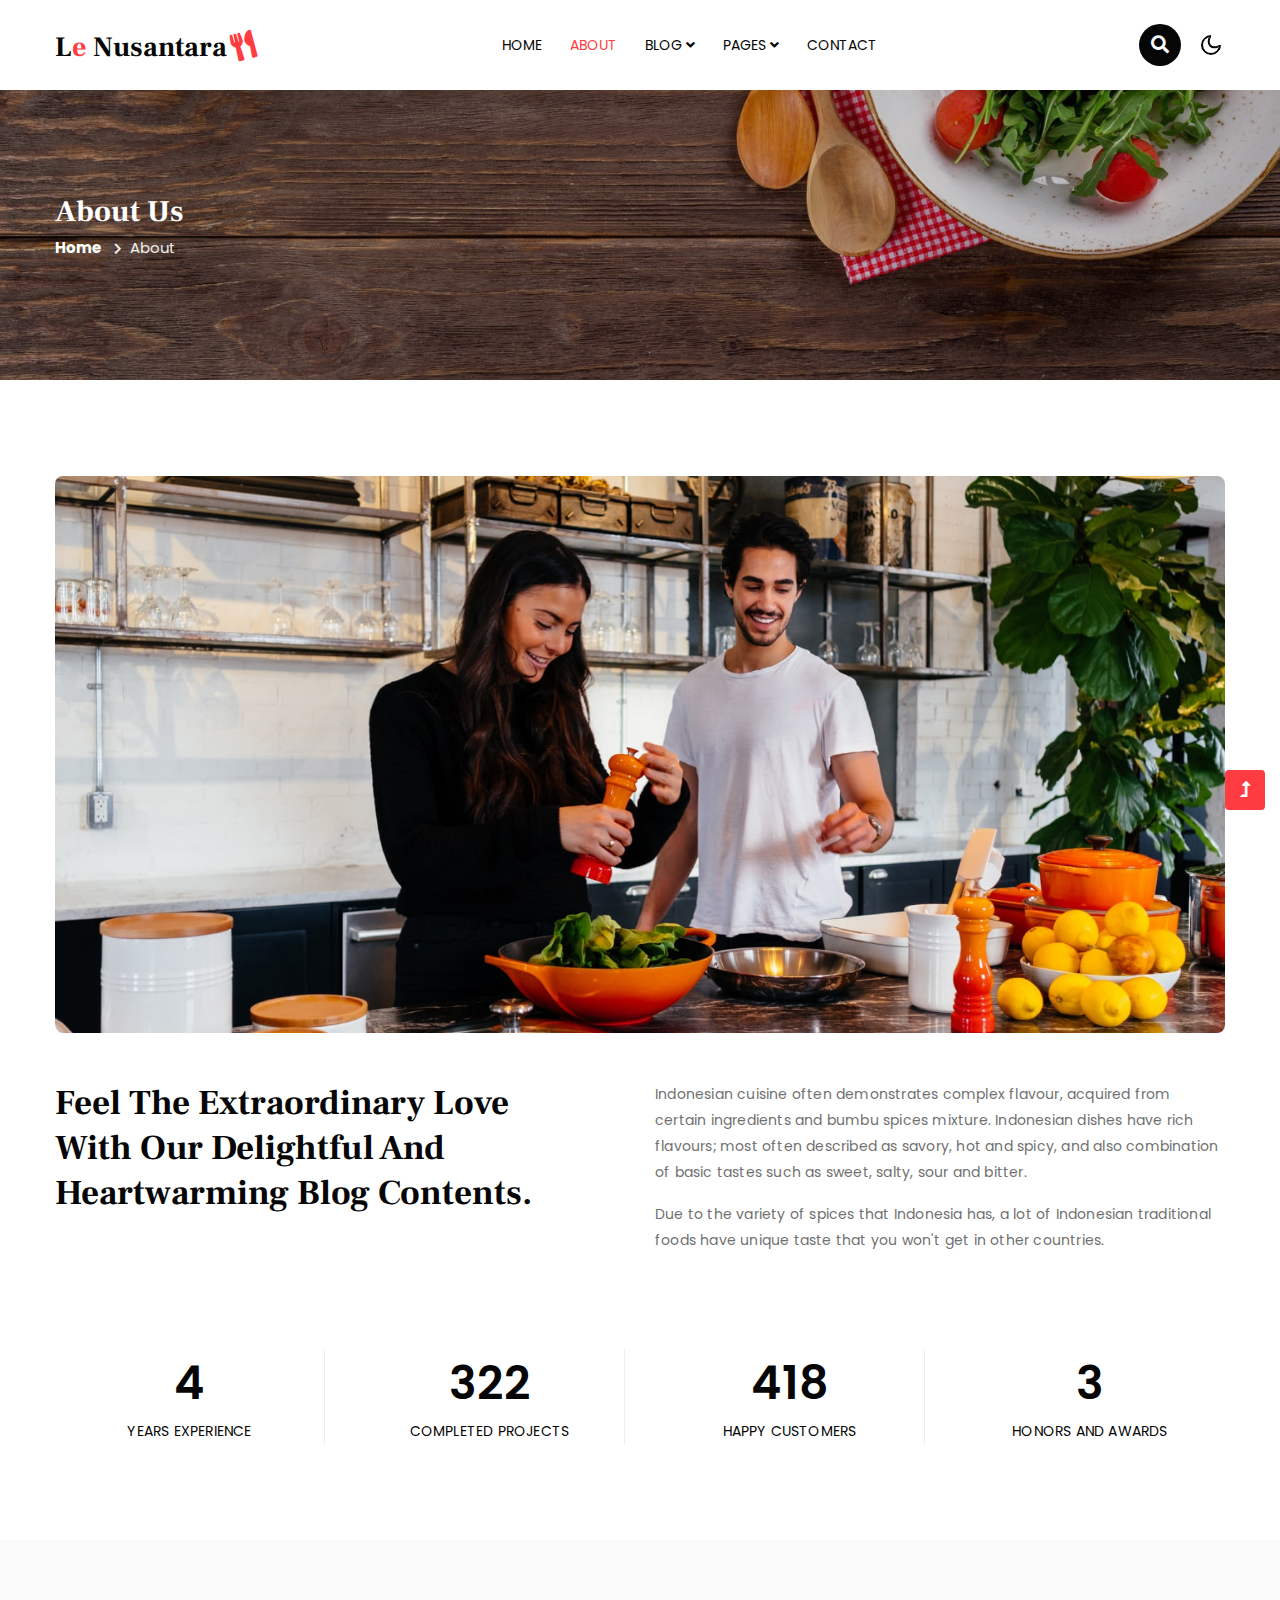
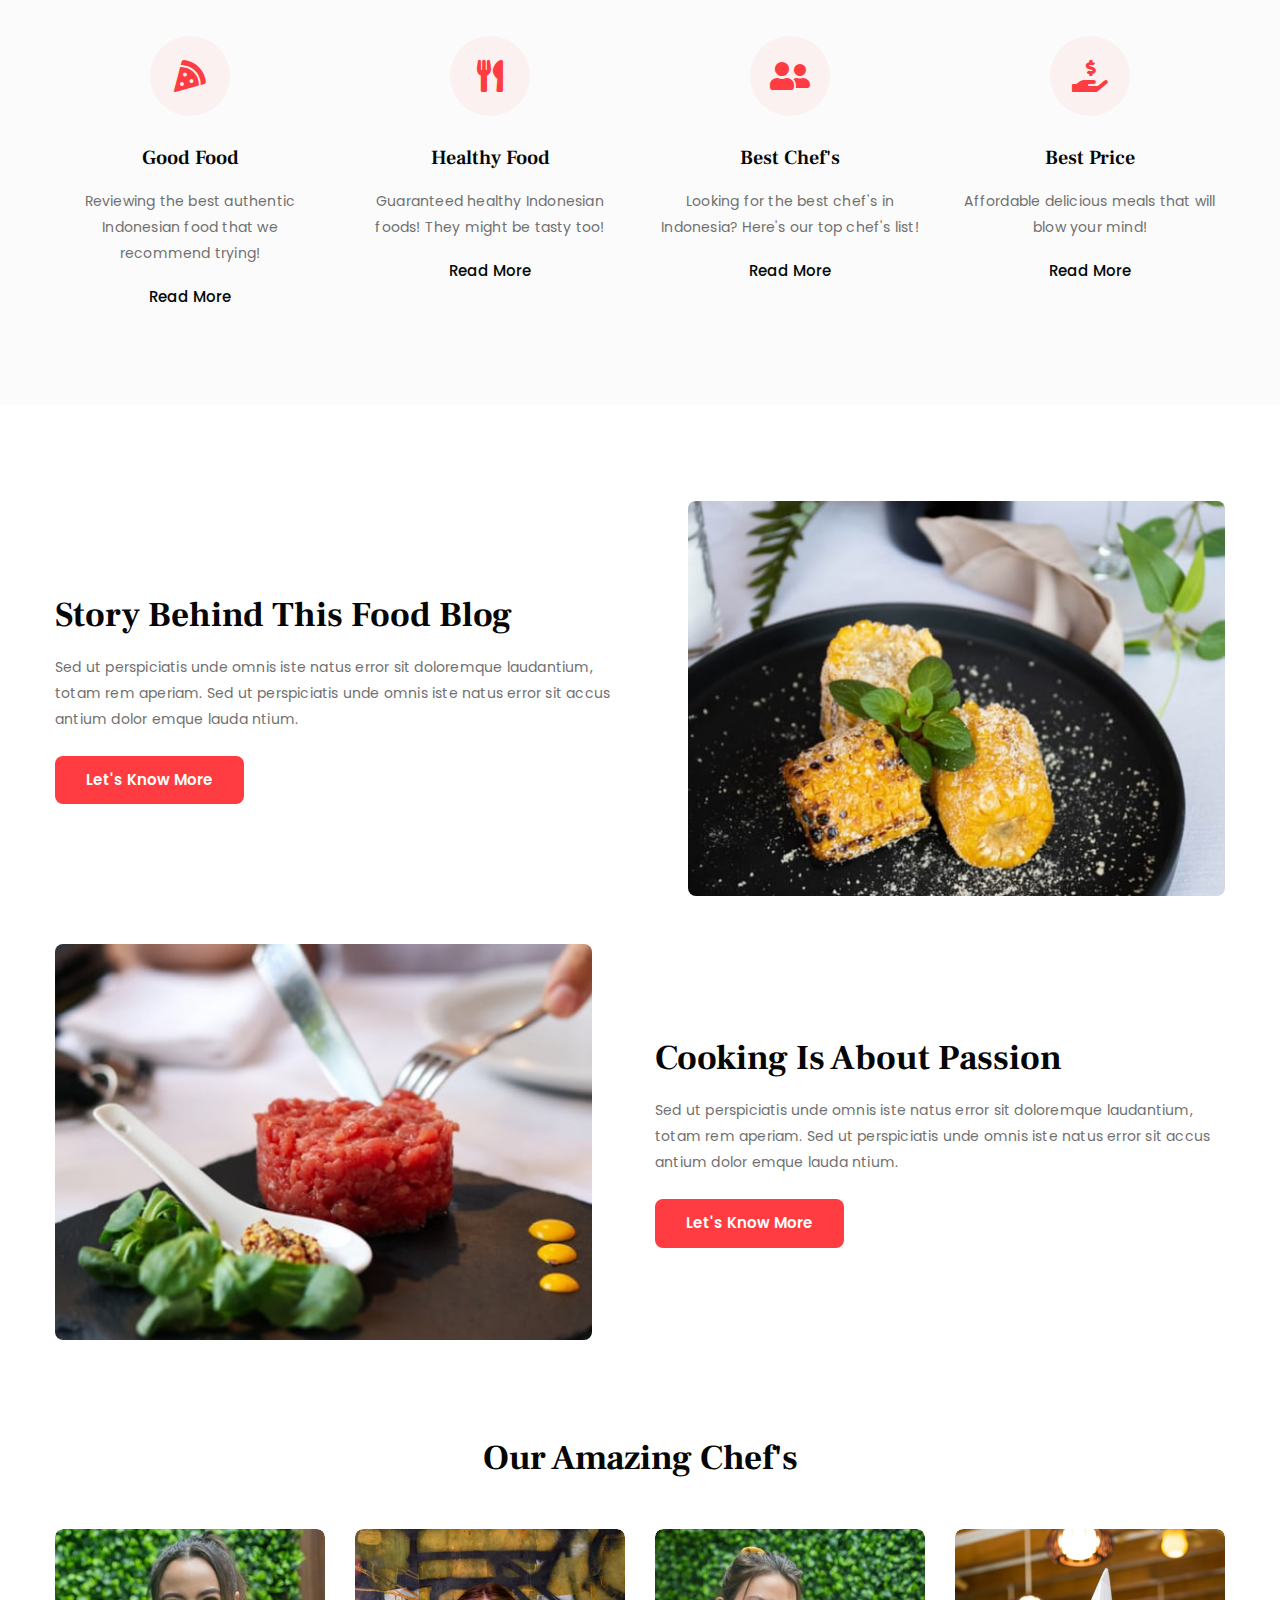
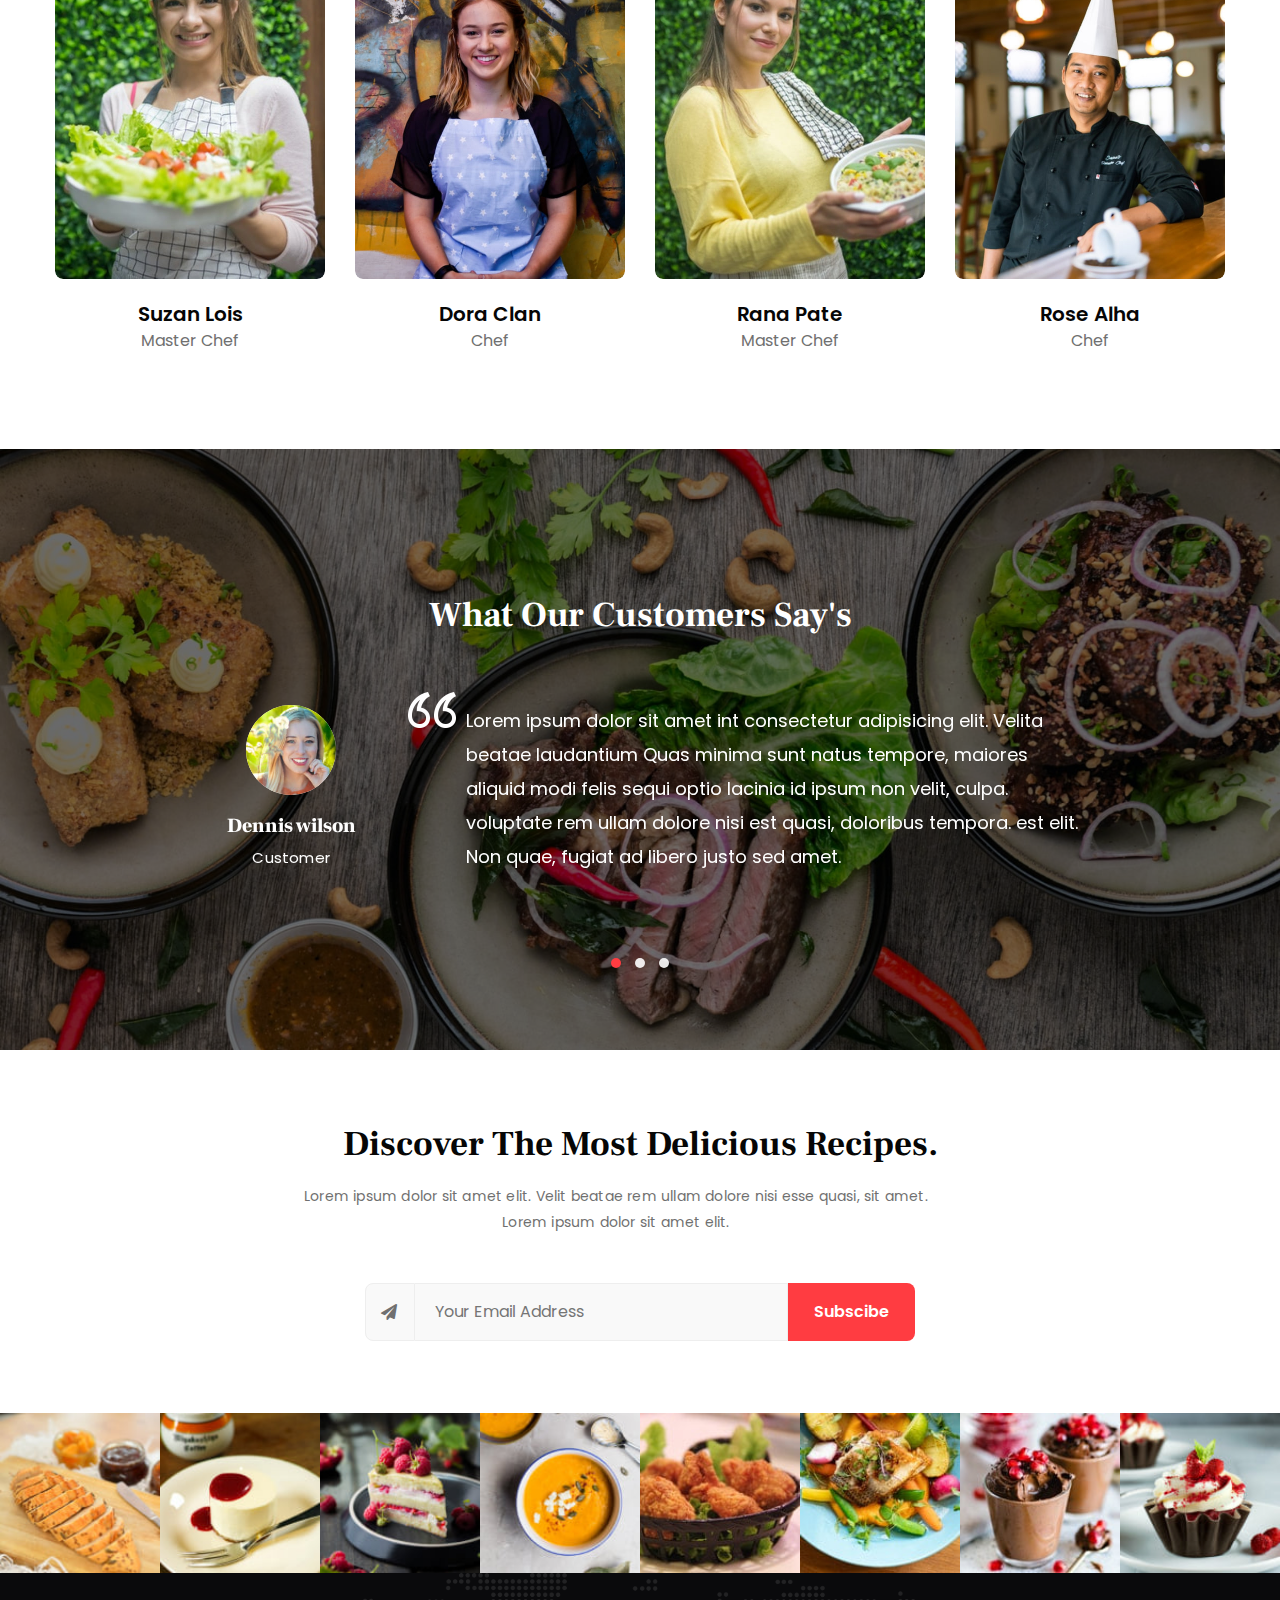
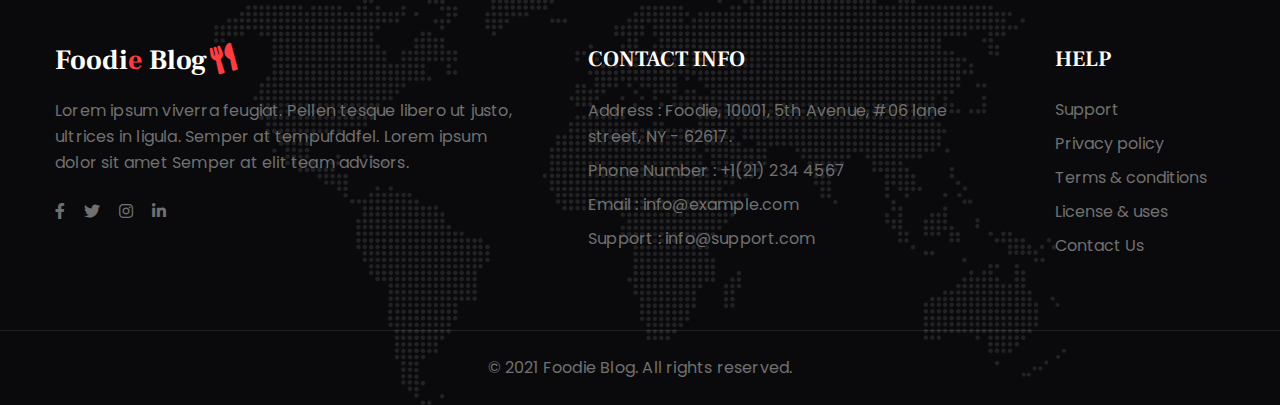
==== about.html @ 6e94f345 "Add files via upload" ====
<!doctype html>
<html lang="en">

<head>
    <!-- Required meta tags -->
    <meta charset="utf-8">
    <meta name="viewport" content="width=device-width, initial-scale=1, shrink-to-fit=no">
    <title>LeNusantara - About us </title>
    <!-- google-fonts -->
    <link href="//fonts.googleapis.com/css2?family=Frank+Ruhl+Libre:wght@300;400;500;700;900&display=swap"
        rel="stylesheet">
    <link
        href="//fonts.googleapis.com/css2?family=Poppins:ital,wght@0,100;0,200;0,300;0,400;0,500;0,600;0,700;0,800;0,900;1,100;1,200;1,300;1,400;1,500;1,600;1,700;1,800;1,900&display=swap"
        rel="stylesheet">
    <!-- //google-fonts -->
    <!-- Template CSS Style link -->
    <link rel="stylesheet" href="assets/css/style-liberty.css">
</head>

<body>
    <!--header-->
    <header id="site-header" class="fixed-top">
        <div class="container">
            <nav class="navbar navbar-expand-lg stroke">
                <h1>
                    <a class="navbar-brand" href="index.html">
                        L<span>e</span> Nusantara<i class="fas fa-utensils"></i>
                    </a>
                </h1>
                <!-- if logo is image enable this   
    <a class="navbar-brand" href="#index.html">
        <img src="image-path" alt="Your logo" title="Your logo" style="height:35px;" />
    </a> -->
                <button class="navbar-toggler  collapsed bg-gradient" type="button" data-toggle="collapse"
                    data-target="#navbarTogglerDemo02" aria-controls="navbarTogglerDemo02" aria-expanded="false"
                    aria-label="Toggle navigation">
                    <span class="navbar-toggler-icon fa icon-expand fa-bars"></span>
                    <span class="navbar-toggler-icon fa icon-close fa-times"></span>
                </button>

                <div class="collapse navbar-collapse" id="navbarTogglerDemo02">
                    <ul class="navbar-nav mx-lg-auto">
                        <li class="nav-item">
                            <a class="nav-link" href="index.html">Home <span class="sr-only">(current)</span></a>
                        </li>
                        <li class="nav-item active">
                            <a class="nav-link" href="about.html">About</a>
                        </li>
                        <li class="nav-item">
                            <a class="nav-link dropdown-toggle d-lg-flex align-items-center" href="#"
                                id="navbarDropdown" role="button" data-toggle="dropdown" aria-haspopup="true"
                                aria-expanded="false">
                                Blog <span class="fas fa-angle-down ml-lg-1"></span>
                            </a>
                            <div class="dropdown-menu dropdown-menu-2" aria-labelledby="navbarDropdown">
                                <a class="dropdown-item" href="blog.html">Grid classic with right sidebar</a>
                                <a class="dropdown-item" href="blog2.html">Grid classic with left sidebar</a>
                                <a class="dropdown-item" href="blog3.html">Standard list with right sidebar</a>
                                <a class="dropdown-item" href="blog4.html">Standard list with left sidebar</a>
                                <a class="dropdown-item" href="blog5.html">Grid classic</a>
                                <a class="dropdown-item" href="blog-single.html">Standard post with right sidebar</a>
                                <a class="dropdown-item" href="blog-single2.html">Standard post with left sidebar</a>
                                <a class="dropdown-item" href="blog-single3.html">Standard post</a>
                            </div>
                        </li>
                        <li class="nav-item">
                            <a class="nav-link dropdown-toggle d-lg-flex align-items-center" href="#"
                                id="navbarDropdown" role="button" data-toggle="dropdown" aria-haspopup="true"
                                aria-expanded="false">
                                Pages <span class="fas fa-angle-down ml-lg-1"></span>
                            </a>
                            <div class="dropdown-menu" aria-labelledby="navbarDropdown">
                                <a class="dropdown-item" href="menu.html">Menu</a>
                                <a class="dropdown-item" href="error.html">404 Page</a>
                                <a class="dropdown-item" href="shortcodes.html">Shortcodes</a>
                            </div>
                        </li>
                        <li class="nav-item">
                            <a class="nav-link" href="contact.html">Contact</a>
                        </li>
                    </ul>
                </div>
                <!-- search button -->
                <div class="search-right ml-lg-3">
                    <div class="search-container">
                        <form action="/search" method="get">
                            <input class="search expandright" id="searchright" type="search" name="q"
                                placeholder="Search">
                            <label class="button searchbutton" for="searchright"><i class="fas fa-search"></i></label>
                        </form>
                    </div>
                </div>
                <!-- //search button -->
                <!-- toggle switch for light and dark theme -->
                <div class="cont-ser-position">
                    <nav class="navigation">
                        <div class="theme-switch-wrapper">
                            <label class="theme-switch" for="checkbox">
                                <input type="checkbox" id="checkbox">
                                <div class="mode-container">
                                    <i class="gg-sun"></i>
                                    <i class="gg-moon"></i>
                                </div>
                            </label>
                        </div>
                    </nav>
                </div>
                <!-- //toggle switch for light and dark theme -->
            </nav>
        </div>
    </header>
    <!--//header-->

    <!-- inner banner -->
    <section class="inner-banner py-5">
        <div class="w3l-breadcrumb py-lg-5">
            <div class="container pt-sm-5 pt-4 pb-sm-4">
                <h4 class="inner-text-title font-weight-bold pt-5">About Us</h4>
                <ul class="breadcrumbs-custom-path">
                    <li><a href="index.html">Home</a></li>
                    <li class="active"><span class="fa fa-chevron-right mx-2" aria-hidden="true"></span>About</li>
                </ul>
            </div>
        </div>
    </section>
    <!-- //inner banner -->

    <!-- about section -->
    <section class="about-section py-5">
        <div class="container py-md-5 py-4">
            <img src="assets/images/about.jpg" alt="" class="img-fluid radius-image">
            <div class="row mt-sm-5 mt-4">
                <div class="col-lg-6 about-left-inner pr-lg-5">
                    <h3 class="title-style">Feel the extraordinary love with our delightful and heartwarming blog contents.
                    </h3>
                </div>
                <div class="col-lg-6 about-right-inner mt-lg-0 mt-4">
                    <p>Indonesian cuisine often demonstrates complex flavour, acquired from certain ingredients and 
                        bumbu spices mixture. Indonesian dishes have rich flavours; most often described as 
                        savory, hot and spicy, and also combination of basic tastes such as sweet, salty, sour and bitter. </p>
                    <p class="mt-3">Due to the variety of spices that Indonesia has, a lot of Indonesian traditional
                                    foods have unique taste that you won't get in other countries.
                    </p>
                </div>
            </div>
        </div>
    </section>
    <!-- //about section -->

    <!-- stats -->
    <section class="w3_stats pb-5" id="stats">
        <div class="container pb-md-5 pb-4">
            <div class="w3-stats">
                <div class="row text-center">
                    <div class="col-lg-3 col-sm-6">
                        <div class="counter">
                            <div class="timer count-title count-number" data-to="36" data-speed="1500"></div>
                            <p class="count-text">Years Experience</p>
                        </div>
                    </div>
                    <div class="col-lg-3 col-sm-6 mt-sm-0 mt-4">
                        <div class="counter">
                            <div class="timer count-title count-number" data-to="2780" data-speed="1500"></div>
                            <p class="count-text">Completed Projects</p>
                        </div>
                    </div>
                    <div class="col-lg-3 col-sm-6 mt-lg-0 mt-4">
                        <div class="counter">
                            <div class="timer count-title count-number" data-to="3600" data-speed="1500"></div>
                            <p class="count-text">Happy Customers</p>
                        </div>
                    </div>
                    <div class="col-lg-3 col-sm-6 mt-lg-0 mt-4">
                        <div class="counter border-right-0">
                            <div class="timer count-title count-number" data-to="26" data-speed="1500"></div>
                            <p class="count-text">Honors and Awards</p>
                        </div>
                    </div>
                </div>
            </div>
        </div>
    </section>
    <!-- //stats -->

    <!-- 3 grids with icon section -->
    <section class="w3l-feature-8">
        <div class="features-main py-5">
            <div class="container py-md-5 py-4">
                <div class="row text-center">
                    <div class="col-lg-3 col-sm-6 feature-body">
                        <div class="feature-icon">
                            <i class="fas fa-pizza-slice"></i>
                        </div>
                        <div class="feature-info">
                            <h3 class="feature-title mb-3"><a href="#featured">Good Food</a></h3>
                            <p>Reviewing the best authentic Indonesian food that we recommend trying!
                            </p>
                            <a href="#featured" class="feature-link">Read More</a>
                        </div>
                    </div>
                    <div class="col-lg-3 col-sm-6 feature-body mt-sm-0 mt-5">
                        <div class="feature-icon">
                            <i class="fas fa-utensils"></i>
                        </div>
                        <div class="feature-info">
                            <h3 class="feature-title mb-3"><a href="#featured">Healthy Food</a></h3>
                            <p>Guaranteed healthy Indonesian foods! They might be tasty too!
                            </p>
                            <a href="#featured" class="feature-link">Read More</a>
                        </div>
                    </div>
                    <div class="col-lg-3 col-sm-6 feature-body mt-lg-0 mt-5">
                        <div class="feature-icon">
                            <i class="fas fa-user-friends"></i>
                        </div>
                        <div class="feature-info">
                            <h3 class="feature-title mb-3"><a href="#featured">Best Chef's</a></h3>
                            <p>Looking for the best chef's in Indonesia? Here's our top chef's list!
                            </p>
                            <a href="#featured" class="feature-link">Read More</a>
                        </div>
                    </div>
                    <div class="col-lg-3 col-sm-6 feature-body mt-lg-0 mt-5">
                        <div class="feature-icon">
                            <i class="fas fa-hand-holding-usd"></i>
                        </div>
                        <div class="feature-info">
                            <h3 class="feature-title mb-3"><a href="#featured">Best Price</a></h3>
                            <p>Affordable delicious meals that will blow your mind!
                            </p>
                            <a href="#featured" class="feature-link">Read More</a>
                        </div>
                    </div>
                </div>
            </div>
        </div>
    </section>
    <!-- //3 grids with icon section -->

    <!-- image with content section -->
    <section class="image-with-content pt-5">
        <div class="container pt-md-5 pt-4">
            <div class="row align-items-center">
                <div class="col-lg-6 content-sec-1">
                    <h3 class="title-style mb-3">Story behind this food blog</h3>
                    <p>Sed ut perspiciatis unde omnis iste natus error sit
                        doloremque laudantium, totam rem aperiam. Sed ut perspiciatis unde omnis iste natus error sit
                        accus antium dolor emque lauda ntium.
                    </p>
                    <a class="btn btn-style mt-4" href="blog-single.html">Let's Know More</a>
                </div>
                <div class="col-lg-6 pl-lg-5 mt-lg-0 mt-sm-5 mt-4">
                    <img src="assets/images/banner-b2.jpg" alt="" class="img-fluid radius-image">
                </div>
            </div>
            <div class="row align-items-center mt-5">
                <div class="col-lg-6 pr-lg-5 mt-lg-0 mt-sm-5 mt-4 order-lg-1 order-2">
                    <img src="assets/images/banner-b1.jpg" alt="" class="img-fluid radius-image">
                </div>
                <div class="col-lg-6 content-sec-1 order-lg-2 order-1">
                    <h3 class="title-style mb-3">Cooking is about passion</h3>
                    <p>Sed ut perspiciatis unde omnis iste natus error sit
                        doloremque laudantium, totam rem aperiam. Sed ut perspiciatis unde omnis iste natus error sit
                        accus antium dolor emque lauda ntium.
                    </p>
                    <a class="btn btn-style mt-4" href="blog-single.html">Let's Know More</a>
                </div>
            </div>
        </div>
    </section>
    <!-- //image with content section -->

    <!-- team section -->
    <section class="w3l-team section py-5" id="team">
        <div class="container py-md-5 py-4">
            <h3 class="title-style text-center mb-lg-5 mb-4">Our Amazing Chef's</h3>
            <div class="row">
                <div class="section_content teamy-team">
                    <div class="col-lg-3 col-6">
                        <div class="teamy teamy_style1 teamy_mask-circle">
                            <div class="teamy_layout">
                                <div class="teamy_preview">
                                    <img src="assets/images/team1.jpg" class="radius-image img-fluid w-100"
                                        alt="The demo photo">
                                </div>
                                <div class="teamy_back">
                                    <div class="teamy_back-inner">
                                        <a href="#facebook" class="social"> <i class="fab fa-facebook-f"></i> </a>
                                        <a href="#twitter" class="social"> <i class="fab fa-twitter"></i> </a>
                                        <a href="#instagram" class="social"> <i class="fab fa-instagram"></i> </a>
                                    </div>
                                </div>
                            </div>
                            <div class="teamy_content">
                                <a href="#url" class="teamy_name">Suzan Lois</a>
                                <span class="teamy_post">Master Chef</span>
                            </div>
                        </div>
                    </div>
                    <div class="col-lg-3 col-6">
                        <div class="teamy teamy_style1 teamy_mask-circle">
                            <div class="teamy_layout">
                                <div class="teamy_preview">
                                    <img src="assets/images/team2.jpg" class="radius-image img-fluid w-100"
                                        alt="The demo photo">
                                </div>
                                <div class="teamy_back">
                                    <div class="teamy_back-inner">
                                        <a href="#facebook" class="social"> <i class="fab fa-facebook-f"></i> </a>
                                        <a href="#twitter" class="social"> <i class="fab fa-twitter"></i> </a>
                                        <a href="#instagram" class="social"> <i class="fab fa-instagram"></i> </a>
                                    </div>
                                </div>
                            </div>
                            <div class="teamy_content">
                                <a href="#url" class="teamy_name">Dora Clan</a>
                                <span class="teamy_post">Chef</span>
                            </div>
                        </div>
                    </div>
                    <div class="col-lg-3 col-6 mt-lg-0 mt-5">
                        <div class="teamy teamy_style1 teamy_mask-circle">
                            <div class="teamy_layout">
                                <div class="teamy_preview">
                                    <img src="assets/images/team3.jpg" class="radius-image img-fluid w-100"
                                        alt="The demo photo">
                                </div>
                                <div class="teamy_back">
                                    <div class="teamy_back-inner">
                                        <a href="#facebook" class="social"> <i class="fab fa-facebook-f"></i> </a>
                                        <a href="#twitter" class="social"> <i class="fab fa-twitter"></i> </a>
                                        <a href="#instagram" class="social"> <i class="fab fa-instagram"></i> </a>
                                    </div>
                                </div>
                            </div>
                            <div class="teamy_content">
                                <a href="#url" class="teamy_name">Rana Pate</a>
                                <span class="teamy_post">Master Chef</span>
                            </div>
                        </div>
                    </div>
                    <div class="col-lg-3 col-6 mt-lg-0 mt-5">
                        <div class="teamy teamy_style1 teamy_mask-circle">
                            <div class="teamy_layout">
                                <div class="teamy_preview">
                                    <img src="assets/images/team4.jpg" class="radius-image img-fluid w-100"
                                        alt="The demo photo">
                                </div>
                                <div class="teamy_back">
                                    <div class="teamy_back-inner">
                                        <a href="#facebook" class="social"> <i class="fab fa-facebook-f"></i> </a>
                                        <a href="#twitter" class="social"> <i class="fab fa-twitter"></i> </a>
                                        <a href="#instagram" class="social"> <i class="fab fa-instagram"></i> </a>
                                    </div>
                                </div>
                            </div>
                            <div class="teamy_content">
                                <a href="#url" class="teamy_name">Rose Alha</a>
                                <span class="teamy_post">Chef</span>
                            </div>
                        </div>
                    </div>
                </div>
            </div>
        </div>
    </section>
    <!-- //team section -->

    <!-- testimonials -->
    <section class="w3l-clients-1 py-5" id="testimonials">
        <div class="cusrtomer-layout py-lg-5">
            <div class="container py-md-5 py-4">
                <div class="text-center mb-lg-5 mb-4">
                    <h3 class="title-style text-white">
                        What our Customers say's
                    </h3>
                </div>
                <div class="testimonial-row">
                    <div id="owl-demo2" class="owl-two owl-carousel owl-theme mb-md-3 mb-sm-5 mb-4">
                        <div class="item">
                            <div class="testimonial-content">
                                <div class="row testimonial align-items-center">
                                    <div class="col-md-3 testi-des">
                                        <a href="#url" class="testi-img">
                                            <img src="assets/images/testi1.jpg" alt="" class="radius-image img-fluid">
                                        </a>
                                        <div class="peopl align-self">
                                            <h3>Dennis wilson</h3>
                                            <p class="identity">Customer </p>
                                        </div>
                                    </div>
                                    <div class="col-md-9 pl-lg-5 mt-md-0 mt-4 text-left testi-cont">
                                        <blockquote>
                                            <q>Lorem ipsum dolor sit amet int consectetur adipisicing elit. Velita
                                                beatae
                                                laudantium Quas minima sunt natus tempore, maiores aliquid modi felis
                                                sequi optio lacinia id ipsum non velit, culpa.
                                                voluptate rem ullam dolore nisi est quasi, doloribus tempora.
                                                est elit. Non quae, fugiat ad libero justo sed amet.</q>
                                        </blockquote>
                                    </div>
                                </div>
                            </div>
                        </div>
                        <div class="item">
                            <div class="testimonial-content">
                                <div class="row testimonial align-items-center">
                                    <div class="col-md-3 testi-des">
                                        <a href="#url" class="testi-img">
                                            <img src="assets/images/testi2.jpg" alt="" class="radius-image img-fluid">
                                        </a>
                                        <div class="peopl align-self">
                                            <h3>Dennis wilson</h3>
                                            <p class="identity">Customer </p>
                                        </div>
                                    </div>
                                    <div class="col-md-9 pl-lg-5 mt-md-0 mt-4 text-left testi-cont">
                                        <blockquote>
                                            <q>Lorem ipsum dolor sit amet int consectetur adipisicing elit. Velita
                                                beatae
                                                laudantium Quas minima sunt natus tempore, maiores aliquid modi felis
                                                sequi optio lacinia id ipsum non velit, culpa.
                                                voluptate rem ullam dolore nisi est quasi, doloribus tempora.
                                                est elit. Non quae, fugiat ad libero justo sed amet.</q>
                                        </blockquote>
                                    </div>
                                </div>
                            </div>
                        </div>
                        <div class="item">
                            <div class="testimonial-content">
                                <div class="row testimonial align-items-center">
                                    <div class="col-md-3 testi-des">
                                        <a href="#url" class="testi-img">
                                            <img src="assets/images/testi3.jpg" alt="" class="radius-image img-fluid">
                                        </a>
                                        <div class="peopl align-self">
                                            <h3>Dennis wilson</h3>
                                            <p class="identity">Customer </p>
                                        </div>
                                    </div>
                                    <div class="col-md-9 pl-lg-5 mt-md-0 mt-4 text-left testi-cont">
                                        <blockquote>
                                            <q>Lorem ipsum dolor sit amet int consectetur adipisicing elit. Velita
                                                beatae
                                                laudantium Quas minima sunt natus tempore, maiores aliquid modi felis
                                                sequi optio lacinia id ipsum non velit, culpa.
                                                voluptate rem ullam dolore nisi est quasi, doloribus tempora.
                                                est elit. Non quae, fugiat ad libero justo sed amet.</q>
                                        </blockquote>
                                    </div>
                                </div>
                            </div>
                        </div>
                    </div>
                </div>
            </div>
        </div>
    </section>
    <!-- //testimonials -->

    <!-- subscribe section -->
    <section class="w3l-project py-5" id="subscribe">
        <div class="container py-4">
            <div class="bottom-info">
                <div class="header-section text-center">
                    <h3 class="title-style">Discover the most delicious recipes.</h3>
                    <p class="mt-3 pr-lg-5">Lorem ipsum dolor sit amet elit. Velit beatae
                        rem ullam dolore nisi esse quasi, sit amet. Lorem ipsum dolor sit
                        amet elit.</p>
                </div>
                <form action="#" class="subscribe mt-5" method="post">
                    <div class="input-group-text"><i class="fas fa-paper-plane"></i></div>
                    <input type="email" name="email" placeholder="Your Email Address" required="">
                    <button class="btn btn-style">Subscibe</button>
                </form>
            </div>
        </div>
    </section>
    <!-- //subscribe section -->

    <!-- instagram-feeds -->
    <div class="projects" id="special">
        <div class="projects-grids">
            <div class="istagram-feeds">
                <div class="projects-w3l-grid-info">
                    <a href="blog-single.html"><img src="assets/images/blog-s1.jpg" class="img-fluid" alt="" />
                        <div class="content-overlay"></div>
                        <div class="content-details fadeIn-top">
                            <span class="fab fa-instagram"></span>
                        </div>
                    </a>
                </div>
                <div class="projects-w3l-grid-info">
                    <a href="blog-single.html"><img src="assets/images/blog-s2.jpg" class="img-fluid" alt="" />
                        <div class="content-overlay"></div>
                        <div class="content-details fadeIn-top">
                            <span class="fab fa-instagram"></span>
                        </div>
                    </a>
                </div>
                <div class="projects-w3l-grid-info">
                    <a href="blog-single.html"><img src="assets/images/blog-s3.jpg" class="img-fluid" alt="" />
                        <div class="content-overlay"></div>
                        <div class="content-details fadeIn-top">
                            <span class="fab fa-instagram"></span>
                        </div>
                    </a>
                </div>
                <div class="projects-w3l-grid-info">
                    <a href="blog-single.html"><img src="assets/images/blog-s4.jpg" class="img-fluid" alt="" />
                        <div class="content-overlay"></div>
                        <div class="content-details fadeIn-top">
                            <span class="fab fa-instagram"></span>
                        </div>
                    </a>
                </div>
                <div class="projects-w3l-grid-info">
                    <a href="blog-single.html"><img src="assets/images/blog-s5.jpg" class="img-fluid" alt="" />
                        <div class="content-overlay"></div>
                        <div class="content-details fadeIn-top">
                            <span class="fab fa-instagram"></span>
                        </div>
                    </a>
                </div>
                <div class="projects-w3l-grid-info">
                    <a href="blog-single.html"><img src="assets/images/blog-s6.jpg" class="img-fluid" alt="" />
                        <div class="content-overlay"></div>
                        <div class="content-details fadeIn-top">
                            <span class="fab fa-instagram"></span>
                        </div>
                    </a>
                </div>
                <div class="projects-w3l-grid-info">
                    <a href="blog-single.html"><img src="assets/images/blog-s8.jpg" class="img-fluid" alt="" />
                        <div class="content-overlay"></div>
                        <div class="content-details fadeIn-top">
                            <span class="fab fa-instagram"></span>
                        </div>
                    </a>
                </div>
                <div class="projects-w3l-grid-info">
                    <a href="blog-single.html"><img src="assets/images/blog-s7.jpg" class="img-fluid" alt="" />
                        <div class="content-overlay"></div>
                        <div class="content-details fadeIn-top">
                            <span class="fab fa-instagram"></span>
                        </div>
                    </a>
                </div>
            </div>
        </div>
    </div>
    <!-- //instagram-feeds -->

    <!-- footer -->
    <footer class="w3l-footer-29-main">
        <div class="footer-29 py-5">
            <div class="container py-sm-4">
                <div class="row footer-top-29">
                    <div class="col-lg-5 col-md-6 footer-list-29 footer-1">
                        <h2 class="mb-4">
                            <a class="footer-logo" href="index.html">
                                Foodi<span>e</span> Blog<i class="fas fa-utensils"></i>
                            </a>
                        </h2>
                        <p>Lorem ipsum viverra feugiat. Pellen tesque libero ut justo, ultrices in ligula. Semper at
                            tempufddfel. Lorem ipsum dolor sit amet Semper at elit team advisors.</p>
                        <div class="main-social-footer-29 mt-md-4 mt-3">
                            <a href="#facebook" class="facebook"><i class="fab fa-facebook-f"></i></a>
                            <a href="#twitter" class="twitter"><i class="fab fa-twitter"></i></a>
                            <a href="#instagram" class="instagram"><i class="fab fa-instagram"></i></a>
                            <a href="#linkedin" class="linkedin"><i class="fab fa-linkedin-in"></i></a>
                        </div>
                    </div>

                    <div class="col-xl-5 col-lg-4 col-md-6 footer-list-29 footer-1 px-xl-5 mt-md-0 mt-5">
                        <h6 class="footer-title-29">Contact Info </h6>
                        <p class="mb-2">Address : Foodie, 10001, 5th Avenue, #06 lane street, NY - 62617.
                        </p>
                        <p class="mb-2">Phone Number : <a href="tel:+1(21) 234 4567">+1(21) 234 4567</a></p>
                        <p class="mb-2">Email : <a href="mailto:info@example.com">info@example.com</a></p>
                        <p>Support : <a href="mailto:info@support.com">info@support.com</a></p>
                    </div>

                    <div class="col-xl-2 col-lg-3 col-md-6 col-sm-5 col-6 footer-list-29 footer-2 mt-lg-0 mt-5">
                        <ul>
                            <h6 class="footer-title-29">Help</h6>
                            <li><a href="#support">Support</a></li>
                            <li><a href="#privacy">Privacy policy</a></li>
                            <li><a href="#terms">Terms & conditions</a></li>
                            <li><a href="#license">License & uses</a></li>
                            <li><a href="contact.html">Contact Us</a></li>
                        </ul>
                    </div>
                </div>
            </div>
        </div>
        <!-- copyright -->
        <section class="w3l-copyright text-center">
            <div class="container">
                <p class="copy-footer-29">© 2021 Foodie Blog. All rights reserved.</p>
            </div>
        </section>
        <!-- //copyright -->
    </footer>
    <!-- //footer -->

    <!-- Js scripts -->
    <!-- move top -->
    <button onclick="topFunction()" id="movetop" title="Go to top">
        <span class="fas fa-level-up-alt" aria-hidden="true"></span>
    </button>
    <script>
        // When the user scrolls down 20px from the top of the document, show the button
        window.onscroll = function () {
            scrollFunction()
        };

        function scrollFunction() {
            if (document.body.scrollTop > 20 || document.documentElement.scrollTop > 20) {
                document.getElementById("movetop").style.display = "block";
            } else {
                document.getElementById("movetop").style.display = "none";
            }
        }

        // When the user clicks on the button, scroll to the top of the document
        function topFunction() {
            document.body.scrollTop = 0;
            document.documentElement.scrollTop = 0;
        }
    </script>
    <!-- //move top -->

    <!-- common jquery plugin -->
    <script src="assets/js/jquery-3.3.1.min.js"></script>
    <!-- //common jquery plugin -->

    <!-- counter for stats -->
    <script src="assets/js/counter.js"></script>
    <!-- //counter for stats -->

    <!-- owl carousel -->
    <script src="assets/js/owl.carousel.js"></script>
    <!-- script for tesimonials carousel slider -->
    <script>
        $(document).ready(function () {
            $("#owl-demo2").owlCarousel({
                loop: true,
                nav: false,
                margin: 50,
                autoplay: true,
                autoplayTimeout: 5000,
                autoplaySpeed: 1000,
                responsiveClass: true,
                responsive: {
                    0: {
                        items: 1,
                        nav: false
                    },
                    1000: {
                        items: 1,
                        nav: false
                    }
                }
            })
        })
    </script>
    <!-- //script for tesimonials carousel slider -->

    <!-- theme switch js (light and dark)-->
    <script src="assets/js/theme-change.js"></script>
    <!-- //theme switch js (light and dark)-->

    <!-- MENU-JS -->
    <script>
        $(window).on("scroll", function () {
            var scroll = $(window).scrollTop();

            if (scroll >= 80) {
                $("#site-header").addClass("nav-fixed");
            } else {
                $("#site-header").removeClass("nav-fixed");
            }
        });

        //Main navigation Active Class Add Remove
        $(".navbar-toggler").on("click", function () {
            $("header").toggleClass("active");
        });
        $(document).on("ready", function () {
            if ($(window).width() > 991) {
                $("header").removeClass("active");
            }
            $(window).on("resize", function () {
                if ($(window).width() > 991) {
                    $("header").removeClass("active");
                }
            });
        });
    </script>
    <!-- //MENU-JS -->

    <!-- disable body scroll which navbar is in active -->
    <script>
        $(function () {
            $('.navbar-toggler').click(function () {
                $('body').toggleClass('noscroll');
            })
        });
    </script>
    <!-- //disable body scroll which navbar is in active -->

    <!-- bootstrap -->
    <script src="assets/js/bootstrap.min.js"></script>
    <!-- //bootstrap -->
    <!-- //Js scripts -->
</body>

</html>
---- assets/css/style-liberty.css ----
@charset "UTF-8";


:root {
  --blue: #007bff;
  --indigo: #6610f2;
  --purple: #6f42c1;
  --pink: #e83e8c;
  --red: #dc3545;
  --orange: #fd7e14;
  --yellow: #ffc107;
  --green: #28a745;
  --teal: #20c997;
  --cyan: #17a2b8;
  --white: #fff;
  --gray: #6c757d;
  --gray-dark: #343a40;
  --primary: #f34235;
  --secondary: #131514;
  --success: #28a745;
  --info: #17a2b8;
  --warning: #ffc107;
  --danger: #dc3545;
  --light: #f8f9fa;
  --dark: #343a40;
  --breakpoint-xs: 0;
  --breakpoint-sm: 576px;
  --breakpoint-md: 768px;
  --breakpoint-lg: 992px;
  --breakpoint-xl: 1200px;
  --font-family-sans-serif: -apple-system, BlinkMacSystemFont, "Segoe UI", Roboto, "Helvetica Neue", Arial, "Noto Sans", sans-serif, "Apple Color Emoji", "Segoe UI Emoji", "Segoe UI Symbol", "Noto Color Emoji";
  --font-family-monospace: SFMono-Regular, Menlo, Monaco, Consolas, "Liberation Mono", "Courier New", monospace;
}

*,
*::before,
*::after {
  box-sizing: border-box;
}

html {
  font-family: sans-serif;
  line-height: 1.15;
  -webkit-text-size-adjust: 100%;
  -webkit-tap-highlight-color: rgba(0, 0, 0, 0);
}

article,
aside,
figcaption,
figure,
footer,
header,
hgroup,
main,
nav,
section {
  display: block;
}

body {
  margin: 0;
  font-family: -apple-system, BlinkMacSystemFont, "Segoe UI", Roboto, "Helvetica Neue", Arial, "Noto Sans", sans-serif, "Apple Color Emoji", "Segoe UI Emoji", "Segoe UI Symbol", "Noto Color Emoji";
  font-size: 1rem;
  font-weight: 400;
  line-height: 1.5;
  color: #212529;
  text-align: left;
  background-color: #fff;
}

[tabindex="-1"]:focus:not(:focus-visible) {
  outline: 0 !important;
}

hr {
  box-sizing: content-box;
  height: 0;
  overflow: visible;
}

h1,
h2,
h3,
h4,
h5,
h6 {
  margin-top: 0;
  margin-bottom: 0.5rem;
}

p {
  margin-top: 0;
  margin-bottom: 1rem;
}

abbr[title],
abbr[data-original-title] {
  text-decoration: underline;
  -webkit-text-decoration: underline dotted;
  text-decoration: underline dotted;
  cursor: help;
  border-bottom: 0;
  -webkit-text-decoration-skip-ink: none;
  text-decoration-skip-ink: none;
}

address {
  margin-bottom: 1rem;
  font-style: normal;
  line-height: inherit;
}

ol,
ul,
dl {
  margin-top: 0;
  margin-bottom: 1rem;
}

ol ol,
ul ul,
ol ul,
ul ol {
  margin-bottom: 0;
}

dt {
  font-weight: 600;
}

dd {
  margin-bottom: .5rem;
  margin-left: 0;
}

blockquote {
  margin: 0 0 1rem;
}

b,
strong {
  font-weight: bolder;
}

small {
  font-size: 80%;
}

sub,
sup {
  position: relative;
  font-size: 75%;
  line-height: 0;
  vertical-align: baseline;
}

sub {
  bottom: -.25em;
}

sup {
  top: -.5em;
}

a {
  color: var(--font-color);
  text-decoration: none;
  background-color: transparent;
}

a:hover {
  color: var(--primary-color);
  text-decoration: underline;
}

a,
a:hover,
button,
button:hover {
  text-decoration: none;
  transition: .5s all;
  -moz-transition: .5s all;
}

a:not([href]) {
  color: inherit;
  text-decoration: none;
}

a:not([href]):hover {
  color: inherit;
  text-decoration: none;
}

pre,
code,
kbd,
samp {
  font-family: SFMono-Regular, Menlo, Monaco, Consolas, "Liberation Mono", "Courier New", monospace;
  font-size: 1em;
}

pre {
  margin-top: 0;
  margin-bottom: 1rem;
  overflow: auto;
}

figure {
  margin: 0 0 1rem;
}

img {
  vertical-align: middle;
  border-style: none;
}

svg {
  overflow: hidden;
  vertical-align: middle;
}

table {
  border-collapse: collapse;
}

caption {
  padding-top: 0.75rem;
  padding-bottom: 0.75rem;
  color: #6c757d;
  text-align: left;
  caption-side: bottom;
}

th {
  text-align: inherit;
}

label {
  display: inline-block;
  margin-bottom: 0.5rem;
}

button {
  border-radius: 0;
}

button:focus {
  outline: 1px dotted;
  outline: 5px auto -webkit-focus-ring-color;
}

input,
button,
select,
optgroup,
textarea {
  margin: 0;
  font-family: inherit;
  font-size: inherit;
  line-height: inherit;
}

button,
input {
  overflow: visible;
}

button,
select {
  text-transform: none;
}

select {
  word-wrap: normal;
}

button,
[type="button"],
[type="reset"],
[type="submit"] {
  -webkit-appearance: button;
}

button:not(:disabled),
[type="button"]:not(:disabled),
[type="reset"]:not(:disabled),
[type="submit"]:not(:disabled) {
  cursor: pointer;
}

button::-moz-focus-inner,
[type="button"]::-moz-focus-inner,
[type="reset"]::-moz-focus-inner,
[type="submit"]::-moz-focus-inner {
  padding: 0;
  border-style: none;
}

input[type="radio"],
input[type="checkbox"] {
  box-sizing: border-box;
  padding: 0;
}

input[type="date"],
input[type="time"],
input[type="datetime-local"],
input[type="month"] {
  -webkit-appearance: listbox;
}

textarea {
  overflow: auto;
  resize: vertical;
}

fieldset {
  min-width: 0;
  padding: 0;
  margin: 0;
  border: 0;
}

legend {
  display: block;
  width: 100%;
  max-width: 100%;
  padding: 0;
  margin-bottom: .5rem;
  font-size: 1.5rem;
  line-height: inherit;
  color: inherit;
  white-space: normal;
}

@media (max-width: 1200px) {
  legend {
    font-size: calc(1.275rem + 0.3vw);
  }
}

progress {
  vertical-align: baseline;
}

[type="number"]::-webkit-inner-spin-button,
[type="number"]::-webkit-outer-spin-button {
  height: auto;
}

[type="search"] {
  outline-offset: -2px;
  -webkit-appearance: none;
}

[type="search"]::-webkit-search-decoration {
  -webkit-appearance: none;
}

::-webkit-file-upload-button {
  font: inherit;
  -webkit-appearance: button;
}

output {
  display: inline-block;
}

summary {
  display: list-item;
  cursor: pointer;
}

template {
  display: none;
}

[hidden] {
  display: none !important;
}

h1,
h2,
h3,
h4,
h5,
h6,
.h1,
.h2,
.h3,
.h4,
.h5,
.h6 {
  margin-bottom: 0.5rem;
  font-weight: 400;
  line-height: 28px;
}

h1,
.h1 {
  font-size: 2.5rem;
}

@media (max-width: 1200px) {

  h1,
  .h1 {
    font-size: calc(1.375rem + 1.5vw);
  }
}

h2,
.h2 {
  font-size: 2rem;
}

@media (max-width: 1200px) {

  h2,
  .h2 {
    font-size: calc(1.325rem + 0.9vw);
  }
}

h3,
.h3 {
  font-size: 1.75rem;
}

@media (max-width: 1200px) {

  h3,
  .h3 {
    font-size: calc(1.3rem + 0.6vw);
  }
}

h4,
.h4 {
  font-size: 1.5rem;
}

@media (max-width: 1200px) {

  h4,
  .h4 {
    font-size: calc(1.275rem + 0.3vw);
  }
}

h5,
.h5 {
  font-size: 1.25rem;
}

h6,
.h6 {
  font-size: 1rem;
}

.lead {
  font-size: 1.25rem;
  font-weight: 300;
}

.display-1 {
  font-size: 6rem;
  font-weight: 300;
  line-height: 1.2;
}

@media (max-width: 1200px) {
  .display-1 {
    font-size: calc(1.725rem + 5.7vw);
  }
}

.display-2 {
  font-size: 5.5rem;
  font-weight: 300;
  line-height: 1.2;
}

@media (max-width: 1200px) {
  .display-2 {
    font-size: calc(1.675rem + 5.1vw);
  }
}

.display-3 {
  font-size: 4.5rem;
  font-weight: 300;
  line-height: 1.2;
}

@media (max-width: 1200px) {
  .display-3 {
    font-size: calc(1.575rem + 3.9vw);
  }
}

.display-4 {
  font-size: 3.5rem;
  font-weight: 300;
  line-height: 1.2;
}

@media (max-width: 1200px) {
  .display-4 {
    font-size: calc(1.475rem + 2.7vw);
  }
}

hr {
  margin-top: 1rem;
  margin-bottom: 1rem;
  border: 0;
  border-top: 1px solid rgba(0, 0, 0, 0.1);
}

small,
.small {
  font-size: 80%;
  font-weight: 400;
}

mark,
.mark {
  padding: 0.2em;
  background-color: #fcf8e3;
}

.list-unstyled {
  padding-left: 0;
  list-style: none;
}

.list-inline {
  padding-left: 0;
  list-style: none;
}

.list-inline-item {
  display: inline-block;
}

.list-inline-item:not(:last-child) {
  margin-right: 0.5rem;
}

.initialism {
  font-size: 90%;
  text-transform: uppercase;
}

.blockquote {
  margin-bottom: 1rem;
  font-size: 1.25rem;
}

.blockquote-footer {
  display: block;
  font-size: 80%;
  color: #6c757d;
}

.blockquote-footer::before {
  content: "\2014\00A0";
}

.img-fluid {
  max-width: 100%;
  height: auto;
  width: 100%;
  display: block;
}

.img-thumbnail {
  padding: 0.25rem;
  background-color: #fff;
  border: 1px solid #dee2e6;
  border-radius: 0.25rem;
  max-width: 100%;
  height: auto;
}

.figure {
  display: inline-block;
}

.figure-img {
  margin-bottom: 0.5rem;
  line-height: 1;
}

.figure-caption {
  font-size: 90%;
  color: #6c757d;
}

code {
  font-size: 87.5%;
  color: #e83e8c;
  word-wrap: break-word;
}

a>code {
  color: inherit;
}

kbd {
  padding: 0.2rem 0.4rem;
  font-size: 87.5%;
  color: #fff;
  background-color: #212529;
  border-radius: 0.2rem;
}

kbd kbd {
  padding: 0;
  font-size: 100%;
  font-weight: 600;
}

pre {
  display: block;
  font-size: 87.5%;
  color: #212529;
}

pre code {
  font-size: inherit;
  color: inherit;
  word-break: normal;
}

.pre-scrollable {
  max-height: 340px;
  overflow-y: scroll;
}

.container {
  width: 100%;
  padding-right: 15px;
  padding-left: 15px;
  margin-right: auto;
  margin-left: auto;
}

@media (min-width: 576px) {
  .container {
    max-width: 540px;
  }
}

@media (min-width: 768px) {
  .container {
    max-width: 720px;
  }
}

@media (min-width: 992px) {
  .container {
    max-width: 960px;
  }
}

@media (min-width: 1200px) {
  .container {
    max-width: 1140px;
  }
}

.container-fluid,
.container-sm,
.container-md,
.container-lg,
.container-xl {
  width: 100%;
  padding-right: 15px;
  padding-left: 15px;
  margin-right: auto;
  margin-left: auto;
}

@media (min-width: 576px) {

  .container,
  .container-sm {
    max-width: 540px;
  }
}

@media (min-width: 768px) {

  .container,
  .container-sm,
  .container-md {
    max-width: 720px;
  }
}

@media (min-width: 992px) {

  .container,
  .container-sm,
  .container-md,
  .container-lg {
    max-width: 960px;
  }
}

@media (min-width: 1200px) {

  .container,
  .container-sm,
  .container-md,
  .container-lg,
  .container-xl {
    max-width: 1140px;
  }
}

.row {
  display: flex;
  flex-wrap: wrap;
  margin-right: -15px;
  margin-left: -15px;
}

.no-gutters {
  margin-right: 0;
  margin-left: 0;
}

.no-gutters>.col,
.no-gutters>[class*="col-"] {
  padding-right: 0;
  padding-left: 0;
}

.col-1,
.col-2,
.col-3,
.col-4,
.col-5,
.col-6,
.col-7,
.col-8,
.col-9,
.col-10,
.col-11,
.col-12,
.col,
.col-auto,
.col-sm-1,
.col-sm-2,
.col-sm-3,
.col-sm-4,
.col-sm-5,
.col-sm-6,
.col-sm-7,
.col-sm-8,
.col-sm-9,
.col-sm-10,
.col-sm-11,
.col-sm-12,
.col-sm,
.col-sm-auto,
.col-md-1,
.col-md-2,
.col-md-3,
.col-md-4,
.col-md-5,
.col-md-6,
.col-md-7,
.col-md-8,
.col-md-9,
.col-md-10,
.col-md-11,
.col-md-12,
.col-md,
.col-md-auto,
.col-lg-1,
.col-lg-2,
.col-lg-3,
.col-lg-4,
.col-lg-5,
.col-lg-6,
.col-lg-7,
.col-lg-8,
.col-lg-9,
.col-lg-10,
.col-lg-11,
.col-lg-12,
.col-lg,
.col-lg-auto,
.col-xl-1,
.col-xl-2,
.col-xl-3,
.col-xl-4,
.col-xl-5,
.col-xl-6,
.col-xl-7,
.col-xl-8,
.col-xl-9,
.col-xl-10,
.col-xl-11,
.col-xl-12,
.col-xl,
.col-xl-auto {
  position: relative;
  width: 100%;
  padding-right: 15px;
  padding-left: 15px;
}

.col {
  flex-basis: 0;
  flex-grow: 1;
  max-width: 100%;
}

.row-cols-1>* {
  flex: 0 0 100%;
  max-width: 100%;
}

.row-cols-2>* {
  flex: 0 0 50%;
  max-width: 50%;
}

.row-cols-3>* {
  flex: 0 0 33.33333%;
  max-width: 33.33333%;
}

.row-cols-4>* {
  flex: 0 0 25%;
  max-width: 25%;
}

.row-cols-5>* {
  flex: 0 0 20%;
  max-width: 20%;
}

.row-cols-6>* {
  flex: 0 0 16.66667%;
  max-width: 16.66667%;
}

.col-auto {
  flex: 0 0 auto;
  width: auto;
  max-width: 100%;
}

.col-1 {
  flex: 0 0 8.33333%;
  max-width: 8.33333%;
}

.col-2 {
  flex: 0 0 16.66667%;
  max-width: 16.66667%;
}

.col-3 {
  flex: 0 0 25%;
  max-width: 25%;
}

.col-4 {
  flex: 0 0 33.33333%;
  max-width: 33.33333%;
}

.col-5 {
  flex: 0 0 41.66667%;
  max-width: 41.66667%;
}

.col-6 {
  flex: 0 0 50%;
  max-width: 50%;
}

.col-7 {
  flex: 0 0 58.33333%;
  max-width: 58.33333%;
}

.col-8 {
  flex: 0 0 66.66667%;
  max-width: 66.66667%;
}

.col-9 {
  flex: 0 0 75%;
  max-width: 75%;
}

.col-10 {
  flex: 0 0 83.33333%;
  max-width: 83.33333%;
}

.col-11 {
  flex: 0 0 91.66667%;
  max-width: 91.66667%;
}

.col-12 {
  flex: 0 0 100%;
  max-width: 100%;
}

.order-first {
  order: -1;
}

.order-last {
  order: 13;
}

.order-0 {
  order: 0;
}

.order-1 {
  order: 1;
}

.order-2 {
  order: 2;
}

.order-3 {
  order: 3;
}

.order-4 {
  order: 4;
}

.order-5 {
  order: 5;
}

.order-6 {
  order: 6;
}

.order-7 {
  order: 7;
}

.order-8 {
  order: 8;
}

.order-9 {
  order: 9;
}

.order-10 {
  order: 10;
}

.order-11 {
  order: 11;
}

.order-12 {
  order: 12;
}

.offset-1 {
  margin-left: 8.33333%;
}

.offset-2 {
  margin-left: 16.66667%;
}

.offset-3 {
  margin-left: 25%;
}

.offset-4 {
  margin-left: 33.33333%;
}

.offset-5 {
  margin-left: 41.66667%;
}

.offset-6 {
  margin-left: 50%;
}

.offset-7 {
  margin-left: 58.33333%;
}

.offset-8 {
  margin-left: 66.66667%;
}

.offset-9 {
  margin-left: 75%;
}

.offset-10 {
  margin-left: 83.33333%;
}

.offset-11 {
  margin-left: 91.66667%;
}

@media (min-width: 576px) {
  .col-sm {
    flex-basis: 0;
    flex-grow: 1;
    max-width: 100%;
  }

  .row-cols-sm-1>* {
    flex: 0 0 100%;
    max-width: 100%;
  }

  .row-cols-sm-2>* {
    flex: 0 0 50%;
    max-width: 50%;
  }

  .row-cols-sm-3>* {
    flex: 0 0 33.33333%;
    max-width: 33.33333%;
  }

  .row-cols-sm-4>* {
    flex: 0 0 25%;
    max-width: 25%;
  }

  .row-cols-sm-5>* {
    flex: 0 0 20%;
    max-width: 20%;
  }

  .row-cols-sm-6>* {
    flex: 0 0 16.66667%;
    max-width: 16.66667%;
  }

  .col-sm-auto {
    flex: 0 0 auto;
    width: auto;
    max-width: 100%;
  }

  .col-sm-1 {
    flex: 0 0 8.33333%;
    max-width: 8.33333%;
  }

  .col-sm-2 {
    flex: 0 0 16.66667%;
    max-width: 16.66667%;
  }

  .col-sm-3 {
    flex: 0 0 25%;
    max-width: 25%;
  }

  .col-sm-4 {
    flex: 0 0 33.33333%;
    max-width: 33.33333%;
  }

  .col-sm-5 {
    flex: 0 0 41.66667%;
    max-width: 41.66667%;
  }

  .col-sm-6 {
    flex: 0 0 50%;
    max-width: 50%;
  }

  .col-sm-7 {
    flex: 0 0 58.33333%;
    max-width: 58.33333%;
  }

  .col-sm-8 {
    flex: 0 0 66.66667%;
    max-width: 66.66667%;
  }

  .col-sm-9 {
    flex: 0 0 75%;
    max-width: 75%;
  }

  .col-sm-10 {
    flex: 0 0 83.33333%;
    max-width: 83.33333%;
  }

  .col-sm-11 {
    flex: 0 0 91.66667%;
    max-width: 91.66667%;
  }

  .col-sm-12 {
    flex: 0 0 100%;
    max-width: 100%;
  }

  .order-sm-first {
    order: -1;
  }

  .order-sm-last {
    order: 13;
  }

  .order-sm-0 {
    order: 0;
  }

  .order-sm-1 {
    order: 1;
  }

  .order-sm-2 {
    order: 2;
  }

  .order-sm-3 {
    order: 3;
  }

  .order-sm-4 {
    order: 4;
  }

  .order-sm-5 {
    order: 5;
  }

  .order-sm-6 {
    order: 6;
  }

  .order-sm-7 {
    order: 7;
  }

  .order-sm-8 {
    order: 8;
  }

  .order-sm-9 {
    order: 9;
  }

  .order-sm-10 {
    order: 10;
  }

  .order-sm-11 {
    order: 11;
  }

  .order-sm-12 {
    order: 12;
  }

  .offset-sm-0 {
    margin-left: 0;
  }

  .offset-sm-1 {
    margin-left: 8.33333%;
  }

  .offset-sm-2 {
    margin-left: 16.66667%;
  }

  .offset-sm-3 {
    margin-left: 25%;
  }

  .offset-sm-4 {
    margin-left: 33.33333%;
  }

  .offset-sm-5 {
    margin-left: 41.66667%;
  }

  .offset-sm-6 {
    margin-left: 50%;
  }

  .offset-sm-7 {
    margin-left: 58.33333%;
  }

  .offset-sm-8 {
    margin-left: 66.66667%;
  }

  .offset-sm-9 {
    margin-left: 75%;
  }

  .offset-sm-10 {
    margin-left: 83.33333%;
  }

  .offset-sm-11 {
    margin-left: 91.66667%;
  }
}

@media (min-width: 768px) {
  .col-md {
    flex-basis: 0;
    flex-grow: 1;
    max-width: 100%;
  }

  .row-cols-md-1>* {
    flex: 0 0 100%;
    max-width: 100%;
  }

  .row-cols-md-2>* {
    flex: 0 0 50%;
    max-width: 50%;
  }

  .row-cols-md-3>* {
    flex: 0 0 33.33333%;
    max-width: 33.33333%;
  }

  .row-cols-md-4>* {
    flex: 0 0 25%;
    max-width: 25%;
  }

  .row-cols-md-5>* {
    flex: 0 0 20%;
    max-width: 20%;
  }

  .row-cols-md-6>* {
    flex: 0 0 16.66667%;
    max-width: 16.66667%;
  }

  .col-md-auto {
    flex: 0 0 auto;
    width: auto;
    max-width: 100%;
  }

  .col-md-1 {
    flex: 0 0 8.33333%;
    max-width: 8.33333%;
  }

  .col-md-2 {
    flex: 0 0 16.66667%;
    max-width: 16.66667%;
  }

  .col-md-3 {
    flex: 0 0 25%;
    max-width: 25%;
  }

  .col-md-4 {
    flex: 0 0 33.33333%;
    max-width: 33.33333%;
  }

  .col-md-5 {
    flex: 0 0 41.66667%;
    max-width: 41.66667%;
  }

  .col-md-6 {
    flex: 0 0 50%;
    max-width: 50%;
  }

  .col-md-7 {
    flex: 0 0 58.33333%;
    max-width: 58.33333%;
  }

  .col-md-8 {
    flex: 0 0 66.66667%;
    max-width: 66.66667%;
  }

  .col-md-9 {
    flex: 0 0 75%;
    max-width: 75%;
  }

  .col-md-10 {
    flex: 0 0 83.33333%;
    max-width: 83.33333%;
  }

  .col-md-11 {
    flex: 0 0 91.66667%;
    max-width: 91.66667%;
  }

  .col-md-12 {
    flex: 0 0 100%;
    max-width: 100%;
  }

  .order-md-first {
    order: -1;
  }

  .order-md-last {
    order: 13;
  }

  .order-md-0 {
    order: 0;
  }

  .order-md-1 {
    order: 1;
  }

  .order-md-2 {
    order: 2;
  }

  .order-md-3 {
    order: 3;
  }

  .order-md-4 {
    order: 4;
  }

  .order-md-5 {
    order: 5;
  }

  .order-md-6 {
    order: 6;
  }

  .order-md-7 {
    order: 7;
  }

  .order-md-8 {
    order: 8;
  }

  .order-md-9 {
    order: 9;
  }

  .order-md-10 {
    order: 10;
  }

  .order-md-11 {
    order: 11;
  }

  .order-md-12 {
    order: 12;
  }

  .offset-md-0 {
    margin-left: 0;
  }

  .offset-md-1 {
    margin-left: 8.33333%;
  }

  .offset-md-2 {
    margin-left: 16.66667%;
  }

  .offset-md-3 {
    margin-left: 25%;
  }

  .offset-md-4 {
    margin-left: 33.33333%;
  }

  .offset-md-5 {
    margin-left: 41.66667%;
  }

  .offset-md-6 {
    margin-left: 50%;
  }

  .offset-md-7 {
    margin-left: 58.33333%;
  }

  .offset-md-8 {
    margin-left: 66.66667%;
  }

  .offset-md-9 {
    margin-left: 75%;
  }

  .offset-md-10 {
    margin-left: 83.33333%;
  }

  .offset-md-11 {
    margin-left: 91.66667%;
  }
}

@media (min-width: 992px) {
  .col-lg {
    flex-basis: 0;
    flex-grow: 1;
    max-width: 100%;
  }

  .row-cols-lg-1>* {
    flex: 0 0 100%;
    max-width: 100%;
  }

  .row-cols-lg-2>* {
    flex: 0 0 50%;
    max-width: 50%;
  }

  .row-cols-lg-3>* {
    flex: 0 0 33.33333%;
    max-width: 33.33333%;
  }

  .row-cols-lg-4>* {
    flex: 0 0 25%;
    max-width: 25%;
  }

  .row-cols-lg-5>* {
    flex: 0 0 20%;
    max-width: 20%;
  }

  .row-cols-lg-6>* {
    flex: 0 0 16.66667%;
    max-width: 16.66667%;
  }

  .col-lg-auto {
    flex: 0 0 auto;
    width: auto;
    max-width: 100%;
  }

  .col-lg-1 {
    flex: 0 0 8.33333%;
    max-width: 8.33333%;
  }

  .col-lg-2 {
    flex: 0 0 16.66667%;
    max-width: 16.66667%;
  }

  .col-lg-3 {
    flex: 0 0 25%;
    max-width: 25%;
  }

  .col-lg-4 {
    flex: 0 0 33.33333%;
    max-width: 33.33333%;
  }

  .col-lg-5 {
    flex: 0 0 41.66667%;
    max-width: 41.66667%;
  }

  .col-lg-6 {
    flex: 0 0 50%;
    max-width: 50%;
  }

  .col-lg-7 {
    flex: 0 0 58.33333%;
    max-width: 58.33333%;
  }

  .col-lg-8 {
    flex: 0 0 66.66667%;
    max-width: 66.66667%;
  }

  .col-lg-9 {
    flex: 0 0 75%;
    max-width: 75%;
  }

  .col-lg-10 {
    flex: 0 0 83.33333%;
    max-width: 83.33333%;
  }

  .col-lg-11 {
    flex: 0 0 91.66667%;
    max-width: 91.66667%;
  }

  .col-lg-12 {
    flex: 0 0 100%;
    max-width: 100%;
  }

  .order-lg-first {
    order: -1;
  }

  .order-lg-last {
    order: 13;
  }

  .order-lg-0 {
    order: 0;
  }

  .order-lg-1 {
    order: 1;
  }

  .order-lg-2 {
    order: 2;
  }

  .order-lg-3 {
    order: 3;
  }

  .order-lg-4 {
    order: 4;
  }

  .order-lg-5 {
    order: 5;
  }

  .order-lg-6 {
    order: 6;
  }

  .order-lg-7 {
    order: 7;
  }

  .order-lg-8 {
    order: 8;
  }

  .order-lg-9 {
    order: 9;
  }

  .order-lg-10 {
    order: 10;
  }

  .order-lg-11 {
    order: 11;
  }

  .order-lg-12 {
    order: 12;
  }

  .offset-lg-0 {
    margin-left: 0;
  }

  .offset-lg-1 {
    margin-left: 8.33333%;
  }

  .offset-lg-2 {
    margin-left: 16.66667%;
  }

  .offset-lg-3 {
    margin-left: 25%;
  }

  .offset-lg-4 {
    margin-left: 33.33333%;
  }

  .offset-lg-5 {
    margin-left: 41.66667%;
  }

  .offset-lg-6 {
    margin-left: 50%;
  }

  .offset-lg-7 {
    margin-left: 58.33333%;
  }

  .offset-lg-8 {
    margin-left: 66.66667%;
  }

  .offset-lg-9 {
    margin-left: 75%;
  }

  .offset-lg-10 {
    margin-left: 83.33333%;
  }

  .offset-lg-11 {
    margin-left: 91.66667%;
  }
}

@media (min-width: 1200px) {
  .col-xl {
    flex-basis: 0;
    flex-grow: 1;
    max-width: 100%;
  }

  .row-cols-xl-1>* {
    flex: 0 0 100%;
    max-width: 100%;
  }

  .row-cols-xl-2>* {
    flex: 0 0 50%;
    max-width: 50%;
  }

  .row-cols-xl-3>* {
    flex: 0 0 33.33333%;
    max-width: 33.33333%;
  }

  .row-cols-xl-4>* {
    flex: 0 0 25%;
    max-width: 25%;
  }

  .row-cols-xl-5>* {
    flex: 0 0 20%;
    max-width: 20%;
  }

  .row-cols-xl-6>* {
    flex: 0 0 16.66667%;
    max-width: 16.66667%;
  }

  .col-xl-auto {
    flex: 0 0 auto;
    width: auto;
    max-width: 100%;
  }

  .col-xl-1 {
    flex: 0 0 8.33333%;
    max-width: 8.33333%;
  }

  .col-xl-2 {
    flex: 0 0 16.66667%;
    max-width: 16.66667%;
  }

  .col-xl-3 {
    flex: 0 0 25%;
    max-width: 25%;
  }

  .col-xl-4 {
    flex: 0 0 33.33333%;
    max-width: 33.33333%;
  }

  .col-xl-5 {
    flex: 0 0 41.66667%;
    max-width: 41.66667%;
  }

  .col-xl-6 {
    flex: 0 0 50%;
    max-width: 50%;
  }

  .col-xl-7 {
    flex: 0 0 58.33333%;
    max-width: 58.33333%;
  }

  .col-xl-8 {
    flex: 0 0 66.66667%;
    max-width: 66.66667%;
  }

  .col-xl-9 {
    flex: 0 0 75%;
    max-width: 75%;
  }

  .col-xl-10 {
    flex: 0 0 83.33333%;
    max-width: 83.33333%;
  }

  .col-xl-11 {
    flex: 0 0 91.66667%;
    max-width: 91.66667%;
  }

  .col-xl-12 {
    flex: 0 0 100%;
    max-width: 100%;
  }

  .order-xl-first {
    order: -1;
  }

  .order-xl-last {
    order: 13;
  }

  .order-xl-0 {
    order: 0;
  }

  .order-xl-1 {
    order: 1;
  }

  .order-xl-2 {
    order: 2;
  }

  .order-xl-3 {
    order: 3;
  }

  .order-xl-4 {
    order: 4;
  }

  .order-xl-5 {
    order: 5;
  }

  .order-xl-6 {
    order: 6;
  }

  .order-xl-7 {
    order: 7;
  }

  .order-xl-8 {
    order: 8;
  }

  .order-xl-9 {
    order: 9;
  }

  .order-xl-10 {
    order: 10;
  }

  .order-xl-11 {
    order: 11;
  }

  .order-xl-12 {
    order: 12;
  }

  .offset-xl-0 {
    margin-left: 0;
  }

  .offset-xl-1 {
    margin-left: 8.33333%;
  }

  .offset-xl-2 {
    margin-left: 16.66667%;
  }

  .offset-xl-3 {
    margin-left: 25%;
  }

  .offset-xl-4 {
    margin-left: 33.33333%;
  }

  .offset-xl-5 {
    margin-left: 41.66667%;
  }

  .offset-xl-6 {
    margin-left: 50%;
  }

  .offset-xl-7 {
    margin-left: 58.33333%;
  }

  .offset-xl-8 {
    margin-left: 66.66667%;
  }

  .offset-xl-9 {
    margin-left: 75%;
  }

  .offset-xl-10 {
    margin-left: 83.33333%;
  }

  .offset-xl-11 {
    margin-left: 91.66667%;
  }
}

.table {
  width: 100%;
  margin-bottom: 1rem;
  color: #212529;
}

.table th,
.table td {
  padding: 0.75rem;
  vertical-align: top;
  border-top: 1px solid #dee2e6;
}

.table thead th {
  vertical-align: bottom;
  border-bottom: 2px solid #dee2e6;
}

.table tbody+tbody {
  border-top: 2px solid #dee2e6;
}

.table-sm th,
.table-sm td {
  padding: 0.3rem;
}

.table-bordered {
  border: 1px solid #dee2e6;
}

.table-bordered th,
.table-bordered td {
  border: 1px solid #dee2e6;
}

.table-bordered thead th,
.table-bordered thead td {
  border-bottom-width: 2px;
}

.table-borderless th,
.table-borderless td,
.table-borderless thead th,
.table-borderless tbody+tbody {
  border: 0;
}

.table-striped tbody tr:nth-of-type(odd) {
  background-color: rgba(0, 0, 0, 0.05);
}

.table-hover tbody tr:hover {
  color: #212529;
  background-color: rgba(0, 0, 0, 0.075);
}

.table-primary,
.table-primary>th,
.table-primary>td {
  background-color: #c4f0df;
}

.table-primary th,
.table-primary td,
.table-primary thead th,
.table-primary tbody+tbody {
  border-color: #92e3c3;
}

.table-hover .table-primary:hover {
  background-color: #b0ebd4;
}

.table-hover .table-primary:hover>td,
.table-hover .table-primary:hover>th {
  background-color: #b0ebd4;
}

.table-secondary,
.table-secondary>th,
.table-secondary>td {
  background-color: #c8c7d3;
}

.table-secondary th,
.table-secondary td,
.table-secondary thead th,
.table-secondary tbody+tbody {
  border-color: #9996ae;
}

.table-hover .table-secondary:hover {
  background-color: #bab9c8;
}

.table-hover .table-secondary:hover>td,
.table-hover .table-secondary:hover>th {
  background-color: #bab9c8;
}

.table-success,
.table-success>th,
.table-success>td {
  background-color: #c3e6cb;
}

.table-success th,
.table-success td,
.table-success thead th,
.table-success tbody+tbody {
  border-color: #8fd19e;
}

.table-hover .table-success:hover {
  background-color: #b1dfbb;
}

.table-hover .table-success:hover>td,
.table-hover .table-success:hover>th {
  background-color: #b1dfbb;
}

.table-info,
.table-info>th,
.table-info>td {
  background-color: #bee5eb;
}

.table-info th,
.table-info td,
.table-info thead th,
.table-info tbody+tbody {
  border-color: #86cfda;
}

.table-hover .table-info:hover {
  background-color: #abdde5;
}

.table-hover .table-info:hover>td,
.table-hover .table-info:hover>th {
  background-color: #abdde5;
}

.table-warning,
.table-warning>th,
.table-warning>td {
  background-color: #ffeeba;
}

.table-warning th,
.table-warning td,
.table-warning thead th,
.table-warning tbody+tbody {
  border-color: #ffdf7e;
}

.table-hover .table-warning:hover {
  background-color: #ffe8a1;
}

.table-hover .table-warning:hover>td,
.table-hover .table-warning:hover>th {
  background-color: #ffe8a1;
}

.table-danger,
.table-danger>th,
.table-danger>td {
  background-color: #f5c6cb;
}

.table-danger th,
.table-danger td,
.table-danger thead th,
.table-danger tbody+tbody {
  border-color: #ed969e;
}

.table-hover .table-danger:hover {
  background-color: #f1b0b7;
}

.table-hover .table-danger:hover>td,
.table-hover .table-danger:hover>th {
  background-color: #f1b0b7;
}

.table-light,
.table-light>th,
.table-light>td {
  background-color: #fdfdfe;
}

.table-light th,
.table-light td,
.table-light thead th,
.table-light tbody+tbody {
  border-color: #fbfcfc;
}

.table-hover .table-light:hover {
  background-color: #ececf6;
}

.table-hover .table-light:hover>td,
.table-hover .table-light:hover>th {
  background-color: #ececf6;
}

.table-dark,
.table-dark>th,
.table-dark>td {
  background-color: #c6c8ca;
}

.table-dark th,
.table-dark td,
.table-dark thead th,
.table-dark tbody+tbody {
  border-color: #95999c;
}

.table-hover .table-dark:hover {
  background-color: #b9bbbe;
}

.table-hover .table-dark:hover>td,
.table-hover .table-dark:hover>th {
  background-color: #b9bbbe;
}

.table-active,
.table-active>th,
.table-active>td {
  background-color: rgba(0, 0, 0, 0.075);
}

.table-hover .table-active:hover {
  background-color: rgba(0, 0, 0, 0.075);
}

.table-hover .table-active:hover>td,
.table-hover .table-active:hover>th {
  background-color: rgba(0, 0, 0, 0.075);
}

.table .thead-dark th {
  color: #fff;
  background-color: #343a40;
  border-color: #454d55;
}

.table .thead-light th {
  color: #495057;
  background-color: #e9ecef;
  border-color: #dee2e6;
}

.table-dark {
  color: #fff;
  background-color: #343a40;
}

.table-dark th,
.table-dark td,
.table-dark thead th {
  border-color: #454d55;
}

.table-dark.table-bordered {
  border: 0;
}

.table-dark.table-striped tbody tr:nth-of-type(odd) {
  background-color: rgba(255, 255, 255, 0.05);
}

.table-dark.table-hover tbody tr:hover {
  color: #fff;
  background-color: rgba(255, 255, 255, 0.075);
}

@media (max-width: 575.98px) {
  .table-responsive-sm {
    display: block;
    width: 100%;
    overflow-x: auto;
    -webkit-overflow-scrolling: touch;
  }

  .table-responsive-sm>.table-bordered {
    border: 0;
  }
}

@media (max-width: 767.98px) {
  .table-responsive-md {
    display: block;
    width: 100%;
    overflow-x: auto;
    -webkit-overflow-scrolling: touch;
  }

  .table-responsive-md>.table-bordered {
    border: 0;
  }
}

@media (max-width: 991.98px) {
  .table-responsive-lg {
    display: block;
    width: 100%;
    overflow-x: auto;
    -webkit-overflow-scrolling: touch;
  }

  .table-responsive-lg>.table-bordered {
    border: 0;
  }
}

@media (max-width: 1199.98px) {
  .table-responsive-xl {
    display: block;
    width: 100%;
    overflow-x: auto;
    -webkit-overflow-scrolling: touch;
  }

  .table-responsive-xl>.table-bordered {
    border: 0;
  }
}

.table-responsive {
  display: block;
  width: 100%;
  overflow-x: auto;
  -webkit-overflow-scrolling: touch;
}

.table-responsive>.table-bordered {
  border: 0;
}

.form-control {
  display: block;
  width: 100%;
  height: calc(1.5em + 0.75rem + 2px);
  padding: 0.375rem 0.75rem;
  font-size: 1rem;
  font-weight: 400;
  line-height: 1.5;
  color: #495057;
  background-color: #fff;
  background-clip: padding-box;
  border: 1px solid #ced4da;
  border-radius: 0.25rem;
  transition: border-color 0.15s ease-in-out, box-shadow 0.15s ease-in-out;
}

@media (prefers-reduced-motion: reduce) {
  .form-control {
    transition: none;
  }
}

.form-control::-ms-expand {
  background-color: transparent;
  border: 0;
}

.form-control:-moz-focusring {
  color: transparent;
  text-shadow: 0 0 0 #495057;
}

.form-control:focus {
  color: #495057;
  background-color: #fff;
  border-color: #91e6c4;
  outline: 0;
  box-shadow: 0 0 0 0.2rem rgba(46, 202, 139, 0.25);
}

.form-control::-webkit-input-placeholder {
  color: #6c757d;
  opacity: 1;
}

.form-control::-moz-placeholder {
  color: #6c757d;
  opacity: 1;
}

.form-control:-ms-input-placeholder {
  color: #6c757d;
  opacity: 1;
}

.form-control::-ms-input-placeholder {
  color: #6c757d;
  opacity: 1;
}

.form-control::placeholder {
  color: #6c757d;
  opacity: 1;
}

.form-control:disabled,
.form-control[readonly] {
  background-color: #e9ecef;
  opacity: 1;
}


.input-search input::-moz-placeholder {
  color: var(--paceholder-color-search);
  opacity: 1;
}

.input-search input:-ms-input-placeholder {
  color: var(--paceholder-color-search);
  opacity: 1;
}

.input-search input::-ms-input-placeholder {
  color: var(--paceholder-color-search);
  opacity: 1;
}

.input-search input::placeholder {
  color: var(--paceholder-color-search);
  opacity: 1;
}



select.form-control:focus::-ms-value {
  color: #495057;
  background-color: #fff;
}

.form-control-file,
.form-control-range {
  display: block;
  width: 100%;
}

.col-form-label {
  padding-top: calc(0.375rem + 1px);
  padding-bottom: calc(0.375rem + 1px);
  margin-bottom: 0;
  font-size: inherit;
  line-height: 1.5;
}

.col-form-label-lg {
  padding-top: calc(0.5rem + 1px);
  padding-bottom: calc(0.5rem + 1px);
  font-size: 1.25rem;
  line-height: 1.5;
}

.col-form-label-sm {
  padding-top: calc(0.25rem + 1px);
  padding-bottom: calc(0.25rem + 1px);
  font-size: 0.875rem;
  line-height: 1.5;
}

.form-control-plaintext {
  display: block;
  width: 100%;
  padding: 0.375rem 0;
  margin-bottom: 0;
  font-size: 1rem;
  line-height: 1.5;
  color: #212529;
  background-color: transparent;
  border: solid transparent;
  border-width: 1px 0;
}

.form-control-plaintext.form-control-sm,
.form-control-plaintext.form-control-lg {
  padding-right: 0;
  padding-left: 0;
}

.form-control-sm {
  height: calc(1.5em + 0.5rem + 2px);
  padding: 0.25rem 0.5rem;
  font-size: 0.875rem;
  line-height: 1.5;
  border-radius: 0.2rem;
}

.form-control-lg {
  height: calc(1.5em + 1rem + 2px);
  padding: 0.5rem 1rem;
  font-size: 1.25rem;
  line-height: 1.5;
  border-radius: 0.3rem;
}

select.form-control[size],
select.form-control[multiple] {
  height: auto;
}

textarea.form-control {
  height: auto;
}

.form-group {
  margin-bottom: 1rem;
}

.form-text {
  display: block;
  margin-top: 0.25rem;
}

.form-row {
  display: flex;
  flex-wrap: wrap;
  margin-right: -5px;
  margin-left: -5px;
}

.form-row>.col,
.form-row>[class*="col-"] {
  padding-right: 5px;
  padding-left: 5px;
}

.form-check {
  position: relative;
  display: block;
  padding-left: 1.25rem;
}

.form-check-input {
  position: absolute;
  margin-top: 0.3rem;
  margin-left: -1.25rem;
}

.form-check-input[disabled]~.form-check-label,
.form-check-input:disabled~.form-check-label {
  color: #6c757d;
}

.form-check-label {
  margin-bottom: 0;
}

.form-check-inline {
  display: inline-flex;
  align-items: center;
  padding-left: 0;
  margin-right: 0.75rem;
}

.form-check-inline .form-check-input {
  position: static;
  margin-top: 0;
  margin-right: 0.3125rem;
  margin-left: 0;
}

.valid-feedback {
  display: none;
  width: 100%;
  margin-top: 0.25rem;
  font-size: 80%;
  color: #28a745;
}

.valid-tooltip {
  position: absolute;
  top: 100%;
  z-index: 5;
  display: none;
  max-width: 100%;
  padding: 0.25rem 0.5rem;
  margin-top: .1rem;
  font-size: 0.875rem;
  line-height: 1.5;
  color: #fff;
  background-color: rgba(40, 167, 69, 0.9);
  border-radius: 0.25rem;
}

.was-validated :valid~.valid-feedback,
.was-validated :valid~.valid-tooltip,
.is-valid~.valid-feedback,
.is-valid~.valid-tooltip {
  display: block;
}

.was-validated .form-control:valid,
.form-control.is-valid {
  border-color: #28a745;
  padding-right: calc(1.5em + 0.75rem);
  background-image: url("data:image/svg+xml,%3csvg xmlns='http://www.w3.org/2000/svg' width='8' height='8' viewBox='0 0 8 8'%3e%3cpath fill='%2328a745' d='M2.3 6.73L.6 4.53c-.4-1.04.46-1.4 1.1-.8l1.1 1.4 3.4-3.8c.6-.63 1.6-.27 1.2.7l-4 4.6c-.43.5-.8.4-1.1.1z'/%3e%3c/svg%3e");
  background-repeat: no-repeat;
  background-position: right calc(0.375em + 0.1875rem) center;
  background-size: calc(0.75em + 0.375rem) calc(0.75em + 0.375rem);
}

.was-validated .form-control:valid:focus,
.form-control.is-valid:focus {
  border-color: #28a745;
  box-shadow: 0 0 0 0.2rem rgba(40, 167, 69, 0.25);
}

.was-validated textarea.form-control:valid,
textarea.form-control.is-valid {
  padding-right: calc(1.5em + 0.75rem);
  background-position: top calc(0.375em + 0.1875rem) right calc(0.375em + 0.1875rem);
}

.was-validated .custom-select:valid,
.custom-select.is-valid {
  border-color: #28a745;
  padding-right: calc(0.75em + 2.3125rem);
  background: url("data:image/svg+xml,%3csvg xmlns='http://www.w3.org/2000/svg' width='4' height='5' viewBox='0 0 4 5'%3e%3cpath fill='%23343a40' d='M2 0L0 2h4zm0 5L0 3h4z'/%3e%3c/svg%3e") no-repeat right 0.75rem center/8px 10px, url("data:image/svg+xml,%3csvg xmlns='http://www.w3.org/2000/svg' width='8' height='8' viewBox='0 0 8 8'%3e%3cpath fill='%2328a745' d='M2.3 6.73L.6 4.53c-.4-1.04.46-1.4 1.1-.8l1.1 1.4 3.4-3.8c.6-.63 1.6-.27 1.2.7l-4 4.6c-.43.5-.8.4-1.1.1z'/%3e%3c/svg%3e") #fff no-repeat center right 1.75rem/calc(0.75em + 0.375rem) calc(0.75em + 0.375rem);
}

.was-validated .custom-select:valid:focus,
.custom-select.is-valid:focus {
  border-color: #28a745;
  box-shadow: 0 0 0 0.2rem rgba(40, 167, 69, 0.25);
}

.was-validated .form-check-input:valid~.form-check-label,
.form-check-input.is-valid~.form-check-label {
  color: #28a745;
}

.was-validated .form-check-input:valid~.valid-feedback,
.was-validated .form-check-input:valid~.valid-tooltip,
.form-check-input.is-valid~.valid-feedback,
.form-check-input.is-valid~.valid-tooltip {
  display: block;
}

.was-validated .custom-control-input:valid~.custom-control-label,
.custom-control-input.is-valid~.custom-control-label {
  color: #28a745;
}

.was-validated .custom-control-input:valid~.custom-control-label::before,
.custom-control-input.is-valid~.custom-control-label::before {
  border-color: #28a745;
}

.was-validated .custom-control-input:valid:checked~.custom-control-label::before,
.custom-control-input.is-valid:checked~.custom-control-label::before {
  border-color: #34ce57;
  background-color: #34ce57;
}

.was-validated .custom-control-input:valid:focus~.custom-control-label::before,
.custom-control-input.is-valid:focus~.custom-control-label::before {
  box-shadow: 0 0 0 0.2rem rgba(40, 167, 69, 0.25);
}

.was-validated .custom-control-input:valid:focus:not(:checked)~.custom-control-label::before,
.custom-control-input.is-valid:focus:not(:checked)~.custom-control-label::before {
  border-color: #28a745;
}

.was-validated .custom-file-input:valid~.custom-file-label,
.custom-file-input.is-valid~.custom-file-label {
  border-color: #28a745;
}

.was-validated .custom-file-input:valid:focus~.custom-file-label,
.custom-file-input.is-valid:focus~.custom-file-label {
  border-color: #28a745;
  box-shadow: 0 0 0 0.2rem rgba(40, 167, 69, 0.25);
}

.invalid-feedback {
  display: none;
  width: 100%;
  margin-top: 0.25rem;
  font-size: 80%;
  color: #dc3545;
}

.invalid-tooltip {
  position: absolute;
  top: 100%;
  z-index: 5;
  display: none;
  max-width: 100%;
  padding: 0.25rem 0.5rem;
  margin-top: .1rem;
  font-size: 0.875rem;
  line-height: 1.5;
  color: #fff;
  background-color: rgba(220, 53, 69, 0.9);
  border-radius: 0.25rem;
}

.was-validated :invalid~.invalid-feedback,
.was-validated :invalid~.invalid-tooltip,
.is-invalid~.invalid-feedback,
.is-invalid~.invalid-tooltip {
  display: block;
}

.was-validated .form-control:invalid,
.form-control.is-invalid {
  border-color: #dc3545;
  padding-right: calc(1.5em + 0.75rem);
  background-image: url("data:image/svg+xml,%3csvg xmlns='http://www.w3.org/2000/svg' width='12' height='12' fill='none' stroke='%23dc3545' viewBox='0 0 12 12'%3e%3ccircle cx='6' cy='6' r='4.5'/%3e%3cpath stroke-linejoin='round' d='M5.8 3.6h.4L6 6.5z'/%3e%3ccircle cx='6' cy='8.2' r='.6' fill='%23dc3545' stroke='none'/%3e%3c/svg%3e");
  background-repeat: no-repeat;
  background-position: right calc(0.375em + 0.1875rem) center;
  background-size: calc(0.75em + 0.375rem) calc(0.75em + 0.375rem);
}

.was-validated .form-control:invalid:focus,
.form-control.is-invalid:focus {
  border-color: #dc3545;
  box-shadow: 0 0 0 0.2rem rgba(220, 53, 69, 0.25);
}

.was-validated textarea.form-control:invalid,
textarea.form-control.is-invalid {
  padding-right: calc(1.5em + 0.75rem);
  background-position: top calc(0.375em + 0.1875rem) right calc(0.375em + 0.1875rem);
}

.was-validated .custom-select:invalid,
.custom-select.is-invalid {
  border-color: #dc3545;
  padding-right: calc(0.75em + 2.3125rem);
  background: url("data:image/svg+xml,%3csvg xmlns='http://www.w3.org/2000/svg' width='4' height='5' viewBox='0 0 4 5'%3e%3cpath fill='%23343a40' d='M2 0L0 2h4zm0 5L0 3h4z'/%3e%3c/svg%3e") no-repeat right 0.75rem center/8px 10px, url("data:image/svg+xml,%3csvg xmlns='http://www.w3.org/2000/svg' width='12' height='12' fill='none' stroke='%23dc3545' viewBox='0 0 12 12'%3e%3ccircle cx='6' cy='6' r='4.5'/%3e%3cpath stroke-linejoin='round' d='M5.8 3.6h.4L6 6.5z'/%3e%3ccircle cx='6' cy='8.2' r='.6' fill='%23dc3545' stroke='none'/%3e%3c/svg%3e") #fff no-repeat center right 1.75rem/calc(0.75em + 0.375rem) calc(0.75em + 0.375rem);
}

.was-validated .custom-select:invalid:focus,
.custom-select.is-invalid:focus {
  border-color: #dc3545;
  box-shadow: 0 0 0 0.2rem rgba(220, 53, 69, 0.25);
}

.was-validated .form-check-input:invalid~.form-check-label,
.form-check-input.is-invalid~.form-check-label {
  color: #dc3545;
}

.was-validated .form-check-input:invalid~.invalid-feedback,
.was-validated .form-check-input:invalid~.invalid-tooltip,
.form-check-input.is-invalid~.invalid-feedback,
.form-check-input.is-invalid~.invalid-tooltip {
  display: block;
}

.was-validated .custom-control-input:invalid~.custom-control-label,
.custom-control-input.is-invalid~.custom-control-label {
  color: #dc3545;
}

.was-validated .custom-control-input:invalid~.custom-control-label::before,
.custom-control-input.is-invalid~.custom-control-label::before {
  border-color: #dc3545;
}

.was-validated .custom-control-input:invalid:checked~.custom-control-label::before,
.custom-control-input.is-invalid:checked~.custom-control-label::before {
  border-color: #e4606d;
  background-color: #e4606d;
}

.was-validated .custom-control-input:invalid:focus~.custom-control-label::before,
.custom-control-input.is-invalid:focus~.custom-control-label::before {
  box-shadow: 0 0 0 0.2rem rgba(220, 53, 69, 0.25);
}

.was-validated .custom-control-input:invalid:focus:not(:checked)~.custom-control-label::before,
.custom-control-input.is-invalid:focus:not(:checked)~.custom-control-label::before {
  border-color: #dc3545;
}

.was-validated .custom-file-input:invalid~.custom-file-label,
.custom-file-input.is-invalid~.custom-file-label {
  border-color: #dc3545;
}

.was-validated .custom-file-input:invalid:focus~.custom-file-label,
.custom-file-input.is-invalid:focus~.custom-file-label {
  border-color: #dc3545;
  box-shadow: 0 0 0 0.2rem rgba(220, 53, 69, 0.25);
}

.form-inline {
  display: flex;
  flex-flow: row wrap;
  align-items: center;
}

.form-inline .form-check {
  width: 100%;
}

@media (min-width: 576px) {
  .form-inline label {
    display: flex;
    align-items: center;
    justify-content: center;
    margin-bottom: 0;
  }

  .form-inline .form-group {
    display: flex;
    flex: 0 0 auto;
    flex-flow: row wrap;
    align-items: center;
    margin-bottom: 0;
  }

  .form-inline .form-control {
    display: inline-block;
    width: auto;
    vertical-align: middle;
  }

  .form-inline .form-control-plaintext {
    display: inline-block;
  }

  .form-inline .input-group,
  .form-inline .custom-select {
    width: auto;
  }

  .form-inline .form-check {
    display: flex;
    align-items: center;
    justify-content: center;
    width: auto;
    padding-left: 0;
  }

  .form-inline .form-check-input {
    position: relative;
    flex-shrink: 0;
    margin-top: 0;
    margin-right: 0.25rem;
    margin-left: 0;
  }

  .form-inline .custom-control {
    align-items: center;
    justify-content: center;
  }

  .form-inline .custom-control-label {
    margin-bottom: 0;
  }
}

.btn {
  display: inline-block;
  font-weight: 400;
  color: #212529;
  text-align: center;
  vertical-align: middle;
  cursor: pointer;
  -webkit-user-select: none;
  -moz-user-select: none;
  -ms-user-select: none;
  user-select: none;
  background-color: transparent;
  border: 1px solid transparent;
  padding: 0.375rem 0.75rem;
  font-size: 1rem;
  line-height: 1.5;
  border-radius: 0.25rem;
  transition: color 0.15s ease-in-out, background-color 0.15s ease-in-out, border-color 0.15s ease-in-out, box-shadow 0.15s ease-in-out;
}

@media (prefers-reduced-motion: reduce) {
  .btn {
    transition: none;
  }
}

.btn:hover {
  color: #212529;
  text-decoration: none;
}

.btn:focus,
.btn.focus {
  outline: 0;
  box-shadow: 0 0 0 0.2rem rgba(46, 202, 139, 0.25);
}

.btn.disabled,
.btn:disabled {
  opacity: 0.65;
}

a.btn.disabled,
fieldset:disabled a.btn {
  pointer-events: none;
}

.btn-primary {
  color: #fff;
  background-color: #ff4c4c;
  border: none;
}

.btn-primary:hover {
  color: #fff;
  background-color: #956fef;
  box-shadow: none;
}

.btn-primary:focus,
.btn-primary.focus {
  color: #fff;
  background-color: #956fef;
  border-color: #956fef;
  box-shadow: 0 0 0 0.2rem rgb(102 16 242 / 35%);
}

.btn-primary.disabled,
.btn-primary:disabled {
  color: #fff;
  background-color: #ff4c4c;
  border-color: #ff4c4c;
}

.btn-primary:not(:disabled):not(.disabled):active,
.btn-primary:not(:disabled):not(.disabled).active,
.show>.btn-primary.dropdown-toggle {
  color: #fff;
  background-color: #956fef;
  border-color: #956fef;
}

.btn-primary:not(:disabled):not(.disabled):active:focus,
.btn-primary:not(:disabled):not(.disabled).active:focus,
.show>.btn-primary.dropdown-toggle:focus {
  box-shadow: 0 0 0 0.2rem rgb(117 202 194 / 58%);
}

.btn-secondary {
  color: #fff;
  background-color: #e71d36;
  border-color: #e71d36;
}

.btn-secondary:hover {
  color: #fff;
  background-color: #2c294a;
  border-color: #272442;
}

.btn-secondary:focus,
.btn-secondary.focus {
  color: #fff;
  background-color: #2c294a;
  border-color: #272442;
  box-shadow: 0 0 0 0.2rem rgba(88, 84, 122, 0.5);
}

.btn-secondary.disabled,
.btn-secondary:disabled {
  color: #fff;
  background-color: #e71d36;
  border-color: #e71d36;
}

.btn-secondary:not(:disabled):not(.disabled):active,
.btn-secondary:not(:disabled):not(.disabled).active,
.show>.btn-secondary.dropdown-toggle {
  color: #fff;
  background-color: #272442;
  border-color: #22203a;
}

.btn-secondary:not(:disabled):not(.disabled):active:focus,
.btn-secondary:not(:disabled):not(.disabled).active:focus,
.show>.btn-secondary.dropdown-toggle:focus {
  box-shadow: 0 0 0 0.2rem rgba(88, 84, 122, 0.5);
}

.btn-success {
  color: #fff;
  background-color: #28a745;
  border-color: #28a745;
}

.btn-success:hover {
  color: #fff;
  background-color: #218838;
  border-color: #1e7e34;
}

.btn-success:focus,
.btn-success.focus {
  color: #fff;
  background-color: #218838;
  border-color: #1e7e34;
  box-shadow: 0 0 0 0.2rem rgba(72, 180, 97, 0.5);
}

.btn-success.disabled,
.btn-success:disabled {
  color: #fff;
  background-color: #28a745;
  border-color: #28a745;
}

.btn-success:not(:disabled):not(.disabled):active,
.btn-success:not(:disabled):not(.disabled).active,
.show>.btn-success.dropdown-toggle {
  color: #fff;
  background-color: #1e7e34;
  border-color: #1c7430;
}

.btn-success:not(:disabled):not(.disabled):active:focus,
.btn-success:not(:disabled):not(.disabled).active:focus,
.show>.btn-success.dropdown-toggle:focus {
  box-shadow: 0 0 0 0.2rem rgba(72, 180, 97, 0.5);
}

.btn-info {
  color: #fff;
  background-color: #17a2b8;
  border-color: #17a2b8;
}

.btn-info:hover {
  color: #fff;
  background-color: #138496;
  border-color: #117a8b;
}

.btn-info:focus,
.btn-info.focus {
  color: #fff;
  background-color: #138496;
  border-color: #117a8b;
  box-shadow: 0 0 0 0.2rem rgb(102 16 242 / 35%);
}

.btn-info.disabled,
.btn-info:disabled {
  color: #fff;
  background-color: #17a2b8;
  border-color: #17a2b8;
}

.btn-info:not(:disabled):not(.disabled):active,
.btn-info:not(:disabled):not(.disabled).active,
.show>.btn-info.dropdown-toggle {
  color: #fff;
  background-color: #117a8b;
  border-color: #10707f;
}

.btn-info:not(:disabled):not(.disabled):active:focus,
.btn-info:not(:disabled):not(.disabled).active:focus,
.show>.btn-info.dropdown-toggle:focus {
  box-shadow: 0 0 0 0.2rem rgba(58, 176, 195, 0.5);
}

.btn-warning {
  color: #212529;
  background-color: #ffc107;
  border-color: #ffc107;
}

.btn-warning:hover {
  color: #212529;
  background-color: #e0a800;
  border-color: #d39e00;
}

.btn-warning:focus,
.btn-warning.focus {
  color: #212529;
  background-color: #e0a800;
  border-color: #d39e00;
  box-shadow: 0 0 0 0.2rem rgba(222, 170, 12, 0.5);
}

.btn-warning.disabled,
.btn-warning:disabled {
  color: #212529;
  background-color: #ffc107;
  border-color: #ffc107;
}

.btn-warning:not(:disabled):not(.disabled):active,
.btn-warning:not(:disabled):not(.disabled).active,
.show>.btn-warning.dropdown-toggle {
  color: #212529;
  background-color: #d39e00;
  border-color: #c69500;
}

.btn-warning:not(:disabled):not(.disabled):active:focus,
.btn-warning:not(:disabled):not(.disabled).active:focus,
.show>.btn-warning.dropdown-toggle:focus {
  box-shadow: 0 0 0 0.2rem rgba(222, 170, 12, 0.5);
}

.btn-danger {
  color: #fff;
  background-color: #dc3545;
  border-color: #dc3545;
}

.btn-danger:hover {
  color: #fff;
  background-color: #c82333;
  border-color: #bd2130;
}

.btn-danger:focus,
.btn-danger.focus {
  color: #fff;
  background-color: #c82333;
  border-color: #bd2130;
  box-shadow: 0 0 0 0.2rem rgba(225, 83, 97, 0.5);
}

.btn-danger.disabled,
.btn-danger:disabled {
  color: #fff;
  background-color: #dc3545;
  border-color: #dc3545;
}

.btn-danger:not(:disabled):not(.disabled):active,
.btn-danger:not(:disabled):not(.disabled).active,
.show>.btn-danger.dropdown-toggle {
  color: #fff;
  background-color: #bd2130;
  border-color: #b21f2d;
}

.btn-danger:not(:disabled):not(.disabled):active:focus,
.btn-danger:not(:disabled):not(.disabled).active:focus,
.show>.btn-danger.dropdown-toggle:focus {
  box-shadow: 0 0 0 0.2rem rgba(225, 83, 97, 0.5);
}

.btn-light {
  color: #212529;
  background-color: #f8f9fa;
  border-color: #f8f9fa;
}

.btn-light:hover {
  color: #212529;
  background-color: #e2e6ea;
  border-color: #dae0e5;
}

.btn-light:focus,
.btn-light.focus {
  color: #212529;
  background-color: #e2e6ea;
  border-color: #dae0e5;
  box-shadow: 0 0 0 0.2rem rgba(216, 217, 219, 0.5);
}

.btn-light.disabled,
.btn-light:disabled {
  color: #212529;
  background-color: #f8f9fa;
  border-color: #f8f9fa;
}

.btn-light:not(:disabled):not(.disabled):active,
.btn-light:not(:disabled):not(.disabled).active,
.show>.btn-light.dropdown-toggle {
  color: #212529;
  background-color: #dae0e5;
  border-color: #d3d9df;
}

.btn-light:not(:disabled):not(.disabled):active:focus,
.btn-light:not(:disabled):not(.disabled).active:focus,
.show>.btn-light.dropdown-toggle:focus {
  box-shadow: 0 0 0 0.2rem rgba(216, 217, 219, 0.5);
}

.btn-dark {
  color: #fff;
  background-color: #343a40;
  border-color: #343a40;
}

.btn-dark:hover {
  color: #fff;
  background-color: #23272b;
  border-color: #1d2124;
}

.btn-dark:focus,
.btn-dark.focus {
  color: #fff;
  background-color: #23272b;
  border-color: #1d2124;
  box-shadow: 0 0 0 0.2rem rgba(82, 88, 93, 0.5);
}

.btn-dark.disabled,
.btn-dark:disabled {
  color: #fff;
  background-color: #343a40;
  border-color: #343a40;
}

.btn-dark:not(:disabled):not(.disabled):active,
.btn-dark:not(:disabled):not(.disabled).active,
.show>.btn-dark.dropdown-toggle {
  color: #fff;
  background-color: #1d2124;
  border-color: #171a1d;
}

.btn-dark:not(:disabled):not(.disabled):active:focus,
.btn-dark:not(:disabled):not(.disabled).active:focus,
.show>.btn-dark.dropdown-toggle:focus {
  box-shadow: 0 0 0 0.2rem rgba(82, 88, 93, 0.5);
}

.btn-outline-primary {
  color: #ff4c4c;
  border-color: #ff4c4c;
}

.btn-outline-primary:hover {
  color: #fff;
  background-color: #ff4c4c;
  border-color: #ff4c4c;
}

.btn-outline-primary:focus,
.btn-outline-primary.focus {
  box-shadow: 0 0 0 0.2rem rgba(46, 202, 139, 0.5);
}

.btn-outline-primary.disabled,
.btn-outline-primary:disabled {
  color: #ff4c4c;
  background-color: transparent;
}

.btn-outline-primary:not(:disabled):not(.disabled):active,
.btn-outline-primary:not(:disabled):not(.disabled).active,
.show>.btn-outline-primary.dropdown-toggle {
  color: #fff;
  background-color: #ff4c4c;
  border-color: #ff4c4c;
}

.btn-outline-primary:not(:disabled):not(.disabled):active:focus,
.btn-outline-primary:not(:disabled):not(.disabled).active:focus,
.show>.btn-outline-primary.dropdown-toggle:focus {
  box-shadow: 0 0 0 0.2rem rgba(46, 202, 139, 0.5);
}

.btn-outline-secondary {
  color: #e71d36;
  border-color: #e71d36;
}

.btn-outline-secondary:hover {
  color: #fff;
  background-color: #e71d36;
  border-color: #e71d36;
}

.btn-outline-secondary:focus,
.btn-outline-secondary.focus {
  box-shadow: 0 0 0 0.2rem rgba(59, 54, 99, 0.5);
}

.btn-outline-secondary.disabled,
.btn-outline-secondary:disabled {
  color: #e71d36;
  background-color: transparent;
}

.btn-outline-secondary:not(:disabled):not(.disabled):active,
.btn-outline-secondary:not(:disabled):not(.disabled).active,
.show>.btn-outline-secondary.dropdown-toggle {
  color: #fff;
  background-color: #e71d36;
  border-color: #e71d36;
}

.btn-outline-secondary:not(:disabled):not(.disabled):active:focus,
.btn-outline-secondary:not(:disabled):not(.disabled).active:focus,
.show>.btn-outline-secondary.dropdown-toggle:focus {
  box-shadow: 0 0 0 0.2rem rgba(59, 54, 99, 0.5);
}

.btn-outline-success {
  color: #28a745;
  border-color: #28a745;
}

.btn-outline-success:hover {
  color: #fff;
  background-color: #28a745;
  border-color: #28a745;
}

.btn-outline-success:focus,
.btn-outline-success.focus {
  box-shadow: 0 0 0 0.2rem rgba(40, 167, 69, 0.5);
}

.btn-outline-success.disabled,
.btn-outline-success:disabled {
  color: #28a745;
  background-color: transparent;
}

.btn-outline-success:not(:disabled):not(.disabled):active,
.btn-outline-success:not(:disabled):not(.disabled).active,
.show>.btn-outline-success.dropdown-toggle {
  color: #fff;
  background-color: #28a745;
  border-color: #28a745;
}

.btn-outline-success:not(:disabled):not(.disabled):active:focus,
.btn-outline-success:not(:disabled):not(.disabled).active:focus,
.show>.btn-outline-success.dropdown-toggle:focus {
  box-shadow: 0 0 0 0.2rem rgba(40, 167, 69, 0.5);
}

.btn-outline-info {
  color: #17a2b8;
  border-color: #17a2b8;
}

.btn-outline-info:hover {
  color: #fff;
  background-color: #17a2b8;
  border-color: #17a2b8;
}

.btn-outline-info:focus,
.btn-outline-info.focus {
  box-shadow: 0 0 0 0.2rem rgba(23, 162, 184, 0.5);
}

.btn-outline-info.disabled,
.btn-outline-info:disabled {
  color: #17a2b8;
  background-color: transparent;
}

.btn-outline-info:not(:disabled):not(.disabled):active,
.btn-outline-info:not(:disabled):not(.disabled).active,
.show>.btn-outline-info.dropdown-toggle {
  color: #fff;
  background-color: #17a2b8;
  border-color: #17a2b8;
}

.btn-outline-info:not(:disabled):not(.disabled):active:focus,
.btn-outline-info:not(:disabled):not(.disabled).active:focus,
.show>.btn-outline-info.dropdown-toggle:focus {
  box-shadow: 0 0 0 0.2rem rgba(23, 162, 184, 0.5);
}

.btn-outline-warning {
  color: #ffc107;
  border-color: #ffc107;
}

.btn-outline-warning:hover {
  color: #212529;
  background-color: #ffc107;
  border-color: #ffc107;
}

.btn-outline-warning:focus,
.btn-outline-warning.focus {
  box-shadow: 0 0 0 0.2rem rgba(255, 193, 7, 0.5);
}

.btn-outline-warning.disabled,
.btn-outline-warning:disabled {
  color: #ffc107;
  background-color: transparent;
}

.btn-outline-warning:not(:disabled):not(.disabled):active,
.btn-outline-warning:not(:disabled):not(.disabled).active,
.show>.btn-outline-warning.dropdown-toggle {
  color: #212529;
  background-color: #ffc107;
  border-color: #ffc107;
}

.btn-outline-warning:not(:disabled):not(.disabled):active:focus,
.btn-outline-warning:not(:disabled):not(.disabled).active:focus,
.show>.btn-outline-warning.dropdown-toggle:focus {
  box-shadow: 0 0 0 0.2rem rgba(255, 193, 7, 0.5);
}

.btn-outline-danger {
  color: #dc3545;
  border-color: #dc3545;
}

.btn-outline-danger:hover {
  color: #fff;
  background-color: #dc3545;
  border-color: #dc3545;
}

.btn-outline-danger:focus,
.btn-outline-danger.focus {
  box-shadow: 0 0 0 0.2rem rgba(220, 53, 69, 0.5);
}

.btn-outline-danger.disabled,
.btn-outline-danger:disabled {
  color: #dc3545;
  background-color: transparent;
}

.btn-outline-danger:not(:disabled):not(.disabled):active,
.btn-outline-danger:not(:disabled):not(.disabled).active,
.show>.btn-outline-danger.dropdown-toggle {
  color: #fff;
  background-color: #dc3545;
  border-color: #dc3545;
}

.btn-outline-danger:not(:disabled):not(.disabled):active:focus,
.btn-outline-danger:not(:disabled):not(.disabled).active:focus,
.show>.btn-outline-danger.dropdown-toggle:focus {
  box-shadow: 0 0 0 0.2rem rgba(220, 53, 69, 0.5);
}

.btn-outline-light {
  color: #f8f9fa;
  border-color: #f8f9fa;
}

.btn-outline-light:hover {
  color: #212529;
  background-color: #f8f9fa;
  border-color: #f8f9fa;
}

.btn-outline-light:focus,
.btn-outline-light.focus {
  box-shadow: 0 0 0 0.2rem rgba(248, 249, 250, 0.5);
}

.btn-outline-light.disabled,
.btn-outline-light:disabled {
  color: #f8f9fa;
  background-color: transparent;
}

.btn-outline-light:not(:disabled):not(.disabled):active,
.btn-outline-light:not(:disabled):not(.disabled).active,
.show>.btn-outline-light.dropdown-toggle {
  color: #212529;
  background-color: #f8f9fa;
  border-color: #f8f9fa;
}

.btn-outline-light:not(:disabled):not(.disabled):active:focus,
.btn-outline-light:not(:disabled):not(.disabled).active:focus,
.show>.btn-outline-light.dropdown-toggle:focus {
  box-shadow: 0 0 0 0.2rem rgba(248, 249, 250, 0.5);
}

.btn-outline-dark {
  color: #343a40;
  border-color: #343a40;
}

.btn-outline-dark:hover {
  color: #fff;
  background-color: #343a40;
  border-color: #343a40;
}

.btn-outline-dark:focus,
.btn-outline-dark.focus {
  box-shadow: 0 0 0 0.2rem rgba(52, 58, 64, 0.5);
}

.btn-outline-dark.disabled,
.btn-outline-dark:disabled {
  color: #343a40;
  background-color: transparent;
}

.btn-outline-dark:not(:disabled):not(.disabled):active,
.btn-outline-dark:not(:disabled):not(.disabled).active,
.show>.btn-outline-dark.dropdown-toggle {
  color: #fff;
  background-color: #343a40;
  border-color: #343a40;
}

.btn-outline-dark:not(:disabled):not(.disabled):active:focus,
.btn-outline-dark:not(:disabled):not(.disabled).active:focus,
.show>.btn-outline-dark.dropdown-toggle:focus {
  box-shadow: 0 0 0 0.2rem rgba(52, 58, 64, 0.5);
}

.btn-link {
  font-weight: 400;
  color: #ff4c4c;
  text-decoration: none;
}

.btn-link:hover {
  color: #208c60;
  text-decoration: underline;
}

.btn-link:focus,
.btn-link.focus {
  text-decoration: underline;
  box-shadow: none;
}

.btn-link:disabled,
.btn-link.disabled {
  color: #6c757d;
  pointer-events: none;
}

.btn-lg,
.btn-group-lg>.btn {
  padding: 0.5rem 1rem;
  font-size: 1.25rem;
  line-height: 1.5;
  border-radius: 0.3rem;
}

.btn-sm,
.btn-group-sm>.btn {
  padding: 0.25rem 0.5rem;
  font-size: 0.875rem;
  line-height: 1.5;
  border-radius: 0.2rem;
}

.btn-block {
  display: block;
  width: 100%;
}

.btn-block+.btn-block {
  margin-top: 0.5rem;
}

input[type="submit"].btn-block,
input[type="reset"].btn-block,
input[type="button"].btn-block {
  width: 100%;
}

.fade {
  transition: opacity 0.15s linear;
}

@media (prefers-reduced-motion: reduce) {
  .fade {
    transition: none;
  }
}

.fade:not(.show) {
  opacity: 0;
}

.collapse:not(.show) {
  display: none;
}

.collapsing {
  position: relative;
  height: 0;
  overflow: hidden;
  transition: height 0.35s ease;
}

@media (prefers-reduced-motion: reduce) {
  .collapsing {
    transition: none;
  }
}

.dropup,
.dropright,
.dropdown,
.dropleft {
  position: relative;
}

.dropdown-toggle {
  white-space: nowrap;
}

.dropdown-toggle::after {
  display: inline-block;
  margin-left: 0.255em;
  vertical-align: 0.255em;
  content: "";
  border-top: 0.3em solid;
  border-right: 0.3em solid transparent;
  border-bottom: 0;
  border-left: 0.3em solid transparent;
}

.dropdown-toggle:empty::after {
  margin-left: 0;
}

.dropdown-menu {
  position: absolute;
  top: 100%;
  left: 0;
  z-index: 1000;
  display: none;
  float: left;
  min-width: 10rem;
  padding: 0.5rem 0;
  margin: 0.125rem 0 0;
  font-size: 1rem;
  color: #212529;
  text-align: left;
  list-style: none;
  background-color: #fff;
  background-clip: padding-box;
  border: 1px solid rgba(0, 0, 0, 0.15);
  border-radius: 0.25rem;
}

.dropdown-menu-left {
  right: auto;
  left: 0;
}

.dropdown-menu-right {
  right: 0;
  left: auto;
}

@media (min-width: 576px) {
  .dropdown-menu-sm-left {
    right: auto;
    left: 0;
  }

  .dropdown-menu-sm-right {
    right: 0;
    left: auto;
  }
}

@media (min-width: 768px) {
  .dropdown-menu-md-left {
    right: auto;
    left: 0;
  }

  .dropdown-menu-md-right {
    right: 0;
    left: auto;
  }
}

@media (min-width: 992px) {
  .dropdown-menu-lg-left {
    right: auto;
    left: 0;
  }

  .dropdown-menu-lg-right {
    right: 0;
    left: auto;
  }
}

@media (min-width: 1200px) {
  .dropdown-menu-xl-left {
    right: auto;
    left: 0;
  }

  .dropdown-menu-xl-right {
    right: 0;
    left: auto;
  }
}

.dropup .dropdown-menu {
  top: auto;
  bottom: 100%;
  margin-top: 0;
  margin-bottom: 0.125rem;
}

.dropup .dropdown-toggle::after {
  display: inline-block;
  margin-left: 0.255em;
  vertical-align: 0.255em;
  content: "";
  border-top: 0;
  border-right: 0.3em solid transparent;
  border-bottom: 0.3em solid;
  border-left: 0.3em solid transparent;
}

.dropup .dropdown-toggle:empty::after {
  margin-left: 0;
}

.dropright .dropdown-menu {
  top: 0;
  right: auto;
  left: 100%;
  margin-top: 0;
  margin-left: 0.125rem;
}

.dropright .dropdown-toggle::after {
  display: inline-block;
  margin-left: 0.255em;
  vertical-align: 0.255em;
  content: "";
  border-top: 0.3em solid transparent;
  border-right: 0;
  border-bottom: 0.3em solid transparent;
  border-left: 0.3em solid;
}

.dropright .dropdown-toggle:empty::after {
  margin-left: 0;
}

.dropright .dropdown-toggle::after {
  vertical-align: 0;
}

.dropleft .dropdown-menu {
  top: 0;
  right: 100%;
  left: auto;
  margin-top: 0;
  margin-right: 0.125rem;
}

.dropleft .dropdown-toggle::after {
  display: inline-block;
  margin-left: 0.255em;
  vertical-align: 0.255em;
  content: "";
}

.dropleft .dropdown-toggle::after {
  display: none;
}

.dropleft .dropdown-toggle::before {
  display: inline-block;
  margin-right: 0.255em;
  vertical-align: 0.255em;
  content: "";
  border-top: 0.3em solid transparent;
  border-right: 0.3em solid;
  border-bottom: 0.3em solid transparent;
}

.dropleft .dropdown-toggle:empty::after {
  margin-left: 0;
}

.dropleft .dropdown-toggle::before {
  vertical-align: 0;
}

.dropdown-menu[x-placement^="top"],
.dropdown-menu[x-placement^="right"],
.dropdown-menu[x-placement^="bottom"],
.dropdown-menu[x-placement^="left"] {
  right: auto;
  bottom: auto;
}

.dropdown-divider {
  height: 0;
  margin: 0.5rem 0;
  overflow: hidden;
  border-top: 1px solid #e9ecef;
}

.dropdown-item {
  display: block;
  width: 100%;
  padding: 0.25rem 1.5rem;
  clear: both;
  font-weight: 500;
  color: #212529;
  text-align: inherit;
  white-space: nowrap;
  background-color: transparent;
  border: 0;
}

.dropdown-item:hover,
.dropdown-item:focus {
  color: #16181b;
  text-decoration: none;
  background-color: #f8f9fa;
}

.dropdown-item.active,
.dropdown-item:active {
  color: #fff;
  text-decoration: none;
  background-color: #ff4c4c;
}

.dropdown-item.disabled,
.dropdown-item:disabled {
  color: #6c757d;
  pointer-events: none;
  background-color: transparent;
}

.dropdown-menu.show {
  display: block;
}

.dropdown-header {
  display: block;
  padding: 0.5rem 1.5rem;
  margin-bottom: 0;
  font-size: 0.875rem;
  color: #6c757d;
  white-space: nowrap;
}

.dropdown-item-text {
  display: block;
  padding: 0.25rem 1.5rem;
  color: #212529;
}

.btn-group,
.btn-group-vertical {
  position: relative;
  display: inline-flex;
  vertical-align: middle;
}

.btn-group>.btn,
.btn-group-vertical>.btn {
  position: relative;
  flex: 1 1 auto;
}

.btn-group>.btn:hover,
.btn-group-vertical>.btn:hover {
  z-index: 1;
}

.btn-group>.btn:focus,
.btn-group>.btn:active,
.btn-group>.btn.active,
.btn-group-vertical>.btn:focus,
.btn-group-vertical>.btn:active,
.btn-group-vertical>.btn.active {
  z-index: 1;
}

.btn-toolbar {
  display: flex;
  flex-wrap: wrap;
  justify-content: flex-start;
}

.btn-toolbar .input-group {
  width: auto;
}

.btn-group>.btn:not(:first-child),
.btn-group>.btn-group:not(:first-child) {
  margin-left: -1px;
}

.btn-group>.btn:not(:last-child):not(.dropdown-toggle),
.btn-group>.btn-group:not(:last-child)>.btn {
  border-top-right-radius: 0;
  border-bottom-right-radius: 0;
}

.btn-group>.btn:not(:first-child),
.btn-group>.btn-group:not(:first-child)>.btn {
  border-top-left-radius: 0;
  border-bottom-left-radius: 0;
}

.dropdown-toggle-split {
  padding-right: 0.5625rem;
  padding-left: 0.5625rem;
}

.dropdown-toggle-split::after,
.dropup .dropdown-toggle-split::after,
.dropright .dropdown-toggle-split::after {
  margin-left: 0;
}

.dropleft .dropdown-toggle-split::before {
  margin-right: 0;
}

.btn-sm+.dropdown-toggle-split,
.btn-group-sm>.btn+.dropdown-toggle-split {
  padding-right: 0.375rem;
  padding-left: 0.375rem;
}

.btn-lg+.dropdown-toggle-split,
.btn-group-lg>.btn+.dropdown-toggle-split {
  padding-right: 0.75rem;
  padding-left: 0.75rem;
}

.btn-group-vertical {
  flex-direction: column;
  align-items: flex-start;
  justify-content: center;
}

.btn-group-vertical>.btn,
.btn-group-vertical>.btn-group {
  width: 100%;
}

.btn-group-vertical>.btn:not(:first-child),
.btn-group-vertical>.btn-group:not(:first-child) {
  margin-top: -1px;
}

.btn-group-vertical>.btn:not(:last-child):not(.dropdown-toggle),
.btn-group-vertical>.btn-group:not(:last-child)>.btn {
  border-bottom-right-radius: 0;
  border-bottom-left-radius: 0;
}

.btn-group-vertical>.btn:not(:first-child),
.btn-group-vertical>.btn-group:not(:first-child)>.btn {
  border-top-left-radius: 0;
  border-top-right-radius: 0;
}

.btn-group-toggle>.btn,
.btn-group-toggle>.btn-group>.btn {
  margin-bottom: 0;
}

.btn-group-toggle>.btn input[type="radio"],
.btn-group-toggle>.btn input[type="checkbox"],
.btn-group-toggle>.btn-group>.btn input[type="radio"],
.btn-group-toggle>.btn-group>.btn input[type="checkbox"] {
  position: absolute;
  clip: rect(0, 0, 0, 0);
  pointer-events: none;
}

.input-group {
  position: relative;
  display: flex;
  flex-wrap: wrap;
  align-items: stretch;
  width: 100%;
}

.input-group>.form-control,
.input-group>.form-control-plaintext,
.input-group>.custom-select,
.input-group>.custom-file {
  position: relative;
  flex: 1 1 0%;
  min-width: 0;
  margin-bottom: 0;
}

.input-group>.form-control+.form-control,
.input-group>.form-control+.custom-select,
.input-group>.form-control+.custom-file,
.input-group>.form-control-plaintext+.form-control,
.input-group>.form-control-plaintext+.custom-select,
.input-group>.form-control-plaintext+.custom-file,
.input-group>.custom-select+.form-control,
.input-group>.custom-select+.custom-select,
.input-group>.custom-select+.custom-file,
.input-group>.custom-file+.form-control,
.input-group>.custom-file+.custom-select,
.input-group>.custom-file+.custom-file {
  margin-left: -1px;
}

.input-group>.form-control:focus,
.input-group>.custom-select:focus,
.input-group>.custom-file .custom-file-input:focus~.custom-file-label {
  z-index: 3;
}

.input-group>.custom-file .custom-file-input:focus {
  z-index: 4;
}

.input-group>.form-control:not(:last-child),
.input-group>.custom-select:not(:last-child) {
  border-top-right-radius: 0;
  border-bottom-right-radius: 0;
}

.input-group>.form-control:not(:first-child),
.input-group>.custom-select:not(:first-child) {
  border-top-left-radius: 0;
  border-bottom-left-radius: 0;
}

.input-group>.custom-file {
  display: flex;
  align-items: center;
}

.input-group>.custom-file:not(:last-child) .custom-file-label,
.input-group>.custom-file:not(:last-child) .custom-file-label::after {
  border-top-right-radius: 0;
  border-bottom-right-radius: 0;
}

.input-group>.custom-file:not(:first-child) .custom-file-label {
  border-top-left-radius: 0;
  border-bottom-left-radius: 0;
}

.input-group-prepend,
.input-group-append {
  display: flex;
}

.input-group-prepend .btn,
.input-group-append .btn {
  position: relative;
  z-index: 2;
}

.input-group-prepend .btn:focus,
.input-group-append .btn:focus {
  z-index: 3;
}

.input-group-prepend .btn+.btn,
.input-group-prepend .btn+.input-group-text,
.input-group-prepend .input-group-text+.input-group-text,
.input-group-prepend .input-group-text+.btn,
.input-group-append .btn+.btn,
.input-group-append .btn+.input-group-text,
.input-group-append .input-group-text+.input-group-text,
.input-group-append .input-group-text+.btn {
  margin-left: -1px;
}

.input-group-prepend {
  margin-right: -1px;
}

.input-group-append {
  margin-left: -1px;
}

.input-group-text {
  display: flex;
  align-items: center;
  padding: 0.375rem 0.75rem;
  margin-bottom: 0;
  font-size: 1rem;
  font-weight: 400;
  line-height: 1.5;
  color: #495057;
  text-align: center;
  white-space: nowrap;
  background-color: #e9ecef;
  border: 1px solid #ced4da;
  border-radius: 0.25rem;
}

.input-group-text input[type="radio"],
.input-group-text input[type="checkbox"] {
  margin-top: 0;
}

.input-group-lg>.form-control:not(textarea),
.input-group-lg>.custom-select {
  height: calc(1.5em + 1rem + 2px);
}

.input-group-lg>.form-control,
.input-group-lg>.custom-select,
.input-group-lg>.input-group-prepend>.input-group-text,
.input-group-lg>.input-group-append>.input-group-text,
.input-group-lg>.input-group-prepend>.btn,
.input-group-lg>.input-group-append>.btn {
  padding: 0.5rem 1rem;
  font-size: 1.25rem;
  line-height: 1.5;
  border-radius: 0.3rem;
}

.input-group-sm>.form-control:not(textarea),
.input-group-sm>.custom-select {
  height: calc(1.5em + 0.5rem + 2px);
}

.input-group-sm>.form-control,
.input-group-sm>.custom-select,
.input-group-sm>.input-group-prepend>.input-group-text,
.input-group-sm>.input-group-append>.input-group-text,
.input-group-sm>.input-group-prepend>.btn,
.input-group-sm>.input-group-append>.btn {
  padding: 0.25rem 0.5rem;
  font-size: 0.875rem;
  line-height: 1.5;
  border-radius: 0.2rem;
}

.input-group-lg>.custom-select,
.input-group-sm>.custom-select {
  padding-right: 1.75rem;
}

.input-group>.input-group-prepend>.btn,
.input-group>.input-group-prepend>.input-group-text,
.input-group>.input-group-append:not(:last-child)>.btn,
.input-group>.input-group-append:not(:last-child)>.input-group-text,
.input-group>.input-group-append:last-child>.btn:not(:last-child):not(.dropdown-toggle),
.input-group>.input-group-append:last-child>.input-group-text:not(:last-child) {
  border-top-right-radius: 0;
  border-bottom-right-radius: 0;
}

.input-group>.input-group-append>.btn,
.input-group>.input-group-append>.input-group-text,
.input-group>.input-group-prepend:not(:first-child)>.btn,
.input-group>.input-group-prepend:not(:first-child)>.input-group-text,
.input-group>.input-group-prepend:first-child>.btn:not(:first-child),
.input-group>.input-group-prepend:first-child>.input-group-text:not(:first-child) {
  border-top-left-radius: 0;
  border-bottom-left-radius: 0;
}

.custom-control {
  position: relative;
  display: block;
  min-height: 1.5rem;
  padding-left: 1.5rem;
}

.custom-control-inline {
  display: inline-flex;
  margin-right: 1rem;
}

.custom-control-input {
  position: absolute;
  left: 0;
  z-index: -1;
  width: 1rem;
  height: 1.25rem;
  opacity: 0;
}

.custom-control-input:checked~.custom-control-label::before {
  color: #fff;
  border-color: #ff4c4c;
  background-color: #ff4c4c;
}

.custom-control-input:focus~.custom-control-label::before {
  box-shadow: 0 0 0 0.2rem rgba(46, 202, 139, 0.25);
}

.custom-control-input:focus:not(:checked)~.custom-control-label::before {
  border-color: #91e6c4;
}

.custom-control-input:not(:disabled):active~.custom-control-label::before {
  color: #fff;
  background-color: #bbf0da;
  border-color: #bbf0da;
}

.custom-control-input[disabled]~.custom-control-label,
.custom-control-input:disabled~.custom-control-label {
  color: #6c757d;
}

.custom-control-input[disabled]~.custom-control-label::before,
.custom-control-input:disabled~.custom-control-label::before {
  background-color: #e9ecef;
}

.custom-control-label {
  position: relative;
  margin-bottom: 0;
  vertical-align: top;
}

.custom-control-label::before {
  position: absolute;
  top: 0.25rem;
  left: -1.5rem;
  display: block;
  width: 1rem;
  height: 1rem;
  pointer-events: none;
  content: "";
  background-color: #fff;
  border: #adb5bd solid 1px;
}

.custom-control-label::after {
  position: absolute;
  top: 0.25rem;
  left: -1.5rem;
  display: block;
  width: 1rem;
  height: 1rem;
  content: "";
  background: no-repeat 50% / 50% 50%;
}

.custom-checkbox .custom-control-label::before {
  border-radius: 0.25rem;
}

.custom-checkbox .custom-control-input:checked~.custom-control-label::after {
  background-image: url("data:image/svg+xml,%3csvg xmlns='http://www.w3.org/2000/svg' width='8' height='8' viewBox='0 0 8 8'%3e%3cpath fill='%23fff' d='M6.564.75l-3.59 3.612-1.538-1.55L0 4.26l2.974 2.99L8 2.193z'/%3e%3c/svg%3e");
}

.custom-checkbox .custom-control-input:indeterminate~.custom-control-label::before {
  border-color: #ff4c4c;
  background-color: #ff4c4c;
}

.custom-checkbox .custom-control-input:indeterminate~.custom-control-label::after {
  background-image: url("data:image/svg+xml,%3csvg xmlns='http://www.w3.org/2000/svg' width='4' height='4' viewBox='0 0 4 4'%3e%3cpath stroke='%23fff' d='M0 2h4'/%3e%3c/svg%3e");
}

.custom-checkbox .custom-control-input:disabled:checked~.custom-control-label::before {
  background-color: rgba(46, 202, 139, 0.5);
}

.custom-checkbox .custom-control-input:disabled:indeterminate~.custom-control-label::before {
  background-color: rgba(46, 202, 139, 0.5);
}

.custom-radio .custom-control-label::before {
  border-radius: 50%;
}

.custom-radio .custom-control-input:checked~.custom-control-label::after {
  background-image: url("data:image/svg+xml,%3csvg xmlns='http://www.w3.org/2000/svg' width='12' height='12' viewBox='-4 -4 8 8'%3e%3ccircle r='3' fill='%23fff'/%3e%3c/svg%3e");
}

.custom-radio .custom-control-input:disabled:checked~.custom-control-label::before {
  background-color: rgba(46, 202, 139, 0.5);
}

.custom-switch {
  padding-left: 2.25rem;
}

.custom-switch .custom-control-label::before {
  left: -2.25rem;
  width: 1.75rem;
  pointer-events: all;
  border-radius: 0.5rem;
}

.custom-switch .custom-control-label::after {
  top: calc(0.25rem + 2px);
  left: calc(-2.25rem + 2px);
  width: calc(1rem - 4px);
  height: calc(1rem - 4px);
  background-color: #adb5bd;
  border-radius: 0.5rem;
  transition: transform 0.15s ease-in-out, background-color 0.15s ease-in-out, border-color 0.15s ease-in-out, box-shadow 0.15s ease-in-out;
}

@media (prefers-reduced-motion: reduce) {
  .custom-switch .custom-control-label::after {
    transition: none;
  }
}

.custom-switch .custom-control-input:checked~.custom-control-label::after {
  background-color: #fff;
  transform: translateX(0.75rem);
}

.custom-switch .custom-control-input:disabled:checked~.custom-control-label::before {
  background-color: rgba(46, 202, 139, 0.5);
}

.custom-select {
  display: inline-block;
  width: 100%;
  height: calc(1.5em + 0.75rem + 2px);
  padding: 0.375rem 1.75rem 0.375rem 0.75rem;
  font-size: 1rem;
  font-weight: 400;
  line-height: 1.5;
  color: #495057;
  vertical-align: middle;
  background: #fff url("data:image/svg+xml,%3csvg xmlns='http://www.w3.org/2000/svg' width='4' height='5' viewBox='0 0 4 5'%3e%3cpath fill='%23343a40' d='M2 0L0 2h4zm0 5L0 3h4z'/%3e%3c/svg%3e") no-repeat right 0.75rem center/8px 10px;
  border: 1px solid #ced4da;
  border-radius: 0.25rem;
  -webkit-appearance: none;
  -moz-appearance: none;
  appearance: none;
}

.custom-select:focus {
  border-color: #91e6c4;
  outline: 0;
  box-shadow: 0 0 0 0.2rem rgba(46, 202, 139, 0.25);
}

.custom-select:focus::-ms-value {
  color: #495057;
  background-color: #fff;
}

.custom-select[multiple],
.custom-select[size]:not([size="1"]) {
  height: auto;
  padding-right: 0.75rem;
  background-image: none;
}

.custom-select:disabled {
  color: #6c757d;
  background-color: #e9ecef;
}

.custom-select::-ms-expand {
  display: none;
}

.custom-select:-moz-focusring {
  color: transparent;
  text-shadow: 0 0 0 #495057;
}

.custom-select-sm {
  height: calc(1.5em + 0.5rem + 2px);
  padding-top: 0.25rem;
  padding-bottom: 0.25rem;
  padding-left: 0.5rem;
  font-size: 0.875rem;
}

.custom-select-lg {
  height: calc(1.5em + 1rem + 2px);
  padding-top: 0.5rem;
  padding-bottom: 0.5rem;
  padding-left: 1rem;
  font-size: 1.25rem;
}

.custom-file {
  position: relative;
  display: inline-block;
  width: 100%;
  height: calc(1.5em + 0.75rem + 2px);
  margin-bottom: 0;
}

.custom-file-input {
  position: relative;
  z-index: 2;
  width: 100%;
  height: calc(1.5em + 0.75rem + 2px);
  margin: 0;
  opacity: 0;
}

.custom-file-input:focus~.custom-file-label {
  border-color: #91e6c4;
  box-shadow: 0 0 0 0.2rem rgba(46, 202, 139, 0.25);
}

.custom-file-input[disabled]~.custom-file-label,
.custom-file-input:disabled~.custom-file-label {
  background-color: #e9ecef;
}

.custom-file-input:lang(en)~.custom-file-label::after {
  content: "Browse";
}

.custom-file-input~.custom-file-label[data-browse]::after {
  content: attr(data-browse);
}

.custom-file-label {
  position: absolute;
  top: 0;
  right: 0;
  left: 0;
  z-index: 1;
  height: calc(1.5em + 0.75rem + 2px);
  padding: 0.375rem 0.75rem;
  font-weight: 400;
  line-height: 1.5;
  color: #495057;
  background-color: #fff;
  border: 1px solid #ced4da;
  border-radius: 0.25rem;
}

.custom-file-label::after {
  position: absolute;
  top: 0;
  right: 0;
  bottom: 0;
  z-index: 3;
  display: block;
  height: calc(1.5em + 0.75rem);
  padding: 0.375rem 0.75rem;
  line-height: 1.5;
  color: #495057;
  content: "Browse";
  background-color: #e9ecef;
  border-left: inherit;
  border-radius: 0 0.25rem 0.25rem 0;
}

.custom-range {
  width: 100%;
  height: 1.4rem;
  padding: 0;
  background-color: transparent;
  -webkit-appearance: none;
  -moz-appearance: none;
  appearance: none;
}

.custom-range:focus {
  outline: none;
}

.custom-range:focus::-webkit-slider-thumb {
  box-shadow: 0 0 0 1px #fff, 0 0 0 0.2rem rgba(46, 202, 139, 0.25);
}

.custom-range:focus::-moz-range-thumb {
  box-shadow: 0 0 0 1px #fff, 0 0 0 0.2rem rgba(46, 202, 139, 0.25);
}

.custom-range:focus::-ms-thumb {
  box-shadow: 0 0 0 1px #fff, 0 0 0 0.2rem rgba(46, 202, 139, 0.25);
}

.custom-range::-moz-focus-outer {
  border: 0;
}

.custom-range::-webkit-slider-thumb {
  width: 1rem;
  height: 1rem;
  margin-top: -0.25rem;
  background-color: #ff4c4c;
  border: 0;
  border-radius: 1rem;
  transition: background-color 0.15s ease-in-out, border-color 0.15s ease-in-out, box-shadow 0.15s ease-in-out;
  -webkit-appearance: none;
  appearance: none;
}

@media (prefers-reduced-motion: reduce) {
  .custom-range::-webkit-slider-thumb {
    transition: none;
  }
}

.custom-range::-webkit-slider-thumb:active {
  background-color: #bbf0da;
}

.custom-range::-webkit-slider-runnable-track {
  width: 100%;
  height: 0.5rem;
  color: transparent;
  cursor: pointer;
  background-color: #dee2e6;
  border-color: transparent;
  border-radius: 1rem;
}

.custom-range::-moz-range-thumb {
  width: 1rem;
  height: 1rem;
  background-color: #ff4c4c;
  border: 0;
  border-radius: 1rem;
  transition: background-color 0.15s ease-in-out, border-color 0.15s ease-in-out, box-shadow 0.15s ease-in-out;
  -moz-appearance: none;
  appearance: none;
}

@media (prefers-reduced-motion: reduce) {
  .custom-range::-moz-range-thumb {
    transition: none;
  }
}

.custom-range::-moz-range-thumb:active {
  background-color: #bbf0da;
}

.custom-range::-moz-range-track {
  width: 100%;
  height: 0.5rem;
  color: transparent;
  cursor: pointer;
  background-color: #dee2e6;
  border-color: transparent;
  border-radius: 1rem;
}

.custom-range::-ms-thumb {
  width: 1rem;
  height: 1rem;
  margin-top: 0;
  margin-right: 0.2rem;
  margin-left: 0.2rem;
  background-color: #ff4c4c;
  border: 0;
  border-radius: 1rem;
  transition: background-color 0.15s ease-in-out, border-color 0.15s ease-in-out, box-shadow 0.15s ease-in-out;
  appearance: none;
}

@media (prefers-reduced-motion: reduce) {
  .custom-range::-ms-thumb {
    transition: none;
  }
}

.custom-range::-ms-thumb:active {
  background-color: #bbf0da;
}

.custom-range::-ms-track {
  width: 100%;
  height: 0.5rem;
  color: transparent;
  cursor: pointer;
  background-color: transparent;
  border-color: transparent;
  border-width: 0.5rem;
}

.custom-range::-ms-fill-lower {
  background-color: #dee2e6;
  border-radius: 1rem;
}

.custom-range::-ms-fill-upper {
  margin-right: 15px;
  background-color: #dee2e6;
  border-radius: 1rem;
}

.custom-range:disabled::-webkit-slider-thumb {
  background-color: #adb5bd;
}

.custom-range:disabled::-webkit-slider-runnable-track {
  cursor: default;
}

.custom-range:disabled::-moz-range-thumb {
  background-color: #adb5bd;
}

.custom-range:disabled::-moz-range-track {
  cursor: default;
}

.custom-range:disabled::-ms-thumb {
  background-color: #adb5bd;
}

.custom-control-label::before,
.custom-file-label,
.custom-select {
  transition: background-color 0.15s ease-in-out, border-color 0.15s ease-in-out, box-shadow 0.15s ease-in-out;
}

@media (prefers-reduced-motion: reduce) {

  .custom-control-label::before,
  .custom-file-label,
  .custom-select {
    transition: none;
  }
}

.nav {
  display: flex;
  flex-wrap: wrap;
  padding-left: 0;
  margin-bottom: 0;
  list-style: none;
}

.nav-link {
  display: block;
  padding: 0.5rem 1rem;
}

.nav-link:hover,
.nav-link:focus {
  text-decoration: none;
}

.nav-link.disabled {
  color: #6c757d;
  pointer-events: none;
  cursor: default;
}

.nav-tabs {
  border-bottom: 1px solid #dee2e6;
}

.nav-tabs .nav-item {
  margin-bottom: -1px;
}

.nav-tabs .nav-link {
  border: 1px solid transparent;
  border-top-left-radius: 0.25rem;
  border-top-right-radius: 0.25rem;
}

.nav-tabs .nav-link:hover,
.nav-tabs .nav-link:focus {
  border-color: #e9ecef #e9ecef #dee2e6;
}

.nav-tabs .nav-link.disabled {
  color: #6c757d;
  background-color: transparent;
  border-color: transparent;
}

.nav-tabs .nav-link.active,
.nav-tabs .nav-item.show .nav-link {
  color: #495057;
  background-color: #fff;
  border-color: #dee2e6 #dee2e6 #fff;
}

.nav-tabs .dropdown-menu {
  margin-top: -1px;
  border-top-left-radius: 0;
  border-top-right-radius: 0;
}

.nav-pills .nav-link {
  border-radius: 0.25rem;
}

.nav-pills .nav-link.active,
.nav-pills .show>.nav-link {
  color: #fff;
  background-color: #ff4c4c;
}

.nav-fill .nav-item {
  flex: 1 1 auto;
  text-align: center;
}

.nav-justified .nav-item {
  flex-basis: 0;
  flex-grow: 1;
  text-align: center;
}

.tab-content>.tab-pane {
  display: none;
}

.tab-content>.active {
  display: block;
}

.navbar {
  position: relative;
  display: flex;
  flex-wrap: wrap;
  align-items: center;
  justify-content: space-between;
  padding: 1.2rem 1rem;
}

.navbar .container,
.navbar .container-fluid,
.navbar .container-sm,
.navbar .container-md,
.navbar .container-lg,
.navbar .container-xl {
  display: flex;
  flex-wrap: wrap;
  align-items: center;
  justify-content: space-between;
}

.navbar-brand {
  display: inline-block;
  padding-top: 0.3125rem;
  padding-bottom: 0.3125rem;
  margin-right: 1rem;
  font-size: 1.25rem;
  line-height: inherit;
  white-space: nowrap;
}

.navbar-brand:hover,
.navbar-brand:focus {
  text-decoration: none;
}

.navbar-nav {
  display: flex;
  flex-direction: column;
  padding-left: 0;
  margin-bottom: 0;
  list-style: none;
  align-items: center;
}

.navbar-nav .nav-link {
  padding-right: 0;
  padding-left: 0;
}

.navbar-nav .dropdown-menu {
  position: static;
  float: none;
}

.navbar-text {
  display: inline-block;
  padding-top: 0.5rem;
  padding-bottom: 0.5rem;
}

.navbar-collapse {
  flex-basis: 100%;
  flex-grow: 1;
  align-items: center;
}

.navbar-toggler {
  padding: 0.25rem 0.75rem;
  font-size: 1.25rem;
  line-height: 1;
  background-color: transparent;
  border: 1px solid transparent;
  border-radius: 0.25rem;
}

.navbar-toggler:hover,
.navbar-toggler:focus {
  text-decoration: none;
}

.navbar-toggler-icon {
  display: inline-block;
  width: 1.5em;
  height: 1.5em;
  vertical-align: middle;
  content: "";
  background: no-repeat center center;
  background-size: 100% 100%;
}

@media (max-width: 575.98px) {

  .navbar-expand-sm>.container,
  .navbar-expand-sm>.container-fluid,
  .navbar-expand-sm>.container-sm,
  .navbar-expand-sm>.container-md,
  .navbar-expand-sm>.container-lg,
  .navbar-expand-sm>.container-xl {
    padding-right: 0;
    padding-left: 0;
  }
}

@media (min-width: 576px) {
  .navbar-expand-sm {
    flex-flow: row nowrap;
    justify-content: flex-start;
  }

  .navbar-expand-sm .navbar-nav {
    flex-direction: row;
  }

  .navbar-expand-sm .navbar-nav .dropdown-menu {
    position: absolute;
  }

  .navbar-expand-sm .navbar-nav .nav-link {
    padding-right: 0.5rem;
    padding-left: 0.5rem;
  }

  .navbar-expand-sm>.container,
  .navbar-expand-sm>.container-fluid,
  .navbar-expand-sm>.container-sm,
  .navbar-expand-sm>.container-md,
  .navbar-expand-sm>.container-lg,
  .navbar-expand-sm>.container-xl {
    flex-wrap: nowrap;
  }

  .navbar-expand-sm .navbar-collapse {
    display: flex !important;
    flex-basis: auto;
  }

  .navbar-expand-sm .navbar-toggler {
    display: none;
  }
}

@media (max-width: 767.98px) {

  .navbar-expand-md>.container,
  .navbar-expand-md>.container-fluid,
  .navbar-expand-md>.container-sm,
  .navbar-expand-md>.container-md,
  .navbar-expand-md>.container-lg,
  .navbar-expand-md>.container-xl {
    padding-right: 0;
    padding-left: 0;
  }
}

@media (min-width: 768px) {
  .navbar-expand-md {
    flex-flow: row nowrap;
    justify-content: flex-start;
  }

  .navbar-expand-md .navbar-nav {
    flex-direction: row;
  }

  .navbar-expand-md .navbar-nav .dropdown-menu {
    position: absolute;
  }

  .navbar-expand-md .navbar-nav .nav-link {
    padding-right: 0.5rem;
    padding-left: 0.5rem;
  }

  .navbar-expand-md>.container,
  .navbar-expand-md>.container-fluid,
  .navbar-expand-md>.container-sm,
  .navbar-expand-md>.container-md,
  .navbar-expand-md>.container-lg,
  .navbar-expand-md>.container-xl {
    flex-wrap: nowrap;
  }

  .navbar-expand-md .navbar-collapse {
    display: flex !important;
    flex-basis: auto;
  }

  .navbar-expand-md .navbar-toggler {
    display: none;
  }
}

@media (max-width: 991.98px) {

  .navbar-expand-lg>.container,
  .navbar-expand-lg>.container-fluid,
  .navbar-expand-lg>.container-sm,
  .navbar-expand-lg>.container-md,
  .navbar-expand-lg>.container-lg,
  .navbar-expand-lg>.container-xl {
    padding-right: 0;
    padding-left: 0;
  }
}

@media (min-width: 992px) {
  .navbar-expand-lg {
    flex-flow: row nowrap;
    justify-content: flex-start;
    padding: 0;
  }

  .navbar-expand-lg .navbar-nav {
    flex-direction: row;
  }

  .navbar-expand-lg .navbar-nav .dropdown-menu {
    position: absolute;
  }

  .navbar-expand-lg .navbar-nav .nav-link {
    padding-right: 0.5rem;
    padding-left: 0.5rem;
  }

  .navbar-expand-lg>.container,
  .navbar-expand-lg>.container-fluid,
  .navbar-expand-lg>.container-sm,
  .navbar-expand-lg>.container-md,
  .navbar-expand-lg>.container-lg,
  .navbar-expand-lg>.container-xl {
    flex-wrap: nowrap;
  }

  .navbar-expand-lg .navbar-collapse {
    display: flex !important;
    flex-basis: auto;
  }

  .navbar-expand-lg .navbar-toggler {
    display: none;
  }
}

@media (max-width: 1199.98px) {

  .navbar-expand-xl>.container,
  .navbar-expand-xl>.container-fluid,
  .navbar-expand-xl>.container-sm,
  .navbar-expand-xl>.container-md,
  .navbar-expand-xl>.container-lg,
  .navbar-expand-xl>.container-xl {
    padding-right: 0;
    padding-left: 0;
  }
}

@media (min-width: 1200px) {
  .navbar-expand-xl {
    flex-flow: row nowrap;
    justify-content: flex-start;
  }

  .navbar-expand-xl .navbar-nav {
    flex-direction: row;
  }

  .navbar-expand-xl .navbar-nav .dropdown-menu {
    position: absolute;
  }

  .navbar-expand-xl .navbar-nav .nav-link {
    padding-right: 0.5rem;
    padding-left: 0.5rem;
  }

  .navbar-expand-xl>.container,
  .navbar-expand-xl>.container-fluid,
  .navbar-expand-xl>.container-sm,
  .navbar-expand-xl>.container-md,
  .navbar-expand-xl>.container-lg,
  .navbar-expand-xl>.container-xl {
    flex-wrap: nowrap;
  }

  .navbar-expand-xl .navbar-collapse {
    display: flex !important;
    flex-basis: auto;
  }

  .navbar-expand-xl .navbar-toggler {
    display: none;
  }
}

.navbar-expand {
  flex-flow: row nowrap;
  justify-content: flex-start;
}

.navbar-expand>.container,
.navbar-expand>.container-fluid,
.navbar-expand>.container-sm,
.navbar-expand>.container-md,
.navbar-expand>.container-lg,
.navbar-expand>.container-xl {
  padding-right: 0;
  padding-left: 0;
}

.navbar-expand .navbar-nav {
  flex-direction: row;
}

.navbar-expand .navbar-nav .dropdown-menu {
  position: absolute;
}

.navbar-expand .navbar-nav .nav-link {
  padding-right: 0.5rem;
  padding-left: 0.5rem;
}

.navbar-expand>.container,
.navbar-expand>.container-fluid,
.navbar-expand>.container-sm,
.navbar-expand>.container-md,
.navbar-expand>.container-lg,
.navbar-expand>.container-xl {
  flex-wrap: nowrap;
}

.navbar-expand .navbar-collapse {
  display: flex !important;
  flex-basis: auto;
}

.navbar-expand .navbar-toggler {
  display: none;
}

.navbar-light .navbar-brand {
  color: rgba(0, 0, 0, 0.9);
}

.navbar-light .navbar-brand:hover,
.navbar-light .navbar-brand:focus {
  color: rgba(0, 0, 0, 0.9);
}

.navbar-light .navbar-nav .nav-link {
  color: rgba(0, 0, 0, 0.5);
}

.navbar-light .navbar-nav .nav-link:hover,
.navbar-light .navbar-nav .nav-link:focus {
  color: rgba(0, 0, 0, 0.7);
}

.navbar-light .navbar-nav .nav-link.disabled {
  color: rgba(0, 0, 0, 0.3);
}

.navbar-light .navbar-nav .show>.nav-link,
.navbar-light .navbar-nav .active>.nav-link,
.navbar-light .navbar-nav .nav-link.show,
.navbar-light .navbar-nav .nav-link.active {
  color: rgba(0, 0, 0, 0.9);
}

.navbar-light .navbar-toggler {
  color: rgba(0, 0, 0, 0.5);
  border-color: rgba(0, 0, 0, 0.1);
}

.navbar-light .navbar-toggler-icon {
  background-image: url("data:image/svg+xml,%3csvg xmlns='http://www.w3.org/2000/svg' width='30' height='30' viewBox='0 0 30 30'%3e%3cpath stroke='rgba(0, 0, 0, 0.5)' stroke-linecap='round' stroke-miterlimit='10' stroke-width='2' d='M4 7h22M4 15h22M4 23h22'/%3e%3c/svg%3e");
}

.navbar-light .navbar-text {
  color: rgba(0, 0, 0, 0.5);
}

.navbar-light .navbar-text a {
  color: rgba(0, 0, 0, 0.9);
}

.navbar-light .navbar-text a:hover,
.navbar-light .navbar-text a:focus {
  color: rgba(0, 0, 0, 0.9);
}

.navbar-dark .navbar-brand {
  color: #fff;
}

.navbar-dark .navbar-brand:hover,
.navbar-dark .navbar-brand:focus {
  color: #fff;
}

.navbar-dark .navbar-nav .nav-link {
  color: rgba(255, 255, 255, 0.5);
}

.navbar-dark .navbar-nav .nav-link:hover,
.navbar-dark .navbar-nav .nav-link:focus {
  color: rgba(255, 255, 255, 0.75);
}

.navbar-dark .navbar-nav .nav-link.disabled {
  color: rgba(255, 255, 255, 0.25);
}

.navbar-dark .navbar-nav .show>.nav-link,
.navbar-dark .navbar-nav .active>.nav-link,
.navbar-dark .navbar-nav .nav-link.show,
.navbar-dark .navbar-nav .nav-link.active {
  color: #fff;
}

.navbar-dark .navbar-toggler {
  color: rgba(255, 255, 255, 0.5);
  border-color: rgba(255, 255, 255, 0.1);
}

.navbar-dark .navbar-toggler-icon {
  background-image: url("data:image/svg+xml,%3csvg xmlns='http://www.w3.org/2000/svg' width='30' height='30' viewBox='0 0 30 30'%3e%3cpath stroke='rgba(255, 255, 255, 0.5)' stroke-linecap='round' stroke-miterlimit='10' stroke-width='2' d='M4 7h22M4 15h22M4 23h22'/%3e%3c/svg%3e");
}

.navbar-dark .navbar-text {
  color: rgba(255, 255, 255, 0.5);
}

.navbar-dark .navbar-text a {
  color: #fff;
}

.navbar-dark .navbar-text a:hover,
.navbar-dark .navbar-text a:focus {
  color: #fff;
}

.card {
  position: relative;
  display: flex;
  flex-direction: column;
  min-width: 0;
  word-wrap: break-word;
  background-color: #fff;
  background-clip: border-box;
  border: 1px solid rgba(0, 0, 0, 0.125);
  border-radius: 0.25rem;
}

.card>hr {
  margin-right: 0;
  margin-left: 0;
}

.card>.list-group:first-child .list-group-item:first-child {
  border-top-left-radius: 0.25rem;
  border-top-right-radius: 0.25rem;
}

.card>.list-group:last-child .list-group-item:last-child {
  border-bottom-right-radius: 0.25rem;
  border-bottom-left-radius: 0.25rem;
}

.card-body {
  flex: 1 1 auto;
  min-height: 1px;
  padding: 1.25rem;
}

.card-title {
  margin-bottom: 0.75rem;
}

.card-subtitle {
  margin-top: -0.375rem;
  margin-bottom: 0;
}

.card-text:last-child {
  margin-bottom: 0;
}

.card-link:hover {
  text-decoration: none;
}

.card-link+.card-link {
  margin-left: 1.25rem;
}

.card-header {
  padding: 0.75rem 1.25rem;
  margin-bottom: 0;
  background-color: rgba(0, 0, 0, 0.03);
  border-bottom: 1px solid rgba(0, 0, 0, 0.125);
}

.card-header:first-child {
  border-radius: calc(0.25rem - 1px) calc(0.25rem - 1px) 0 0;
}

.card-header+.list-group .list-group-item:first-child {
  border-top: 0;
}

.card-footer {
  padding: 0.75rem 1.25rem;
  background-color: rgba(0, 0, 0, 0.03);
  border-top: 1px solid rgba(0, 0, 0, 0.125);
}

.card-footer:last-child {
  border-radius: 0 0 calc(0.25rem - 1px) calc(0.25rem - 1px);
}

.card-header-tabs {
  margin-right: -0.625rem;
  margin-bottom: -0.75rem;
  margin-left: -0.625rem;
  border-bottom: 0;
}

.card-header-pills {
  margin-right: -0.625rem;
  margin-left: -0.625rem;
}

.card-img-overlay {
  position: absolute;
  top: 0;
  left: 0;
  padding: 1.25rem;
}

.card-img,
.card-img-top,
.card-img-bottom {
  flex-shrink: 0;
  width: 100%;
}

.card-img,
.card-img-top {
  border-top-left-radius: calc(0.25rem - 1px);
  border-top-right-radius: calc(0.25rem - 1px);
}

.card-img,
.card-img-bottom {
  border-bottom-right-radius: calc(0.25rem - 1px);
  border-bottom-left-radius: calc(0.25rem - 1px);
}

.card-deck .card {
  margin-bottom: 15px;
}

@media (min-width: 576px) {
  .card-deck {
    display: flex;
    flex-flow: row wrap;
    margin-right: -15px;
    margin-left: -15px;
  }

  .card-deck .card {
    flex: 1 0 0%;
    margin-right: 15px;
    margin-bottom: 0;
    margin-left: 15px;
  }
}

.card-group>.card {
  margin-bottom: 15px;
}

@media (min-width: 576px) {
  .card-group {
    display: flex;
    flex-flow: row wrap;
  }

  .card-group>.card {
    flex: 1 0 0%;
    margin-bottom: 0;
  }

  .card-group>.card+.card {
    margin-left: 0;
    border-left: 0;
  }

  .card-group>.card:not(:last-child) {
    border-top-right-radius: 0;
    border-bottom-right-radius: 0;
  }

  .card-group>.card:not(:last-child) .card-img-top,
  .card-group>.card:not(:last-child) .card-header {
    border-top-right-radius: 0;
  }

  .card-group>.card:not(:last-child) .card-img-bottom,
  .card-group>.card:not(:last-child) .card-footer {
    border-bottom-right-radius: 0;
  }

  .card-group>.card:not(:first-child) {
    border-top-left-radius: 0;
    border-bottom-left-radius: 0;
  }

  .card-group>.card:not(:first-child) .card-img-top,
  .card-group>.card:not(:first-child) .card-header {
    border-top-left-radius: 0;
  }

  .card-group>.card:not(:first-child) .card-img-bottom,
  .card-group>.card:not(:first-child) .card-footer {
    border-bottom-left-radius: 0;
  }
}

.card-columns .card {
  margin-bottom: 0.75rem;
}

@media (min-width: 576px) {
  .card-columns {
    -webkit-column-count: 3;
    -moz-column-count: 3;
    column-count: 3;
    -webkit-column-gap: 1.25rem;
    -moz-column-gap: 1.25rem;
    column-gap: 1.25rem;
    orphans: 1;
    widows: 1;
  }

  .card-columns .card {
    display: inline-block;
    width: 100%;
  }
}

.accordion>.card {
  overflow: hidden;
}

.accordion>.card:not(:last-of-type) {
  border-bottom: 0;
  border-bottom-right-radius: 0;
  border-bottom-left-radius: 0;
}

.accordion>.card:not(:first-of-type) {
  border-top-left-radius: 0;
  border-top-right-radius: 0;
}

.accordion>.card>.card-header {
  border-radius: 0;
  margin-bottom: -1px;
}

.breadcrumb {
  display: flex;
  flex-wrap: wrap;
  padding: 0.75rem 1rem;
  margin-bottom: 1rem;
  list-style: none;
  background-color: #e9ecef;
  border-radius: 0.25rem;
}

.breadcrumb-item+.breadcrumb-item {
  padding-left: 0.5rem;
}

.breadcrumb-item+.breadcrumb-item::before {
  display: inline-block;
  padding-right: 0.5rem;
  color: #6c757d;
  content: "/";
}

.breadcrumb-item+.breadcrumb-item:hover::before {
  text-decoration: underline;
}

.breadcrumb-item+.breadcrumb-item:hover::before {
  text-decoration: none;
}

.breadcrumb-item.active {
  color: #6c757d;
}

.pagination {
  display: flex;
  padding-left: 0;
  list-style: none;
  border-radius: 0.25rem;
}

.page-link {
  position: relative;
  display: block;
  padding: 0.5rem 0.75rem;
  margin-left: -1px;
  line-height: 1.25;
  color: #ff4c4c;
  background-color: #fff;
  border: 1px solid #dee2e6;
}

.page-link:hover {
  z-index: 2;
  color: #208c60;
  text-decoration: none;
  background-color: #e9ecef;
  border-color: #dee2e6;
}

.page-link:focus {
  z-index: 3;
  outline: 0;
  box-shadow: 0 0 0 0.2rem rgba(46, 202, 139, 0.25);
}

.page-item:first-child .page-link {
  margin-left: 0;
  border-top-left-radius: 0.25rem;
  border-bottom-left-radius: 0.25rem;
}

.page-item:last-child .page-link {
  border-top-right-radius: 0.25rem;
  border-bottom-right-radius: 0.25rem;
}

.page-item.active .page-link {
  z-index: 3;
  color: #fff;
  background-color: #ff4c4c;
  border-color: #ff4c4c;
}

.page-item.disabled .page-link {
  color: #6c757d;
  pointer-events: none;
  cursor: auto;
  background-color: #fff;
  border-color: #dee2e6;
}

.pagination-lg .page-link {
  padding: 0.75rem 1.5rem;
  font-size: 1.25rem;
  line-height: 1.5;
}

.pagination-lg .page-item:first-child .page-link {
  border-top-left-radius: 0.3rem;
  border-bottom-left-radius: 0.3rem;
}

.pagination-lg .page-item:last-child .page-link {
  border-top-right-radius: 0.3rem;
  border-bottom-right-radius: 0.3rem;
}

.pagination-sm .page-link {
  padding: 0.25rem 0.5rem;
  font-size: 0.875rem;
  line-height: 1.5;
}

.pagination-sm .page-item:first-child .page-link {
  border-top-left-radius: 0.2rem;
  border-bottom-left-radius: 0.2rem;
}

.pagination-sm .page-item:last-child .page-link {
  border-top-right-radius: 0.2rem;
  border-bottom-right-radius: 0.2rem;
}

.badge {
  display: inline-block;
  padding: 0.25em 0.4em;
  font-size: 75%;
  font-weight: 600;
  line-height: 1;
  text-align: center;
  white-space: nowrap;
  vertical-align: baseline;
  border-radius: 0.25rem;
  transition: color 0.15s ease-in-out, background-color 0.15s ease-in-out, border-color 0.15s ease-in-out, box-shadow 0.15s ease-in-out;
}

@media (prefers-reduced-motion: reduce) {
  .badge {
    transition: none;
  }
}

a.badge:hover,
a.badge:focus {
  text-decoration: none;
}

.badge:empty {
  display: none;
}

.btn .badge {
  position: relative;
  top: -1px;
}

.badge-pill {
  padding-right: 0.6em;
  padding-left: 0.6em;
  border-radius: 10rem;
}

.badge-primary {
  color: #fff;
  background-color: #ff4c4c;
}

a.badge-primary:hover,
a.badge-primary:focus {
  color: #fff;
  background-color: #956fef;
}

a.badge-primary:focus,
a.badge-primary.focus {
  outline: 0;
  box-shadow: 0 0 0 0.2rem rgba(46, 202, 139, 0.5);
}

.badge-secondary {
  color: #fff;
  background-color: #e71d36;
}

a.badge-secondary:hover,
a.badge-secondary:focus {
  color: #fff;
  background-color: #272442;
}

a.badge-secondary:focus,
a.badge-secondary.focus {
  outline: 0;
  box-shadow: 0 0 0 0.2rem rgba(59, 54, 99, 0.5);
}

.badge-success {
  color: #fff;
  background-color: #28a745;
}

a.badge-success:hover,
a.badge-success:focus {
  color: #fff;
  background-color: #1e7e34;
}

a.badge-success:focus,
a.badge-success.focus {
  outline: 0;
  box-shadow: 0 0 0 0.2rem rgba(40, 167, 69, 0.5);
}

.badge-info {
  color: #fff;
  background-color: #17a2b8;
}

a.badge-info:hover,
a.badge-info:focus {
  color: #fff;
  background-color: #117a8b;
}

a.badge-info:focus,
a.badge-info.focus {
  outline: 0;
  box-shadow: 0 0 0 0.2rem rgba(23, 162, 184, 0.5);
}

.badge-warning {
  color: #212529;
  background-color: #ffc107;
}

a.badge-warning:hover,
a.badge-warning:focus {
  color: #212529;
  background-color: #d39e00;
}

a.badge-warning:focus,
a.badge-warning.focus {
  outline: 0;
  box-shadow: 0 0 0 0.2rem rgba(255, 193, 7, 0.5);
}

.badge-danger {
  color: #fff;
  background-color: #dc3545;
}

a.badge-danger:hover,
a.badge-danger:focus {
  color: #fff;
  background-color: #bd2130;
}

a.badge-danger:focus,
a.badge-danger.focus {
  outline: 0;
  box-shadow: 0 0 0 0.2rem rgba(220, 53, 69, 0.5);
}

.badge-light {
  color: #212529;
  background-color: #f8f9fa;
}

a.badge-light:hover,
a.badge-light:focus {
  color: #212529;
  background-color: #dae0e5;
}

a.badge-light:focus,
a.badge-light.focus {
  outline: 0;
  box-shadow: 0 0 0 0.2rem rgba(248, 249, 250, 0.5);
}

.badge-dark {
  color: #fff;
  background-color: #343a40;
}

a.badge-dark:hover,
a.badge-dark:focus {
  color: #fff;
  background-color: #1d2124;
}

a.badge-dark:focus,
a.badge-dark.focus {
  outline: 0;
  box-shadow: 0 0 0 0.2rem rgba(52, 58, 64, 0.5);
}

.jumbotron {
  padding: 2rem 1rem;
  margin-bottom: 2rem;
  background-color: #e9ecef;
  border-radius: 0.3rem;
}

@media (min-width: 576px) {
  .jumbotron {
    padding: 4rem 2rem;
  }
}

.jumbotron-fluid {
  padding-right: 0;
  padding-left: 0;
  border-radius: 0;
}

.alert {
  position: relative;
  padding: 0.75rem 1.25rem;
  margin-bottom: 1rem;
  border: 1px solid transparent;
  border-radius: 0.25rem;
}

.alert-heading {
  color: inherit;
}

.alert-link {
  font-weight: 600;
}

.alert-dismissible {
  padding-right: 4rem;
}

.alert-dismissible .close {
  position: absolute;
  top: 0;
  right: 0;
  padding: 0.75rem 1.25rem;
  color: inherit;
}

.alert-primary {
  color: #186948;
  background-color: #d5f4e8;
  border-color: #c4f0df;
}

.alert-primary hr {
  border-top-color: #b0ebd4;
}

.alert-primary .alert-link {
  color: #0f3f2c;
}

.alert-secondary {
  color: #1f1c33;
  background-color: #d8d7e0;
  border-color: #c8c7d3;
}

.alert-secondary hr {
  border-top-color: #bab9c8;
}

.alert-secondary .alert-link {
  color: #0b0a12;
}

.alert-success {
  color: #155724;
  background-color: #d4edda;
  border-color: #c3e6cb;
}

.alert-success hr {
  border-top-color: #b1dfbb;
}

.alert-success .alert-link {
  color: #0b2e13;
}

.alert-info {
  color: #0c5460;
  background-color: #d1ecf1;
  border-color: #bee5eb;
}

.alert-info hr {
  border-top-color: #abdde5;
}

.alert-info .alert-link {
  color: #062c33;
}

.alert-warning {
  color: #856404;
  background-color: #fff3cd;
  border-color: #ffeeba;
}

.alert-warning hr {
  border-top-color: #ffe8a1;
}

.alert-warning .alert-link {
  color: #533f03;
}

.alert-danger {
  color: #721c24;
  background-color: #f8d7da;
  border-color: #f5c6cb;
}

.alert-danger hr {
  border-top-color: #f1b0b7;
}

.alert-danger .alert-link {
  color: #491217;
}

.alert-light {
  color: #818182;
  background-color: #fefefe;
  border-color: #fdfdfe;
}

.alert-light hr {
  border-top-color: #ececf6;
}

.alert-light .alert-link {
  color: #686868;
}

.alert-dark {
  color: #1b1e21;
  background-color: #d6d8d9;
  border-color: #c6c8ca;
}

.alert-dark hr {
  border-top-color: #b9bbbe;
}

.alert-dark .alert-link {
  color: #040505;
}

@-webkit-keyframes progress-bar-stripes {
  from {
    background-position: 1rem 0;
  }

  to {
    background-position: 0 0;
  }
}

@keyframes progress-bar-stripes {
  from {
    background-position: 1rem 0;
  }

  to {
    background-position: 0 0;
  }
}

.progress {
  display: flex;
  height: 1rem;
  overflow: hidden;
  font-size: 0.75rem;
  background-color: #e9ecef;
  border-radius: 0.25rem;
}

.progress-bar {
  display: flex;
  flex-direction: column;
  justify-content: center;
  overflow: hidden;
  color: #fff;
  text-align: center;
  white-space: nowrap;
  background-color: #ff4c4c;
  transition: width 0.6s ease;
}

@media (prefers-reduced-motion: reduce) {
  .progress-bar {
    transition: none;
  }
}

.progress-bar-striped {
  background-image: linear-gradient(45deg, rgba(255, 255, 255, 0.15) 25%, transparent 25%, transparent 50%, rgba(255, 255, 255, 0.15) 50%, rgba(255, 255, 255, 0.15) 75%, transparent 75%, transparent);
  background-size: 1rem 1rem;
}

.progress-bar-animated {
  -webkit-animation: progress-bar-stripes 1s linear infinite;
  animation: progress-bar-stripes 1s linear infinite;
}

@media (prefers-reduced-motion: reduce) {
  .progress-bar-animated {
    -webkit-animation: none;
    animation: none;
  }
}

.media {
  display: flex;
  align-items: flex-start;
}

.media-body {
  flex: 1;
}

.list-group {
  display: flex;
  flex-direction: column;
  padding-left: 0;
  margin-bottom: 0;
}

.list-group-item-action {
  width: 100%;
  color: #495057;
  text-align: inherit;
}

.list-group-item-action:hover,
.list-group-item-action:focus {
  z-index: 1;
  color: #495057;
  text-decoration: none;
  background-color: #f8f9fa;
}

.list-group-item-action:active {
  color: #212529;
  background-color: #e9ecef;
}

.list-group-item {
  position: relative;
  display: block;
  padding: 0.75rem 1.25rem;
  background-color: #fff;
  border: 1px solid rgba(0, 0, 0, 0.125);
}

.list-group-item:first-child {
  border-top-left-radius: 0.25rem;
  border-top-right-radius: 0.25rem;
}

.list-group-item:last-child {
  border-bottom-right-radius: 0.25rem;
  border-bottom-left-radius: 0.25rem;
}

.list-group-item.disabled,
.list-group-item:disabled {
  color: #6c757d;
  pointer-events: none;
  background-color: #fff;
}

.list-group-item.active {
  z-index: 2;
  color: #fff;
  background-color: #ff4c4c;
  border-color: #ff4c4c;
}

.list-group-item+.list-group-item {
  border-top-width: 0;
}

.list-group-item+.list-group-item.active {
  margin-top: -1px;
  border-top-width: 1px;
}

.list-group-horizontal {
  flex-direction: row;
}

.list-group-horizontal .list-group-item:first-child {
  border-bottom-left-radius: 0.25rem;
  border-top-right-radius: 0;
}

.list-group-horizontal .list-group-item:last-child {
  border-top-right-radius: 0.25rem;
  border-bottom-left-radius: 0;
}

.list-group-horizontal .list-group-item.active {
  margin-top: 0;
}

.list-group-horizontal .list-group-item+.list-group-item {
  border-top-width: 1px;
  border-left-width: 0;
}

.list-group-horizontal .list-group-item+.list-group-item.active {
  margin-left: -1px;
  border-left-width: 1px;
}

@media (min-width: 576px) {
  .list-group-horizontal-sm {
    flex-direction: row;
  }

  .list-group-horizontal-sm .list-group-item:first-child {
    border-bottom-left-radius: 0.25rem;
    border-top-right-radius: 0;
  }

  .list-group-horizontal-sm .list-group-item:last-child {
    border-top-right-radius: 0.25rem;
    border-bottom-left-radius: 0;
  }

  .list-group-horizontal-sm .list-group-item.active {
    margin-top: 0;
  }

  .list-group-horizontal-sm .list-group-item+.list-group-item {
    border-top-width: 1px;
    border-left-width: 0;
  }

  .list-group-horizontal-sm .list-group-item+.list-group-item.active {
    margin-left: -1px;
    border-left-width: 1px;
  }
}

@media (min-width: 768px) {
  .list-group-horizontal-md {
    flex-direction: row;
  }

  .list-group-horizontal-md .list-group-item:first-child {
    border-bottom-left-radius: 0.25rem;
    border-top-right-radius: 0;
  }

  .list-group-horizontal-md .list-group-item:last-child {
    border-top-right-radius: 0.25rem;
    border-bottom-left-radius: 0;
  }

  .list-group-horizontal-md .list-group-item.active {
    margin-top: 0;
  }

  .list-group-horizontal-md .list-group-item+.list-group-item {
    border-top-width: 1px;
    border-left-width: 0;
  }

  .list-group-horizontal-md .list-group-item+.list-group-item.active {
    margin-left: -1px;
    border-left-width: 1px;
  }
}

@media (min-width: 992px) {
  .list-group-horizontal-lg {
    flex-direction: row;
  }

  .list-group-horizontal-lg .list-group-item:first-child {
    border-bottom-left-radius: 0.25rem;
    border-top-right-radius: 0;
  }

  .list-group-horizontal-lg .list-group-item:last-child {
    border-top-right-radius: 0.25rem;
    border-bottom-left-radius: 0;
  }

  .list-group-horizontal-lg .list-group-item.active {
    margin-top: 0;
  }

  .list-group-horizontal-lg .list-group-item+.list-group-item {
    border-top-width: 1px;
    border-left-width: 0;
  }

  .list-group-horizontal-lg .list-group-item+.list-group-item.active {
    margin-left: -1px;
    border-left-width: 1px;
  }
}

@media (min-width: 1200px) {
  .list-group-horizontal-xl {
    flex-direction: row;
  }

  .list-group-horizontal-xl .list-group-item:first-child {
    border-bottom-left-radius: 0.25rem;
    border-top-right-radius: 0;
  }

  .list-group-horizontal-xl .list-group-item:last-child {
    border-top-right-radius: 0.25rem;
    border-bottom-left-radius: 0;
  }

  .list-group-horizontal-xl .list-group-item.active {
    margin-top: 0;
  }

  .list-group-horizontal-xl .list-group-item+.list-group-item {
    border-top-width: 1px;
    border-left-width: 0;
  }

  .list-group-horizontal-xl .list-group-item+.list-group-item.active {
    margin-left: -1px;
    border-left-width: 1px;
  }
}

.list-group-flush .list-group-item {
  border-right-width: 0;
  border-left-width: 0;
  border-radius: 0;
}

.list-group-flush .list-group-item:first-child {
  border-top-width: 0;
}

.list-group-flush:last-child .list-group-item:last-child {
  border-bottom-width: 0;
}

.list-group-item-primary {
  color: #186948;
  background-color: #c4f0df;
}

.list-group-item-primary.list-group-item-action:hover,
.list-group-item-primary.list-group-item-action:focus {
  color: #186948;
  background-color: #b0ebd4;
}

.list-group-item-primary.list-group-item-action.active {
  color: #fff;
  background-color: #186948;
  border-color: #186948;
}

.list-group-item-secondary {
  color: #1f1c33;
  background-color: #c8c7d3;
}

.list-group-item-secondary.list-group-item-action:hover,
.list-group-item-secondary.list-group-item-action:focus {
  color: #1f1c33;
  background-color: #bab9c8;
}

.list-group-item-secondary.list-group-item-action.active {
  color: #fff;
  background-color: #1f1c33;
  border-color: #1f1c33;
}

.list-group-item-success {
  color: #155724;
  background-color: #c3e6cb;
}

.list-group-item-success.list-group-item-action:hover,
.list-group-item-success.list-group-item-action:focus {
  color: #155724;
  background-color: #b1dfbb;
}

.list-group-item-success.list-group-item-action.active {
  color: #fff;
  background-color: #155724;
  border-color: #155724;
}

.list-group-item-info {
  color: #0c5460;
  background-color: #bee5eb;
}

.list-group-item-info.list-group-item-action:hover,
.list-group-item-info.list-group-item-action:focus {
  color: #0c5460;
  background-color: #abdde5;
}

.list-group-item-info.list-group-item-action.active {
  color: #fff;
  background-color: #0c5460;
  border-color: #0c5460;
}

.list-group-item-warning {
  color: #856404;
  background-color: #ffeeba;
}

.list-group-item-warning.list-group-item-action:hover,
.list-group-item-warning.list-group-item-action:focus {
  color: #856404;
  background-color: #ffe8a1;
}

.list-group-item-warning.list-group-item-action.active {
  color: #fff;
  background-color: #856404;
  border-color: #856404;
}

.list-group-item-danger {
  color: #721c24;
  background-color: #f5c6cb;
}

.list-group-item-danger.list-group-item-action:hover,
.list-group-item-danger.list-group-item-action:focus {
  color: #721c24;
  background-color: #f1b0b7;
}

.list-group-item-danger.list-group-item-action.active {
  color: #fff;
  background-color: #721c24;
  border-color: #721c24;
}

.list-group-item-light {
  color: #818182;
  background-color: #fdfdfe;
}

.list-group-item-light.list-group-item-action:hover,
.list-group-item-light.list-group-item-action:focus {
  color: #818182;
  background-color: #ececf6;
}

.list-group-item-light.list-group-item-action.active {
  color: #fff;
  background-color: #818182;
  border-color: #818182;
}

.list-group-item-dark {
  color: #1b1e21;
  background-color: #c6c8ca;
}

.list-group-item-dark.list-group-item-action:hover,
.list-group-item-dark.list-group-item-action:focus {
  color: #1b1e21;
  background-color: #b9bbbe;
}

.list-group-item-dark.list-group-item-action.active {
  color: #fff;
  background-color: #1b1e21;
  border-color: #1b1e21;
}

.close {
  float: right;
  font-size: 1.5rem;
  font-weight: 600;
  line-height: 1;
  color: #000;
  text-shadow: 0 1px 0 #fff;
  opacity: .5;
}

@media (max-width: 1200px) {
  .close {
    font-size: calc(1.275rem + 0.3vw);
  }
}

.close:hover {
  color: #000;
  text-decoration: none;
}

.close:not(:disabled):not(.disabled):hover,
.close:not(:disabled):not(.disabled):focus {
  opacity: .75;
}

button.close {
  padding: 0;
  background-color: transparent;
  border: 0;
  -webkit-appearance: none;
  -moz-appearance: none;
  appearance: none;
}

a.close.disabled {
  pointer-events: none;
}

.toast {
  max-width: 350px;
  overflow: hidden;
  font-size: 0.875rem;
  background-color: rgba(255, 255, 255, 0.85);
  background-clip: padding-box;
  border: 1px solid rgba(0, 0, 0, 0.1);
  box-shadow: 0 0.25rem 0.75rem rgba(0, 0, 0, 0.1);
  -webkit-backdrop-filter: blur(10px);
  backdrop-filter: blur(10px);
  opacity: 0;
  border-radius: 0.25rem;
}

.toast:not(:last-child) {
  margin-bottom: 0.75rem;
}

.toast.showing {
  opacity: 1;
}

.toast.show {
  display: block;
  opacity: 1;
}

.toast.hide {
  display: none;
}

.toast-header {
  display: flex;
  align-items: center;
  padding: 0.25rem 0.75rem;
  color: #6c757d;
  background-color: rgba(255, 255, 255, 0.85);
  background-clip: padding-box;
  border-bottom: 1px solid rgba(0, 0, 0, 0.05);
}

.toast-body {
  padding: 0.75rem;
}

.modal-open {
  overflow: hidden;
}

.modal-open .modal {
  overflow-x: hidden;
  overflow-y: auto;
}

.modal {
  position: fixed;
  top: 0;
  left: 0;
  z-index: 1050;
  display: none;
  width: 100%;
  height: 100%;
  overflow: hidden;
  outline: 0;
}

.modal-dialog {
  position: relative;
  width: auto;
  margin: 0.5rem;
  pointer-events: none;
}

.modal.fade .modal-dialog {
  transition: transform 0.3s ease-out;
  transform: translate(0, -50px);
}

@media (prefers-reduced-motion: reduce) {
  .modal.fade .modal-dialog {
    transition: none;
  }
}

.modal.show .modal-dialog {
  transform: none;
}

.modal.modal-static .modal-dialog {
  transform: scale(1.02);
}

.modal-dialog-scrollable {
  display: flex;
  max-height: calc(100% - 1rem);
}

.modal-dialog-scrollable .modal-content {
  max-height: calc(100vh - 1rem);
  overflow: hidden;
}

.modal-dialog-scrollable .modal-header,
.modal-dialog-scrollable .modal-footer {
  flex-shrink: 0;
}

.modal-dialog-scrollable .modal-body {
  overflow-y: auto;
}

.modal-dialog-centered {
  display: flex;
  align-items: center;
  min-height: calc(100% - 1rem);
}

.modal-dialog-centered::before {
  display: block;
  height: calc(100vh - 1rem);
  content: "";
}

.modal-dialog-centered.modal-dialog-scrollable {
  flex-direction: column;
  justify-content: center;
  height: 100%;
}

.modal-dialog-centered.modal-dialog-scrollable .modal-content {
  max-height: none;
}

.modal-dialog-centered.modal-dialog-scrollable::before {
  content: none;
}

.modal-content {
  position: relative;
  display: flex;
  flex-direction: column;
  width: 100%;
  pointer-events: auto;
  background-color: #fff;
  background-clip: padding-box;
  border: 1px solid rgba(0, 0, 0, 0.2);
  border-radius: 0.3rem;
  outline: 0;
}

.modal-backdrop {
  position: fixed;
  top: 0;
  left: 0;
  z-index: 1040;
  width: 100vw;
  height: 100vh;
  background-color: #000;
}

.modal-backdrop.fade {
  opacity: 0;
}

.modal-backdrop.show {
  opacity: 0.5;
}

.modal-header {
  display: flex;
  align-items: flex-start;
  justify-content: space-between;
  padding: 1rem 1rem;
  border-bottom: 1px solid #dee2e6;
  border-top-left-radius: calc(0.3rem - 1px);
  border-top-right-radius: calc(0.3rem - 1px);
}

.modal-header .close {
  padding: 1rem 1rem;
  margin: -1rem -1rem -1rem auto;
}

.modal-title {
  margin-bottom: 0;
  line-height: 1.5;
}

.modal-body {
  position: relative;
  flex: 1 1 auto;
  padding: 1rem;
}

.modal-footer {
  display: flex;
  flex-wrap: wrap;
  align-items: center;
  justify-content: flex-end;
  padding: 0.75rem;
  border-top: 1px solid #dee2e6;
  border-bottom-right-radius: calc(0.3rem - 1px);
  border-bottom-left-radius: calc(0.3rem - 1px);
}

.modal-footer>* {
  margin: 0.25rem;
}

.modal-scrollbar-measure {
  position: absolute;
  top: -9999px;
  width: 50px;
  height: 50px;
  overflow: scroll;
}

@media (min-width: 576px) {
  .modal-dialog {
    max-width: 500px;
    margin: 1.75rem auto;
  }

  .modal-dialog-scrollable {
    max-height: calc(100% - 3.5rem);
  }

  .modal-dialog-scrollable .modal-content {
    max-height: calc(100vh - 3.5rem);
  }

  .modal-dialog-centered {
    min-height: calc(100% - 3.5rem);
  }

  .modal-dialog-centered::before {
    height: calc(100vh - 3.5rem);
  }

  .modal-sm {
    max-width: 300px;
  }
}

@media (min-width: 992px) {

  .modal-lg,
  .modal-xl {
    max-width: 800px;
  }
}

@media (min-width: 1200px) {
  .modal-xl {
    max-width: 1140px;
  }
}

.tooltip {
  position: absolute;
  z-index: 1070;
  display: block;
  margin: 0;
  font-family: -apple-system, BlinkMacSystemFont, "Segoe UI", Roboto, "Helvetica Neue", Arial, "Noto Sans", sans-serif, "Apple Color Emoji", "Segoe UI Emoji", "Segoe UI Symbol", "Noto Color Emoji";
  font-style: normal;
  font-weight: 400;
  line-height: 1.5;
  text-align: left;
  text-align: start;
  text-decoration: none;
  text-shadow: none;
  text-transform: none;
  letter-spacing: normal;
  word-break: normal;
  word-spacing: normal;
  white-space: normal;
  line-break: auto;
  font-size: 0.875rem;
  word-wrap: break-word;
  opacity: 0;
}

.tooltip.show {
  opacity: 0.9;
}

.tooltip .arrow {
  position: absolute;
  display: block;
  width: 0.8rem;
  height: 0.4rem;
}

.tooltip .arrow::before {
  position: absolute;
  content: "";
  border-color: transparent;
  border-style: solid;
}

.bs-tooltip-top,
.bs-tooltip-auto[x-placement^="top"] {
  padding: 0.4rem 0;
}

.bs-tooltip-top .arrow,
.bs-tooltip-auto[x-placement^="top"] .arrow {
  bottom: 0;
}

.bs-tooltip-top .arrow::before,
.bs-tooltip-auto[x-placement^="top"] .arrow::before {
  top: 0;
  border-width: 0.4rem 0.4rem 0;
  border-top-color: #000;
}

.bs-tooltip-right,
.bs-tooltip-auto[x-placement^="right"] {
  padding: 0 0.4rem;
}

.bs-tooltip-right .arrow,
.bs-tooltip-auto[x-placement^="right"] .arrow {
  left: 0;
  width: 0.4rem;
  height: 0.8rem;
}

.bs-tooltip-right .arrow::before,
.bs-tooltip-auto[x-placement^="right"] .arrow::before {
  right: 0;
  border-width: 0.4rem 0.4rem 0.4rem 0;
  border-right-color: #000;
}

.bs-tooltip-bottom,
.bs-tooltip-auto[x-placement^="bottom"] {
  padding: 0.4rem 0;
}

.bs-tooltip-bottom .arrow,
.bs-tooltip-auto[x-placement^="bottom"] .arrow {
  top: 0;
}

.bs-tooltip-bottom .arrow::before,
.bs-tooltip-auto[x-placement^="bottom"] .arrow::before {
  bottom: 0;
  border-width: 0 0.4rem 0.4rem;
  border-bottom-color: #000;
}

.bs-tooltip-left,
.bs-tooltip-auto[x-placement^="left"] {
  padding: 0 0.4rem;
}

.bs-tooltip-left .arrow,
.bs-tooltip-auto[x-placement^="left"] .arrow {
  right: 0;
  width: 0.4rem;
  height: 0.8rem;
}

.bs-tooltip-left .arrow::before,
.bs-tooltip-auto[x-placement^="left"] .arrow::before {
  left: 0;
  border-width: 0.4rem 0 0.4rem 0.4rem;
  border-left-color: #000;
}

.tooltip-inner {
  max-width: 200px;
  padding: 0.25rem 0.5rem;
  color: #fff;
  text-align: center;
  background-color: #000;
  border-radius: 0.25rem;
}

.popover {
  position: absolute;
  top: 0;
  left: 0;
  z-index: 1060;
  display: block;
  max-width: 276px;
  font-family: -apple-system, BlinkMacSystemFont, "Segoe UI", Roboto, "Helvetica Neue", Arial, "Noto Sans", sans-serif, "Apple Color Emoji", "Segoe UI Emoji", "Segoe UI Symbol", "Noto Color Emoji";
  font-style: normal;
  font-weight: 400;
  line-height: 1.5;
  text-align: left;
  text-align: start;
  text-decoration: none;
  text-shadow: none;
  text-transform: none;
  letter-spacing: normal;
  word-break: normal;
  word-spacing: normal;
  white-space: normal;
  line-break: auto;
  font-size: 0.875rem;
  word-wrap: break-word;
  background-color: #fff;
  background-clip: padding-box;
  border: 1px solid rgba(0, 0, 0, 0.2);
  border-radius: 0.3rem;
}

.popover .arrow {
  position: absolute;
  display: block;
  width: 1rem;
  height: 0.5rem;
  margin: 0 0.3rem;
}

.popover .arrow::before,
.popover .arrow::after {
  position: absolute;
  display: block;
  content: "";
  border-color: transparent;
  border-style: solid;
}

.bs-popover-top,
.bs-popover-auto[x-placement^="top"] {
  margin-bottom: 0.5rem;
}

.bs-popover-top>.arrow,
.bs-popover-auto[x-placement^="top"]>.arrow {
  bottom: calc(-0.5rem - 1px);
}

.bs-popover-top>.arrow::before,
.bs-popover-auto[x-placement^="top"]>.arrow::before {
  bottom: 0;
  border-width: 0.5rem 0.5rem 0;
  border-top-color: rgba(0, 0, 0, 0.25);
}

.bs-popover-top>.arrow::after,
.bs-popover-auto[x-placement^="top"]>.arrow::after {
  bottom: 1px;
  border-width: 0.5rem 0.5rem 0;
  border-top-color: #fff;
}

.bs-popover-right,
.bs-popover-auto[x-placement^="right"] {
  margin-left: 0.5rem;
}

.bs-popover-right>.arrow,
.bs-popover-auto[x-placement^="right"]>.arrow {
  left: calc(-0.5rem - 1px);
  width: 0.5rem;
  height: 1rem;
  margin: 0.3rem 0;
}

.bs-popover-right>.arrow::before,
.bs-popover-auto[x-placement^="right"]>.arrow::before {
  left: 0;
  border-width: 0.5rem 0.5rem 0.5rem 0;
  border-right-color: rgba(0, 0, 0, 0.25);
}

.bs-popover-right>.arrow::after,
.bs-popover-auto[x-placement^="right"]>.arrow::after {
  left: 1px;
  border-width: 0.5rem 0.5rem 0.5rem 0;
  border-right-color: #fff;
}

.bs-popover-bottom,
.bs-popover-auto[x-placement^="bottom"] {
  margin-top: 0.5rem;
}

.bs-popover-bottom>.arrow,
.bs-popover-auto[x-placement^="bottom"]>.arrow {
  top: calc(-0.5rem - 1px);
}

.bs-popover-bottom>.arrow::before,
.bs-popover-auto[x-placement^="bottom"]>.arrow::before {
  top: 0;
  border-width: 0 0.5rem 0.5rem 0.5rem;
  border-bottom-color: rgba(0, 0, 0, 0.25);
}

.bs-popover-bottom>.arrow::after,
.bs-popover-auto[x-placement^="bottom"]>.arrow::after {
  top: 1px;
  border-width: 0 0.5rem 0.5rem 0.5rem;
  border-bottom-color: #fff;
}

.bs-popover-bottom .popover-header::before,
.bs-popover-auto[x-placement^="bottom"] .popover-header::before {
  position: absolute;
  top: 0;
  left: 50%;
  display: block;
  width: 1rem;
  margin-left: -0.5rem;
  content: "";
  border-bottom: 1px solid #f7f7f7;
}

.bs-popover-left,
.bs-popover-auto[x-placement^="left"] {
  margin-right: 0.5rem;
}

.bs-popover-left>.arrow,
.bs-popover-auto[x-placement^="left"]>.arrow {
  right: calc(-0.5rem - 1px);
  width: 0.5rem;
  height: 1rem;
  margin: 0.3rem 0;
}

.bs-popover-left>.arrow::before,
.bs-popover-auto[x-placement^="left"]>.arrow::before {
  right: 0;
  border-width: 0.5rem 0 0.5rem 0.5rem;
  border-left-color: rgba(0, 0, 0, 0.25);
}

.bs-popover-left>.arrow::after,
.bs-popover-auto[x-placement^="left"]>.arrow::after {
  right: 1px;
  border-width: 0.5rem 0 0.5rem 0.5rem;
  border-left-color: #fff;
}

.popover-header {
  padding: 0.5rem 0.75rem;
  margin-bottom: 0;
  font-size: 1rem;
  background-color: #f7f7f7;
  border-bottom: 1px solid #ebebeb;
  border-top-left-radius: calc(0.3rem - 1px);
  border-top-right-radius: calc(0.3rem - 1px);
}

.popover-header:empty {
  display: none;
}

.popover-body {
  padding: 0.5rem 0.75rem;
  color: #212529;
}

.carousel {
  position: relative;
}

.carousel.pointer-event {
  touch-action: pan-y;
}

.carousel-inner {
  position: relative;
  width: 100%;
  overflow: hidden;
}

.carousel-inner::after {
  display: block;
  clear: both;
  content: "";
}

.carousel-item {
  position: relative;
  display: none;
  float: left;
  width: 100%;
  margin-right: -100%;
  -webkit-backface-visibility: hidden;
  backface-visibility: hidden;
  transition: transform 0.6s ease-in-out;
}

@media (prefers-reduced-motion: reduce) {
  .carousel-item {
    transition: none;
  }
}

.carousel-item.active,
.carousel-item-next,
.carousel-item-prev {
  display: block;
}

.carousel-item-next:not(.carousel-item-left),
.active.carousel-item-right {
  transform: translateX(100%);
}

.carousel-item-prev:not(.carousel-item-right),
.active.carousel-item-left {
  transform: translateX(-100%);
}

.carousel-fade .carousel-item {
  opacity: 0;
  transition-property: opacity;
  transform: none;
}

.carousel-fade .carousel-item.active,
.carousel-fade .carousel-item-next.carousel-item-left,
.carousel-fade .carousel-item-prev.carousel-item-right {
  z-index: 1;
  opacity: 1;
}

.carousel-fade .active.carousel-item-left,
.carousel-fade .active.carousel-item-right {
  z-index: 0;
  opacity: 0;
  transition: opacity 0s 0.6s;
}

@media (prefers-reduced-motion: reduce) {

  .carousel-fade .active.carousel-item-left,
  .carousel-fade .active.carousel-item-right {
    transition: none;
  }
}

.carousel-control-prev,
.carousel-control-next {
  position: absolute;
  top: 0;
  bottom: 0;
  z-index: 1;
  display: flex;
  align-items: center;
  justify-content: center;
  width: 15%;
  color: #fff;
  text-align: center;
  opacity: 0.5;
  transition: opacity 0.15s ease;
}

@media (prefers-reduced-motion: reduce) {

  .carousel-control-prev,
  .carousel-control-next {
    transition: none;
  }
}

.carousel-control-prev:hover,
.carousel-control-prev:focus,
.carousel-control-next:hover,
.carousel-control-next:focus {
  color: #fff;
  text-decoration: none;
  outline: 0;
  opacity: 0.9;
}

.carousel-control-prev {
  left: 0;
}

.carousel-control-next {
  right: 0;
}

.carousel-control-prev-icon,
.carousel-control-next-icon {
  display: inline-block;
  width: 20px;
  height: 20px;
  background: no-repeat 50% / 100% 100%;
}

.carousel-control-prev-icon {
  background-image: url("data:image/svg+xml,%3csvg xmlns='http://www.w3.org/2000/svg' fill='%23fff' width='8' height='8' viewBox='0 0 8 8'%3e%3cpath d='M5.25 0l-4 4 4 4 1.5-1.5L4.25 4l2.5-2.5L5.25 0z'/%3e%3c/svg%3e");
}

.carousel-control-next-icon {
  background-image: url("data:image/svg+xml,%3csvg xmlns='http://www.w3.org/2000/svg' fill='%23fff' width='8' height='8' viewBox='0 0 8 8'%3e%3cpath d='M2.75 0l-1.5 1.5L3.75 4l-2.5 2.5L2.75 8l4-4-4-4z'/%3e%3c/svg%3e");
}

.carousel-indicators {
  position: absolute;
  right: 0;
  bottom: 0;
  left: 0;
  z-index: 15;
  display: flex;
  justify-content: center;
  padding-left: 0;
  margin-right: 15%;
  margin-left: 15%;
  list-style: none;
}

.carousel-indicators li {
  box-sizing: content-box;
  flex: 0 1 auto;
  width: 30px;
  height: 3px;
  margin-right: 3px;
  margin-left: 3px;
  text-indent: -999px;
  cursor: pointer;
  background-color: #fff;
  background-clip: padding-box;
  border-top: 10px solid transparent;
  border-bottom: 10px solid transparent;
  opacity: .5;
  transition: opacity 0.6s ease;
}

@media (prefers-reduced-motion: reduce) {
  .carousel-indicators li {
    transition: none;
  }
}

.carousel-indicators .active {
  opacity: 1;
}

.carousel-caption {
  position: absolute;
  right: 15%;
  bottom: 20px;
  left: 15%;
  z-index: 10;
  padding-top: 20px;
  padding-bottom: 20px;
  color: #fff;
  text-align: center;
}

@-webkit-keyframes spinner-border {
  to {
    transform: rotate(360deg);
  }
}

@keyframes spinner-border {
  to {
    transform: rotate(360deg);
  }
}

.spinner-border {
  display: inline-block;
  width: 2rem;
  height: 2rem;
  vertical-align: text-bottom;
  border: 0.25em solid currentColor;
  border-right-color: transparent;
  border-radius: 50%;
  -webkit-animation: spinner-border .75s linear infinite;
  animation: spinner-border .75s linear infinite;
}

.spinner-border-sm {
  width: 1rem;
  height: 1rem;
  border-width: 0.2em;
}

@-webkit-keyframes spinner-grow {
  0% {
    transform: scale(0);
  }

  50% {
    opacity: 1;
  }
}

@keyframes spinner-grow {
  0% {
    transform: scale(0);
  }

  50% {
    opacity: 1;
  }
}

.spinner-grow {
  display: inline-block;
  width: 2rem;
  height: 2rem;
  vertical-align: text-bottom;
  background-color: currentColor;
  border-radius: 50%;
  opacity: 0;
  -webkit-animation: spinner-grow .75s linear infinite;
  animation: spinner-grow .75s linear infinite;
}

.spinner-grow-sm {
  width: 1rem;
  height: 1rem;
}

.align-baseline {
  vertical-align: baseline !important;
}

.align-top {
  vertical-align: top !important;
}

.align-middle {
  vertical-align: middle !important;
}

.align-bottom {
  vertical-align: bottom !important;
}

.align-text-bottom {
  vertical-align: text-bottom !important;
}

.align-text-top {
  vertical-align: text-top !important;
}

.bg-primary {
  background-color: #2ec4b6 !important;
}

a.bg-primary:hover,
a.bg-primary:focus,
button.bg-primary:hover,
button.bg-primary:focus {
  background-color: #27A599 !important;
}

.bg-secondary {
  background-color: #e71d36 !important;
}

a.bg-secondary:hover,
a.bg-secondary:focus,
button.bg-secondary:hover,
button.bg-secondary:focus {
  background-color: #272442 !important;
}

.bg-success {
  background-color: #28a745 !important;
}

a.bg-success:hover,
a.bg-success:focus,
button.bg-success:hover,
button.bg-success:focus {
  background-color: #1e7e34 !important;
}

.bg-info {
  background-color: #17a2b8 !important;
}

a.bg-info:hover,
a.bg-info:focus,
button.bg-info:hover,
button.bg-info:focus {
  background-color: #117a8b !important;
}

.bg-warning {
  background-color: #ffc107 !important;
}

a.bg-warning:hover,
a.bg-warning:focus,
button.bg-warning:hover,
button.bg-warning:focus {
  background-color: #d39e00 !important;
}

.bg-danger {
  background-color: #dc3545 !important;
}

a.bg-danger:hover,
a.bg-danger:focus,
button.bg-danger:hover,
button.bg-danger:focus {
  background-color: #bd2130 !important;
}

.bg-light {
  background-color: #f8f9fa !important;
}

a.bg-light:hover,
a.bg-light:focus,
button.bg-light:hover,
button.bg-light:focus {
  background-color: #dae0e5 !important;
}

.bg-dark {
  background-color: #343a40 !important;
}

a.bg-dark:hover,
a.bg-dark:focus,
button.bg-dark:hover,
button.bg-dark:focus {
  background-color: #1d2124 !important;
}

.bg-white {
  background-color: #fff !important;
}

.bg-transparent {
  background-color: transparent !important;
}

.border {
  border: 1px solid #dee2e6 !important;
}

.border-top {
  border-top: 1px solid #dee2e6 !important;
}

.border-right {
  border-right: 1px solid #dee2e6 !important;
}

.border-bottom {
  border-bottom: 1px solid #dee2e6 !important;
}

.border-left {
  border-left: 1px solid #dee2e6 !important;
}

.border-0 {
  border: 0 !important;
}

.border-top-0 {
  border-top: 0 !important;
}

.border-right-0 {
  border-right: 0 !important;
}

.border-bottom-0 {
  border-bottom: 0 !important;
}

.border-left-0 {
  border-left: 0 !important;
}

.border-primary {
  border-color: #2ec4b6 !important;
}

.border-secondary {
  border-color: #e71d36 !important;
}

.border-success {
  border-color: #28a745 !important;
}

.border-info {
  border-color: #17a2b8 !important;
}

.border-warning {
  border-color: #ffc107 !important;
}

.border-danger {
  border-color: #dc3545 !important;
}

.border-light {
  border-color: #f8f9fa !important;
}

.border-dark {
  border-color: #343a40 !important;
}

.border-white {
  border-color: #fff !important;
}

.rounded-sm {
  border-radius: 0.2rem !important;
}

.rounded {
  border-radius: 0.25rem !important;
}

.rounded-top {
  border-top-left-radius: 0.25rem !important;
  border-top-right-radius: 0.25rem !important;
}

.rounded-right {
  border-top-right-radius: 0.25rem !important;
  border-bottom-right-radius: 0.25rem !important;
}

.rounded-bottom {
  border-bottom-right-radius: 0.25rem !important;
  border-bottom-left-radius: 0.25rem !important;
}

.rounded-left {
  border-top-left-radius: 0.25rem !important;
  border-bottom-left-radius: 0.25rem !important;
}

.rounded-lg {
  border-radius: 0.3rem !important;
}

.rounded-circle {
  border-radius: 50% !important;
}

.rounded-pill {
  border-radius: 50rem !important;
}

.rounded-0 {
  border-radius: 0 !important;
}

.clearfix::after {
  display: block;
  clear: both;
  content: "";
}

.d-none {
  display: none !important;
}

.d-inline {
  display: inline !important;
}

.d-inline-block {
  display: inline-block !important;
}

.d-block {
  display: block !important;
}

.d-table {
  display: table !important;
}

.d-table-row {
  display: table-row !important;
}

.d-table-cell {
  display: table-cell !important;
}

.d-flex {
  display: flex !important;
}

.d-inline-flex {
  display: inline-flex !important;
}

@media (min-width: 576px) {
  .d-sm-none {
    display: none !important;
  }

  .d-sm-inline {
    display: inline !important;
  }

  .d-sm-inline-block {
    display: inline-block !important;
  }

  .d-sm-block {
    display: block !important;
  }

  .d-sm-table {
    display: table !important;
  }

  .d-sm-table-row {
    display: table-row !important;
  }

  .d-sm-table-cell {
    display: table-cell !important;
  }

  .d-sm-flex {
    display: flex !important;
  }

  .d-sm-inline-flex {
    display: inline-flex !important;
  }
}

@media (min-width: 768px) {
  .d-md-none {
    display: none !important;
  }

  .d-md-inline {
    display: inline !important;
  }

  .d-md-inline-block {
    display: inline-block !important;
  }

  .d-md-block {
    display: block !important;
  }

  .d-md-table {
    display: table !important;
  }

  .d-md-table-row {
    display: table-row !important;
  }

  .d-md-table-cell {
    display: table-cell !important;
  }

  .d-md-flex {
    display: flex !important;
  }

  .d-md-inline-flex {
    display: inline-flex !important;
  }
}

@media (min-width: 992px) {
  .d-lg-none {
    display: none !important;
  }

  .d-lg-inline {
    display: inline !important;
  }

  .d-lg-inline-block {
    display: inline-block !important;
  }

  .d-lg-block {
    display: block !important;
  }

  .d-lg-table {
    display: table !important;
  }

  .d-lg-table-row {
    display: table-row !important;
  }

  .d-lg-table-cell {
    display: table-cell !important;
  }

  .d-lg-flex {
    display: flex !important;
  }

  .d-lg-inline-flex {
    display: inline-flex !important;
  }
}

@media (min-width: 1200px) {
  .d-xl-none {
    display: none !important;
  }

  .d-xl-inline {
    display: inline !important;
  }

  .d-xl-inline-block {
    display: inline-block !important;
  }

  .d-xl-block {
    display: block !important;
  }

  .d-xl-table {
    display: table !important;
  }

  .d-xl-table-row {
    display: table-row !important;
  }

  .d-xl-table-cell {
    display: table-cell !important;
  }

  .d-xl-flex {
    display: flex !important;
  }

  .d-xl-inline-flex {
    display: inline-flex !important;
  }
}

@media print {
  .d-print-none {
    display: none !important;
  }

  .d-print-inline {
    display: inline !important;
  }

  .d-print-inline-block {
    display: inline-block !important;
  }

  .d-print-block {
    display: block !important;
  }

  .d-print-table {
    display: table !important;
  }

  .d-print-table-row {
    display: table-row !important;
  }

  .d-print-table-cell {
    display: table-cell !important;
  }

  .d-print-flex {
    display: flex !important;
  }

  .d-print-inline-flex {
    display: inline-flex !important;
  }
}

.embed-responsive {
  position: relative;
  display: block;
  width: 100%;
  padding: 0;
  overflow: hidden;
}

.embed-responsive::before {
  display: block;
  content: "";
}

.embed-responsive .embed-responsive-item,
.embed-responsive iframe,
.embed-responsive embed,
.embed-responsive object,
.embed-responsive video {
  position: absolute;
  top: 0;
  bottom: 0;
  left: 0;
  width: 100%;
  height: 100%;
  border: 0;
}

.embed-responsive-21by9::before {
  padding-top: 42.85714%;
}

.embed-responsive-16by9::before {
  padding-top: 56.25%;
}

.embed-responsive-4by3::before {
  padding-top: 75%;
}

.embed-responsive-1by1::before {
  padding-top: 100%;
}

.embed-responsive-21by9::before {
  padding-top: 42.85714%;
}

.embed-responsive-16by9::before {
  padding-top: 56.25%;
}

.embed-responsive-4by3::before {
  padding-top: 75%;
}

.embed-responsive-1by1::before {
  padding-top: 100%;
}

.flex-row {
  flex-direction: row !important;
}

.flex-column {
  flex-direction: column !important;
}

.flex-row-reverse {
  flex-direction: row-reverse !important;
}

.flex-column-reverse {
  flex-direction: column-reverse !important;
}

.flex-wrap {
  flex-wrap: wrap !important;
}

.flex-nowrap {
  flex-wrap: nowrap !important;
}

.flex-wrap-reverse {
  flex-wrap: wrap-reverse !important;
}

.flex-fill {
  flex: 1 1 auto !important;
}

.flex-grow-0 {
  flex-grow: 0 !important;
}

.flex-grow-1 {
  flex-grow: 1 !important;
}

.flex-shrink-0 {
  flex-shrink: 0 !important;
}

.flex-shrink-1 {
  flex-shrink: 1 !important;
}

.justify-content-start {
  justify-content: flex-start !important;
}

.justify-content-end {
  justify-content: flex-end !important;
}

.justify-content-center {
  justify-content: center !important;
}

.justify-content-between {
  justify-content: space-between !important;
}

.justify-content-around {
  justify-content: space-around !important;
}

.align-items-start {
  align-items: flex-start !important;
}

.align-items-end {
  align-items: flex-end !important;
}

.align-items-center {
  align-items: center !important;
}

.align-items-baseline {
  align-items: baseline !important;
}

.align-items-stretch {
  align-items: stretch !important;
}

.align-content-start {
  align-content: flex-start !important;
}

.align-content-end {
  align-content: flex-end !important;
}

.align-content-center {
  align-content: center !important;
}

.align-content-between {
  align-content: space-between !important;
}

.align-content-around {
  align-content: space-around !important;
}

.align-content-stretch {
  align-content: stretch !important;
}

.align-self-auto {
  align-self: auto !important;
}

.align-self-start {
  align-self: flex-start !important;
}

.align-self-end {
  align-self: flex-end !important;
}

.align-self-center {
  align-self: center !important;
}

.align-self-baseline {
  align-self: baseline !important;
}

.align-self-stretch {
  align-self: stretch !important;
}

@media (min-width: 576px) {
  .flex-sm-row {
    flex-direction: row !important;
  }

  .flex-sm-column {
    flex-direction: column !important;
  }

  .flex-sm-row-reverse {
    flex-direction: row-reverse !important;
  }

  .flex-sm-column-reverse {
    flex-direction: column-reverse !important;
  }

  .flex-sm-wrap {
    flex-wrap: wrap !important;
  }

  .flex-sm-nowrap {
    flex-wrap: nowrap !important;
  }

  .flex-sm-wrap-reverse {
    flex-wrap: wrap-reverse !important;
  }

  .flex-sm-fill {
    flex: 1 1 auto !important;
  }

  .flex-sm-grow-0 {
    flex-grow: 0 !important;
  }

  .flex-sm-grow-1 {
    flex-grow: 1 !important;
  }

  .flex-sm-shrink-0 {
    flex-shrink: 0 !important;
  }

  .flex-sm-shrink-1 {
    flex-shrink: 1 !important;
  }

  .justify-content-sm-start {
    justify-content: flex-start !important;
  }

  .justify-content-sm-end {
    justify-content: flex-end !important;
  }

  .justify-content-sm-center {
    justify-content: center !important;
  }

  .justify-content-sm-between {
    justify-content: space-between !important;
  }

  .justify-content-sm-around {
    justify-content: space-around !important;
  }

  .align-items-sm-start {
    align-items: flex-start !important;
  }

  .align-items-sm-end {
    align-items: flex-end !important;
  }

  .align-items-sm-center {
    align-items: center !important;
  }

  .align-items-sm-baseline {
    align-items: baseline !important;
  }

  .align-items-sm-stretch {
    align-items: stretch !important;
  }

  .align-content-sm-start {
    align-content: flex-start !important;
  }

  .align-content-sm-end {
    align-content: flex-end !important;
  }

  .align-content-sm-center {
    align-content: center !important;
  }

  .align-content-sm-between {
    align-content: space-between !important;
  }

  .align-content-sm-around {
    align-content: space-around !important;
  }

  .align-content-sm-stretch {
    align-content: stretch !important;
  }

  .align-self-sm-auto {
    align-self: auto !important;
  }

  .align-self-sm-start {
    align-self: flex-start !important;
  }

  .align-self-sm-end {
    align-self: flex-end !important;
  }

  .align-self-sm-center {
    align-self: center !important;
  }

  .align-self-sm-baseline {
    align-self: baseline !important;
  }

  .align-self-sm-stretch {
    align-self: stretch !important;
  }
}

@media (min-width: 768px) {
  .flex-md-row {
    flex-direction: row !important;
  }

  .flex-md-column {
    flex-direction: column !important;
  }

  .flex-md-row-reverse {
    flex-direction: row-reverse !important;
  }

  .flex-md-column-reverse {
    flex-direction: column-reverse !important;
  }

  .flex-md-wrap {
    flex-wrap: wrap !important;
  }

  .flex-md-nowrap {
    flex-wrap: nowrap !important;
  }

  .flex-md-wrap-reverse {
    flex-wrap: wrap-reverse !important;
  }

  .flex-md-fill {
    flex: 1 1 auto !important;
  }

  .flex-md-grow-0 {
    flex-grow: 0 !important;
  }

  .flex-md-grow-1 {
    flex-grow: 1 !important;
  }

  .flex-md-shrink-0 {
    flex-shrink: 0 !important;
  }

  .flex-md-shrink-1 {
    flex-shrink: 1 !important;
  }

  .justify-content-md-start {
    justify-content: flex-start !important;
  }

  .justify-content-md-end {
    justify-content: flex-end !important;
  }

  .justify-content-md-center {
    justify-content: center !important;
  }

  .justify-content-md-between {
    justify-content: space-between !important;
  }

  .justify-content-md-around {
    justify-content: space-around !important;
  }

  .align-items-md-start {
    align-items: flex-start !important;
  }

  .align-items-md-end {
    align-items: flex-end !important;
  }

  .align-items-md-center {
    align-items: center !important;
  }

  .align-items-md-baseline {
    align-items: baseline !important;
  }

  .align-items-md-stretch {
    align-items: stretch !important;
  }

  .align-content-md-start {
    align-content: flex-start !important;
  }

  .align-content-md-end {
    align-content: flex-end !important;
  }

  .align-content-md-center {
    align-content: center !important;
  }

  .align-content-md-between {
    align-content: space-between !important;
  }

  .align-content-md-around {
    align-content: space-around !important;
  }

  .align-content-md-stretch {
    align-content: stretch !important;
  }

  .align-self-md-auto {
    align-self: auto !important;
  }

  .align-self-md-start {
    align-self: flex-start !important;
  }

  .align-self-md-end {
    align-self: flex-end !important;
  }

  .align-self-md-center {
    align-self: center !important;
  }

  .align-self-md-baseline {
    align-self: baseline !important;
  }

  .align-self-md-stretch {
    align-self: stretch !important;
  }
}

@media (min-width: 992px) {
  .flex-lg-row {
    flex-direction: row !important;
  }

  .flex-lg-column {
    flex-direction: column !important;
  }

  .flex-lg-row-reverse {
    flex-direction: row-reverse !important;
  }

  .flex-lg-column-reverse {
    flex-direction: column-reverse !important;
  }

  .flex-lg-wrap {
    flex-wrap: wrap !important;
  }

  .flex-lg-nowrap {
    flex-wrap: nowrap !important;
  }

  .flex-lg-wrap-reverse {
    flex-wrap: wrap-reverse !important;
  }

  .flex-lg-fill {
    flex: 1 1 auto !important;
  }

  .flex-lg-grow-0 {
    flex-grow: 0 !important;
  }

  .flex-lg-grow-1 {
    flex-grow: 1 !important;
  }

  .flex-lg-shrink-0 {
    flex-shrink: 0 !important;
  }

  .flex-lg-shrink-1 {
    flex-shrink: 1 !important;
  }

  .justify-content-lg-start {
    justify-content: flex-start !important;
  }

  .justify-content-lg-end {
    justify-content: flex-end !important;
  }

  .justify-content-lg-center {
    justify-content: center !important;
  }

  .justify-content-lg-between {
    justify-content: space-between !important;
  }

  .justify-content-lg-around {
    justify-content: space-around !important;
  }

  .align-items-lg-start {
    align-items: flex-start !important;
  }

  .align-items-lg-end {
    align-items: flex-end !important;
  }

  .align-items-lg-center {
    align-items: center !important;
  }

  .align-items-lg-baseline {
    align-items: baseline !important;
  }

  .align-items-lg-stretch {
    align-items: stretch !important;
  }

  .align-content-lg-start {
    align-content: flex-start !important;
  }

  .align-content-lg-end {
    align-content: flex-end !important;
  }

  .align-content-lg-center {
    align-content: center !important;
  }

  .align-content-lg-between {
    align-content: space-between !important;
  }

  .align-content-lg-around {
    align-content: space-around !important;
  }

  .align-content-lg-stretch {
    align-content: stretch !important;
  }

  .align-self-lg-auto {
    align-self: auto !important;
  }

  .align-self-lg-start {
    align-self: flex-start !important;
  }

  .align-self-lg-end {
    align-self: flex-end !important;
  }

  .align-self-lg-center {
    align-self: center !important;
  }

  .align-self-lg-baseline {
    align-self: baseline !important;
  }

  .align-self-lg-stretch {
    align-self: stretch !important;
  }
}

@media (min-width: 1200px) {
  .flex-xl-row {
    flex-direction: row !important;
  }

  .flex-xl-column {
    flex-direction: column !important;
  }

  .flex-xl-row-reverse {
    flex-direction: row-reverse !important;
  }

  .flex-xl-column-reverse {
    flex-direction: column-reverse !important;
  }

  .flex-xl-wrap {
    flex-wrap: wrap !important;
  }

  .flex-xl-nowrap {
    flex-wrap: nowrap !important;
  }

  .flex-xl-wrap-reverse {
    flex-wrap: wrap-reverse !important;
  }

  .flex-xl-fill {
    flex: 1 1 auto !important;
  }

  .flex-xl-grow-0 {
    flex-grow: 0 !important;
  }

  .flex-xl-grow-1 {
    flex-grow: 1 !important;
  }

  .flex-xl-shrink-0 {
    flex-shrink: 0 !important;
  }

  .flex-xl-shrink-1 {
    flex-shrink: 1 !important;
  }

  .justify-content-xl-start {
    justify-content: flex-start !important;
  }

  .justify-content-xl-end {
    justify-content: flex-end !important;
  }

  .justify-content-xl-center {
    justify-content: center !important;
  }

  .justify-content-xl-between {
    justify-content: space-between !important;
  }

  .justify-content-xl-around {
    justify-content: space-around !important;
  }

  .align-items-xl-start {
    align-items: flex-start !important;
  }

  .align-items-xl-end {
    align-items: flex-end !important;
  }

  .align-items-xl-center {
    align-items: center !important;
  }

  .align-items-xl-baseline {
    align-items: baseline !important;
  }

  .align-items-xl-stretch {
    align-items: stretch !important;
  }

  .align-content-xl-start {
    align-content: flex-start !important;
  }

  .align-content-xl-end {
    align-content: flex-end !important;
  }

  .align-content-xl-center {
    align-content: center !important;
  }

  .align-content-xl-between {
    align-content: space-between !important;
  }

  .align-content-xl-around {
    align-content: space-around !important;
  }

  .align-content-xl-stretch {
    align-content: stretch !important;
  }

  .align-self-xl-auto {
    align-self: auto !important;
  }

  .align-self-xl-start {
    align-self: flex-start !important;
  }

  .align-self-xl-end {
    align-self: flex-end !important;
  }

  .align-self-xl-center {
    align-self: center !important;
  }

  .align-self-xl-baseline {
    align-self: baseline !important;
  }

  .align-self-xl-stretch {
    align-self: stretch !important;
  }
}

.float-left {
  float: left !important;
}

.float-right {
  float: right !important;
}

.float-none {
  float: none !important;
}

@media (min-width: 576px) {
  .float-sm-left {
    float: left !important;
  }

  .float-sm-right {
    float: right !important;
  }

  .float-sm-none {
    float: none !important;
  }
}

@media (min-width: 768px) {
  .float-md-left {
    float: left !important;
  }

  .float-md-right {
    float: right !important;
  }

  .float-md-none {
    float: none !important;
  }
}

@media (min-width: 992px) {
  .float-lg-left {
    float: left !important;
  }

  .float-lg-right {
    float: right !important;
  }

  .float-lg-none {
    float: none !important;
  }
}

@media (min-width: 1200px) {
  .float-xl-left {
    float: left !important;
  }

  .float-xl-right {
    float: right !important;
  }

  .float-xl-none {
    float: none !important;
  }
}

.overflow-auto {
  overflow: auto !important;
}

.overflow-hidden {
  overflow: hidden !important;
}

.position-static {
  position: static !important;
}

.position-relative {
  position: relative !important;
}

.position-absolute {
  position: absolute !important;
}

.position-fixed {
  position: fixed !important;
}

.position-sticky {
  position: -webkit-sticky !important;
  position: sticky !important;
}

.fixed-top {
  position: fixed;
  top: 0;
  right: 0;
  left: 0;
  z-index: 1030;
}

.fixed-bottom {
  position: fixed;
  right: 0;
  bottom: 0;
  left: 0;
  z-index: 1030;
}

@supports ((position: -webkit-sticky) or (position: sticky)) {
  .sticky-top {
    position: -webkit-sticky;
    position: sticky;
    top: 0;
    z-index: 1020;
  }
}

.sr-only {
  position: absolute;
  width: 1px;
  height: 1px;
  padding: 0;
  margin: -1px;
  overflow: hidden;
  clip: rect(0, 0, 0, 0);
  white-space: nowrap;
  border: 0;
}

.sr-only-focusable:active,
.sr-only-focusable:focus {
  position: static;
  width: auto;
  height: auto;
  overflow: visible;
  clip: auto;
  white-space: normal;
}

.shadow-sm {
  box-shadow: 0 0.125rem 0.25rem rgba(0, 0, 0, 0.075) !important;
}

.shadow {
  box-shadow: 0 0.5rem 1rem rgba(0, 0, 0, 0.15) !important;
}

.shadow-lg {
  box-shadow: 0 1rem 3rem rgba(0, 0, 0, 0.175) !important;
}

.shadow-none {
  box-shadow: none !important;
}

.w-25 {
  width: 25% !important;
}

.w-50 {
  width: 50% !important;
}

.w-75 {
  width: 75% !important;
}

.w-100 {
  width: 100% !important;
}

.w-auto {
  width: auto !important;
}

.h-25 {
  height: 25% !important;
}

.h-50 {
  height: 50% !important;
}

.h-75 {
  height: 75% !important;
}

.h-100 {
  height: 100% !important;
}

.h-auto {
  height: auto !important;
}

.mw-100 {
  max-width: 100% !important;
}

.mh-100 {
  max-height: 100% !important;
}

.min-vw-100 {
  min-width: 100vw !important;
}

.min-vh-100 {
  min-height: 100vh !important;
}

.vw-100 {
  width: 100vw !important;
}

.vh-100 {
  height: 100vh !important;
}

.stretched-link::after {
  position: absolute;
  top: 0;
  right: 0;
  bottom: 0;
  left: 0;
  z-index: 1;
  pointer-events: auto;
  content: "";
  background-color: rgba(0, 0, 0, 0);
}

.m-0 {
  margin: 0 !important;
}

.mt-0,
.my-0 {
  margin-top: 0 !important;
}

.mr-0,
.mx-0 {
  margin-right: 0 !important;
}

.mb-0,
.my-0 {
  margin-bottom: 0 !important;
}

.ml-0,
.mx-0 {
  margin-left: 0 !important;
}

.m-1 {
  margin: 0.25rem !important;
}

.mt-1,
.my-1 {
  margin-top: 0.25rem !important;
}

.mr-1,
.mx-1 {
  margin-right: 0.25rem !important;
}

.mb-1,
.my-1 {
  margin-bottom: 0.25rem !important;
}

.ml-1,
.mx-1 {
  margin-left: 0.25rem !important;
}

.m-2 {
  margin: 0.5rem !important;
}

.mt-2,
.my-2 {
  margin-top: 0.5rem !important;
}

.mr-2,
.mx-2 {
  margin-right: 0.5rem !important;
}

.mb-2,
.my-2 {
  margin-bottom: 0.5rem !important;
}

.ml-2,
.mx-2 {
  margin-left: 0.5rem !important;
}

.m-3 {
  margin: 1rem !important;
}

.mt-3,
.my-3 {
  margin-top: 1rem !important;
}

.mr-3,
.mx-3 {
  margin-right: 1rem !important;
}

.mb-3,
.my-3 {
  margin-bottom: 1rem !important;
}

.ml-3,
.mx-3 {
  margin-left: 1rem !important;
}

.m-4 {
  margin: 1.5rem !important;
}

.mt-4,
.my-4 {
  margin-top: 1.5rem !important;
}

.mr-4,
.mx-4 {
  margin-right: 1.5rem !important;
}

.mb-4,
.my-4 {
  margin-bottom: 1.5rem !important;
}

.ml-4,
.mx-4 {
  margin-left: 1.5rem !important;
}

.m-5 {
  margin: 3rem !important;
}

.mt-5,
.my-5 {
  margin-top: 3rem !important;
}

.mr-5,
.mx-5 {
  margin-right: 3rem !important;
}

.mb-5,
.my-5 {
  margin-bottom: 3rem !important;
}

.ml-5,
.mx-5 {
  margin-left: 3rem !important;
}

.p-0 {
  padding: 0 !important;
}

.pt-0,
.py-0 {
  padding-top: 0 !important;
}

.pr-0,
.px-0 {
  padding-right: 0 !important;
}

.pb-0,
.py-0 {
  padding-bottom: 0 !important;
}

.pl-0,
.px-0 {
  padding-left: 0 !important;
}

.p-1 {
  padding: 0.25rem !important;
}

.pt-1,
.py-1 {
  padding-top: 0.25rem !important;
}

.pr-1,
.px-1 {
  padding-right: 0.25rem !important;
}

.pb-1,
.py-1 {
  padding-bottom: 0.25rem !important;
}

.pl-1,
.px-1 {
  padding-left: 0.25rem !important;
}

.p-2 {
  padding: 0.5rem !important;
}

.pt-2,
.py-2 {
  padding-top: 0.5rem !important;
}

.pr-2,
.px-2 {
  padding-right: 0.5rem !important;
}

.pb-2,
.py-2 {
  padding-bottom: 0.5rem !important;
}

.pl-2,
.px-2 {
  padding-left: 0.5rem !important;
}

.p-3 {
  padding: 1rem !important;
}

.pt-3,
.py-3 {
  padding-top: 1rem !important;
}

.pr-3,
.px-3 {
  padding-right: 1rem !important;
}

.pb-3,
.py-3 {
  padding-bottom: 1rem !important;
}

.pl-3,
.px-3 {
  padding-left: 1rem !important;
}

.p-4 {
  padding: 1.5rem !important;
}

.pt-4,
.py-4 {
  padding-top: 1.5rem !important;
}

.pr-4,
.px-4 {
  padding-right: 1.5rem !important;
}

.pb-4,
.py-4 {
  padding-bottom: 1.5rem !important;
}

.pl-4,
.px-4 {
  padding-left: 1.5rem !important;
}

.p-5 {
  padding: 3rem !important;
}

.pt-5,
.py-5 {
  padding-top: 3rem !important;
}

.pr-5,
.px-5 {
  padding-right: 3rem !important;
}

.pb-5,
.py-5 {
  padding-bottom: 3rem !important;
}

.pl-5,
.px-5 {
  padding-left: 3rem !important;
}

.m-n1 {
  margin: -0.25rem !important;
}

.mt-n1,
.my-n1 {
  margin-top: -0.25rem !important;
}

.mr-n1,
.mx-n1 {
  margin-right: -0.25rem !important;
}

.mb-n1,
.my-n1 {
  margin-bottom: -0.25rem !important;
}

.ml-n1,
.mx-n1 {
  margin-left: -0.25rem !important;
}

.m-n2 {
  margin: -0.5rem !important;
}

.mt-n2,
.my-n2 {
  margin-top: -0.5rem !important;
}

.mr-n2,
.mx-n2 {
  margin-right: -0.5rem !important;
}

.mb-n2,
.my-n2 {
  margin-bottom: -0.5rem !important;
}

.ml-n2,
.mx-n2 {
  margin-left: -0.5rem !important;
}

.m-n3 {
  margin: -1rem !important;
}

.mt-n3,
.my-n3 {
  margin-top: -1rem !important;
}

.mr-n3,
.mx-n3 {
  margin-right: -1rem !important;
}

.mb-n3,
.my-n3 {
  margin-bottom: -1rem !important;
}

.ml-n3,
.mx-n3 {
  margin-left: -1rem !important;
}

.m-n4 {
  margin: -1.5rem !important;
}

.mt-n4,
.my-n4 {
  margin-top: -1.5rem !important;
}

.mr-n4,
.mx-n4 {
  margin-right: -1.5rem !important;
}

.mb-n4,
.my-n4 {
  margin-bottom: -1.5rem !important;
}

.ml-n4,
.mx-n4 {
  margin-left: -1.5rem !important;
}

.m-n5 {
  margin: -3rem !important;
}

.mt-n5,
.my-n5 {
  margin-top: -3rem !important;
}

.mr-n5,
.mx-n5 {
  margin-right: -3rem !important;
}

.mb-n5,
.my-n5 {
  margin-bottom: -3rem !important;
}

.ml-n5,
.mx-n5 {
  margin-left: -3rem !important;
}

.m-auto {
  margin: auto !important;
}

.mt-auto,
.my-auto {
  margin-top: auto !important;
}

.mr-auto,
.mx-auto {
  margin-right: auto !important;
}

.mb-auto,
.my-auto {
  margin-bottom: auto !important;
}

.ml-auto,
.mx-auto {
  margin-left: auto !important;
}

@media (min-width: 576px) {
  .m-sm-0 {
    margin: 0 !important;
  }

  .mt-sm-0,
  .my-sm-0 {
    margin-top: 0 !important;
  }

  .mr-sm-0,
  .mx-sm-0 {
    margin-right: 0 !important;
  }

  .mb-sm-0,
  .my-sm-0 {
    margin-bottom: 0 !important;
  }

  .ml-sm-0,
  .mx-sm-0 {
    margin-left: 0 !important;
  }

  .m-sm-1 {
    margin: 0.25rem !important;
  }

  .mt-sm-1,
  .my-sm-1 {
    margin-top: 0.25rem !important;
  }

  .mr-sm-1,
  .mx-sm-1 {
    margin-right: 0.25rem !important;
  }

  .mb-sm-1,
  .my-sm-1 {
    margin-bottom: 0.25rem !important;
  }

  .ml-sm-1,
  .mx-sm-1 {
    margin-left: 0.25rem !important;
  }

  .m-sm-2 {
    margin: 0.5rem !important;
  }

  .mt-sm-2,
  .my-sm-2 {
    margin-top: 0.5rem !important;
  }

  .mr-sm-2,
  .mx-sm-2 {
    margin-right: 0.5rem !important;
  }

  .mb-sm-2,
  .my-sm-2 {
    margin-bottom: 0.5rem !important;
  }

  .ml-sm-2,
  .mx-sm-2 {
    margin-left: 0.5rem !important;
  }

  .m-sm-3 {
    margin: 1rem !important;
  }

  .mt-sm-3,
  .my-sm-3 {
    margin-top: 1rem !important;
  }

  .mr-sm-3,
  .mx-sm-3 {
    margin-right: 1rem !important;
  }

  .mb-sm-3,
  .my-sm-3 {
    margin-bottom: 1rem !important;
  }

  .ml-sm-3,
  .mx-sm-3 {
    margin-left: 1rem !important;
  }

  .m-sm-4 {
    margin: 1.5rem !important;
  }

  .mt-sm-4,
  .my-sm-4 {
    margin-top: 1.5rem !important;
  }

  .mr-sm-4,
  .mx-sm-4 {
    margin-right: 1.5rem !important;
  }

  .mb-sm-4,
  .my-sm-4 {
    margin-bottom: 1.5rem !important;
  }

  .ml-sm-4,
  .mx-sm-4 {
    margin-left: 1.5rem !important;
  }

  .m-sm-5 {
    margin: 3rem !important;
  }

  .mt-sm-5,
  .my-sm-5 {
    margin-top: 3rem !important;
  }

  .mr-sm-5,
  .mx-sm-5 {
    margin-right: 3rem !important;
  }

  .mb-sm-5,
  .my-sm-5 {
    margin-bottom: 3rem !important;
  }

  .ml-sm-5,
  .mx-sm-5 {
    margin-left: 3rem !important;
  }

  .p-sm-0 {
    padding: 0 !important;
  }

  .pt-sm-0,
  .py-sm-0 {
    padding-top: 0 !important;
  }

  .pr-sm-0,
  .px-sm-0 {
    padding-right: 0 !important;
  }

  .pb-sm-0,
  .py-sm-0 {
    padding-bottom: 0 !important;
  }

  .pl-sm-0,
  .px-sm-0 {
    padding-left: 0 !important;
  }

  .p-sm-1 {
    padding: 0.25rem !important;
  }

  .pt-sm-1,
  .py-sm-1 {
    padding-top: 0.25rem !important;
  }

  .pr-sm-1,
  .px-sm-1 {
    padding-right: 0.25rem !important;
  }

  .pb-sm-1,
  .py-sm-1 {
    padding-bottom: 0.25rem !important;
  }

  .pl-sm-1,
  .px-sm-1 {
    padding-left: 0.25rem !important;
  }

  .p-sm-2 {
    padding: 0.5rem !important;
  }

  .pt-sm-2,
  .py-sm-2 {
    padding-top: 0.5rem !important;
  }

  .pr-sm-2,
  .px-sm-2 {
    padding-right: 0.5rem !important;
  }

  .pb-sm-2,
  .py-sm-2 {
    padding-bottom: 0.5rem !important;
  }

  .pl-sm-2,
  .px-sm-2 {
    padding-left: 0.5rem !important;
  }

  .p-sm-3 {
    padding: 1rem !important;
  }

  .pt-sm-3,
  .py-sm-3 {
    padding-top: 1rem !important;
  }

  .pr-sm-3,
  .px-sm-3 {
    padding-right: 1rem !important;
  }

  .pb-sm-3,
  .py-sm-3 {
    padding-bottom: 1rem !important;
  }

  .pl-sm-3,
  .px-sm-3 {
    padding-left: 1rem !important;
  }

  .p-sm-4 {
    padding: 1.5rem !important;
  }

  .pt-sm-4,
  .py-sm-4 {
    padding-top: 1.5rem !important;
  }

  .pr-sm-4,
  .px-sm-4 {
    padding-right: 1.5rem !important;
  }

  .pb-sm-4,
  .py-sm-4 {
    padding-bottom: 1.5rem !important;
  }

  .pl-sm-4,
  .px-sm-4 {
    padding-left: 1.5rem !important;
  }

  .p-sm-5 {
    padding: 3rem !important;
  }

  .pt-sm-5,
  .py-sm-5 {
    padding-top: 3rem !important;
  }

  .pr-sm-5,
  .px-sm-5 {
    padding-right: 3rem !important;
  }

  .pb-sm-5,
  .py-sm-5 {
    padding-bottom: 3rem !important;
  }

  .pl-sm-5,
  .px-sm-5 {
    padding-left: 3rem !important;
  }

  .m-sm-n1 {
    margin: -0.25rem !important;
  }

  .mt-sm-n1,
  .my-sm-n1 {
    margin-top: -0.25rem !important;
  }

  .mr-sm-n1,
  .mx-sm-n1 {
    margin-right: -0.25rem !important;
  }

  .mb-sm-n1,
  .my-sm-n1 {
    margin-bottom: -0.25rem !important;
  }

  .ml-sm-n1,
  .mx-sm-n1 {
    margin-left: -0.25rem !important;
  }

  .m-sm-n2 {
    margin: -0.5rem !important;
  }

  .mt-sm-n2,
  .my-sm-n2 {
    margin-top: -0.5rem !important;
  }

  .mr-sm-n2,
  .mx-sm-n2 {
    margin-right: -0.5rem !important;
  }

  .mb-sm-n2,
  .my-sm-n2 {
    margin-bottom: -0.5rem !important;
  }

  .ml-sm-n2,
  .mx-sm-n2 {
    margin-left: -0.5rem !important;
  }

  .m-sm-n3 {
    margin: -1rem !important;
  }

  .mt-sm-n3,
  .my-sm-n3 {
    margin-top: -1rem !important;
  }

  .mr-sm-n3,
  .mx-sm-n3 {
    margin-right: -1rem !important;
  }

  .mb-sm-n3,
  .my-sm-n3 {
    margin-bottom: -1rem !important;
  }

  .ml-sm-n3,
  .mx-sm-n3 {
    margin-left: -1rem !important;
  }

  .m-sm-n4 {
    margin: -1.5rem !important;
  }

  .mt-sm-n4,
  .my-sm-n4 {
    margin-top: -1.5rem !important;
  }

  .mr-sm-n4,
  .mx-sm-n4 {
    margin-right: -1.5rem !important;
  }

  .mb-sm-n4,
  .my-sm-n4 {
    margin-bottom: -1.5rem !important;
  }

  .ml-sm-n4,
  .mx-sm-n4 {
    margin-left: -1.5rem !important;
  }

  .m-sm-n5 {
    margin: -3rem !important;
  }

  .mt-sm-n5,
  .my-sm-n5 {
    margin-top: -3rem !important;
  }

  .mr-sm-n5,
  .mx-sm-n5 {
    margin-right: -3rem !important;
  }

  .mb-sm-n5,
  .my-sm-n5 {
    margin-bottom: -3rem !important;
  }

  .ml-sm-n5,
  .mx-sm-n5 {
    margin-left: -3rem !important;
  }

  .m-sm-auto {
    margin: auto !important;
  }

  .mt-sm-auto,
  .my-sm-auto {
    margin-top: auto !important;
  }

  .mr-sm-auto,
  .mx-sm-auto {
    margin-right: auto !important;
  }

  .mb-sm-auto,
  .my-sm-auto {
    margin-bottom: auto !important;
  }

  .ml-sm-auto,
  .mx-sm-auto {
    margin-left: auto !important;
  }
}

@media (min-width: 768px) {
  .m-md-0 {
    margin: 0 !important;
  }

  .mt-md-0,
  .my-md-0 {
    margin-top: 0 !important;
  }

  .mr-md-0,
  .mx-md-0 {
    margin-right: 0 !important;
  }

  .mb-md-0,
  .my-md-0 {
    margin-bottom: 0 !important;
  }

  .ml-md-0,
  .mx-md-0 {
    margin-left: 0 !important;
  }

  .m-md-1 {
    margin: 0.25rem !important;
  }

  .mt-md-1,
  .my-md-1 {
    margin-top: 0.25rem !important;
  }

  .mr-md-1,
  .mx-md-1 {
    margin-right: 0.25rem !important;
  }

  .mb-md-1,
  .my-md-1 {
    margin-bottom: 0.25rem !important;
  }

  .ml-md-1,
  .mx-md-1 {
    margin-left: 0.25rem !important;
  }

  .m-md-2 {
    margin: 0.5rem !important;
  }

  .mt-md-2,
  .my-md-2 {
    margin-top: 0.5rem !important;
  }

  .mr-md-2,
  .mx-md-2 {
    margin-right: 0.5rem !important;
  }

  .mb-md-2,
  .my-md-2 {
    margin-bottom: 0.5rem !important;
  }

  .ml-md-2,
  .mx-md-2 {
    margin-left: 0.5rem !important;
  }

  .m-md-3 {
    margin: 1rem !important;
  }

  .mt-md-3,
  .my-md-3 {
    margin-top: 1rem !important;
  }

  .mr-md-3,
  .mx-md-3 {
    margin-right: 1rem !important;
  }

  .mb-md-3,
  .my-md-3 {
    margin-bottom: 1rem !important;
  }

  .ml-md-3,
  .mx-md-3 {
    margin-left: 1rem !important;
  }

  .m-md-4 {
    margin: 1.5rem !important;
  }

  .mt-md-4,
  .my-md-4 {
    margin-top: 1.5rem !important;
  }

  .mr-md-4,
  .mx-md-4 {
    margin-right: 1.5rem !important;
  }

  .mb-md-4,
  .my-md-4 {
    margin-bottom: 1.5rem !important;
  }

  .ml-md-4,
  .mx-md-4 {
    margin-left: 1.5rem !important;
  }

  .m-md-5 {
    margin: 3rem !important;
  }

  .mt-md-5,
  .my-md-5 {
    margin-top: 3rem !important;
  }

  .mr-md-5,
  .mx-md-5 {
    margin-right: 3rem !important;
  }

  .mb-md-5,
  .my-md-5 {
    margin-bottom: 3rem !important;
  }

  .ml-md-5,
  .mx-md-5 {
    margin-left: 3rem !important;
  }

  .p-md-0 {
    padding: 0 !important;
  }

  .pt-md-0,
  .py-md-0 {
    padding-top: 0 !important;
  }

  .pr-md-0,
  .px-md-0 {
    padding-right: 0 !important;
  }

  .pb-md-0,
  .py-md-0 {
    padding-bottom: 0 !important;
  }

  .pl-md-0,
  .px-md-0 {
    padding-left: 0 !important;
  }

  .p-md-1 {
    padding: 0.25rem !important;
  }

  .pt-md-1,
  .py-md-1 {
    padding-top: 0.25rem !important;
  }

  .pr-md-1,
  .px-md-1 {
    padding-right: 0.25rem !important;
  }

  .pb-md-1,
  .py-md-1 {
    padding-bottom: 0.25rem !important;
  }

  .pl-md-1,
  .px-md-1 {
    padding-left: 0.25rem !important;
  }

  .p-md-2 {
    padding: 0.5rem !important;
  }

  .pt-md-2,
  .py-md-2 {
    padding-top: 0.5rem !important;
  }

  .pr-md-2,
  .px-md-2 {
    padding-right: 0.5rem !important;
  }

  .pb-md-2,
  .py-md-2 {
    padding-bottom: 0.5rem !important;
  }

  .pl-md-2,
  .px-md-2 {
    padding-left: 0.5rem !important;
  }

  .p-md-3 {
    padding: 1rem !important;
  }

  .pt-md-3,
  .py-md-3 {
    padding-top: 1rem !important;
  }

  .pr-md-3,
  .px-md-3 {
    padding-right: 1rem !important;
  }

  .pb-md-3,
  .py-md-3 {
    padding-bottom: 1rem !important;
  }

  .pl-md-3,
  .px-md-3 {
    padding-left: 1rem !important;
  }

  .p-md-4 {
    padding: 1.5rem !important;
  }

  .pt-md-4,
  .py-md-4 {
    padding-top: 1.5rem !important;
  }

  .pr-md-4,
  .px-md-4 {
    padding-right: 1.5rem !important;
  }

  .pb-md-4,
  .py-md-4 {
    padding-bottom: 1.5rem !important;
  }

  .pl-md-4,
  .px-md-4 {
    padding-left: 1.5rem !important;
  }

  .p-md-5 {
    padding: 3rem !important;
  }

  .pt-md-5,
  .py-md-5 {
    padding-top: 3rem !important;
  }

  .pr-md-5,
  .px-md-5 {
    padding-right: 3rem !important;
  }

  .pb-md-5,
  .py-md-5 {
    padding-bottom: 3rem !important;
  }

  .pl-md-5,
  .px-md-5 {
    padding-left: 3rem !important;
  }

  .m-md-n1 {
    margin: -0.25rem !important;
  }

  .mt-md-n1,
  .my-md-n1 {
    margin-top: -0.25rem !important;
  }

  .mr-md-n1,
  .mx-md-n1 {
    margin-right: -0.25rem !important;
  }

  .mb-md-n1,
  .my-md-n1 {
    margin-bottom: -0.25rem !important;
  }

  .ml-md-n1,
  .mx-md-n1 {
    margin-left: -0.25rem !important;
  }

  .m-md-n2 {
    margin: -0.5rem !important;
  }

  .mt-md-n2,
  .my-md-n2 {
    margin-top: -0.5rem !important;
  }

  .mr-md-n2,
  .mx-md-n2 {
    margin-right: -0.5rem !important;
  }

  .mb-md-n2,
  .my-md-n2 {
    margin-bottom: -0.5rem !important;
  }

  .ml-md-n2,
  .mx-md-n2 {
    margin-left: -0.5rem !important;
  }

  .m-md-n3 {
    margin: -1rem !important;
  }

  .mt-md-n3,
  .my-md-n3 {
    margin-top: -1rem !important;
  }

  .mr-md-n3,
  .mx-md-n3 {
    margin-right: -1rem !important;
  }

  .mb-md-n3,
  .my-md-n3 {
    margin-bottom: -1rem !important;
  }

  .ml-md-n3,
  .mx-md-n3 {
    margin-left: -1rem !important;
  }

  .m-md-n4 {
    margin: -1.5rem !important;
  }

  .mt-md-n4,
  .my-md-n4 {
    margin-top: -1.5rem !important;
  }

  .mr-md-n4,
  .mx-md-n4 {
    margin-right: -1.5rem !important;
  }

  .mb-md-n4,
  .my-md-n4 {
    margin-bottom: -1.5rem !important;
  }

  .ml-md-n4,
  .mx-md-n4 {
    margin-left: -1.5rem !important;
  }

  .m-md-n5 {
    margin: -3rem !important;
  }

  .mt-md-n5,
  .my-md-n5 {
    margin-top: -3rem !important;
  }

  .mr-md-n5,
  .mx-md-n5 {
    margin-right: -3rem !important;
  }

  .mb-md-n5,
  .my-md-n5 {
    margin-bottom: -3rem !important;
  }

  .ml-md-n5,
  .mx-md-n5 {
    margin-left: -3rem !important;
  }

  .m-md-auto {
    margin: auto !important;
  }

  .mt-md-auto,
  .my-md-auto {
    margin-top: auto !important;
  }

  .mr-md-auto,
  .mx-md-auto {
    margin-right: auto !important;
  }

  .mb-md-auto,
  .my-md-auto {
    margin-bottom: auto !important;
  }

  .ml-md-auto,
  .mx-md-auto {
    margin-left: auto !important;
  }
}

@media (min-width: 992px) {
  .m-lg-0 {
    margin: 0 !important;
  }

  .mt-lg-0,
  .my-lg-0 {
    margin-top: 0 !important;
  }

  .mr-lg-0,
  .mx-lg-0 {
    margin-right: 0 !important;
  }

  .mb-lg-0,
  .my-lg-0 {
    margin-bottom: 0 !important;
  }

  .ml-lg-0,
  .mx-lg-0 {
    margin-left: 0 !important;
  }

  .m-lg-1 {
    margin: 0.25rem !important;
  }

  .mt-lg-1,
  .my-lg-1 {
    margin-top: 0.25rem !important;
  }

  .mr-lg-1,
  .mx-lg-1 {
    margin-right: 0.25rem !important;
  }

  .mb-lg-1,
  .my-lg-1 {
    margin-bottom: 0.25rem !important;
  }

  .ml-lg-1,
  .mx-lg-1 {
    margin-left: 0.25rem !important;
  }

  .m-lg-2 {
    margin: 0.5rem !important;
  }

  .mt-lg-2,
  .my-lg-2 {
    margin-top: 0.5rem !important;
  }

  .mr-lg-2,
  .mx-lg-2 {
    margin-right: 0.5rem !important;
  }

  .mb-lg-2,
  .my-lg-2 {
    margin-bottom: 0.5rem !important;
  }

  .ml-lg-2,
  .mx-lg-2 {
    margin-left: 0.5rem !important;
  }

  .m-lg-3 {
    margin: 1rem !important;
  }

  .mt-lg-3,
  .my-lg-3 {
    margin-top: 1rem !important;
  }

  .mr-lg-3,
  .mx-lg-3 {
    margin-right: 1rem !important;
  }

  .mb-lg-3,
  .my-lg-3 {
    margin-bottom: 1rem !important;
  }

  .ml-lg-3,
  .mx-lg-3 {
    margin-left: 1rem !important;
  }

  .m-lg-4 {
    margin: 1.5rem !important;
  }

  .mt-lg-4,
  .my-lg-4 {
    margin-top: 1.5rem !important;
  }

  .mr-lg-4,
  .mx-lg-4 {
    margin-right: 1.5rem !important;
  }

  .mb-lg-4,
  .my-lg-4 {
    margin-bottom: 1.5rem !important;
  }

  .ml-lg-4,
  .mx-lg-4 {
    margin-left: 1.5rem !important;
  }

  .m-lg-5 {
    margin: 3rem !important;
  }

  .mt-lg-5,
  .my-lg-5 {
    margin-top: 3rem !important;
  }

  .mr-lg-5,
  .mx-lg-5 {
    margin-right: 3rem !important;
  }

  .mb-lg-5,
  .my-lg-5 {
    margin-bottom: 3rem !important;
  }

  .ml-lg-5,
  .mx-lg-5 {
    margin-left: 3rem !important;
  }

  .p-lg-0 {
    padding: 0 !important;
  }

  .pt-lg-0,
  .py-lg-0 {
    padding-top: 0 !important;
  }

  .pr-lg-0,
  .px-lg-0 {
    padding-right: 0 !important;
  }

  .pb-lg-0,
  .py-lg-0 {
    padding-bottom: 0 !important;
  }

  .pl-lg-0,
  .px-lg-0 {
    padding-left: 0 !important;
  }

  .p-lg-1 {
    padding: 0.25rem !important;
  }

  .pt-lg-1,
  .py-lg-1 {
    padding-top: 0.25rem !important;
  }

  .pr-lg-1,
  .px-lg-1 {
    padding-right: 0.25rem !important;
  }

  .pb-lg-1,
  .py-lg-1 {
    padding-bottom: 0.25rem !important;
  }

  .pl-lg-1,
  .px-lg-1 {
    padding-left: 0.25rem !important;
  }

  .p-lg-2 {
    padding: 0.5rem !important;
  }

  .pt-lg-2,
  .py-lg-2 {
    padding-top: 0.5rem !important;
  }

  .pr-lg-2,
  .px-lg-2 {
    padding-right: 0.5rem !important;
  }

  .pb-lg-2,
  .py-lg-2 {
    padding-bottom: 0.5rem !important;
  }

  .pl-lg-2,
  .px-lg-2 {
    padding-left: 0.5rem !important;
  }

  .p-lg-3 {
    padding: 1rem !important;
  }

  .pt-lg-3,
  .py-lg-3 {
    padding-top: 1rem !important;
  }

  .pr-lg-3,
  .px-lg-3 {
    padding-right: 1rem !important;
  }

  .pb-lg-3,
  .py-lg-3 {
    padding-bottom: 1rem !important;
  }

  .pl-lg-3,
  .px-lg-3 {
    padding-left: 1rem !important;
  }

  .p-lg-4 {
    padding: 1.5rem !important;
  }

  .pt-lg-4,
  .py-lg-4 {
    padding-top: 1.5rem !important;
  }

  .pr-lg-4,
  .px-lg-4 {
    padding-right: 1.5rem !important;
  }

  .pb-lg-4,
  .py-lg-4 {
    padding-bottom: 1.5rem !important;
  }

  .pl-lg-4,
  .px-lg-4 {
    padding-left: 1.5rem !important;
  }

  .p-lg-5 {
    padding: 3rem !important;
  }

  .pt-lg-5,
  .py-lg-5 {
    padding-top: 3rem !important;
  }

  .pr-lg-5,
  .px-lg-5 {
    padding-right: 3rem !important;
  }

  .pb-lg-5,
  .py-lg-5 {
    padding-bottom: 3rem !important;
  }

  .pl-lg-5,
  .px-lg-5 {
    padding-left: 3rem !important;
  }

  .m-lg-n1 {
    margin: -0.25rem !important;
  }

  .mt-lg-n1,
  .my-lg-n1 {
    margin-top: -0.25rem !important;
  }

  .mr-lg-n1,
  .mx-lg-n1 {
    margin-right: -0.25rem !important;
  }

  .mb-lg-n1,
  .my-lg-n1 {
    margin-bottom: -0.25rem !important;
  }

  .ml-lg-n1,
  .mx-lg-n1 {
    margin-left: -0.25rem !important;
  }

  .m-lg-n2 {
    margin: -0.5rem !important;
  }

  .mt-lg-n2,
  .my-lg-n2 {
    margin-top: -0.5rem !important;
  }

  .mr-lg-n2,
  .mx-lg-n2 {
    margin-right: -0.5rem !important;
  }

  .mb-lg-n2,
  .my-lg-n2 {
    margin-bottom: -0.5rem !important;
  }

  .ml-lg-n2,
  .mx-lg-n2 {
    margin-left: -0.5rem !important;
  }

  .m-lg-n3 {
    margin: -1rem !important;
  }

  .mt-lg-n3,
  .my-lg-n3 {
    margin-top: -1rem !important;
  }

  .mr-lg-n3,
  .mx-lg-n3 {
    margin-right: -1rem !important;
  }

  .mb-lg-n3,
  .my-lg-n3 {
    margin-bottom: -1rem !important;
  }

  .ml-lg-n3,
  .mx-lg-n3 {
    margin-left: -1rem !important;
  }

  .m-lg-n4 {
    margin: -1.5rem !important;
  }

  .mt-lg-n4,
  .my-lg-n4 {
    margin-top: -1.5rem !important;
  }

  .mr-lg-n4,
  .mx-lg-n4 {
    margin-right: -1.5rem !important;
  }

  .mb-lg-n4,
  .my-lg-n4 {
    margin-bottom: -1.5rem !important;
  }

  .ml-lg-n4,
  .mx-lg-n4 {
    margin-left: -1.5rem !important;
  }

  .m-lg-n5 {
    margin: -3rem !important;
  }

  .mt-lg-n5,
  .my-lg-n5 {
    margin-top: -3rem !important;
  }

  .mr-lg-n5,
  .mx-lg-n5 {
    margin-right: -3rem !important;
  }

  .mb-lg-n5,
  .my-lg-n5 {
    margin-bottom: -3rem !important;
  }

  .ml-lg-n5,
  .mx-lg-n5 {
    margin-left: -3rem !important;
  }

  .m-lg-auto {
    margin: auto !important;
  }

  .mt-lg-auto,
  .my-lg-auto {
    margin-top: auto !important;
  }

  .mr-lg-auto,
  .mx-lg-auto {
    margin-right: auto !important;
  }

  .mb-lg-auto,
  .my-lg-auto {
    margin-bottom: auto !important;
  }

  .ml-lg-auto,
  .mx-lg-auto {
    margin-left: auto !important;
  }
}

@media (min-width: 1200px) {
  .m-xl-0 {
    margin: 0 !important;
  }

  .mt-xl-0,
  .my-xl-0 {
    margin-top: 0 !important;
  }

  .mr-xl-0,
  .mx-xl-0 {
    margin-right: 0 !important;
  }

  .mb-xl-0,
  .my-xl-0 {
    margin-bottom: 0 !important;
  }

  .ml-xl-0,
  .mx-xl-0 {
    margin-left: 0 !important;
  }

  .m-xl-1 {
    margin: 0.25rem !important;
  }

  .mt-xl-1,
  .my-xl-1 {
    margin-top: 0.25rem !important;
  }

  .mr-xl-1,
  .mx-xl-1 {
    margin-right: 0.25rem !important;
  }

  .mb-xl-1,
  .my-xl-1 {
    margin-bottom: 0.25rem !important;
  }

  .ml-xl-1,
  .mx-xl-1 {
    margin-left: 0.25rem !important;
  }

  .m-xl-2 {
    margin: 0.5rem !important;
  }

  .mt-xl-2,
  .my-xl-2 {
    margin-top: 0.5rem !important;
  }

  .mr-xl-2,
  .mx-xl-2 {
    margin-right: 0.5rem !important;
  }

  .mb-xl-2,
  .my-xl-2 {
    margin-bottom: 0.5rem !important;
  }

  .ml-xl-2,
  .mx-xl-2 {
    margin-left: 0.5rem !important;
  }

  .m-xl-3 {
    margin: 1rem !important;
  }

  .mt-xl-3,
  .my-xl-3 {
    margin-top: 1rem !important;
  }

  .mr-xl-3,
  .mx-xl-3 {
    margin-right: 1rem !important;
  }

  .mb-xl-3,
  .my-xl-3 {
    margin-bottom: 1rem !important;
  }

  .ml-xl-3,
  .mx-xl-3 {
    margin-left: 1rem !important;
  }

  .m-xl-4 {
    margin: 1.5rem !important;
  }

  .mt-xl-4,
  .my-xl-4 {
    margin-top: 1.5rem !important;
  }

  .mr-xl-4,
  .mx-xl-4 {
    margin-right: 1.5rem !important;
  }

  .mb-xl-4,
  .my-xl-4 {
    margin-bottom: 1.5rem !important;
  }

  .ml-xl-4,
  .mx-xl-4 {
    margin-left: 1.5rem !important;
  }

  .m-xl-5 {
    margin: 3rem !important;
  }

  .mt-xl-5,
  .my-xl-5 {
    margin-top: 3rem !important;
  }

  .mr-xl-5,
  .mx-xl-5 {
    margin-right: 3rem !important;
  }

  .mb-xl-5,
  .my-xl-5 {
    margin-bottom: 3rem !important;
  }

  .ml-xl-5,
  .mx-xl-5 {
    margin-left: 3rem !important;
  }

  .p-xl-0 {
    padding: 0 !important;
  }

  .pt-xl-0,
  .py-xl-0 {
    padding-top: 0 !important;
  }

  .pr-xl-0,
  .px-xl-0 {
    padding-right: 0 !important;
  }

  .pb-xl-0,
  .py-xl-0 {
    padding-bottom: 0 !important;
  }

  .pl-xl-0,
  .px-xl-0 {
    padding-left: 0 !important;
  }

  .p-xl-1 {
    padding: 0.25rem !important;
  }

  .pt-xl-1,
  .py-xl-1 {
    padding-top: 0.25rem !important;
  }

  .pr-xl-1,
  .px-xl-1 {
    padding-right: 0.25rem !important;
  }

  .pb-xl-1,
  .py-xl-1 {
    padding-bottom: 0.25rem !important;
  }

  .pl-xl-1,
  .px-xl-1 {
    padding-left: 0.25rem !important;
  }

  .p-xl-2 {
    padding: 0.5rem !important;
  }

  .pt-xl-2,
  .py-xl-2 {
    padding-top: 0.5rem !important;
  }

  .pr-xl-2,
  .px-xl-2 {
    padding-right: 0.5rem !important;
  }

  .pb-xl-2,
  .py-xl-2 {
    padding-bottom: 0.5rem !important;
  }

  .pl-xl-2,
  .px-xl-2 {
    padding-left: 0.5rem !important;
  }

  .p-xl-3 {
    padding: 1rem !important;
  }

  .pt-xl-3,
  .py-xl-3 {
    padding-top: 1rem !important;
  }

  .pr-xl-3,
  .px-xl-3 {
    padding-right: 1rem !important;
  }

  .pb-xl-3,
  .py-xl-3 {
    padding-bottom: 1rem !important;
  }

  .pl-xl-3,
  .px-xl-3 {
    padding-left: 1rem !important;
  }

  .p-xl-4 {
    padding: 1.5rem !important;
  }

  .pt-xl-4,
  .py-xl-4 {
    padding-top: 1.5rem !important;
  }

  .pr-xl-4,
  .px-xl-4 {
    padding-right: 1.5rem !important;
  }

  .pb-xl-4,
  .py-xl-4 {
    padding-bottom: 1.5rem !important;
  }

  .pl-xl-4,
  .px-xl-4 {
    padding-left: 1.5rem !important;
  }

  .p-xl-5 {
    padding: 3rem !important;
  }

  .pt-xl-5,
  .py-xl-5 {
    padding-top: 3rem !important;
  }

  .pr-xl-5,
  .px-xl-5 {
    padding-right: 3rem !important;
  }

  .pb-xl-5,
  .py-xl-5 {
    padding-bottom: 3rem !important;
  }

  .pl-xl-5,
  .px-xl-5 {
    padding-left: 3rem !important;
  }

  .m-xl-n1 {
    margin: -0.25rem !important;
  }

  .mt-xl-n1,
  .my-xl-n1 {
    margin-top: -0.25rem !important;
  }

  .mr-xl-n1,
  .mx-xl-n1 {
    margin-right: -0.25rem !important;
  }

  .mb-xl-n1,
  .my-xl-n1 {
    margin-bottom: -0.25rem !important;
  }

  .ml-xl-n1,
  .mx-xl-n1 {
    margin-left: -0.25rem !important;
  }

  .m-xl-n2 {
    margin: -0.5rem !important;
  }

  .mt-xl-n2,
  .my-xl-n2 {
    margin-top: -0.5rem !important;
  }

  .mr-xl-n2,
  .mx-xl-n2 {
    margin-right: -0.5rem !important;
  }

  .mb-xl-n2,
  .my-xl-n2 {
    margin-bottom: -0.5rem !important;
  }

  .ml-xl-n2,
  .mx-xl-n2 {
    margin-left: -0.5rem !important;
  }

  .m-xl-n3 {
    margin: -1rem !important;
  }

  .mt-xl-n3,
  .my-xl-n3 {
    margin-top: -1rem !important;
  }

  .mr-xl-n3,
  .mx-xl-n3 {
    margin-right: -1rem !important;
  }

  .mb-xl-n3,
  .my-xl-n3 {
    margin-bottom: -1rem !important;
  }

  .ml-xl-n3,
  .mx-xl-n3 {
    margin-left: -1rem !important;
  }

  .m-xl-n4 {
    margin: -1.5rem !important;
  }

  .mt-xl-n4,
  .my-xl-n4 {
    margin-top: -1.5rem !important;
  }

  .mr-xl-n4,
  .mx-xl-n4 {
    margin-right: -1.5rem !important;
  }

  .mb-xl-n4,
  .my-xl-n4 {
    margin-bottom: -1.5rem !important;
  }

  .ml-xl-n4,
  .mx-xl-n4 {
    margin-left: -1.5rem !important;
  }

  .m-xl-n5 {
    margin: -3rem !important;
  }

  .mt-xl-n5,
  .my-xl-n5 {
    margin-top: -3rem !important;
  }

  .mr-xl-n5,
  .mx-xl-n5 {
    margin-right: -3rem !important;
  }

  .mb-xl-n5,
  .my-xl-n5 {
    margin-bottom: -3rem !important;
  }

  .ml-xl-n5,
  .mx-xl-n5 {
    margin-left: -3rem !important;
  }

  .m-xl-auto {
    margin: auto !important;
  }

  .mt-xl-auto,
  .my-xl-auto {
    margin-top: auto !important;
  }

  .mr-xl-auto,
  .mx-xl-auto {
    margin-right: auto !important;
  }

  .mb-xl-auto,
  .my-xl-auto {
    margin-bottom: auto !important;
  }

  .ml-xl-auto,
  .mx-xl-auto {
    margin-left: auto !important;
  }
}

.text-monospace {
  font-family: SFMono-Regular, Menlo, Monaco, Consolas, "Liberation Mono", "Courier New", monospace !important;
}

.text-justify {
  text-align: justify !important;
}

.text-wrap {
  white-space: normal !important;
}

.text-nowrap {
  white-space: nowrap !important;
}

.text-truncate {
  overflow: hidden;
  text-overflow: ellipsis;
  white-space: nowrap;
}

.text-left {
  text-align: left !important;
}

.text-right {
  text-align: right !important;
}

.text-center {
  text-align: center !important;
}

@media (min-width: 576px) {
  .text-sm-left {
    text-align: left !important;
  }

  .text-sm-right {
    text-align: right !important;
  }

  .text-sm-center {
    text-align: center !important;
  }
}

@media (min-width: 768px) {
  .text-md-left {
    text-align: left !important;
  }

  .text-md-right {
    text-align: right !important;
  }

  .text-md-center {
    text-align: center !important;
  }
}

@media (min-width: 992px) {
  .text-lg-left {
    text-align: left !important;
  }

  .text-lg-right {
    text-align: right !important;
  }

  .text-lg-center {
    text-align: center !important;
  }
}

@media (min-width: 1200px) {
  .text-xl-left {
    text-align: left !important;
  }

  .text-xl-right {
    text-align: right !important;
  }

  .text-xl-center {
    text-align: center !important;
  }
}

.text-lowercase {
  text-transform: lowercase !important;
}

.text-uppercase {
  text-transform: uppercase !important;
}

.text-capitalize {
  text-transform: capitalize !important;
}

.font-weight-light {
  font-weight: 300 !important;
}

.font-weight-lighter {
  font-weight: lighter !important;
}

.font-weight-normal {
  font-weight: 400 !important;
}

.font-weight-bold {
  font-weight: 700 !important;
}

.font-weight-bolder {
  font-weight: bolder !important;
}

.font-italic {
  font-style: italic !important;
}

.text-white {
  color: #fff !important;
}

.text-primary {
  color: #2ec4b6 !important;
}

a.text-primary:hover,
a.text-primary:focus {
  color: #208c60 !important;
}

.text-secondary {
  color: #e71d36 !important;
}

a.text-secondary:hover,
a.text-secondary:focus {
  color: #1e1b32 !important;
}

.text-success {
  color: #28a745 !important;
}

a.text-success:hover,
a.text-success:focus {
  color: #19692c !important;
}

.text-info {
  color: #17a2b8 !important;
}

a.text-info:hover,
a.text-info:focus {
  color: #0f6674 !important;
}

.text-warning {
  color: #ffc107 !important;
}

a.text-warning:hover,
a.text-warning:focus {
  color: #ba8b00 !important;
}

.text-danger {
  color: #dc3545 !important;
}

a.text-danger:hover,
a.text-danger:focus {
  color: #a71d2a !important;
}

.text-light {
  color: #f8f9fa !important;
}

a.text-light:hover,
a.text-light:focus {
  color: #cbd3da !important;
}

.text-dark {
  color: #343a40 !important;
}

a.text-dark:hover,
a.text-dark:focus {
  color: #121416 !important;
}

.text-body {
  color: #212529 !important;
}

.text-muted {
  color: #6c757d !important;
}

.text-black-50 {
  color: rgba(0, 0, 0, 0.5) !important;
}

.text-white-50 {
  color: rgba(255, 255, 255, 0.5) !important;
}

.text-hide {
  font: 0/0 a;
  color: transparent;
  text-shadow: none;
  background-color: transparent;
  border: 0;
}

.text-decoration-none {
  text-decoration: none !important;
}

.text-break {
  word-break: break-word !important;
  overflow-wrap: break-word !important;
}

.text-reset {
  color: inherit !important;
}

.visible {
  visibility: visible !important;
}

.invisible {
  visibility: hidden !important;
}

@media print {

  *,
  *::before,
  *::after {
    text-shadow: none !important;
    box-shadow: none !important;
  }

  a:not(.btn) {
    text-decoration: underline;
  }

  abbr[title]::after {
    content: " ("attr(title) ")";
  }

  pre {
    white-space: pre-wrap !important;
  }

  pre,
  blockquote {
    border: 1px solid #adb5bd;
    page-break-inside: avoid;
  }

  thead {
    display: table-header-group;
  }

  tr,
  img {
    page-break-inside: avoid;
  }

  p,
  h2,
  h3 {
    orphans: 3;
    widows: 3;
  }

  h2,
  h3 {
    page-break-after: avoid;
  }

  @page {
    size: a3;
  }

  body {
    min-width: 992px !important;
  }

  .container {
    min-width: 992px !important;
  }

  .navbar {
    display: none;
  }

  .badge {
    border: 1px solid #000;
  }

  .table {
    border-collapse: collapse !important;
  }

  .table td,
  .table th {
    background-color: #fff !important;
  }

  .table-bordered th,
  .table-bordered td {
    border: 1px solid #dee2e6 !important;
  }

  .table-dark {
    color: inherit;
  }

  .table-dark th,
  .table-dark td,
  .table-dark thead th,
  .table-dark tbody+tbody {
    border-color: #dee2e6;
  }

  .table .thead-dark th {
    color: inherit;
    border-color: #dee2e6;
  }
}

:root {
  --primary-color: #ff3c41;
  --secondary-color: #47cf73;
  --font-color: #707070;
  --bg-color: #fff;
  --heading-color: #060606;
  --footer-color: #f7f7f7;
  --footer-cpy-color: #040a17;
  --border-radius: 8px;
  --border-radius-full: 15px;
  --border-color-light: #eee;
  --iframe-filter: grayscale(0%);
  --bg-grey: #f9f9f9;
  --bg-light: #fbfbfb;
  --bg-dark-color: #fff;
  --disable-color: #d8d6d6;
  --box-shadow-color: rgb(0 0 0 / 10%);
  --heading-color-2: #fff;
  --search-shadow: rgb(0 0 0 / 5%);
  --box-shadow-blog: rgb(0 0 0 / 7%);
  --bg-layer-color: rgb(0 0 0 / 0%);
  --bg-layer-color-2: rgb(0 0 0 / 44%);
  --box-shadow-map: rgb(0 0 0 / 6%);
  --box-shadow-color-2: rgb(0 0 0 / 8%);
  --box-shadow-color-3: rgb(0 0 0 / 41%);

}

[data-theme="dark"] {
  --primary-color: #ff3c41;
  --secondary-color: #47cf73;
  --font-color: #b7b7b7;
  --bg-color: #171717;
  --heading-color: #fdfffc;
  --footer-color: #0e0e0e;
  --footer-cpy-color: #060606;
  --border-color-light: rgba(255, 255, 255, 0.2);
  --iframe-filter: grayscale(100%);
  --bg-grey: #0b0d0e;
  --bg-light: #1f1d1d;
  --bg-dark-color: #0b0d0e;
  --footer-sub-color: #b7b7b7;
  --disable-color: #5d5d5d;
  --box-shadow-color: rgb(14 13 13);
  --heading-color-2: #060606;
  --search-shadow: rgb(6 8 8);
  --box-shadow-blog: rgb(21 16 16);
  --bg-layer-color: rgb(0 0 0 / 44%);
  --bg-layer-color-2: rgb(0 0 0 / 64%);
  --box-shadow-map: rgb(18 12 12);
  --box-shadow-color-2: rgb(16 9 9);
  --box-shadow-color-3: rgb(6 4 4);
}

.noscroll {
  overflow: hidden;
  height: 100vh;
}

html {
  scroll-behavior: smooth;
}

body,
html {
  margin: 0;
  padding: 0;
  background: var(--bg-color);
  color: var(--font-color);
  font-family: 'Poppins', sans-serif;
}

body a,
button,
.btn {
  cursor: pointer !important;
}

.clear {
  clear: both;
}

.img-responsive {
  max-width: 100%;
  display: block;
  width: 100%;
}

.d-grid {
  display: grid;
}

.align-self {
  align-self: center;
}

.align-end {
  align-self: end;
}

button,
input,
select,
label,
li,
span {
  -webkit-appearance: none;
  outline: none;
}

a,
a:hover,
button,
button:hover {
  text-decoration: none;
  transition: .5s all;
  -moz-transition: .5s all;
}

iframe {
  border: none;
  display: block;
}

ul {
  margin: 0;
  padding: 0;
}

h1,
h2,
h3,
h4,
h5,
h6 {
  margin: 0;
  padding: 0;
  color: var(--heading-color);
  font-family: 'Frank Ruhl Libre', serif;
}

p {
  margin: 0;
  padding: 0;
  font-size: 14px;
  line-height: 26px;
  color: var(--font-color);
  letter-spacing: .2px;
}

li {
  list-style-type: none;
}

p.white {
  color: #eee;
}

.align-center {
  align-self: center;
}

.noscroll {
  min-height: 100vh;
  overflow: hidden;
}

.radius-image {
  border-radius: var(--border-radius);
}

.radius-image-full {
  border-radius: var(--border-radius-full);
}

/*-- container --*/
.container {
  width: 100%;
  padding-right: 15px;
  padding-left: 15px;
  margin-right: auto;
  margin-left: auto;
}

@media (min-width: 992px) {
  .container {
    max-width: 960px;
    margin-right: auto;
    margin-left: auto;
  }
}

@media (min-width: 1200px) {
  .container {
    max-width: 1140px;
    margin-right: auto;
    margin-left: auto;
  }
}

@media (min-width: 1280px) {
  .container {
    max-width: 1200px;
  }
}

/*-- //container --*/

/*-- toggle switch --*/
.theme-switch-wrapper {
  display: flex;
  align-items: center;
}

.theme-switch-wrapper em {
  margin-left: 10px;
  font-size: 1rem;
}

.theme-switch {
  display: inline-block;
  position: relative;
  margin: 0;
}

.theme-switch input {
  display: none;
}

/*-- //toggle switch --*/
/* //bootstrap */

/* font awesome css */
/*!
 * Font Awesome Free 5.15.2 by @fontawesome - https://fontawesome.com
 * License - https://fontawesome.com/license/free (Icons: CC BY 4.0, Fonts: SIL OFL 1.1, Code: MIT License)
 */
.fa,
.fas,
.far,
.fal,
.fad,
.fab {
  -moz-osx-font-smoothing: grayscale;
  -webkit-font-smoothing: antialiased;
  display: inline-block;
  font-style: normal;
  font-variant: normal;
  text-rendering: auto;
  line-height: 1;
}

.fa-lg {
  font-size: 1.33333em;
  line-height: 0.75em;
  vertical-align: -.0667em;
}

.fa-xs {
  font-size: .75em;
}

.fa-sm {
  font-size: .875em;
}

.fa-1x {
  font-size: 1em;
}

.fa-2x {
  font-size: 2em;
}

.fa-3x {
  font-size: 3em;
}

.fa-4x {
  font-size: 4em;
}

.fa-5x {
  font-size: 5em;
}

.fa-6x {
  font-size: 6em;
}

.fa-7x {
  font-size: 7em;
}

.fa-8x {
  font-size: 8em;
}

.fa-9x {
  font-size: 9em;
}

.fa-10x {
  font-size: 10em;
}

.fa-fw {
  text-align: center;
  width: 1.25em;
}

.fa-ul {
  list-style-type: none;
  margin-left: 2.5em;
  padding-left: 0;
}

.fa-ul>li {
  position: relative;
}

.fa-li {
  left: -2em;
  position: absolute;
  text-align: center;
  width: 2em;
  line-height: inherit;
}

.fa-border {
  border: solid 0.08em #eee;
  border-radius: .1em;
  padding: .2em .25em .15em;
}

.fa-pull-left {
  float: left;
}

.fa-pull-right {
  float: right;
}

.fa.fa-pull-left,
.fas.fa-pull-left,
.far.fa-pull-left,
.fal.fa-pull-left,
.fab.fa-pull-left {
  margin-right: .3em;
}

.fa.fa-pull-right,
.fas.fa-pull-right,
.far.fa-pull-right,
.fal.fa-pull-right,
.fab.fa-pull-right {
  margin-left: .3em;
}

.fa-spin {
  -webkit-animation: fa-spin 2s infinite linear;
  animation: fa-spin 2s infinite linear;
}

.fa-pulse {
  -webkit-animation: fa-spin 1s infinite steps(8);
  animation: fa-spin 1s infinite steps(8);
}

@-webkit-keyframes fa-spin {
  0% {
    -webkit-transform: rotate(0deg);
    transform: rotate(0deg);
  }

  100% {
    -webkit-transform: rotate(360deg);
    transform: rotate(360deg);
  }
}

@keyframes fa-spin {
  0% {
    -webkit-transform: rotate(0deg);
    transform: rotate(0deg);
  }

  100% {
    -webkit-transform: rotate(360deg);
    transform: rotate(360deg);
  }
}

.fa-rotate-90 {
  -ms-filter: "progid:DXImageTransform.Microsoft.BasicImage(rotation=1)";
  -webkit-transform: rotate(90deg);
  transform: rotate(90deg);
}

.fa-rotate-180 {
  -ms-filter: "progid:DXImageTransform.Microsoft.BasicImage(rotation=2)";
  -webkit-transform: rotate(180deg);
  transform: rotate(180deg);
}

.fa-rotate-270 {
  -ms-filter: "progid:DXImageTransform.Microsoft.BasicImage(rotation=3)";
  -webkit-transform: rotate(270deg);
  transform: rotate(270deg);
}

.fa-flip-horizontal {
  -ms-filter: "progid:DXImageTransform.Microsoft.BasicImage(rotation=0, mirror=1)";
  -webkit-transform: scale(-1, 1);
  transform: scale(-1, 1);
}

.fa-flip-vertical {
  -ms-filter: "progid:DXImageTransform.Microsoft.BasicImage(rotation=2, mirror=1)";
  -webkit-transform: scale(1, -1);
  transform: scale(1, -1);
}

.fa-flip-both,
.fa-flip-horizontal.fa-flip-vertical {
  -ms-filter: "progid:DXImageTransform.Microsoft.BasicImage(rotation=2, mirror=1)";
  -webkit-transform: scale(-1, -1);
  transform: scale(-1, -1);
}

:root .fa-rotate-90,
:root .fa-rotate-180,
:root .fa-rotate-270,
:root .fa-flip-horizontal,
:root .fa-flip-vertical,
:root .fa-flip-both {
  -webkit-filter: none;
  filter: none;
}

.fa-stack {
  display: inline-block;
  height: 2em;
  line-height: 2em;
  position: relative;
  vertical-align: middle;
  width: 2.5em;
}

.fa-stack-1x,
.fa-stack-2x {
  left: 0;
  position: absolute;
  text-align: center;
  width: 100%;
}

.fa-stack-1x {
  line-height: inherit;
}

.fa-stack-2x {
  font-size: 2em;
}

.fa-inverse {
  color: #fff;
}

/* Font Awesome uses the Unicode Private Use Area (PUA) to ensure screen
 readers do not read off random characters that represent icons */
.fa-500px:before {
  content: "\f26e";
}

.fa-accessible-icon:before {
  content: "\f368";
}

.fa-accusoft:before {
  content: "\f369";
}

.fa-acquisitions-incorporated:before {
  content: "\f6af";
}

.fa-ad:before {
  content: "\f641";
}

.fa-address-book:before {
  content: "\f2b9";
}

.fa-address-card:before {
  content: "\f2bb";
}

.fa-adjust:before {
  content: "\f042";
}

.fa-adn:before {
  content: "\f170";
}

.fa-adversal:before {
  content: "\f36a";
}

.fa-affiliatetheme:before {
  content: "\f36b";
}

.fa-air-freshener:before {
  content: "\f5d0";
}

.fa-airbnb:before {
  content: "\f834";
}

.fa-algolia:before {
  content: "\f36c";
}

.fa-align-center:before {
  content: "\f037";
}

.fa-align-justify:before {
  content: "\f039";
}

.fa-align-left:before {
  content: "\f036";
}

.fa-align-right:before {
  content: "\f038";
}

.fa-alipay:before {
  content: "\f642";
}

.fa-allergies:before {
  content: "\f461";
}

.fa-amazon:before {
  content: "\f270";
}

.fa-amazon-pay:before {
  content: "\f42c";
}

.fa-ambulance:before {
  content: "\f0f9";
}

.fa-american-sign-language-interpreting:before {
  content: "\f2a3";
}

.fa-amilia:before {
  content: "\f36d";
}

.fa-anchor:before {
  content: "\f13d";
}

.fa-android:before {
  content: "\f17b";
}

.fa-angellist:before {
  content: "\f209";
}

.fa-angle-double-down:before {
  content: "\f103";
}

.fa-angle-double-left:before {
  content: "\f100";
}

.fa-angle-double-right:before {
  content: "\f101";
}

.fa-angle-double-up:before {
  content: "\f102";
}

.fa-angle-down:before {
  content: "\f107";
}

.fa-angle-left:before {
  content: "\f104";
}

.fa-angle-right:before {
  content: "\f105";
}

.fa-angle-up:before {
  content: "\f106";
}

.fa-angry:before {
  content: "\f556";
}

.fa-angrycreative:before {
  content: "\f36e";
}

.fa-angular:before {
  content: "\f420";
}

.fa-ankh:before {
  content: "\f644";
}

.fa-app-store:before {
  content: "\f36f";
}

.fa-app-store-ios:before {
  content: "\f370";
}

.fa-apper:before {
  content: "\f371";
}

.fa-apple:before {
  content: "\f179";
}

.fa-apple-alt:before {
  content: "\f5d1";
}

.fa-apple-pay:before {
  content: "\f415";
}

.fa-archive:before {
  content: "\f187";
}

.fa-archway:before {
  content: "\f557";
}

.fa-arrow-alt-circle-down:before {
  content: "\f358";
}

.fa-arrow-alt-circle-left:before {
  content: "\f359";
}

.fa-arrow-alt-circle-right:before {
  content: "\f35a";
}

.fa-arrow-alt-circle-up:before {
  content: "\f35b";
}

.fa-arrow-circle-down:before {
  content: "\f0ab";
}

.fa-arrow-circle-left:before {
  content: "\f0a8";
}

.fa-arrow-circle-right:before {
  content: "\f0a9";
}

.fa-arrow-circle-up:before {
  content: "\f0aa";
}

.fa-arrow-down:before {
  content: "\f063";
}

.fa-arrow-left:before {
  content: "\f060";
}

.fa-arrow-right:before {
  content: "\f061";
}

.fa-arrow-up:before {
  content: "\f062";
}

.fa-arrows-alt:before {
  content: "\f0b2";
}

.fa-arrows-alt-h:before {
  content: "\f337";
}

.fa-arrows-alt-v:before {
  content: "\f338";
}

.fa-artstation:before {
  content: "\f77a";
}

.fa-assistive-listening-systems:before {
  content: "\f2a2";
}

.fa-asterisk:before {
  content: "\f069";
}

.fa-asymmetrik:before {
  content: "\f372";
}

.fa-at:before {
  content: "\f1fa";
}

.fa-atlas:before {
  content: "\f558";
}

.fa-atlassian:before {
  content: "\f77b";
}

.fa-atom:before {
  content: "\f5d2";
}

.fa-audible:before {
  content: "\f373";
}

.fa-audio-description:before {
  content: "\f29e";
}

.fa-autoprefixer:before {
  content: "\f41c";
}

.fa-avianex:before {
  content: "\f374";
}

.fa-aviato:before {
  content: "\f421";
}

.fa-award:before {
  content: "\f559";
}

.fa-aws:before {
  content: "\f375";
}

.fa-baby:before {
  content: "\f77c";
}

.fa-baby-carriage:before {
  content: "\f77d";
}

.fa-backspace:before {
  content: "\f55a";
}

.fa-backward:before {
  content: "\f04a";
}

.fa-bacon:before {
  content: "\f7e5";
}

.fa-bacteria:before {
  content: "\e059";
}

.fa-bacterium:before {
  content: "\e05a";
}

.fa-bahai:before {
  content: "\f666";
}

.fa-balance-scale:before {
  content: "\f24e";
}

.fa-balance-scale-left:before {
  content: "\f515";
}

.fa-balance-scale-right:before {
  content: "\f516";
}

.fa-ban:before {
  content: "\f05e";
}

.fa-band-aid:before {
  content: "\f462";
}

.fa-bandcamp:before {
  content: "\f2d5";
}

.fa-barcode:before {
  content: "\f02a";
}

.fa-bars:before {
  content: "\f0c9";
}

.fa-baseball-ball:before {
  content: "\f433";
}

.fa-basketball-ball:before {
  content: "\f434";
}

.fa-bath:before {
  content: "\f2cd";
}

.fa-battery-empty:before {
  content: "\f244";
}

.fa-battery-full:before {
  content: "\f240";
}

.fa-battery-half:before {
  content: "\f242";
}

.fa-battery-quarter:before {
  content: "\f243";
}

.fa-battery-three-quarters:before {
  content: "\f241";
}

.fa-battle-net:before {
  content: "\f835";
}

.fa-bed:before {
  content: "\f236";
}

.fa-beer:before {
  content: "\f0fc";
}

.fa-behance:before {
  content: "\f1b4";
}

.fa-behance-square:before {
  content: "\f1b5";
}

.fa-bell:before {
  content: "\f0f3";
}

.fa-bell-slash:before {
  content: "\f1f6";
}

.fa-bezier-curve:before {
  content: "\f55b";
}

.fa-bible:before {
  content: "\f647";
}

.fa-bicycle:before {
  content: "\f206";
}

.fa-biking:before {
  content: "\f84a";
}

.fa-bimobject:before {
  content: "\f378";
}

.fa-binoculars:before {
  content: "\f1e5";
}

.fa-biohazard:before {
  content: "\f780";
}

.fa-birthday-cake:before {
  content: "\f1fd";
}

.fa-bitbucket:before {
  content: "\f171";
}

.fa-bitcoin:before {
  content: "\f379";
}

.fa-bity:before {
  content: "\f37a";
}

.fa-black-tie:before {
  content: "\f27e";
}

.fa-blackberry:before {
  content: "\f37b";
}

.fa-blender:before {
  content: "\f517";
}

.fa-blender-phone:before {
  content: "\f6b6";
}

.fa-blind:before {
  content: "\f29d";
}

.fa-blog:before {
  content: "\f781";
}

.fa-blogger:before {
  content: "\f37c";
}

.fa-blogger-b:before {
  content: "\f37d";
}

.fa-bluetooth:before {
  content: "\f293";
}

.fa-bluetooth-b:before {
  content: "\f294";
}

.fa-bold:before {
  content: "\f032";
}

.fa-bolt:before {
  content: "\f0e7";
}

.fa-bomb:before {
  content: "\f1e2";
}

.fa-bone:before {
  content: "\f5d7";
}

.fa-bong:before {
  content: "\f55c";
}

.fa-book:before {
  content: "\f02d";
}

.fa-book-dead:before {
  content: "\f6b7";
}

.fa-book-medical:before {
  content: "\f7e6";
}

.fa-book-open:before {
  content: "\f518";
}

.fa-book-reader:before {
  content: "\f5da";
}

.fa-bookmark:before {
  content: "\f02e";
}

.fa-bootstrap:before {
  content: "\f836";
}

.fa-border-all:before {
  content: "\f84c";
}

.fa-border-none:before {
  content: "\f850";
}

.fa-border-style:before {
  content: "\f853";
}

.fa-bowling-ball:before {
  content: "\f436";
}

.fa-box:before {
  content: "\f466";
}

.fa-box-open:before {
  content: "\f49e";
}

.fa-box-tissue:before {
  content: "\e05b";
}

.fa-boxes:before {
  content: "\f468";
}

.fa-braille:before {
  content: "\f2a1";
}

.fa-brain:before {
  content: "\f5dc";
}

.fa-bread-slice:before {
  content: "\f7ec";
}

.fa-briefcase:before {
  content: "\f0b1";
}

.fa-briefcase-medical:before {
  content: "\f469";
}

.fa-broadcast-tower:before {
  content: "\f519";
}

.fa-broom:before {
  content: "\f51a";
}

.fa-brush:before {
  content: "\f55d";
}

.fa-btc:before {
  content: "\f15a";
}

.fa-buffer:before {
  content: "\f837";
}

.fa-bug:before {
  content: "\f188";
}

.fa-building:before {
  content: "\f1ad";
}

.fa-bullhorn:before {
  content: "\f0a1";
}

.fa-bullseye:before {
  content: "\f140";
}

.fa-burn:before {
  content: "\f46a";
}

.fa-buromobelexperte:before {
  content: "\f37f";
}

.fa-bus:before {
  content: "\f207";
}

.fa-bus-alt:before {
  content: "\f55e";
}

.fa-business-time:before {
  content: "\f64a";
}

.fa-buy-n-large:before {
  content: "\f8a6";
}

.fa-buysellads:before {
  content: "\f20d";
}

.fa-calculator:before {
  content: "\f1ec";
}

.fa-calendar:before {
  content: "\f133";
}

.fa-calendar-alt:before {
  content: "\f073";
}

.fa-calendar-check:before {
  content: "\f274";
}

.fa-calendar-day:before {
  content: "\f783";
}

.fa-calendar-minus:before {
  content: "\f272";
}

.fa-calendar-plus:before {
  content: "\f271";
}

.fa-calendar-times:before {
  content: "\f273";
}

.fa-calendar-week:before {
  content: "\f784";
}

.fa-camera:before {
  content: "\f030";
}

.fa-camera-retro:before {
  content: "\f083";
}

.fa-campground:before {
  content: "\f6bb";
}

.fa-canadian-maple-leaf:before {
  content: "\f785";
}

.fa-candy-cane:before {
  content: "\f786";
}

.fa-cannabis:before {
  content: "\f55f";
}

.fa-capsules:before {
  content: "\f46b";
}

.fa-car:before {
  content: "\f1b9";
}

.fa-car-alt:before {
  content: "\f5de";
}

.fa-car-battery:before {
  content: "\f5df";
}

.fa-car-crash:before {
  content: "\f5e1";
}

.fa-car-side:before {
  content: "\f5e4";
}

.fa-caravan:before {
  content: "\f8ff";
}

.fa-caret-down:before {
  content: "\f0d7";
}

.fa-caret-left:before {
  content: "\f0d9";
}

.fa-caret-right:before {
  content: "\f0da";
}

.fa-caret-square-down:before {
  content: "\f150";
}

.fa-caret-square-left:before {
  content: "\f191";
}

.fa-caret-square-right:before {
  content: "\f152";
}

.fa-caret-square-up:before {
  content: "\f151";
}

.fa-caret-up:before {
  content: "\f0d8";
}

.fa-carrot:before {
  content: "\f787";
}

.fa-cart-arrow-down:before {
  content: "\f218";
}

.fa-cart-plus:before {
  content: "\f217";
}

.fa-cash-register:before {
  content: "\f788";
}

.fa-cat:before {
  content: "\f6be";
}

.fa-cc-amazon-pay:before {
  content: "\f42d";
}

.fa-cc-amex:before {
  content: "\f1f3";
}

.fa-cc-apple-pay:before {
  content: "\f416";
}

.fa-cc-diners-club:before {
  content: "\f24c";
}

.fa-cc-discover:before {
  content: "\f1f2";
}

.fa-cc-jcb:before {
  content: "\f24b";
}

.fa-cc-mastercard:before {
  content: "\f1f1";
}

.fa-cc-paypal:before {
  content: "\f1f4";
}

.fa-cc-stripe:before {
  content: "\f1f5";
}

.fa-cc-visa:before {
  content: "\f1f0";
}

.fa-centercode:before {
  content: "\f380";
}

.fa-centos:before {
  content: "\f789";
}

.fa-certificate:before {
  content: "\f0a3";
}

.fa-chair:before {
  content: "\f6c0";
}

.fa-chalkboard:before {
  content: "\f51b";
}

.fa-chalkboard-teacher:before {
  content: "\f51c";
}

.fa-charging-station:before {
  content: "\f5e7";
}

.fa-chart-area:before {
  content: "\f1fe";
}

.fa-chart-bar:before {
  content: "\f080";
}

.fa-chart-line:before {
  content: "\f201";
}

.fa-chart-pie:before {
  content: "\f200";
}

.fa-check:before {
  content: "\f00c";
}

.fa-check-circle:before {
  content: "\f058";
}

.fa-check-double:before {
  content: "\f560";
}

.fa-check-square:before {
  content: "\f14a";
}

.fa-cheese:before {
  content: "\f7ef";
}

.fa-chess:before {
  content: "\f439";
}

.fa-chess-bishop:before {
  content: "\f43a";
}

.fa-chess-board:before {
  content: "\f43c";
}

.fa-chess-king:before {
  content: "\f43f";
}

.fa-chess-knight:before {
  content: "\f441";
}

.fa-chess-pawn:before {
  content: "\f443";
}

.fa-chess-queen:before {
  content: "\f445";
}

.fa-chess-rook:before {
  content: "\f447";
}

.fa-chevron-circle-down:before {
  content: "\f13a";
}

.fa-chevron-circle-left:before {
  content: "\f137";
}

.fa-chevron-circle-right:before {
  content: "\f138";
}

.fa-chevron-circle-up:before {
  content: "\f139";
}

.fa-chevron-down:before {
  content: "\f078";
}

.fa-chevron-left:before {
  content: "\f053";
}

.fa-chevron-right:before {
  content: "\f054";
}

.fa-chevron-up:before {
  content: "\f077";
}

.fa-child:before {
  content: "\f1ae";
}

.fa-chrome:before {
  content: "\f268";
}

.fa-chromecast:before {
  content: "\f838";
}

.fa-church:before {
  content: "\f51d";
}

.fa-circle:before {
  content: "\f111";
}

.fa-circle-notch:before {
  content: "\f1ce";
}

.fa-city:before {
  content: "\f64f";
}

.fa-clinic-medical:before {
  content: "\f7f2";
}

.fa-clipboard:before {
  content: "\f328";
}

.fa-clipboard-check:before {
  content: "\f46c";
}

.fa-clipboard-list:before {
  content: "\f46d";
}

.fa-clock:before {
  content: "\f017";
}

.fa-clone:before {
  content: "\f24d";
}

.fa-closed-captioning:before {
  content: "\f20a";
}

.fa-cloud:before {
  content: "\f0c2";
}

.fa-cloud-download-alt:before {
  content: "\f381";
}

.fa-cloud-meatball:before {
  content: "\f73b";
}

.fa-cloud-moon:before {
  content: "\f6c3";
}

.fa-cloud-moon-rain:before {
  content: "\f73c";
}

.fa-cloud-rain:before {
  content: "\f73d";
}

.fa-cloud-showers-heavy:before {
  content: "\f740";
}

.fa-cloud-sun:before {
  content: "\f6c4";
}

.fa-cloud-sun-rain:before {
  content: "\f743";
}

.fa-cloud-upload-alt:before {
  content: "\f382";
}

.fa-cloudflare:before {
  content: "\e07d";
}

.fa-cloudscale:before {
  content: "\f383";
}

.fa-cloudsmith:before {
  content: "\f384";
}

.fa-cloudversify:before {
  content: "\f385";
}

.fa-cocktail:before {
  content: "\f561";
}

.fa-code:before {
  content: "\f121";
}

.fa-code-branch:before {
  content: "\f126";
}

.fa-codepen:before {
  content: "\f1cb";
}

.fa-codiepie:before {
  content: "\f284";
}

.fa-coffee:before {
  content: "\f0f4";
}

.fa-cog:before {
  content: "\f013";
}

.fa-cogs:before {
  content: "\f085";
}

.fa-coins:before {
  content: "\f51e";
}

.fa-columns:before {
  content: "\f0db";
}

.fa-comment:before {
  content: "\f075";
}

.fa-comment-alt:before {
  content: "\f27a";
}

.fa-comment-dollar:before {
  content: "\f651";
}

.fa-comment-dots:before {
  content: "\f4ad";
}

.fa-comment-medical:before {
  content: "\f7f5";
}

.fa-comment-slash:before {
  content: "\f4b3";
}

.fa-comments:before {
  content: "\f086";
}

.fa-comments-dollar:before {
  content: "\f653";
}

.fa-compact-disc:before {
  content: "\f51f";
}

.fa-compass:before {
  content: "\f14e";
}

.fa-compress:before {
  content: "\f066";
}

.fa-compress-alt:before {
  content: "\f422";
}

.fa-compress-arrows-alt:before {
  content: "\f78c";
}

.fa-concierge-bell:before {
  content: "\f562";
}

.fa-confluence:before {
  content: "\f78d";
}

.fa-connectdevelop:before {
  content: "\f20e";
}

.fa-contao:before {
  content: "\f26d";
}

.fa-cookie:before {
  content: "\f563";
}

.fa-cookie-bite:before {
  content: "\f564";
}

.fa-copy:before {
  content: "\f0c5";
}

.fa-copyright:before {
  content: "\f1f9";
}

.fa-cotton-bureau:before {
  content: "\f89e";
}

.fa-couch:before {
  content: "\f4b8";
}

.fa-cpanel:before {
  content: "\f388";
}

.fa-creative-commons:before {
  content: "\f25e";
}

.fa-creative-commons-by:before {
  content: "\f4e7";
}

.fa-creative-commons-nc:before {
  content: "\f4e8";
}

.fa-creative-commons-nc-eu:before {
  content: "\f4e9";
}

.fa-creative-commons-nc-jp:before {
  content: "\f4ea";
}

.fa-creative-commons-nd:before {
  content: "\f4eb";
}

.fa-creative-commons-pd:before {
  content: "\f4ec";
}

.fa-creative-commons-pd-alt:before {
  content: "\f4ed";
}

.fa-creative-commons-remix:before {
  content: "\f4ee";
}

.fa-creative-commons-sa:before {
  content: "\f4ef";
}

.fa-creative-commons-sampling:before {
  content: "\f4f0";
}

.fa-creative-commons-sampling-plus:before {
  content: "\f4f1";
}

.fa-creative-commons-share:before {
  content: "\f4f2";
}

.fa-creative-commons-zero:before {
  content: "\f4f3";
}

.fa-credit-card:before {
  content: "\f09d";
}

.fa-critical-role:before {
  content: "\f6c9";
}

.fa-crop:before {
  content: "\f125";
}

.fa-crop-alt:before {
  content: "\f565";
}

.fa-cross:before {
  content: "\f654";
}

.fa-crosshairs:before {
  content: "\f05b";
}

.fa-crow:before {
  content: "\f520";
}

.fa-crown:before {
  content: "\f521";
}

.fa-crutch:before {
  content: "\f7f7";
}

.fa-css3:before {
  content: "\f13c";
}

.fa-css3-alt:before {
  content: "\f38b";
}

.fa-cube:before {
  content: "\f1b2";
}

.fa-cubes:before {
  content: "\f1b3";
}

.fa-cut:before {
  content: "\f0c4";
}

.fa-cuttlefish:before {
  content: "\f38c";
}

.fa-d-and-d:before {
  content: "\f38d";
}

.fa-d-and-d-beyond:before {
  content: "\f6ca";
}

.fa-dailymotion:before {
  content: "\e052";
}

.fa-dashcube:before {
  content: "\f210";
}

.fa-database:before {
  content: "\f1c0";
}

.fa-deaf:before {
  content: "\f2a4";
}

.fa-deezer:before {
  content: "\e077";
}

.fa-delicious:before {
  content: "\f1a5";
}

.fa-democrat:before {
  content: "\f747";
}

.fa-deploydog:before {
  content: "\f38e";
}

.fa-deskpro:before {
  content: "\f38f";
}

.fa-desktop:before {
  content: "\f108";
}

.fa-dev:before {
  content: "\f6cc";
}

.fa-deviantart:before {
  content: "\f1bd";
}

.fa-dharmachakra:before {
  content: "\f655";
}

.fa-dhl:before {
  content: "\f790";
}

.fa-diagnoses:before {
  content: "\f470";
}

.fa-diaspora:before {
  content: "\f791";
}

.fa-dice:before {
  content: "\f522";
}

.fa-dice-d20:before {
  content: "\f6cf";
}

.fa-dice-d6:before {
  content: "\f6d1";
}

.fa-dice-five:before {
  content: "\f523";
}

.fa-dice-four:before {
  content: "\f524";
}

.fa-dice-one:before {
  content: "\f525";
}

.fa-dice-six:before {
  content: "\f526";
}

.fa-dice-three:before {
  content: "\f527";
}

.fa-dice-two:before {
  content: "\f528";
}

.fa-digg:before {
  content: "\f1a6";
}

.fa-digital-ocean:before {
  content: "\f391";
}

.fa-digital-tachograph:before {
  content: "\f566";
}

.fa-directions:before {
  content: "\f5eb";
}

.fa-discord:before {
  content: "\f392";
}

.fa-discourse:before {
  content: "\f393";
}

.fa-disease:before {
  content: "\f7fa";
}

.fa-divide:before {
  content: "\f529";
}

.fa-dizzy:before {
  content: "\f567";
}

.fa-dna:before {
  content: "\f471";
}

.fa-dochub:before {
  content: "\f394";
}

.fa-docker:before {
  content: "\f395";
}

.fa-dog:before {
  content: "\f6d3";
}

.fa-dollar-sign:before {
  content: "\f155";
}

.fa-dolly:before {
  content: "\f472";
}

.fa-dolly-flatbed:before {
  content: "\f474";
}

.fa-donate:before {
  content: "\f4b9";
}

.fa-door-closed:before {
  content: "\f52a";
}

.fa-door-open:before {
  content: "\f52b";
}

.fa-dot-circle:before {
  content: "\f192";
}

.fa-dove:before {
  content: "\f4ba";
}

.fa-download:before {
  content: "\f019";
}

.fa-draft2digital:before {
  content: "\f396";
}

.fa-drafting-compass:before {
  content: "\f568";
}

.fa-dragon:before {
  content: "\f6d5";
}

.fa-draw-polygon:before {
  content: "\f5ee";
}

.fa-dribbble:before {
  content: "\f17d";
}

.fa-dribbble-square:before {
  content: "\f397";
}

.fa-dropbox:before {
  content: "\f16b";
}

.fa-drum:before {
  content: "\f569";
}

.fa-drum-steelpan:before {
  content: "\f56a";
}

.fa-drumstick-bite:before {
  content: "\f6d7";
}

.fa-drupal:before {
  content: "\f1a9";
}

.fa-dumbbell:before {
  content: "\f44b";
}

.fa-dumpster:before {
  content: "\f793";
}

.fa-dumpster-fire:before {
  content: "\f794";
}

.fa-dungeon:before {
  content: "\f6d9";
}

.fa-dyalog:before {
  content: "\f399";
}

.fa-earlybirds:before {
  content: "\f39a";
}

.fa-ebay:before {
  content: "\f4f4";
}

.fa-edge:before {
  content: "\f282";
}

.fa-edge-legacy:before {
  content: "\e078";
}

.fa-edit:before {
  content: "\f044";
}

.fa-egg:before {
  content: "\f7fb";
}

.fa-eject:before {
  content: "\f052";
}

.fa-elementor:before {
  content: "\f430";
}

.fa-ellipsis-h:before {
  content: "\f141";
}

.fa-ellipsis-v:before {
  content: "\f142";
}

.fa-ello:before {
  content: "\f5f1";
}

.fa-ember:before {
  content: "\f423";
}

.fa-empire:before {
  content: "\f1d1";
}

.fa-envelope:before {
  content: "\f0e0";
}

.fa-envelope-open:before {
  content: "\f2b6";
}

.fa-envelope-open-text:before {
  content: "\f658";
}

.fa-envelope-square:before {
  content: "\f199";
}

.fa-envira:before {
  content: "\f299";
}

.fa-equals:before {
  content: "\f52c";
}

.fa-eraser:before {
  content: "\f12d";
}

.fa-erlang:before {
  content: "\f39d";
}

.fa-ethereum:before {
  content: "\f42e";
}

.fa-ethernet:before {
  content: "\f796";
}

.fa-etsy:before {
  content: "\f2d7";
}

.fa-euro-sign:before {
  content: "\f153";
}

.fa-evernote:before {
  content: "\f839";
}

.fa-exchange-alt:before {
  content: "\f362";
}

.fa-exclamation:before {
  content: "\f12a";
}

.fa-exclamation-circle:before {
  content: "\f06a";
}

.fa-exclamation-triangle:before {
  content: "\f071";
}

.fa-expand:before {
  content: "\f065";
}

.fa-expand-alt:before {
  content: "\f424";
}

.fa-expand-arrows-alt:before {
  content: "\f31e";
}

.fa-expeditedssl:before {
  content: "\f23e";
}

.fa-external-link-alt:before {
  content: "\f35d";
}

.fa-external-link-square-alt:before {
  content: "\f360";
}

.fa-eye:before {
  content: "\f06e";
}

.fa-eye-dropper:before {
  content: "\f1fb";
}

.fa-eye-slash:before {
  content: "\f070";
}

.fa-facebook:before {
  content: "\f09a";
}

.fa-facebook-f:before {
  content: "\f39e";
}

.fa-facebook-messenger:before {
  content: "\f39f";
}

.fa-facebook-square:before {
  content: "\f082";
}

.fa-fan:before {
  content: "\f863";
}

.fa-fantasy-flight-games:before {
  content: "\f6dc";
}

.fa-fast-backward:before {
  content: "\f049";
}

.fa-fast-forward:before {
  content: "\f050";
}

.fa-faucet:before {
  content: "\e005";
}

.fa-fax:before {
  content: "\f1ac";
}

.fa-feather:before {
  content: "\f52d";
}

.fa-feather-alt:before {
  content: "\f56b";
}

.fa-fedex:before {
  content: "\f797";
}

.fa-fedora:before {
  content: "\f798";
}

.fa-female:before {
  content: "\f182";
}

.fa-fighter-jet:before {
  content: "\f0fb";
}

.fa-figma:before {
  content: "\f799";
}

.fa-file:before {
  content: "\f15b";
}

.fa-file-alt:before {
  content: "\f15c";
}

.fa-file-archive:before {
  content: "\f1c6";
}

.fa-file-audio:before {
  content: "\f1c7";
}

.fa-file-code:before {
  content: "\f1c9";
}

.fa-file-contract:before {
  content: "\f56c";
}

.fa-file-csv:before {
  content: "\f6dd";
}

.fa-file-download:before {
  content: "\f56d";
}

.fa-file-excel:before {
  content: "\f1c3";
}

.fa-file-export:before {
  content: "\f56e";
}

.fa-file-image:before {
  content: "\f1c5";
}

.fa-file-import:before {
  content: "\f56f";
}

.fa-file-invoice:before {
  content: "\f570";
}

.fa-file-invoice-dollar:before {
  content: "\f571";
}

.fa-file-medical:before {
  content: "\f477";
}

.fa-file-medical-alt:before {
  content: "\f478";
}

.fa-file-pdf:before {
  content: "\f1c1";
}

.fa-file-powerpoint:before {
  content: "\f1c4";
}

.fa-file-prescription:before {
  content: "\f572";
}

.fa-file-signature:before {
  content: "\f573";
}

.fa-file-upload:before {
  content: "\f574";
}

.fa-file-video:before {
  content: "\f1c8";
}

.fa-file-word:before {
  content: "\f1c2";
}

.fa-fill:before {
  content: "\f575";
}

.fa-fill-drip:before {
  content: "\f576";
}

.fa-film:before {
  content: "\f008";
}

.fa-filter:before {
  content: "\f0b0";
}

.fa-fingerprint:before {
  content: "\f577";
}

.fa-fire:before {
  content: "\f06d";
}

.fa-fire-alt:before {
  content: "\f7e4";
}

.fa-fire-extinguisher:before {
  content: "\f134";
}

.fa-firefox:before {
  content: "\f269";
}

.fa-firefox-browser:before {
  content: "\e007";
}

.fa-first-aid:before {
  content: "\f479";
}

.fa-first-order:before {
  content: "\f2b0";
}

.fa-first-order-alt:before {
  content: "\f50a";
}

.fa-firstdraft:before {
  content: "\f3a1";
}

.fa-fish:before {
  content: "\f578";
}

.fa-fist-raised:before {
  content: "\f6de";
}

.fa-flag:before {
  content: "\f024";
}

.fa-flag-checkered:before {
  content: "\f11e";
}

.fa-flag-usa:before {
  content: "\f74d";
}

.fa-flask:before {
  content: "\f0c3";
}

.fa-flickr:before {
  content: "\f16e";
}

.fa-flipboard:before {
  content: "\f44d";
}

.fa-flushed:before {
  content: "\f579";
}

.fa-fly:before {
  content: "\f417";
}

.fa-folder:before {
  content: "\f07b";
}

.fa-folder-minus:before {
  content: "\f65d";
}

.fa-folder-open:before {
  content: "\f07c";
}

.fa-folder-plus:before {
  content: "\f65e";
}

.fa-font:before {
  content: "\f031";
}

.fa-font-awesome:before {
  content: "\f2b4";
}

.fa-font-awesome-alt:before {
  content: "\f35c";
}

.fa-font-awesome-flag:before {
  content: "\f425";
}

.fa-font-awesome-logo-full:before {
  content: "\f4e6";
}

.fa-fonticons:before {
  content: "\f280";
}

.fa-fonticons-fi:before {
  content: "\f3a2";
}

.fa-football-ball:before {
  content: "\f44e";
}

.fa-fort-awesome:before {
  content: "\f286";
}

.fa-fort-awesome-alt:before {
  content: "\f3a3";
}

.fa-forumbee:before {
  content: "\f211";
}

.fa-forward:before {
  content: "\f04e";
}

.fa-foursquare:before {
  content: "\f180";
}

.fa-free-code-camp:before {
  content: "\f2c5";
}

.fa-freebsd:before {
  content: "\f3a4";
}

.fa-frog:before {
  content: "\f52e";
}

.fa-frown:before {
  content: "\f119";
}

.fa-frown-open:before {
  content: "\f57a";
}

.fa-fulcrum:before {
  content: "\f50b";
}

.fa-funnel-dollar:before {
  content: "\f662";
}

.fa-futbol:before {
  content: "\f1e3";
}

.fa-galactic-republic:before {
  content: "\f50c";
}

.fa-galactic-senate:before {
  content: "\f50d";
}

.fa-gamepad:before {
  content: "\f11b";
}

.fa-gas-pump:before {
  content: "\f52f";
}

.fa-gavel:before {
  content: "\f0e3";
}

.fa-gem:before {
  content: "\f3a5";
}

.fa-genderless:before {
  content: "\f22d";
}

.fa-get-pocket:before {
  content: "\f265";
}

.fa-gg:before {
  content: "\f260";
}

.fa-gg-circle:before {
  content: "\f261";
}

.fa-ghost:before {
  content: "\f6e2";
}

.fa-gift:before {
  content: "\f06b";
}

.fa-gifts:before {
  content: "\f79c";
}

.fa-git:before {
  content: "\f1d3";
}

.fa-git-alt:before {
  content: "\f841";
}

.fa-git-square:before {
  content: "\f1d2";
}

.fa-github:before {
  content: "\f09b";
}

.fa-github-alt:before {
  content: "\f113";
}

.fa-github-square:before {
  content: "\f092";
}

.fa-gitkraken:before {
  content: "\f3a6";
}

.fa-gitlab:before {
  content: "\f296";
}

.fa-gitter:before {
  content: "\f426";
}

.fa-glass-cheers:before {
  content: "\f79f";
}

.fa-glass-martini:before {
  content: "\f000";
}

.fa-glass-martini-alt:before {
  content: "\f57b";
}

.fa-glass-whiskey:before {
  content: "\f7a0";
}

.fa-glasses:before {
  content: "\f530";
}

.fa-glide:before {
  content: "\f2a5";
}

.fa-glide-g:before {
  content: "\f2a6";
}

.fa-globe:before {
  content: "\f0ac";
}

.fa-globe-africa:before {
  content: "\f57c";
}

.fa-globe-americas:before {
  content: "\f57d";
}

.fa-globe-asia:before {
  content: "\f57e";
}

.fa-globe-europe:before {
  content: "\f7a2";
}

.fa-gofore:before {
  content: "\f3a7";
}

.fa-golf-ball:before {
  content: "\f450";
}

.fa-goodreads:before {
  content: "\f3a8";
}

.fa-goodreads-g:before {
  content: "\f3a9";
}

.fa-google:before {
  content: "\f1a0";
}

.fa-google-drive:before {
  content: "\f3aa";
}

.fa-google-pay:before {
  content: "\e079";
}

.fa-google-play:before {
  content: "\f3ab";
}

.fa-google-plus:before {
  content: "\f2b3";
}

.fa-google-plus-g:before {
  content: "\f0d5";
}

.fa-google-plus-square:before {
  content: "\f0d4";
}

.fa-google-wallet:before {
  content: "\f1ee";
}

.fa-gopuram:before {
  content: "\f664";
}

.fa-graduation-cap:before {
  content: "\f19d";
}

.fa-gratipay:before {
  content: "\f184";
}

.fa-grav:before {
  content: "\f2d6";
}

.fa-greater-than:before {
  content: "\f531";
}

.fa-greater-than-equal:before {
  content: "\f532";
}

.fa-grimace:before {
  content: "\f57f";
}

.fa-grin:before {
  content: "\f580";
}

.fa-grin-alt:before {
  content: "\f581";
}

.fa-grin-beam:before {
  content: "\f582";
}

.fa-grin-beam-sweat:before {
  content: "\f583";
}

.fa-grin-hearts:before {
  content: "\f584";
}

.fa-grin-squint:before {
  content: "\f585";
}

.fa-grin-squint-tears:before {
  content: "\f586";
}

.fa-grin-stars:before {
  content: "\f587";
}

.fa-grin-tears:before {
  content: "\f588";
}

.fa-grin-tongue:before {
  content: "\f589";
}

.fa-grin-tongue-squint:before {
  content: "\f58a";
}

.fa-grin-tongue-wink:before {
  content: "\f58b";
}

.fa-grin-wink:before {
  content: "\f58c";
}

.fa-grip-horizontal:before {
  content: "\f58d";
}

.fa-grip-lines:before {
  content: "\f7a4";
}

.fa-grip-lines-vertical:before {
  content: "\f7a5";
}

.fa-grip-vertical:before {
  content: "\f58e";
}

.fa-gripfire:before {
  content: "\f3ac";
}

.fa-grunt:before {
  content: "\f3ad";
}

.fa-guilded:before {
  content: "\e07e";
}

.fa-guitar:before {
  content: "\f7a6";
}

.fa-gulp:before {
  content: "\f3ae";
}

.fa-h-square:before {
  content: "\f0fd";
}

.fa-hacker-news:before {
  content: "\f1d4";
}

.fa-hacker-news-square:before {
  content: "\f3af";
}

.fa-hackerrank:before {
  content: "\f5f7";
}

.fa-hamburger:before {
  content: "\f805";
}

.fa-hammer:before {
  content: "\f6e3";
}

.fa-hamsa:before {
  content: "\f665";
}

.fa-hand-holding:before {
  content: "\f4bd";
}

.fa-hand-holding-heart:before {
  content: "\f4be";
}

.fa-hand-holding-medical:before {
  content: "\e05c";
}

.fa-hand-holding-usd:before {
  content: "\f4c0";
}

.fa-hand-holding-water:before {
  content: "\f4c1";
}

.fa-hand-lizard:before {
  content: "\f258";
}

.fa-hand-middle-finger:before {
  content: "\f806";
}

.fa-hand-paper:before {
  content: "\f256";
}

.fa-hand-peace:before {
  content: "\f25b";
}

.fa-hand-point-down:before {
  content: "\f0a7";
}

.fa-hand-point-left:before {
  content: "\f0a5";
}

.fa-hand-point-right:before {
  content: "\f0a4";
}

.fa-hand-point-up:before {
  content: "\f0a6";
}

.fa-hand-pointer:before {
  content: "\f25a";
}

.fa-hand-rock:before {
  content: "\f255";
}

.fa-hand-scissors:before {
  content: "\f257";
}

.fa-hand-sparkles:before {
  content: "\e05d";
}

.fa-hand-spock:before {
  content: "\f259";
}

.fa-hands:before {
  content: "\f4c2";
}

.fa-hands-helping:before {
  content: "\f4c4";
}

.fa-hands-wash:before {
  content: "\e05e";
}

.fa-handshake:before {
  content: "\f2b5";
}

.fa-handshake-alt-slash:before {
  content: "\e05f";
}

.fa-handshake-slash:before {
  content: "\e060";
}

.fa-hanukiah:before {
  content: "\f6e6";
}

.fa-hard-hat:before {
  content: "\f807";
}

.fa-hashtag:before {
  content: "\f292";
}

.fa-hat-cowboy:before {
  content: "\f8c0";
}

.fa-hat-cowboy-side:before {
  content: "\f8c1";
}

.fa-hat-wizard:before {
  content: "\f6e8";
}

.fa-hdd:before {
  content: "\f0a0";
}

.fa-head-side-cough:before {
  content: "\e061";
}

.fa-head-side-cough-slash:before {
  content: "\e062";
}

.fa-head-side-mask:before {
  content: "\e063";
}

.fa-head-side-virus:before {
  content: "\e064";
}

.fa-heading:before {
  content: "\f1dc";
}

.fa-headphones:before {
  content: "\f025";
}

.fa-headphones-alt:before {
  content: "\f58f";
}

.fa-headset:before {
  content: "\f590";
}

.fa-heart:before {
  content: "\f004";
}

.fa-heart-broken:before {
  content: "\f7a9";
}

.fa-heartbeat:before {
  content: "\f21e";
}

.fa-helicopter:before {
  content: "\f533";
}

.fa-highlighter:before {
  content: "\f591";
}

.fa-hiking:before {
  content: "\f6ec";
}

.fa-hippo:before {
  content: "\f6ed";
}

.fa-hips:before {
  content: "\f452";
}

.fa-hire-a-helper:before {
  content: "\f3b0";
}

.fa-history:before {
  content: "\f1da";
}

.fa-hive:before {
  content: "\e07f";
}

.fa-hockey-puck:before {
  content: "\f453";
}

.fa-holly-berry:before {
  content: "\f7aa";
}

.fa-home:before {
  content: "\f015";
}

.fa-hooli:before {
  content: "\f427";
}

.fa-hornbill:before {
  content: "\f592";
}

.fa-horse:before {
  content: "\f6f0";
}

.fa-horse-head:before {
  content: "\f7ab";
}

.fa-hospital:before {
  content: "\f0f8";
}

.fa-hospital-alt:before {
  content: "\f47d";
}

.fa-hospital-symbol:before {
  content: "\f47e";
}

.fa-hospital-user:before {
  content: "\f80d";
}

.fa-hot-tub:before {
  content: "\f593";
}

.fa-hotdog:before {
  content: "\f80f";
}

.fa-hotel:before {
  content: "\f594";
}

.fa-hotjar:before {
  content: "\f3b1";
}

.fa-hourglass:before {
  content: "\f254";
}

.fa-hourglass-end:before {
  content: "\f253";
}

.fa-hourglass-half:before {
  content: "\f252";
}

.fa-hourglass-start:before {
  content: "\f251";
}

.fa-house-damage:before {
  content: "\f6f1";
}

.fa-house-user:before {
  content: "\e065";
}

.fa-houzz:before {
  content: "\f27c";
}

.fa-hryvnia:before {
  content: "\f6f2";
}

.fa-html5:before {
  content: "\f13b";
}

.fa-hubspot:before {
  content: "\f3b2";
}

.fa-i-cursor:before {
  content: "\f246";
}

.fa-ice-cream:before {
  content: "\f810";
}

.fa-icicles:before {
  content: "\f7ad";
}

.fa-icons:before {
  content: "\f86d";
}

.fa-id-badge:before {
  content: "\f2c1";
}

.fa-id-card:before {
  content: "\f2c2";
}

.fa-id-card-alt:before {
  content: "\f47f";
}

.fa-ideal:before {
  content: "\e013";
}

.fa-igloo:before {
  content: "\f7ae";
}

.fa-image:before {
  content: "\f03e";
}

.fa-images:before {
  content: "\f302";
}

.fa-imdb:before {
  content: "\f2d8";
}

.fa-inbox:before {
  content: "\f01c";
}

.fa-indent:before {
  content: "\f03c";
}

.fa-industry:before {
  content: "\f275";
}

.fa-infinity:before {
  content: "\f534";
}

.fa-info:before {
  content: "\f129";
}

.fa-info-circle:before {
  content: "\f05a";
}

.fa-innosoft:before {
  content: "\e080";
}

.fa-instagram:before {
  content: "\f16d";
}

.fa-instagram-square:before {
  content: "\e055";
}

.fa-instalod:before {
  content: "\e081";
}

.fa-intercom:before {
  content: "\f7af";
}

.fa-internet-explorer:before {
  content: "\f26b";
}

.fa-invision:before {
  content: "\f7b0";
}

.fa-ioxhost:before {
  content: "\f208";
}

.fa-italic:before {
  content: "\f033";
}

.fa-itch-io:before {
  content: "\f83a";
}

.fa-itunes:before {
  content: "\f3b4";
}

.fa-itunes-note:before {
  content: "\f3b5";
}

.fa-java:before {
  content: "\f4e4";
}

.fa-jedi:before {
  content: "\f669";
}

.fa-jedi-order:before {
  content: "\f50e";
}

.fa-jenkins:before {
  content: "\f3b6";
}

.fa-jira:before {
  content: "\f7b1";
}

.fa-joget:before {
  content: "\f3b7";
}

.fa-joint:before {
  content: "\f595";
}

.fa-joomla:before {
  content: "\f1aa";
}

.fa-journal-whills:before {
  content: "\f66a";
}

.fa-js:before {
  content: "\f3b8";
}

.fa-js-square:before {
  content: "\f3b9";
}

.fa-jsfiddle:before {
  content: "\f1cc";
}

.fa-kaaba:before {
  content: "\f66b";
}

.fa-kaggle:before {
  content: "\f5fa";
}

.fa-key:before {
  content: "\f084";
}

.fa-keybase:before {
  content: "\f4f5";
}

.fa-keyboard:before {
  content: "\f11c";
}

.fa-keycdn:before {
  content: "\f3ba";
}

.fa-khanda:before {
  content: "\f66d";
}

.fa-kickstarter:before {
  content: "\f3bb";
}

.fa-kickstarter-k:before {
  content: "\f3bc";
}

.fa-kiss:before {
  content: "\f596";
}

.fa-kiss-beam:before {
  content: "\f597";
}

.fa-kiss-wink-heart:before {
  content: "\f598";
}

.fa-kiwi-bird:before {
  content: "\f535";
}

.fa-korvue:before {
  content: "\f42f";
}

.fa-landmark:before {
  content: "\f66f";
}

.fa-language:before {
  content: "\f1ab";
}

.fa-laptop:before {
  content: "\f109";
}

.fa-laptop-code:before {
  content: "\f5fc";
}

.fa-laptop-house:before {
  content: "\e066";
}

.fa-laptop-medical:before {
  content: "\f812";
}

.fa-laravel:before {
  content: "\f3bd";
}

.fa-lastfm:before {
  content: "\f202";
}

.fa-lastfm-square:before {
  content: "\f203";
}

.fa-laugh:before {
  content: "\f599";
}

.fa-laugh-beam:before {
  content: "\f59a";
}

.fa-laugh-squint:before {
  content: "\f59b";
}

.fa-laugh-wink:before {
  content: "\f59c";
}

.fa-layer-group:before {
  content: "\f5fd";
}

.fa-leaf:before {
  content: "\f06c";
}

.fa-leanpub:before {
  content: "\f212";
}

.fa-lemon:before {
  content: "\f094";
}

.fa-less:before {
  content: "\f41d";
}

.fa-less-than:before {
  content: "\f536";
}

.fa-less-than-equal:before {
  content: "\f537";
}

.fa-level-down-alt:before {
  content: "\f3be";
}

.fa-level-up-alt:before {
  content: "\f3bf";
}

.fa-life-ring:before {
  content: "\f1cd";
}

.fa-lightbulb:before {
  content: "\f0eb";
}

.fa-line:before {
  content: "\f3c0";
}

.fa-link:before {
  content: "\f0c1";
}

.fa-linkedin:before {
  content: "\f08c";
}

.fa-linkedin-in:before {
  content: "\f0e1";
}

.fa-linode:before {
  content: "\f2b8";
}

.fa-linux:before {
  content: "\f17c";
}

.fa-lira-sign:before {
  content: "\f195";
}

.fa-list:before {
  content: "\f03a";
}

.fa-list-alt:before {
  content: "\f022";
}

.fa-list-ol:before {
  content: "\f0cb";
}

.fa-list-ul:before {
  content: "\f0ca";
}

.fa-location-arrow:before {
  content: "\f124";
}

.fa-lock:before {
  content: "\f023";
}

.fa-lock-open:before {
  content: "\f3c1";
}

.fa-long-arrow-alt-down:before {
  content: "\f309";
}

.fa-long-arrow-alt-left:before {
  content: "\f30a";
}

.fa-long-arrow-alt-right:before {
  content: "\f30b";
}

.fa-long-arrow-alt-up:before {
  content: "\f30c";
}

.fa-low-vision:before {
  content: "\f2a8";
}

.fa-luggage-cart:before {
  content: "\f59d";
}

.fa-lungs:before {
  content: "\f604";
}

.fa-lungs-virus:before {
  content: "\e067";
}

.fa-lyft:before {
  content: "\f3c3";
}

.fa-magento:before {
  content: "\f3c4";
}

.fa-magic:before {
  content: "\f0d0";
}

.fa-magnet:before {
  content: "\f076";
}

.fa-mail-bulk:before {
  content: "\f674";
}

.fa-mailchimp:before {
  content: "\f59e";
}

.fa-male:before {
  content: "\f183";
}

.fa-mandalorian:before {
  content: "\f50f";
}

.fa-map:before {
  content: "\f279";
}

.fa-map-marked:before {
  content: "\f59f";
}

.fa-map-marked-alt:before {
  content: "\f5a0";
}

.fa-map-marker:before {
  content: "\f041";
}

.fa-map-marker-alt:before {
  content: "\f3c5";
}

.fa-map-pin:before {
  content: "\f276";
}

.fa-map-signs:before {
  content: "\f277";
}

.fa-markdown:before {
  content: "\f60f";
}

.fa-marker:before {
  content: "\f5a1";
}

.fa-mars:before {
  content: "\f222";
}

.fa-mars-double:before {
  content: "\f227";
}

.fa-mars-stroke:before {
  content: "\f229";
}

.fa-mars-stroke-h:before {
  content: "\f22b";
}

.fa-mars-stroke-v:before {
  content: "\f22a";
}

.fa-mask:before {
  content: "\f6fa";
}

.fa-mastodon:before {
  content: "\f4f6";
}

.fa-maxcdn:before {
  content: "\f136";
}

.fa-mdb:before {
  content: "\f8ca";
}

.fa-medal:before {
  content: "\f5a2";
}

.fa-medapps:before {
  content: "\f3c6";
}

.fa-medium:before {
  content: "\f23a";
}

.fa-medium-m:before {
  content: "\f3c7";
}

.fa-medkit:before {
  content: "\f0fa";
}

.fa-medrt:before {
  content: "\f3c8";
}

.fa-meetup:before {
  content: "\f2e0";
}

.fa-megaport:before {
  content: "\f5a3";
}

.fa-meh:before {
  content: "\f11a";
}

.fa-meh-blank:before {
  content: "\f5a4";
}

.fa-meh-rolling-eyes:before {
  content: "\f5a5";
}

.fa-memory:before {
  content: "\f538";
}

.fa-mendeley:before {
  content: "\f7b3";
}

.fa-menorah:before {
  content: "\f676";
}

.fa-mercury:before {
  content: "\f223";
}

.fa-meteor:before {
  content: "\f753";
}

.fa-microblog:before {
  content: "\e01a";
}

.fa-microchip:before {
  content: "\f2db";
}

.fa-microphone:before {
  content: "\f130";
}

.fa-microphone-alt:before {
  content: "\f3c9";
}

.fa-microphone-alt-slash:before {
  content: "\f539";
}

.fa-microphone-slash:before {
  content: "\f131";
}

.fa-microscope:before {
  content: "\f610";
}

.fa-microsoft:before {
  content: "\f3ca";
}

.fa-minus:before {
  content: "\f068";
}

.fa-minus-circle:before {
  content: "\f056";
}

.fa-minus-square:before {
  content: "\f146";
}

.fa-mitten:before {
  content: "\f7b5";
}

.fa-mix:before {
  content: "\f3cb";
}

.fa-mixcloud:before {
  content: "\f289";
}

.fa-mixer:before {
  content: "\e056";
}

.fa-mizuni:before {
  content: "\f3cc";
}

.fa-mobile:before {
  content: "\f10b";
}

.fa-mobile-alt:before {
  content: "\f3cd";
}

.fa-modx:before {
  content: "\f285";
}

.fa-monero:before {
  content: "\f3d0";
}

.fa-money-bill:before {
  content: "\f0d6";
}

.fa-money-bill-alt:before {
  content: "\f3d1";
}

.fa-money-bill-wave:before {
  content: "\f53a";
}

.fa-money-bill-wave-alt:before {
  content: "\f53b";
}

.fa-money-check:before {
  content: "\f53c";
}

.fa-money-check-alt:before {
  content: "\f53d";
}

.fa-monument:before {
  content: "\f5a6";
}

.fa-moon:before {
  content: "\f186";
}

.fa-mortar-pestle:before {
  content: "\f5a7";
}

.fa-mosque:before {
  content: "\f678";
}

.fa-motorcycle:before {
  content: "\f21c";
}

.fa-mountain:before {
  content: "\f6fc";
}

.fa-mouse:before {
  content: "\f8cc";
}

.fa-mouse-pointer:before {
  content: "\f245";
}

.fa-mug-hot:before {
  content: "\f7b6";
}

.fa-music:before {
  content: "\f001";
}

.fa-napster:before {
  content: "\f3d2";
}

.fa-neos:before {
  content: "\f612";
}

.fa-network-wired:before {
  content: "\f6ff";
}

.fa-neuter:before {
  content: "\f22c";
}

.fa-newspaper:before {
  content: "\f1ea";
}

.fa-nimblr:before {
  content: "\f5a8";
}

.fa-node:before {
  content: "\f419";
}

.fa-node-js:before {
  content: "\f3d3";
}

.fa-not-equal:before {
  content: "\f53e";
}

.fa-notes-medical:before {
  content: "\f481";
}

.fa-npm:before {
  content: "\f3d4";
}

.fa-ns8:before {
  content: "\f3d5";
}

.fa-nutritionix:before {
  content: "\f3d6";
}

.fa-object-group:before {
  content: "\f247";
}

.fa-object-ungroup:before {
  content: "\f248";
}

.fa-octopus-deploy:before {
  content: "\e082";
}

.fa-odnoklassniki:before {
  content: "\f263";
}

.fa-odnoklassniki-square:before {
  content: "\f264";
}

.fa-oil-can:before {
  content: "\f613";
}

.fa-old-republic:before {
  content: "\f510";
}

.fa-om:before {
  content: "\f679";
}

.fa-opencart:before {
  content: "\f23d";
}

.fa-openid:before {
  content: "\f19b";
}

.fa-opera:before {
  content: "\f26a";
}

.fa-optin-monster:before {
  content: "\f23c";
}

.fa-orcid:before {
  content: "\f8d2";
}

.fa-osi:before {
  content: "\f41a";
}

.fa-otter:before {
  content: "\f700";
}

.fa-outdent:before {
  content: "\f03b";
}

.fa-page4:before {
  content: "\f3d7";
}

.fa-pagelines:before {
  content: "\f18c";
}

.fa-pager:before {
  content: "\f815";
}

.fa-paint-brush:before {
  content: "\f1fc";
}

.fa-paint-roller:before {
  content: "\f5aa";
}

.fa-palette:before {
  content: "\f53f";
}

.fa-palfed:before {
  content: "\f3d8";
}

.fa-pallet:before {
  content: "\f482";
}

.fa-paper-plane:before {
  content: "\f1d8";
}

.fa-paperclip:before {
  content: "\f0c6";
}

.fa-parachute-box:before {
  content: "\f4cd";
}

.fa-paragraph:before {
  content: "\f1dd";
}

.fa-parking:before {
  content: "\f540";
}

.fa-passport:before {
  content: "\f5ab";
}

.fa-pastafarianism:before {
  content: "\f67b";
}

.fa-paste:before {
  content: "\f0ea";
}

.fa-patreon:before {
  content: "\f3d9";
}

.fa-pause:before {
  content: "\f04c";
}

.fa-pause-circle:before {
  content: "\f28b";
}

.fa-paw:before {
  content: "\f1b0";
}

.fa-paypal:before {
  content: "\f1ed";
}

.fa-peace:before {
  content: "\f67c";
}

.fa-pen:before {
  content: "\f304";
}

.fa-pen-alt:before {
  content: "\f305";
}

.fa-pen-fancy:before {
  content: "\f5ac";
}

.fa-pen-nib:before {
  content: "\f5ad";
}

.fa-pen-square:before {
  content: "\f14b";
}

.fa-pencil-alt:before {
  content: "\f303";
}

.fa-pencil-ruler:before {
  content: "\f5ae";
}

.fa-penny-arcade:before {
  content: "\f704";
}

.fa-people-arrows:before {
  content: "\e068";
}

.fa-people-carry:before {
  content: "\f4ce";
}

.fa-pepper-hot:before {
  content: "\f816";
}

.fa-perbyte:before {
  content: "\e083";
}

.fa-percent:before {
  content: "\f295";
}

.fa-percentage:before {
  content: "\f541";
}

.fa-periscope:before {
  content: "\f3da";
}

.fa-person-booth:before {
  content: "\f756";
}

.fa-phabricator:before {
  content: "\f3db";
}

.fa-phoenix-framework:before {
  content: "\f3dc";
}

.fa-phoenix-squadron:before {
  content: "\f511";
}

.fa-phone:before {
  content: "\f095";
}

.fa-phone-alt:before {
  content: "\f879";
}

.fa-phone-slash:before {
  content: "\f3dd";
}

.fa-phone-square:before {
  content: "\f098";
}

.fa-phone-square-alt:before {
  content: "\f87b";
}

.fa-phone-volume:before {
  content: "\f2a0";
}

.fa-photo-video:before {
  content: "\f87c";
}

.fa-php:before {
  content: "\f457";
}

.fa-pied-piper:before {
  content: "\f2ae";
}

.fa-pied-piper-alt:before {
  content: "\f1a8";
}

.fa-pied-piper-hat:before {
  content: "\f4e5";
}

.fa-pied-piper-pp:before {
  content: "\f1a7";
}

.fa-pied-piper-square:before {
  content: "\e01e";
}

.fa-piggy-bank:before {
  content: "\f4d3";
}

.fa-pills:before {
  content: "\f484";
}

.fa-pinterest:before {
  content: "\f0d2";
}

.fa-pinterest-p:before {
  content: "\f231";
}

.fa-pinterest-square:before {
  content: "\f0d3";
}

.fa-pizza-slice:before {
  content: "\f818";
}

.fa-place-of-worship:before {
  content: "\f67f";
}

.fa-plane:before {
  content: "\f072";
}

.fa-plane-arrival:before {
  content: "\f5af";
}

.fa-plane-departure:before {
  content: "\f5b0";
}

.fa-plane-slash:before {
  content: "\e069";
}

.fa-play:before {
  content: "\f04b";
}

.fa-play-circle:before {
  content: "\f144";
}

.fa-playstation:before {
  content: "\f3df";
}

.fa-plug:before {
  content: "\f1e6";
}

.fa-plus:before {
  content: "\f067";
}

.fa-plus-circle:before {
  content: "\f055";
}

.fa-plus-square:before {
  content: "\f0fe";
}

.fa-podcast:before {
  content: "\f2ce";
}

.fa-poll:before {
  content: "\f681";
}

.fa-poll-h:before {
  content: "\f682";
}

.fa-poo:before {
  content: "\f2fe";
}

.fa-poo-storm:before {
  content: "\f75a";
}

.fa-poop:before {
  content: "\f619";
}

.fa-portrait:before {
  content: "\f3e0";
}

.fa-pound-sign:before {
  content: "\f154";
}

.fa-power-off:before {
  content: "\f011";
}

.fa-pray:before {
  content: "\f683";
}

.fa-praying-hands:before {
  content: "\f684";
}

.fa-prescription:before {
  content: "\f5b1";
}

.fa-prescription-bottle:before {
  content: "\f485";
}

.fa-prescription-bottle-alt:before {
  content: "\f486";
}

.fa-print:before {
  content: "\f02f";
}

.fa-procedures:before {
  content: "\f487";
}

.fa-product-hunt:before {
  content: "\f288";
}

.fa-project-diagram:before {
  content: "\f542";
}

.fa-pump-medical:before {
  content: "\e06a";
}

.fa-pump-soap:before {
  content: "\e06b";
}

.fa-pushed:before {
  content: "\f3e1";
}

.fa-puzzle-piece:before {
  content: "\f12e";
}

.fa-python:before {
  content: "\f3e2";
}

.fa-qq:before {
  content: "\f1d6";
}

.fa-qrcode:before {
  content: "\f029";
}

.fa-question:before {
  content: "\f128";
}

.fa-question-circle:before {
  content: "\f059";
}

.fa-quidditch:before {
  content: "\f458";
}

.fa-quinscape:before {
  content: "\f459";
}

.fa-quora:before {
  content: "\f2c4";
}

.fa-quote-left:before {
  content: "\f10d";
}

.fa-quote-right:before {
  content: "\f10e";
}

.fa-quran:before {
  content: "\f687";
}

.fa-r-project:before {
  content: "\f4f7";
}

.fa-radiation:before {
  content: "\f7b9";
}

.fa-radiation-alt:before {
  content: "\f7ba";
}

.fa-rainbow:before {
  content: "\f75b";
}

.fa-random:before {
  content: "\f074";
}

.fa-raspberry-pi:before {
  content: "\f7bb";
}

.fa-ravelry:before {
  content: "\f2d9";
}

.fa-react:before {
  content: "\f41b";
}

.fa-reacteurope:before {
  content: "\f75d";
}

.fa-readme:before {
  content: "\f4d5";
}

.fa-rebel:before {
  content: "\f1d0";
}

.fa-receipt:before {
  content: "\f543";
}

.fa-record-vinyl:before {
  content: "\f8d9";
}

.fa-recycle:before {
  content: "\f1b8";
}

.fa-red-river:before {
  content: "\f3e3";
}

.fa-reddit:before {
  content: "\f1a1";
}

.fa-reddit-alien:before {
  content: "\f281";
}

.fa-reddit-square:before {
  content: "\f1a2";
}

.fa-redhat:before {
  content: "\f7bc";
}

.fa-redo:before {
  content: "\f01e";
}

.fa-redo-alt:before {
  content: "\f2f9";
}

.fa-registered:before {
  content: "\f25d";
}

.fa-remove-format:before {
  content: "\f87d";
}

.fa-renren:before {
  content: "\f18b";
}

.fa-reply:before {
  content: "\f3e5";
}

.fa-reply-all:before {
  content: "\f122";
}

.fa-replyd:before {
  content: "\f3e6";
}

.fa-republican:before {
  content: "\f75e";
}

.fa-researchgate:before {
  content: "\f4f8";
}

.fa-resolving:before {
  content: "\f3e7";
}

.fa-restroom:before {
  content: "\f7bd";
}

.fa-retweet:before {
  content: "\f079";
}

.fa-rev:before {
  content: "\f5b2";
}

.fa-ribbon:before {
  content: "\f4d6";
}

.fa-ring:before {
  content: "\f70b";
}

.fa-road:before {
  content: "\f018";
}

.fa-robot:before {
  content: "\f544";
}

.fa-rocket:before {
  content: "\f135";
}

.fa-rocketchat:before {
  content: "\f3e8";
}

.fa-rockrms:before {
  content: "\f3e9";
}

.fa-route:before {
  content: "\f4d7";
}

.fa-rss:before {
  content: "\f09e";
}

.fa-rss-square:before {
  content: "\f143";
}

.fa-ruble-sign:before {
  content: "\f158";
}

.fa-ruler:before {
  content: "\f545";
}

.fa-ruler-combined:before {
  content: "\f546";
}

.fa-ruler-horizontal:before {
  content: "\f547";
}

.fa-ruler-vertical:before {
  content: "\f548";
}

.fa-running:before {
  content: "\f70c";
}

.fa-rupee-sign:before {
  content: "\f156";
}

.fa-rust:before {
  content: "\e07a";
}

.fa-sad-cry:before {
  content: "\f5b3";
}

.fa-sad-tear:before {
  content: "\f5b4";
}

.fa-safari:before {
  content: "\f267";
}

.fa-salesforce:before {
  content: "\f83b";
}

.fa-sass:before {
  content: "\f41e";
}

.fa-satellite:before {
  content: "\f7bf";
}

.fa-satellite-dish:before {
  content: "\f7c0";
}

.fa-save:before {
  content: "\f0c7";
}

.fa-schlix:before {
  content: "\f3ea";
}

.fa-school:before {
  content: "\f549";
}

.fa-screwdriver:before {
  content: "\f54a";
}

.fa-scribd:before {
  content: "\f28a";
}

.fa-scroll:before {
  content: "\f70e";
}

.fa-sd-card:before {
  content: "\f7c2";
}

.fa-search:before {
  content: "\f002";
}

.fa-search-dollar:before {
  content: "\f688";
}

.fa-search-location:before {
  content: "\f689";
}

.fa-search-minus:before {
  content: "\f010";
}

.fa-search-plus:before {
  content: "\f00e";
}

.fa-searchengin:before {
  content: "\f3eb";
}

.fa-seedling:before {
  content: "\f4d8";
}

.fa-sellcast:before {
  content: "\f2da";
}

.fa-sellsy:before {
  content: "\f213";
}

.fa-server:before {
  content: "\f233";
}

.fa-servicestack:before {
  content: "\f3ec";
}

.fa-shapes:before {
  content: "\f61f";
}

.fa-share:before {
  content: "\f064";
}

.fa-share-alt:before {
  content: "\f1e0";
}

.fa-share-alt-square:before {
  content: "\f1e1";
}

.fa-share-square:before {
  content: "\f14d";
}

.fa-shekel-sign:before {
  content: "\f20b";
}

.fa-shield-alt:before {
  content: "\f3ed";
}

.fa-shield-virus:before {
  content: "\e06c";
}

.fa-ship:before {
  content: "\f21a";
}

.fa-shipping-fast:before {
  content: "\f48b";
}

.fa-shirtsinbulk:before {
  content: "\f214";
}

.fa-shoe-prints:before {
  content: "\f54b";
}

.fa-shopify:before {
  content: "\e057";
}

.fa-shopping-bag:before {
  content: "\f290";
}

.fa-shopping-basket:before {
  content: "\f291";
}

.fa-shopping-cart:before {
  content: "\f07a";
}

.fa-shopware:before {
  content: "\f5b5";
}

.fa-shower:before {
  content: "\f2cc";
}

.fa-shuttle-van:before {
  content: "\f5b6";
}

.fa-sign:before {
  content: "\f4d9";
}

.fa-sign-in-alt:before {
  content: "\f2f6";
}

.fa-sign-language:before {
  content: "\f2a7";
}

.fa-sign-out-alt:before {
  content: "\f2f5";
}

.fa-signal:before {
  content: "\f012";
}

.fa-signature:before {
  content: "\f5b7";
}

.fa-sim-card:before {
  content: "\f7c4";
}

.fa-simplybuilt:before {
  content: "\f215";
}

.fa-sink:before {
  content: "\e06d";
}

.fa-sistrix:before {
  content: "\f3ee";
}

.fa-sitemap:before {
  content: "\f0e8";
}

.fa-sith:before {
  content: "\f512";
}

.fa-skating:before {
  content: "\f7c5";
}

.fa-sketch:before {
  content: "\f7c6";
}

.fa-skiing:before {
  content: "\f7c9";
}

.fa-skiing-nordic:before {
  content: "\f7ca";
}

.fa-skull:before {
  content: "\f54c";
}

.fa-skull-crossbones:before {
  content: "\f714";
}

.fa-skyatlas:before {
  content: "\f216";
}

.fa-skype:before {
  content: "\f17e";
}

.fa-slack:before {
  content: "\f198";
}

.fa-slack-hash:before {
  content: "\f3ef";
}

.fa-slash:before {
  content: "\f715";
}

.fa-sleigh:before {
  content: "\f7cc";
}

.fa-sliders-h:before {
  content: "\f1de";
}

.fa-slideshare:before {
  content: "\f1e7";
}

.fa-smile:before {
  content: "\f118";
}

.fa-smile-beam:before {
  content: "\f5b8";
}

.fa-smile-wink:before {
  content: "\f4da";
}

.fa-smog:before {
  content: "\f75f";
}

.fa-smoking:before {
  content: "\f48d";
}

.fa-smoking-ban:before {
  content: "\f54d";
}

.fa-sms:before {
  content: "\f7cd";
}

.fa-snapchat:before {
  content: "\f2ab";
}

.fa-snapchat-ghost:before {
  content: "\f2ac";
}

.fa-snapchat-square:before {
  content: "\f2ad";
}

.fa-snowboarding:before {
  content: "\f7ce";
}

.fa-snowflake:before {
  content: "\f2dc";
}

.fa-snowman:before {
  content: "\f7d0";
}

.fa-snowplow:before {
  content: "\f7d2";
}

.fa-soap:before {
  content: "\e06e";
}

.fa-socks:before {
  content: "\f696";
}

.fa-solar-panel:before {
  content: "\f5ba";
}

.fa-sort:before {
  content: "\f0dc";
}

.fa-sort-alpha-down:before {
  content: "\f15d";
}

.fa-sort-alpha-down-alt:before {
  content: "\f881";
}

.fa-sort-alpha-up:before {
  content: "\f15e";
}

.fa-sort-alpha-up-alt:before {
  content: "\f882";
}

.fa-sort-amount-down:before {
  content: "\f160";
}

.fa-sort-amount-down-alt:before {
  content: "\f884";
}

.fa-sort-amount-up:before {
  content: "\f161";
}

.fa-sort-amount-up-alt:before {
  content: "\f885";
}

.fa-sort-down:before {
  content: "\f0dd";
}

.fa-sort-numeric-down:before {
  content: "\f162";
}

.fa-sort-numeric-down-alt:before {
  content: "\f886";
}

.fa-sort-numeric-up:before {
  content: "\f163";
}

.fa-sort-numeric-up-alt:before {
  content: "\f887";
}

.fa-sort-up:before {
  content: "\f0de";
}

.fa-soundcloud:before {
  content: "\f1be";
}

.fa-sourcetree:before {
  content: "\f7d3";
}

.fa-spa:before {
  content: "\f5bb";
}

.fa-space-shuttle:before {
  content: "\f197";
}

.fa-speakap:before {
  content: "\f3f3";
}

.fa-speaker-deck:before {
  content: "\f83c";
}

.fa-spell-check:before {
  content: "\f891";
}

.fa-spider:before {
  content: "\f717";
}

.fa-spinner:before {
  content: "\f110";
}

.fa-splotch:before {
  content: "\f5bc";
}

.fa-spotify:before {
  content: "\f1bc";
}

.fa-spray-can:before {
  content: "\f5bd";
}

.fa-square:before {
  content: "\f0c8";
}

.fa-square-full:before {
  content: "\f45c";
}

.fa-square-root-alt:before {
  content: "\f698";
}

.fa-squarespace:before {
  content: "\f5be";
}

.fa-stack-exchange:before {
  content: "\f18d";
}

.fa-stack-overflow:before {
  content: "\f16c";
}

.fa-stackpath:before {
  content: "\f842";
}

.fa-stamp:before {
  content: "\f5bf";
}

.fa-star:before {
  content: "\f005";
}

.fa-star-and-crescent:before {
  content: "\f699";
}

.fa-star-half:before {
  content: "\f089";
}

.fa-star-half-alt:before {
  content: "\f5c0";
}

.fa-star-of-david:before {
  content: "\f69a";
}

.fa-star-of-life:before {
  content: "\f621";
}

.fa-staylinked:before {
  content: "\f3f5";
}

.fa-steam:before {
  content: "\f1b6";
}

.fa-steam-square:before {
  content: "\f1b7";
}

.fa-steam-symbol:before {
  content: "\f3f6";
}

.fa-step-backward:before {
  content: "\f048";
}

.fa-step-forward:before {
  content: "\f051";
}

.fa-stethoscope:before {
  content: "\f0f1";
}

.fa-sticker-mule:before {
  content: "\f3f7";
}

.fa-sticky-note:before {
  content: "\f249";
}

.fa-stop:before {
  content: "\f04d";
}

.fa-stop-circle:before {
  content: "\f28d";
}

.fa-stopwatch:before {
  content: "\f2f2";
}

.fa-stopwatch-20:before {
  content: "\e06f";
}

.fa-store:before {
  content: "\f54e";
}

.fa-store-alt:before {
  content: "\f54f";
}

.fa-store-alt-slash:before {
  content: "\e070";
}

.fa-store-slash:before {
  content: "\e071";
}

.fa-strava:before {
  content: "\f428";
}

.fa-stream:before {
  content: "\f550";
}

.fa-street-view:before {
  content: "\f21d";
}

.fa-strikethrough:before {
  content: "\f0cc";
}

.fa-stripe:before {
  content: "\f429";
}

.fa-stripe-s:before {
  content: "\f42a";
}

.fa-stroopwafel:before {
  content: "\f551";
}

.fa-studiovinari:before {
  content: "\f3f8";
}

.fa-stumbleupon:before {
  content: "\f1a4";
}

.fa-stumbleupon-circle:before {
  content: "\f1a3";
}

.fa-subscript:before {
  content: "\f12c";
}

.fa-subway:before {
  content: "\f239";
}

.fa-suitcase:before {
  content: "\f0f2";
}

.fa-suitcase-rolling:before {
  content: "\f5c1";
}

.fa-sun:before {
  content: "\f185";
}

.fa-superpowers:before {
  content: "\f2dd";
}

.fa-superscript:before {
  content: "\f12b";
}

.fa-supple:before {
  content: "\f3f9";
}

.fa-surprise:before {
  content: "\f5c2";
}

.fa-suse:before {
  content: "\f7d6";
}

.fa-swatchbook:before {
  content: "\f5c3";
}

.fa-swift:before {
  content: "\f8e1";
}

.fa-swimmer:before {
  content: "\f5c4";
}

.fa-swimming-pool:before {
  content: "\f5c5";
}

.fa-symfony:before {
  content: "\f83d";
}

.fa-synagogue:before {
  content: "\f69b";
}

.fa-sync:before {
  content: "\f021";
}

.fa-sync-alt:before {
  content: "\f2f1";
}

.fa-syringe:before {
  content: "\f48e";
}

.fa-table:before {
  content: "\f0ce";
}

.fa-table-tennis:before {
  content: "\f45d";
}

.fa-tablet:before {
  content: "\f10a";
}

.fa-tablet-alt:before {
  content: "\f3fa";
}

.fa-tablets:before {
  content: "\f490";
}

.fa-tachometer-alt:before {
  content: "\f3fd";
}

.fa-tag:before {
  content: "\f02b";
}

.fa-tags:before {
  content: "\f02c";
}

.fa-tape:before {
  content: "\f4db";
}

.fa-tasks:before {
  content: "\f0ae";
}

.fa-taxi:before {
  content: "\f1ba";
}

.fa-teamspeak:before {
  content: "\f4f9";
}

.fa-teeth:before {
  content: "\f62e";
}

.fa-teeth-open:before {
  content: "\f62f";
}

.fa-telegram:before {
  content: "\f2c6";
}

.fa-telegram-plane:before {
  content: "\f3fe";
}

.fa-temperature-high:before {
  content: "\f769";
}

.fa-temperature-low:before {
  content: "\f76b";
}

.fa-tencent-weibo:before {
  content: "\f1d5";
}

.fa-tenge:before {
  content: "\f7d7";
}

.fa-terminal:before {
  content: "\f120";
}

.fa-text-height:before {
  content: "\f034";
}

.fa-text-width:before {
  content: "\f035";
}

.fa-th:before {
  content: "\f00a";
}

.fa-th-large:before {
  content: "\f009";
}

.fa-th-list:before {
  content: "\f00b";
}

.fa-the-red-yeti:before {
  content: "\f69d";
}

.fa-theater-masks:before {
  content: "\f630";
}

.fa-themeco:before {
  content: "\f5c6";
}

.fa-themeisle:before {
  content: "\f2b2";
}

.fa-thermometer:before {
  content: "\f491";
}

.fa-thermometer-empty:before {
  content: "\f2cb";
}

.fa-thermometer-full:before {
  content: "\f2c7";
}

.fa-thermometer-half:before {
  content: "\f2c9";
}

.fa-thermometer-quarter:before {
  content: "\f2ca";
}

.fa-thermometer-three-quarters:before {
  content: "\f2c8";
}

.fa-think-peaks:before {
  content: "\f731";
}

.fa-thumbs-down:before {
  content: "\f165";
}

.fa-thumbs-up:before {
  content: "\f164";
}

.fa-thumbtack:before {
  content: "\f08d";
}

.fa-ticket-alt:before {
  content: "\f3ff";
}

.fa-tiktok:before {
  content: "\e07b";
}

.fa-times:before {
  content: "\f00d";
}

.fa-times-circle:before {
  content: "\f057";
}

.fa-tint:before {
  content: "\f043";
}

.fa-tint-slash:before {
  content: "\f5c7";
}

.fa-tired:before {
  content: "\f5c8";
}

.fa-toggle-off:before {
  content: "\f204";
}

.fa-toggle-on:before {
  content: "\f205";
}

.fa-toilet:before {
  content: "\f7d8";
}

.fa-toilet-paper:before {
  content: "\f71e";
}

.fa-toilet-paper-slash:before {
  content: "\e072";
}

.fa-toolbox:before {
  content: "\f552";
}

.fa-tools:before {
  content: "\f7d9";
}

.fa-tooth:before {
  content: "\f5c9";
}

.fa-torah:before {
  content: "\f6a0";
}

.fa-torii-gate:before {
  content: "\f6a1";
}

.fa-tractor:before {
  content: "\f722";
}

.fa-trade-federation:before {
  content: "\f513";
}

.fa-trademark:before {
  content: "\f25c";
}

.fa-traffic-light:before {
  content: "\f637";
}

.fa-trailer:before {
  content: "\e041";
}

.fa-train:before {
  content: "\f238";
}

.fa-tram:before {
  content: "\f7da";
}

.fa-transgender:before {
  content: "\f224";
}

.fa-transgender-alt:before {
  content: "\f225";
}

.fa-trash:before {
  content: "\f1f8";
}

.fa-trash-alt:before {
  content: "\f2ed";
}

.fa-trash-restore:before {
  content: "\f829";
}

.fa-trash-restore-alt:before {
  content: "\f82a";
}

.fa-tree:before {
  content: "\f1bb";
}

.fa-trello:before {
  content: "\f181";
}

.fa-tripadvisor:before {
  content: "\f262";
}

.fa-trophy:before {
  content: "\f091";
}

.fa-truck:before {
  content: "\f0d1";
}

.fa-truck-loading:before {
  content: "\f4de";
}

.fa-truck-monster:before {
  content: "\f63b";
}

.fa-truck-moving:before {
  content: "\f4df";
}

.fa-truck-pickup:before {
  content: "\f63c";
}

.fa-tshirt:before {
  content: "\f553";
}

.fa-tty:before {
  content: "\f1e4";
}

.fa-tumblr:before {
  content: "\f173";
}

.fa-tumblr-square:before {
  content: "\f174";
}

.fa-tv:before {
  content: "\f26c";
}

.fa-twitch:before {
  content: "\f1e8";
}

.fa-twitter:before {
  content: "\f099";
}

.fa-twitter-square:before {
  content: "\f081";
}

.fa-typo3:before {
  content: "\f42b";
}

.fa-uber:before {
  content: "\f402";
}

.fa-ubuntu:before {
  content: "\f7df";
}

.fa-uikit:before {
  content: "\f403";
}

.fa-umbraco:before {
  content: "\f8e8";
}

.fa-umbrella:before {
  content: "\f0e9";
}

.fa-umbrella-beach:before {
  content: "\f5ca";
}

.fa-uncharted:before {
  content: "\e084";
}

.fa-underline:before {
  content: "\f0cd";
}

.fa-undo:before {
  content: "\f0e2";
}

.fa-undo-alt:before {
  content: "\f2ea";
}

.fa-uniregistry:before {
  content: "\f404";
}

.fa-unity:before {
  content: "\e049";
}

.fa-universal-access:before {
  content: "\f29a";
}

.fa-university:before {
  content: "\f19c";
}

.fa-unlink:before {
  content: "\f127";
}

.fa-unlock:before {
  content: "\f09c";
}

.fa-unlock-alt:before {
  content: "\f13e";
}

.fa-unsplash:before {
  content: "\e07c";
}

.fa-untappd:before {
  content: "\f405";
}

.fa-upload:before {
  content: "\f093";
}

.fa-ups:before {
  content: "\f7e0";
}

.fa-usb:before {
  content: "\f287";
}

.fa-user:before {
  content: "\f007";
}

.fa-user-alt:before {
  content: "\f406";
}

.fa-user-alt-slash:before {
  content: "\f4fa";
}

.fa-user-astronaut:before {
  content: "\f4fb";
}

.fa-user-check:before {
  content: "\f4fc";
}

.fa-user-circle:before {
  content: "\f2bd";
}

.fa-user-clock:before {
  content: "\f4fd";
}

.fa-user-cog:before {
  content: "\f4fe";
}

.fa-user-edit:before {
  content: "\f4ff";
}

.fa-user-friends:before {
  content: "\f500";
}

.fa-user-graduate:before {
  content: "\f501";
}

.fa-user-injured:before {
  content: "\f728";
}

.fa-user-lock:before {
  content: "\f502";
}

.fa-user-md:before {
  content: "\f0f0";
}

.fa-user-minus:before {
  content: "\f503";
}

.fa-user-ninja:before {
  content: "\f504";
}

.fa-user-nurse:before {
  content: "\f82f";
}

.fa-user-plus:before {
  content: "\f234";
}

.fa-user-secret:before {
  content: "\f21b";
}

.fa-user-shield:before {
  content: "\f505";
}

.fa-user-slash:before {
  content: "\f506";
}

.fa-user-tag:before {
  content: "\f507";
}

.fa-user-tie:before {
  content: "\f508";
}

.fa-user-times:before {
  content: "\f235";
}

.fa-users:before {
  content: "\f0c0";
}

.fa-users-cog:before {
  content: "\f509";
}

.fa-users-slash:before {
  content: "\e073";
}

.fa-usps:before {
  content: "\f7e1";
}

.fa-ussunnah:before {
  content: "\f407";
}

.fa-utensil-spoon:before {
  content: "\f2e5";
}

.fa-utensils:before {
  content: "\f2e7";
}

.fa-vaadin:before {
  content: "\f408";
}

.fa-vector-square:before {
  content: "\f5cb";
}

.fa-venus:before {
  content: "\f221";
}

.fa-venus-double:before {
  content: "\f226";
}

.fa-venus-mars:before {
  content: "\f228";
}

.fa-vest:before {
  content: "\e085";
}

.fa-vest-patches:before {
  content: "\e086";
}

.fa-viacoin:before {
  content: "\f237";
}

.fa-viadeo:before {
  content: "\f2a9";
}

.fa-viadeo-square:before {
  content: "\f2aa";
}

.fa-vial:before {
  content: "\f492";
}

.fa-vials:before {
  content: "\f493";
}

.fa-viber:before {
  content: "\f409";
}

.fa-video:before {
  content: "\f03d";
}

.fa-video-slash:before {
  content: "\f4e2";
}

.fa-vihara:before {
  content: "\f6a7";
}

.fa-vimeo:before {
  content: "\f40a";
}

.fa-vimeo-square:before {
  content: "\f194";
}

.fa-vimeo-v:before {
  content: "\f27d";
}

.fa-vine:before {
  content: "\f1ca";
}

.fa-virus:before {
  content: "\e074";
}

.fa-virus-slash:before {
  content: "\e075";
}

.fa-viruses:before {
  content: "\e076";
}

.fa-vk:before {
  content: "\f189";
}

.fa-vnv:before {
  content: "\f40b";
}

.fa-voicemail:before {
  content: "\f897";
}

.fa-volleyball-ball:before {
  content: "\f45f";
}

.fa-volume-down:before {
  content: "\f027";
}

.fa-volume-mute:before {
  content: "\f6a9";
}

.fa-volume-off:before {
  content: "\f026";
}

.fa-volume-up:before {
  content: "\f028";
}

.fa-vote-yea:before {
  content: "\f772";
}

.fa-vr-cardboard:before {
  content: "\f729";
}

.fa-vuejs:before {
  content: "\f41f";
}

.fa-walking:before {
  content: "\f554";
}

.fa-wallet:before {
  content: "\f555";
}

.fa-warehouse:before {
  content: "\f494";
}

.fa-watchman-monitoring:before {
  content: "\e087";
}

.fa-water:before {
  content: "\f773";
}

.fa-wave-square:before {
  content: "\f83e";
}

.fa-waze:before {
  content: "\f83f";
}

.fa-weebly:before {
  content: "\f5cc";
}

.fa-weibo:before {
  content: "\f18a";
}

.fa-weight:before {
  content: "\f496";
}

.fa-weight-hanging:before {
  content: "\f5cd";
}

.fa-weixin:before {
  content: "\f1d7";
}

.fa-whatsapp:before {
  content: "\f232";
}

.fa-whatsapp-square:before {
  content: "\f40c";
}

.fa-wheelchair:before {
  content: "\f193";
}

.fa-whmcs:before {
  content: "\f40d";
}

.fa-wifi:before {
  content: "\f1eb";
}

.fa-wikipedia-w:before {
  content: "\f266";
}

.fa-wind:before {
  content: "\f72e";
}

.fa-window-close:before {
  content: "\f410";
}

.fa-window-maximize:before {
  content: "\f2d0";
}

.fa-window-minimize:before {
  content: "\f2d1";
}

.fa-window-restore:before {
  content: "\f2d2";
}

.fa-windows:before {
  content: "\f17a";
}

.fa-wine-bottle:before {
  content: "\f72f";
}

.fa-wine-glass:before {
  content: "\f4e3";
}

.fa-wine-glass-alt:before {
  content: "\f5ce";
}

.fa-wix:before {
  content: "\f5cf";
}

.fa-wizards-of-the-coast:before {
  content: "\f730";
}

.fa-wodu:before {
  content: "\e088";
}

.fa-wolf-pack-battalion:before {
  content: "\f514";
}

.fa-won-sign:before {
  content: "\f159";
}

.fa-wordpress:before {
  content: "\f19a";
}

.fa-wordpress-simple:before {
  content: "\f411";
}

.fa-wpbeginner:before {
  content: "\f297";
}

.fa-wpexplorer:before {
  content: "\f2de";
}

.fa-wpforms:before {
  content: "\f298";
}

.fa-wpressr:before {
  content: "\f3e4";
}

.fa-wrench:before {
  content: "\f0ad";
}

.fa-x-ray:before {
  content: "\f497";
}

.fa-xbox:before {
  content: "\f412";
}

.fa-xing:before {
  content: "\f168";
}

.fa-xing-square:before {
  content: "\f169";
}

.fa-y-combinator:before {
  content: "\f23b";
}

.fa-yahoo:before {
  content: "\f19e";
}

.fa-yammer:before {
  content: "\f840";
}

.fa-yandex:before {
  content: "\f413";
}

.fa-yandex-international:before {
  content: "\f414";
}

.fa-yarn:before {
  content: "\f7e3";
}

.fa-yelp:before {
  content: "\f1e9";
}

.fa-yen-sign:before {
  content: "\f157";
}

.fa-yin-yang:before {
  content: "\f6ad";
}

.fa-yoast:before {
  content: "\f2b1";
}

.fa-youtube:before {
  content: "\f167";
}

.fa-youtube-square:before {
  content: "\f431";
}

.fa-zhihu:before {
  content: "\f63f";
}

.sr-only {
  border: 0;
  clip: rect(0, 0, 0, 0);
  height: 1px;
  margin: -1px;
  overflow: hidden;
  padding: 0;
  position: absolute;
  width: 1px;
}

.sr-only-focusable:active,
.sr-only-focusable:focus {
  clip: auto;
  height: auto;
  margin: 0;
  overflow: visible;
  position: static;
  width: auto;
}

@font-face {
  font-family: 'Font Awesome 5 Brands';
  font-style: normal;
  font-weight: 400;
  font-display: block;
  src: url("../webfonts/fa-brands-400.eot");
  src: url("../webfonts/fa-brands-400.eot?#iefix") format("embedded-opentype"), url("../webfonts/fa-brands-400.woff2") format("woff2"), url("../webfonts/fa-brands-400.woff") format("woff"), url("../webfonts/fa-brands-400.ttf") format("truetype"), url("../webfonts/fa-brands-400.svg#fontawesome") format("svg");
}

.fab {
  font-family: 'Font Awesome 5 Brands';
  font-weight: 400;
}

@font-face {
  font-family: 'Font Awesome 5 Free';
  font-style: normal;
  font-weight: 400;
  font-display: block;
  src: url("../webfonts/fa-regular-400.eot");
  src: url("../webfonts/fa-regular-400.eot?#iefix") format("embedded-opentype"), url("../webfonts/fa-regular-400.woff2") format("woff2"), url("../webfonts/fa-regular-400.woff") format("woff"), url("../webfonts/fa-regular-400.ttf") format("truetype"), url("../webfonts/fa-regular-400.svg#fontawesome") format("svg");
}

.far {
  font-family: 'Font Awesome 5 Free';
  font-weight: 400;
}

@font-face {
  font-family: 'Font Awesome 5 Free';
  font-style: normal;
  font-weight: 900;
  font-display: block;
  src: url("../webfonts/fa-solid-900.eot");
  src: url("../webfonts/fa-solid-900.eot?#iefix") format("embedded-opentype"), url("../webfonts/fa-solid-900.woff2") format("woff2"), url("../webfonts/fa-solid-900.woff") format("woff"), url("../webfonts/fa-solid-900.ttf") format("truetype"), url("../webfonts/fa-solid-900.svg#fontawesome") format("svg");
}

.fa,
.fas {
  font-family: 'Font Awesome 5 Free';
  font-weight: 900;
}

/* //font awesome css */


/*-- dark and light mode styling --*/
.mode-container {
  width: 24px;
  height: 24px;
  padding: 0px 0;
  margin-left: 10px;
  margin-left: 10px;
  color: var(--heading-color);
  margin-top: 4px;
}

.mode-container:hover {
  color: var(--primary-color);
}

.mode-container i {
  font-size: 15px;
}

.gg-sun {
  position: relative;
  transform: scale(var(--ggs, 1));
  height: 24px;
  background: linear-gradient(180deg, currentColor 4px, transparent 0) no-repeat 5px -6px/2px 6px, linear-gradient(180deg, currentColor 4px, transparent 0) no-repeat 5px 14px/2px 6px, linear-gradient(180deg, currentColor 4px, transparent 0) no-repeat -8px 5px/6px 2px, linear-gradient(180deg, currentColor 4px, transparent 0) no-repeat 14px 5px/6px 2px;
  border-radius: 100px;
  box-shadow: inset 0 0 0 2px;
  border: 6px solid transparent;
}

.gg-moon {
  overflow: hidden;
  position: relative;
  transform: rotate(-135deg) scale(var(--ggs, 1));
  width: 20px;
  height: 20px;
  border: 2px solid;
  border-bottom: 2px solid transparent;
}

.gg-moon,
.gg-moon:after {
  display: block;
  box-sizing: border-box;
  border-radius: 50%;
  /* color: #fff; */
}

.gg-moon:after {
  content: "";
  position: absolute;
  width: 12px;
  height: 18px;
  border: 2px solid transparent;
  box-shadow: 0 0 0 2px;
  top: 8px;
  left: 2px;
}

.gg-sun,
.gg-sun:after,
.gg-sun:before {
  box-sizing: border-box;
  display: block;
  width: 24px;
}

.gg-sun:after,
.gg-sun:before {
  content: "";
  position: absolute;
  height: 2px;
  border-right: 4px solid;
  border-left: 4px solid;
  left: -6px;
  top: 5px;
}

.gg-sun:before {
  transform: rotate(-45deg);
}

.gg-sun:after {
  transform: rotate(45deg);
}

.mode-container i.gg-sun {
  display: none;
}

.mode-container i.gg-moon {
  display: block;
  cursor: pointer;
}

input:checked+.mode-container i.gg-sun {
  display: block;
  cursor: pointer;
}

input:checked+.mode-container i.gg-moon {
  display: none;
}

/* .cont-ser-position {
  color: #fff;
} */

/*-- //dark and light mode styling --*/
/* Magnific Popup CSS */
.mfp-bg {
  top: 0;
  left: 0;
  width: 100%;
  height: 100%;
  z-index: 1042;
  overflow: hidden;
  position: fixed;
  background: #0b0b0b;
  opacity: 0.8;
}

.mfp-wrap {
  top: 0;
  left: 0;
  width: 100%;
  height: 100%;
  z-index: 1043;
  position: fixed;
  outline: none !important;
  -webkit-backface-visibility: hidden;
}

.mfp-container {
  text-align: center;
  position: absolute;
  width: 100%;
  height: 100%;
  left: 0;
  top: 0;
  padding: 0 8px;
  box-sizing: border-box;
}

.mfp-container:before {
  content: '';
  display: inline-block;
  height: 100%;
  vertical-align: middle;
}

.mfp-align-top .mfp-container:before {
  display: none;
}

.mfp-content {
  position: relative;
  display: inline-block;
  vertical-align: middle;
  margin: 0 auto;
  text-align: left;
  z-index: 1045;
}

.mfp-inline-holder .mfp-content,
.mfp-ajax-holder .mfp-content {
  width: 100%;
  cursor: auto;
}

.mfp-ajax-cur {
  cursor: progress;
}

.mfp-zoom-out-cur,
.mfp-zoom-out-cur .mfp-image-holder .mfp-close {
  cursor: zoom-out;
}

.mfp-zoom {
  cursor: pointer;
  cursor: zoom-in;
}

.mfp-auto-cursor .mfp-content {
  cursor: auto;
}

.mfp-close,
.mfp-arrow,
.mfp-preloader,
.mfp-counter {
  -webkit-user-select: none;
  -moz-user-select: none;
  -ms-user-select: none;
  user-select: none;
}

.mfp-loading.mfp-figure {
  display: none;
}

.mfp-hide {
  display: none !important;
}

.mfp-preloader {
  color: #CCC;
  position: absolute;
  top: 50%;
  width: auto;
  text-align: center;
  margin-top: -0.8em;
  left: 8px;
  right: 8px;
  z-index: 1044;
}

.mfp-preloader a {
  color: #CCC;
}

.mfp-preloader a:hover {
  color: #FFF;
}

.mfp-s-ready .mfp-preloader {
  display: none;
}

.mfp-s-error .mfp-content {
  display: none;
}

button.mfp-close,
button.mfp-arrow {
  overflow: visible;
  cursor: pointer;
  border: 0;
  -webkit-appearance: none;
  display: block;
  outline: none;
  padding: 0;
  z-index: 1046;
  box-shadow: none;
  touch-action: manipulation;
}

button::-moz-focus-inner {
  padding: 0;
  border: 0;
}

.mfp-close {
  line-height: 40px;
  position: absolute;
  right: 0px;
  top: -40px;
  text-decoration: none;
  text-align: center;
  padding: 0 0 18px 10px;
  color: #FFF;
  font-style: normal;
  font-size: 28px;
  background: transparent;
}

.mfp-close-btn-in .mfp-close {
  color: #fff;
}

.mfp-image-holder .mfp-close,
.mfp-iframe-holder .mfp-close {
  color: #FFF;
  right: -6px;
  text-align: right;
  padding-right: 6px;
  width: 100%;
}

.mfp-counter {
  position: absolute;
  top: 0;
  right: 0;
  color: #CCC;
  font-size: 12px;
  line-height: 18px;
  white-space: nowrap;
}

.mfp-arrow {
  position: absolute;
  opacity: 0.65;
  margin: 0;
  top: 50%;
  margin-top: -55px;
  padding: 0;
  width: 90px;
  height: 110px;
  -webkit-tap-highlight-color: transparent;
}

.mfp-arrow:active {
  margin-top: -54px;
}

.mfp-arrow:hover,
.mfp-arrow:focus {
  opacity: 1;
}

.mfp-arrow:before,
.mfp-arrow:after {
  content: '';
  display: block;
  width: 0;
  height: 0;
  position: absolute;
  left: 0;
  top: 0;
  margin-top: 35px;
  margin-left: 35px;
  border: medium inset transparent;
}

.mfp-arrow:after {
  border-top-width: 13px;
  border-bottom-width: 13px;
  top: 8px;
}

.mfp-arrow:before {
  border-top-width: 21px;
  border-bottom-width: 21px;
  opacity: 0.7;
}

.mfp-arrow-left {
  left: 0;
}

.mfp-arrow-left:after {
  border-right: 17px solid #FFF;
  margin-left: 31px;
}

.mfp-arrow-left:before {
  margin-left: 25px;
  border-right: 27px solid #3F3F3F;
}

.mfp-arrow-right {
  right: 0;
}

.mfp-arrow-right:after {
  border-left: 17px solid #FFF;
  margin-left: 39px;
}

.mfp-arrow-right:before {
  border-left: 27px solid #3F3F3F;
}

.mfp-iframe-holder {
  padding-top: 40px;
  padding-bottom: 40px;
}

.mfp-iframe-holder .mfp-content {
  line-height: 0;
  width: 100%;
  max-width: 900px;
}

.mfp-iframe-holder .mfp-close {
  top: -40px;
}

.mfp-iframe-scaler {
  width: 100%;
  height: 0;
  overflow: hidden;
  padding-top: 56.25%;
}

.mfp-iframe-scaler iframe {
  position: absolute;
  display: block;
  top: 0;
  left: 0;
  width: 100%;
  height: 100%;
  box-shadow: 0 0 8px rgba(0, 0, 0, 0.6);
  background: #000;
}

/* Main image in popup */
img.mfp-img {
  width: auto;
  max-width: 100%;
  height: auto;
  display: block;
  line-height: 0;
  box-sizing: border-box;
  padding: 40px 0 40px;
  margin: 0 auto;
}

/* The shadow behind the image */
.mfp-figure {
  line-height: 0;
}

.mfp-figure:after {
  content: '';
  position: absolute;
  left: 0;
  top: 40px;
  bottom: 40px;
  display: block;
  right: 0;
  width: auto;
  height: auto;
  z-index: -1;
  box-shadow: 0 0 8px rgba(0, 0, 0, 0.6);
  background: #444;
}

.mfp-figure small {
  color: #BDBDBD;
  display: block;
  font-size: 12px;
  line-height: 14px;
}

.mfp-figure figure {
  margin: 0;
}

.mfp-bottom-bar {
  margin-top: -36px;
  position: absolute;
  top: 100%;
  left: 0;
  width: 100%;
  cursor: auto;
}

.mfp-title {
  text-align: left;
  line-height: 18px;
  color: #F3F3F3;
  word-wrap: break-word;
  padding-right: 36px;
}

.mfp-image-holder .mfp-content {
  max-width: 100%;
}

.mfp-gallery .mfp-image-holder .mfp-figure {
  cursor: pointer;
}

@media screen and (max-width: 800px) and (orientation: landscape),
screen and (max-height: 300px) {

  /**
       * Remove all paddings around the image on small screen
       */
  .mfp-img-cont-ser .mfp-image-holder {
    padding-left: 0;
    padding-right: 0;
  }

  .mfp-img-cont-ser img.mfp-img {
    padding: 0;
  }

  .mfp-img-cont-ser .mfp-figure:after {
    top: 0;
    bottom: 0;
  }

  .mfp-img-cont-ser .mfp-figure small {
    display: inline;
    margin-left: 5px;
  }

  .mfp-img-cont-ser .mfp-bottom-bar {
    background: rgba(0, 0, 0, 0.6);
    bottom: 0;
    margin: 0;
    top: auto;
    padding: 3px 5px;
    position: fixed;
    box-sizing: border-box;
  }

  .mfp-img-cont-ser .mfp-bottom-bar:empty {
    padding: 0;
  }

  .mfp-img-cont-ser .mfp-counter {
    right: 5px;
    top: 3px;
  }

  .mfp-img-cont-ser .mfp-close {
    top: 0;
    right: 0;
    width: 35px;
    height: 35px;
    line-height: 35px;
    background: rgba(0, 0, 0, 0.6);
    position: fixed;
    text-align: center;
    padding: 0;
  }
}

@media all and (max-width: 900px) {
  .mfp-arrow {
    transform: scale(0.75);
  }

  .mfp-arrow-left {
    transform-origin: 0;
  }

  .mfp-arrow-right {
    transform-origin: 100%;
  }

  .mfp-container {
    padding-left: 6px;
    padding-right: 6px;
  }
}

/* Styles for dialog window */
#small-dialog {
  max-width: 750px;
  margin: 40px auto;
  position: relative;
}

div#small-dialog iframe {
  width: 100%;
  height: 420px;
  display: block;
  border-radius: 10px;
}

/**
   * Fade-zoom animation for first dialog
   */
/* start state */
.my-mfp-zoom-in .zoom-anim-dialog {
  opacity: 0;
  transition: all 0.2s ease-in-out;
  transform: scale(0.8);
}

/* animate in */
.my-mfp-zoom-in.mfp-ready .zoom-anim-dialog {
  opacity: 1;
  transform: scale(1);
}

/* animate out */
.my-mfp-zoom-in.mfp-removing .zoom-anim-dialog {
  transform: scale(0.8);
  opacity: 0;
}

/* Dark overlay, start state */
.my-mfp-zoom-in.mfp-bg {
  opacity: 0;
  transition: opacity 0.3s ease-out;
}

/* animate in */
.my-mfp-zoom-in.mfp-ready.mfp-bg {
  opacity: 0.95;
}

/* animate out */
.my-mfp-zoom-in.mfp-removing.mfp-bg {
  opacity: 0;
}

/**
   * Fade-move animation for second dialog
   */
/* at start */
.my-mfp-slide-bottom .zoom-anim-dialog {
  opacity: 0;
  transition: all 0.2s ease-out;
  transform: translateY(-20px) perspective(600px) rotateX(10deg);
}

/* animate in */
.my-mfp-slide-bottom.mfp-ready .zoom-anim-dialog {
  opacity: 1;
  transform: translateY(0) perspective(600px) rotateX(0);
}

/* animate out */
.my-mfp-slide-bottom.mfp-removing .zoom-anim-dialog {
  opacity: 0;
  transform: translateY(-10px) perspective(600px) rotateX(10deg);
}

/* Dark overlay, start state */
.my-mfp-slide-bottom.mfp-bg {
  opacity: 0;
  transition: opacity 0.3s ease-out;
}

/* animate in */
.my-mfp-slide-bottom.mfp-ready.mfp-bg {
  opacity: 0.8;
}

/* animate out */
.my-mfp-slide-bottom.mfp-removing.mfp-bg {
  opacity: 0;
}

/* //Magnific Popup CSS */

/* movetop styling */
#movetop {
  position: fixed;
  bottom: 90px;
  right: 15px;
  z-index: 9;
  font-size: 16px;
  border: none;
  outline: none;
  cursor: pointer;
  color: #fff;
  width: 40px;
  height: 40px;
  background: var(--primary-color);
  border-radius: 4px;
  -webkit-border-radius: 4px;
  -o-border-radius: 4px;
  -moz-border-radius: 4px;
  -ms-border-radius: 4px;
  padding: 0;
}

#movetop:hover {
  opacity: .8;
}

/* //movetop styling */

/* header */
/* navigation styling */
.navbar .navbar-brand,
a.footer-logo {
  margin: 0;
  padding: 0;
  font-size: 28px;
  color: var(--heading-color);
  font-weight: bold;
}

a.footer-logo {
  color: #fff;
}

.navbar .navbar-brand span,
a.footer-logo span {
  color: var(--primary-color);
}

.navbar .navbar-brand i,
a.footer-logo i {
  color: var(--primary-color);
  transform: rotate(-15deg);
  margin-left: 5px;
}

.navbar-expand-lg .navbar-nav .nav-item {
  padding: 0 7px;
  transition: all 0.5s ease;
  position: relative;
}

/* .navbar-expand-lg .navbar-nav .show>.nav-link,
.navbar-expand-lg .navbar-nav .active>.nav-link,
.navbar-expand-lg .navbar-nav .nav-link.show */
.navbar-expand-lg .navbar-nav .nav-item.active .nav-link,
.navbar-expand-lg .navbar-nav .nav-link:hover {
  color: var(--primary-color);
}

.navbar-expand-lg .navbar-nav .nav-link {
  padding: 6px 7px;
  font-size: 14px;
  color: var(--heading-color);
  font-weight: 400;
  text-transform: uppercase;
}

.navbar-expand-lg a.nav-link.donate.btn.btn-style {
  display: block;
  padding: 0px 30px;
  color: #fff;
  height: 46px;
  font-size: 16px;
  line-height: 42px;
  text-transform: uppercase;
  font-weight: 600;
  transition: 0.3s ease-in;
  border-radius: 4px;
}

a.dropdown-item {
  font-size: 14px;
  color: var(--heading-color);
  padding: 5px 24px;
  font-weight: 400;
  text-transform: capitalize;
}

a.dropdown-item:hover {
  color: var(--primary-color);
  background: none;
}

a.dropdown-item.active {
  background: transparent;
  color: var(--primary-color);
}

.navbar-expand-lg .navbar-nav .dropdown-menu {
  transform: translateX(-50px);
  background: var(--bg-color);
  border: 1px solid var(--border-color);
  box-shadow: rgb(12 12 12 / 6%) 0px 1px 20px 0px;
}

.navbar-expand-lg .navbar-nav .dropdown-menu.dropdown-menu-2 {
  transform: translateX(-100px);
}

.navbar-expand-lg .navbar-nav .dropdown-menu:before {
  content: '';
  width: 14px;
  height: 14px;
  background: var(--bg-color);
  border: 1px solid var(--border-color);
  display: block;
  border-right: none;
  border-bottom: none;
  transform: translateX(-50%) rotateZ(45deg);
  position: absolute;
  top: -7px;
  left: 49%;
  z-index: 1001;
}

header {
  background-color: var(--bg-color);
  padding: 0px;
  transition: all 0.4s ease 0s;
  height: 90px;
  display: grid;
  align-items: center;
  /* box-shadow: 0 3px 9px rgba(0, 0, 0, 0.05); */
}

header.nav-fixed {
  padding: 0px;
  border-bottom: none;
  z-index: 9 !important;
  box-shadow: 0 3px 6px 0 rgba(0, 0, 0, 0.05);
  height: 70px;
  /* for z-index:10 to display gallery popup */
}

header.nav-fixed nav.navbar.navbar-expand-lg.stroke {
  box-shadow: none;
  border-radius: 0px;
  padding: 0;
}

.navbar-nav .show>,
.navbar-nav .nav-link.show {
  color: #7C6A6A;
}

nav ul li {
  display: inline-block;
}

nav ul li a,
nav ul li a:after,
nav ul li a:before {
  transition: all .5s;
}

nav ul li a:hover {
  color: #fff;
}

.dropdown-toggle::after {
  display: none;
}

.dropdown-menu {
  min-width: 12rem;
  padding: 1rem 0;
}

.navbar .search-right {
  margin: 0 10px 0 10px;
}

.navbar form.search-box {
  display: flex;
  align-items: center;
}

.navbar form.search-box input {
  font-size: 16px;
  color: var(--heading-color);
  border: none;
  background: var(--bg-color);
  padding: 10px 45px 10px 10px;
  width: 100%;
  border-radius: 4px;
  border: 2px solid var(--primary-color);
}

button.search-btn {
  position: absolute;
  color: #fff;
  right: 0;
  padding: 10px 12px;
  background: var(--primary-color);
  border-radius: 0;
}

button.search-btn:hover {
  color: var(--secondary-color);
}

@media only screen and (max-width: 1440px) {
  .navbar-expand-lg .nav_btn>li {
    padding: 0;
  }
}

@media only screen and (max-width: 1199px) {
  .navbar-expand-lg .btn-gradient {
    padding: 10px 20px;
    font-size: 14px;
  }

  .navbar-expand-lg .navbar-nav.nav_btn>li {
    margin-left: 0px;
  }

  .navbar-expand-lg .navbar-nav.nav_btn a.btn {
    padding: 10px 20px;
  }

  .navbar-expand-lg .navbar-nav.nav_btn a {
    font-size: 14px;
    padding: 0px;
  }
}

@media only screen and (max-width: 1080px) {
  .navbar-expand-lg .navbar-nav .nav-item {
    padding: 0 4px;
  }
}

@media only screen and (max-width: 991px) {
  .navbar form.search-box input {
    color: #111;
  }

  .navbar-toggler {
    border: 0 none;
    font-size: 24px;
  }

  .navbar-nav {
    -webkit-animation-name: none;
    animation-name: none;
    float: left;
    text-align: center;
    width: 100%;
    background: var(--bg-color);
    padding: 20px;
    margin-top: 16px;
    box-shadow: 0 6px 19px rgba(0, 0, 0, 0.05);
  }

  .navbar-nav:last-child {
    border: 1px solid var(--border-color);
  }

  .navbar-expand-lg .navbar-nav .nav-item {
    -webkit-animation-name: none;
    animation-name: none;
    padding: 8px 0;
  }

  .navbar-expand-lg .navbar-nav.nav_btn>li {
    padding-bottom: 10px;
  }

  .navbar-nav .dropdown-menu .dropdown-menu {
    background-color: rgba(0, 0, 0, 0.3);
  }

  .navbar-expand-lg .navbar-nav .nav-item .nav-link.active::before {
    bottom: 0;
  }

  .navbar-expand-lg .navbar-nav .nav-link {
    display: inline-block;
    padding: 0;
    font-size: 14px;
    text-align: center;
  }

  .navbar-expand-lg .navbar-nav .dropdown-menu,
  .navbar-expand-lg .navbar-nav .dropdown-menu.dropdown-menu-2 {
    transform: translateX(0px);
    border: 1px solid var(--border-color-light);
  }

  .navbar-expand-lg .navbar-nav .dropdown-menu:before {
    border: 1px solid var(--border-color-light);
    border-right: none;
    border-bottom: none;
  }

  header.nav-fixed {
    height: auto;
    padding: 14px 0;
  }

  .navbar-expand-lg .navbar-nav .nav-link {
    display: block;
    color: var(--heading-color);
  }

  .navbar-toggler-icon {
    background-image: none;
    padding: 0;
    width: 34px;
    height: 34px;
    display: inline-block;
    background: #272121;
    border-radius: 4px;
    text-align: center;
  }

  .navbar-toggler-icon.fa {
    font-size: 20px;
    line-height: 1.2em;
    color: #fff;
    background: var(--primary-color);
    line-height: 34px;
  }

  .navbar-toggler {
    padding: 0rem 0rem !important;
  }

  .navbar-expand-lg .navbar-nav .nav-item.active .nav-link,
  .navbar-expand-lg .navbar-nav .nav-link:hover {
    color: var(--primary-color);
  }

  .navbar-expand-lg a.nav-link.donate.btn.btn-style {
    display: inline-block;
    padding: 0px 40px;
  }

  button.navbar-toggler .icon-close {
    display: block;
  }

  button.navbar-toggler .icon-expand {
    display: none;
  }

  button.navbar-toggler.collapsed .icon-close {
    display: none;
  }

  button.navbar-toggler.collapsed .icon-expand {
    display: block;
  }

  .cont-ser-position {
    position: absolute;
    right: 50px;
    top: 4px;
  }

  .navbar {
    padding: 0;
  }

  .w3l-top-header {
    display: none;
  }

  header {
    height: auto;
    padding: 17px 0;
  }

  header.nav-fixed nav.navbar.navbar-expand-lg.stroke {
    padding: 0;
  }

  .navbar-collapse {
    max-height: calc(100vh - 80px);
    overflow-y: scroll;
  }

  .navbar-toggler {
    border: 1px solid #fff;
  }

  .navbar .search-right {
    position: absolute;
    right: 80px;
    top: -3px;
  }

  .search:focus {
    width: 230px !important;
  }

  .nav-fixed .navbar-expand-lg .navbar-nav .nav-link {
    color: var(--heading-color);
  }

  .nav-fixed .navbar-expand-lg .navbar-nav .nav-item.active .nav-link,
  .nav-fixed .navbar-expand-lg .navbar-nav .nav-link:hover {
    color: var(--primary-color);
  }
}

@media only screen and (max-width: 480px) {
  .cont-ser-position {
    right: 45px;
  }

  .search:focus {
    width: 180px !important;
  }

  .navbar .search-right {
    right: 72px;
  }
}

@media only screen and (max-width: 340px) {
  .search:focus {
    width: 150px !important;
  }

  .navbar .search-right {
    right: 68px;
  }

  .navbar .navbar-brand {
    font-size: 24px;
  }
}

/* //navigation styling */
/* search effect */
.search-container {
  position: relative;
  display: inline-block;
  height: 42px;
  width: 42px;
  line-height: 42px;
  vertical-align: bottom;
  background: var(--heading-color);
  border-radius: 50%;
}

.searchbutton {
  position: absolute;
  font-size: 18px;
  width: 100%;
  margin: 0;
  padding: 0;
  text-align: center;
  right: 0;
  color: var(--bg-color);
}

.search:focus+.searchbutton {
  transition-duration: 0.4s;
  -moz-transition-duration: 0.4s;
  -webkit-transition-duration: 0.4s;
  -o-transition-duration: 0.4s;
  background-color: var(--heading-color);
  color: var(--bg-color);
  border-radius: 0 30px 30px 0;
}

.search {
  position: absolute;
  left: 49px;
  /* Button width-1px (Not 50px/100% because that will sometimes show a 1px line between the search box and button) */
  background-color: var(--heading-color);
  color: var(--bg-color);
  outline: none;
  border: none;
  padding: 0;
  width: 0;
  height: 100%;
  z-index: 10;
  transition-duration: 0.4s;
  -moz-transition-duration: 0.4s;
  -webkit-transition-duration: 0.4s;
  -o-transition-duration: 0.4s;
}

.search:focus {
  width: 363px;
  /* Bar width+1px */
  padding: 0 16px 0 0;
}

.expandright {
  left: auto;
  right: 42px;
  /* Button width-1px */
}

.expandright:focus {
  padding: 16px;
  border-radius: 30px 0 0 30px;
}

/* //search effect */
/* //header  */

/* button style */
.btn-style {
  padding: 12px 30px;
  font-weight: 600;
  font-size: 15px;
  color: #fff;
  border-radius: 8px;
  background: var(--primary-color);
  transition: .5s all;
  -moz-transition: .5s all;
}

.btn-style:hover {
  background: #e8191e;
  color: #fff;
  transition: .5s all;
  -moz-transition: .5s all;
}

/* //button style */

/* banner */
.owl-nav {
  display: none;
}

.title-wrap {
  padding: 30px;
  border-right: 2px solid var(--border-color-light);
  border-bottom: 2px solid var(--border-color-light);
}

.title-wrap-2 {
  border-left: 2px solid var(--border-color-light);
  border-radius: 0 0 8px 8px;
}

.news-img a,
.blog-info a,
.text11-content .card a {
  overflow: hidden;
  display: block;
}

.news-img img,
.blog-info img,
.text11-content .card img {
  transition: 0.3s ease-in-out;
}

.news-img:hover a img,
.blog-info:hover a img,
.text11-content .card:hover a img {
  overflow: hidden;
  transform: scale(1.1);
  transition: 0.3s ease-in-out;
}

h4.title a {
  color: var(--heading-color);
  font-size: 22px;
  line-height: 28px;
  font-weight: 600;
  margin-bottom: 10px;
  display: inline-block;
}

h4.title a:hover {
  color: var(--primary-color);
}

a.category-style {
  position: absolute;
  top: 20px;
  left: 20px;
  background: var(--secondary-color);
  color: #fff;
  padding: 4px 5px;
  font-size: 14px;
  border-radius: 4px;
  text-transform: uppercase;
}

ul.admin-list {
  display: flex;
  flex-wrap: wrap;
  align-items: center;
  justify-content: space-between;
}

.admin-list li a {
  display: block;
  font-size: 14px;
  text-transform: capitalize;
}

.admin-list li a i {
  margin-right: 5px;
  color: var(--primary-color);
}

.admin-list li a:hover {
  color: var(--primary-color)
}

.admin-list li {
  list-style-type: none;
}

.admin-list li:last-child {
  margin: 0 0 0 0;
}

/**
 * Owl Carousel v2.3.4
 * Copyright 2013-2018 David Deutsch
 * Licensed under: SEE LICENSE IN https://github.com/OwlCarousel2/OwlCarousel2/blob/master/LICENSE
 */
.owl-carousel,
.owl-carousel .owl-item {
  -webkit-tap-highlight-color: transparent;
  position: relative;
}

.owl-carousel {
  display: none;
  width: 100%;
}

.owl-carousel .owl-stage {
  position: relative;
  touch-action: manipulation;
  -moz-backface-visibility: hidden;
}

.owl-carousel .owl-stage:after {
  content: ".";
  display: block;
  clear: both;
  visibility: hidden;
  line-height: 0;
  height: 0;
}

.owl-carousel .owl-stage-outer {
  position: relative;
  overflow: hidden;
  -webkit-transform: translate3d(0, 0, 0);
}

.owl-carousel .owl-item,
.owl-carousel .owl-wrapper {
  -webkit-backface-visibility: hidden;
  -webkit-transform: translate3d(0, 0, 0);
}

.owl-carousel .owl-item {
  min-height: 1px;
  float: left;
  -webkit-backface-visibility: hidden;
  -webkit-touch-callout: none;
}

.owl-carousel .owl-dots.disabled,
.owl-carousel .owl-nav.disabled {
  display: block;
}

.no-js .owl-carousel,
.owl-carousel.owl-loaded {
  display: block;
}

.owl-carousel .owl-dot,
.owl-carousel .owl-nav .owl-next,
.owl-carousel .owl-nav .owl-prev {
  cursor: pointer;
  -webkit-user-select: none;
  -moz-user-select: none;
  -ms-user-select: none;
  user-select: none;
}

.owl-carousel .owl-nav button.owl-next,
.owl-carousel .owl-nav button.owl-prev,
.owl-carousel button.owl-dot {
  border: none;
}

.owl-carousel.owl-loading {
  opacity: 0;
  display: block;
}

.owl-carousel.owl-hidden {
  opacity: 0;
}

.owl-carousel.owl-refresh .owl-item {
  visibility: hidden;
}

.owl-carousel.owl-drag .owl-item {
  touch-action: pan-y;
  -webkit-user-select: none;
  -moz-user-select: none;
  -ms-user-select: none;
  user-select: none;
}

.owl-carousel.owl-grab {
  cursor: move;
  cursor: -webkit-grab;
  cursor: grab;
}

.owl-carousel.owl-rtl {
  direction: rtl;
}

.owl-carousel.owl-rtl .owl-item {
  float: right;
}

.owl-carousel .animated {
  -webkit-animation-duration: 1s;
  animation-duration: 1s;
  -webkit-animation-fill-mode: both;
  animation-fill-mode: both;
}

.owl-carousel .owl-animated-in {
  z-index: 0;
}

.owl-carousel .owl-animated-out {
  z-index: 1;
}

.owl-carousel .fadeOut {
  -webkit-animation-name: fadeOut;
  animation-name: fadeOut;
}

@-webkit-keyframes fadeOut {
  0% {
    opacity: 1;
  }

  100% {
    opacity: 0;
  }
}

@keyframes fadeOut {
  0% {
    opacity: 1;
  }

  100% {
    opacity: 0;
  }
}

.owl-height {
  transition: height .5s ease-in-out;
}

.owl-carousel .owl-item .owl-lazy {
  opacity: 0;
  transition: opacity .4s ease;
}

.owl-carousel .owl-item .owl-lazy:not([src]),
.owl-carousel .owl-item .owl-lazy[src^=""] {
  max-height: 0;
}

.owl-carousel .owl-item img.owl-lazy {
  transform-style: preserve-3d;
}

.owl-carousel .owl-video-wrapper {
  position: relative;
  height: 100%;
  background: #000;
}

.owl-carousel .owl-video-play-icon {
  position: absolute;
  height: 80px;
  width: 80px;
  left: 50%;
  top: 50%;
  margin-left: -40px;
  margin-top: -40px;
  background: url(owl.video.play.png) no-repeat;
  cursor: pointer;
  z-index: 1;
  -webkit-backface-visibility: hidden;
  transition: transform .1s ease;
}

.owl-carousel .owl-video-play-icon:hover {
  transform: scale(1.3, 1.3);
}

.owl-carousel .owl-video-playing .owl-video-play-icon,
.owl-carousel .owl-video-playing .owl-video-tn {
  display: none;
}

.owl-carousel .owl-video-tn {
  opacity: 0;
  height: 100%;
  background-position: center center;
  background-repeat: no-repeat;
  background-size: contain;
  transition: opacity .4s ease;
}

.owl-carousel .owl-video-frame {
  position: relative;
  z-index: 1;
  height: 100%;
  width: 100%;
}

@media (max-width:992px) {
  .owl-theme .owl-nav {
    display: none !important;
  }
}

@media (max-width: 568px) {

  .owl-carousel .owl-dots.disabled,
  .owl-carousel .owl-nav.disabled {
    display: none;
  }
}

/**
  * Owl Carousel v2.3.4
  * Copyright 2013-2018 David Deutsch
  * Licensed under: SEE LICENSE IN https://github.com/OwlCarousel2/OwlCarousel2/blob/master/LICENSE
  */
.owl-theme .owl-dots,
.owl-theme .owl-nav {
  text-align: center;
  -webkit-tap-highlight-color: transparent;
  display: none;
}

.owl-theme .owl-nav {
  display: block;
}

.owl-blog.owl-theme .owl-nav {
  display: none;
}

.owl-dots {
  margin-top: 0px;
  position: absolute;
  left: 174px;
  right: 0;
  bottom: 30px;
  background: none;
}

.w3l-testimonials .owl-dots {
  margin-top: 0;
  position: absolute;
  left: 0;
  right: 0;
  bottom: -30px;
  background: none;
  display: block;
}

.owl-theme .owl-nav [class*=owl-] {
  color: #fff;
  font-size: 32px;
  margin: 0px;
  width: 82px;
  background: rgba(255, 255, 255, 0.21);
  display: inline-block;
  cursor: pointer;
  transition: 0.3s ease-in-out;
  height: 82px;
  line-height: 15px;
  top: 50%;
  border-radius: 8px;
}

.owl-theme .owl-nav [class*=owl-]:hover {
  background: #fff;
  opacity: 1;
  color: var(--primary-color);
  text-decoration: none;
  outline: none;
  box-shadow: none;
  transition: 0.3s ease-in-out;
}

.owl-theme .owl-nav [class*=owl-]:focus,
.owl-theme:focus,
.owl-dots:focus,
.owl-dot:focus {
  outline: none;
  box-shadow: none;
}

.owl-theme .owl-nav .disabled {
  opacity: .5;
  cursor: default;
}

.owl-theme .owl-nav.disabled+.owl-dots {
  margin-top: 30px;
}

.owl-theme .owl-dots .owl-dot {
  display: inline-block;
  zoom: 1;
  background: transparent;
  padding: 0;
  margin: 0 6px;
}

.owl-theme .owl-dots .owl-dot span {
  width: 8px;
  height: 8px;
  margin: 0;
  background: var(--heading-color);
  display: block;
  -webkit-backface-visibility: visible;
  transition: opacity .2s ease;
  border-radius: 50%;
  position: relative;
  opacity: 0.9;
}

.testimonials .owl-theme .owl-dots .owl-dot span {
  background: var(--heading-color);
}

.testimonials .owl-theme .owl-dots .owl-dot.active span,
.testimonials .owl-theme .owl-dots .owl-dot:hover span {
  background-color: var(--primary-color);
  opacity: 1;
}

button.owl-next,
button.owl-prev {
  position: absolute;
  bottom: 50%;
}

button.owl-prev {
  left: 10px;
}

button.owl-next {
  right: 10px;
}

.owl-theme .owl-dots .owl-dot.active span,
.owl-theme .owl-dots .owl-dot:hover span {
  background: var(--primary-color);
}

.owl-blog.owl-carousel.owl-theme .owl-dots {
  display: block;
}

.owl-blog.owl-carousel.owl-theme .owl-dots .owl-dot span {
  display: block;
}

.owl-blog.owl-carousel.owl-theme .owl-dots {
  margin-bottom: 0px;
  position: absolute;
  left: 0;
  right: 0;
  bottom: -80px;
  background: none;
}

@media all and (max-width:1080px) {
  .w3l-testimonials .slider-info {
    grid-template-columns: 1fr 4fr;
    grid-gap: 30px;
  }

  .w3l-testimonials .message {
    font-size: 17px;
    line-height: 28px;
  }

  .w3l-testimonials .message-info span.fa {
    position: absolute;
    z-index: -1;
    left: 0px;
    opacity: 0.3;
    top: -10px;
  }
}

@media all and (max-width:667px) {
  .w3l-testimonials .slider-info {
    display: grid;
    grid-template-columns: 1fr;
    grid-gap: 30px;
    padding: 30px 0;
    margin: auto;
    align-items: center;
  }
}

@media all and (max-width: 640px) {
  .owl-dots {
    margin-top: 30px;
  }

  button.owl-next,
  button.owl-prev {
    position: absolute;
    bottom: 38%;
  }
}

/* //banner section */

/* title style */
h3.title-style {
  color: var(--heading-color);
  font-size: 35px;
  line-height: 45px;
  font-weight: bold;
  text-transform: capitalize;
}

h3.title-style i {
  color: var(--primary-color);
  margin-left: 10px;
  transform: rotate(-15deg);
}

@media only screen and (max-width: 768px) {
  h3.title-style {
    font-size: 30px;
    line-height: 40px;
  }
}

@media (max-width: 350px) {
  .admin-list li {
    margin-right: 15px;
  }
}

/* bg with video icon */
.blog-play-w3 {
  background: url("../images/bg1.jpg") no-repeat center;
  background-size: cover;
  -webkit-background-size: cover;
  -moz-background-size: cover;
  -o-background-size: cover;
  -ms-background-size: cover;
  position: relative;
  z-index: 1;
  border-radius: var(--border-radius);
}

.blog-play-w3::before {
  content: "";
  position: absolute;
  top: 0;
  left: 0;
  width: 100%;
  height: 100%;
  background: rgb(0 0 0 / 40%);
  z-index: -1;
  border-radius: var(--border-radius);
}

.w3l-covers-14 .covers14-text h4 {
  font-size: 50px;
  line-height: 60px;
  color: #fff;
  font-weight: bold;
}

.w3l-covers-14 .covers14-text h5 {
  color: #fff;
  font-size: 22px;
  font-weight: 300;
  margin-bottom: 10px;
}

.blog-play-w3 span.video-play-icon {
  display: inline-block;
  width: 80px;
  height: 80px;
  font-size: 26px;
  padding-left: 2px;
  text-align: center;
  line-height: 80px;
  border-radius: 50%;
  transition: 0.3s ease-in-out;
  -webkit-animation: ripple 1s linear infinite;
  animation: ripple 1s linear infinite;
  color: var(--primary-color);
  border: transparent;
  background: #fff;
}

h3.title-style-2 {
  font-size: 50px;
  font-weight: bold;
  line-height: 60px;
  text-transform: capitalize;
}

.blog-play-w3 span.video-play-icon:hover {
  transform: scale(1.2);
  transition: 0.3s ease-in-out;
  background: var(--primary-color);
  border: transparent;
  color: #fff;
}

/* play icon animation */
@-webkit-keyframes ripple {
  0% {
    box-shadow: 0 0 0 0 rgb(255 255 255 / 25%), 0 0 0 10px rgb(255 255 255 / 25%), 0 0 0 20px rgb(255 255 255 / 25%);
  }

  100% {
    box-shadow: 0 0 0 10px rgb(255 255 255 / 25%), 0 0 0 20px rgb(255 255 255 / 25%), 0 0 0 40px rgba(50, 100, 245, 0);
  }
}

@keyframes ripple {
  0% {
    box-shadow: 0 0 0 0 rgb(255 255 255 / 25%), 0 0 0 10px rgb(255 255 255 / 25%), 0 0 0 20px rgb(255 255 255 / 25%);
  }

  100% {
    box-shadow: 0 0 0 10px rgb(255 255 255 / 25%), 0 0 0 20px rgb(255 255 255 / 25%), 0 0 0 40px rgba(50, 100, 245, 0);
  }
}

/* //play icon animation */
@media all and (max-width: 568px) {
  .w3l-covers-14 .covers14-text h4 {
    font-size: 45px;
    line-height: 55px;
  }
}

@media all and (max-width: 440px) {
  .w3l-covers-14 .covers14-text h4 {
    font-size: 40px;
    line-height: 50px;
  }
}

/* //bg with video icon */

/* blog section */
.w3l-text-11 .text11-content a.next {
  display: inline-block;
  font-weight: 600;
  font-size: 40px;
  line-height: 45px;
  margin-top: 30px;
  color: #232527;
}

.blog-info img {
  border-radius: 8px 8px 0 0;
}

.w3l-text-11 .text11-content a.prev {
  display: inline-block;
  font-weight: 600;
  font-size: 40px;
  line-height: 45px;
  margin-top: 30px;
  color: #232527;
}

.prev-next {
  display: flex;
  justify-content: space-between;
}

nav.post-navigation {
  border-top: 1px solid var(--border-color-light);
  border-bottom: 1px solid var(--border-color-light);
  margin-top: 40px;
}

.w3l-text-11 .text11-content ul.blog-list {
  padding-left: 15px;
}

.w3l-text-11 .text11-content a.category {
  text-transform: uppercase;
  font-size: 16px;
  letter-spacing: 1px;
  color: var(--font-color);
  padding-left: 10px;
}

.w3l-text-11 .text11-content .media-grid p {
  margin: 0px;
}

.w3l-text-11 .media a,
.w3l-text-11 .media .media-body {
  float: left;
}

.media-grid.even-grid {
  margin-left: 135px;
}

.w3l-text-11 .comments .media-grid {
  margin-bottom: 20px;
}

.w3l-text-11 .media-body.comments-grid-right {
  padding-left: 15px;
}

.new-posts {
  border-top: 1px solid var(--border-color);
  border-bottom: 1px solid var(--border-color);
  margin-top: 40px;
}

.new-posts a {
  display: grid;
  margin: 20px 0;
  grid-template-columns: auto auto;
  grid-gap: 10px;
  color: var(--heading-color);
  font-weight: 600;
  align-items: center;
}

.new-posts a span.fa {
  font-size: 13px;
}

.new-posts a:hover {
  color: var(--primary-color);
}

.w3l-text-11 h3.aside-title {
  font-size: 24px;
  line-height: 32px;
  color: var(--heading-color);
  font-weight: 600;
  margin-bottom: 20px;
  text-transform: capitalize;
}

.w3l-text-11 .card {
  border: none;
}

.w3l-text-11 .history-info {
  max-width: 100%;
  margin: 0 auto;
}

.w3l-text-11 .comments h5,
a.title-team-28 {
  font-size: 22px;
  line-height: 32px;
  color: var(--heading-color);
  font-weight: bold;
  margin: 0;
  margin-bottom: 8px;
  display: block;
}

blockquote.quote {
  border-left: 3px solid var(--primary-color);
}

footer.blockquote-footer {
  color: var(--primary-color);
  font-size: 16px;
}

blockquote.quote q {
  font-size: 15px;
  line-height: 26px;
}

.w3l-text-11 .author-cardview,
blockquote.quote {
  padding: 30px;
  box-shadow: 0 0.5rem 1rem rgba(0, 0, 0, 0.15);
  border-radius: 8px;
  -webkit-border-radius: 8px;
  -o-border-radius: 8px;
  -moz-border-radius: 8px;
}

.w3l-text-11 .author-right .social li a {
  font-size: 16px;
  color: var(--heading-color);
  margin-right: 20px;
}

.w3l-text-11 .author-right .social li a:hover {
  color: var(--primary-color);
}

.w3l-text-11 .comments-grid-right ul li {
  display: inline-block;
  color: #888;
  font-size: 16px;
  vertical-align: middle;
}

.w3l-text-11 .comments-grid-right ul li a {
  font-weight: 400;
  color: var(--primary-color);
  font-size: 15px;
}

.w3l-text-11 .text11-content h4.heading-no-margin {
  margin: 0;
}

.w3l-text-11 .text11-content .social {
  align-self: center;
}

.w3l-text-11 img.margin-top {
  margin-top: 30px;
}

.w3l-text-11 .text11-content .social li p {
  font-size: 22px;
  color: var(--heading-color);
  font-weight: 600;
}

.w3l-text-11 .social-share-blog {
  display: grid;
  grid-auto-flow: column;
  grid-gap: 30px;
}

.text-list ol li {
  font-size: 1.2em;
  line-height: 28px;
  margin: 10px 0;
  color: var(--font-color);
  list-style-type: disc;
  font-weight: 400;
}

ul.comment {
  display: grid;
  grid-auto-flow: column;
  justify-content: space-between;
  margin-bottom: 10px;
}

.w3l-text-11 .leave-comment-form input,
.w3l-text-11 .leave-comment-form textarea {
  outline: none;
  border: none;
  padding: 12px 15px;
  font-size: 16px;
  line-height: 28px;
  color: var(--heading-color);
  width: 100%;
  height: inherit;
  background-color: var(--bg-light);
  border: 1px solid var(--border-color-light);
  border-radius: 8px;
  box-shadow: none;
}

.w3l-text-11 .leave-comment-form input:focus,
.w3l-text-11 .leave-comment-form textarea:focus {
  border: 1px solid var(--primary-color);
}

.w3l-text-11 .comments {
  margin: 60px 0;
}

.w3l-text-11 textarea.form-control {
  height: 150px;
  font-family: inherit;
  resize: none;
}

.w3l-text-11 .features-2 .feature-main {
  padding-top: 40px;
  padding-bottom: 0px;
}

.w3l-text-11 .media {
  display: grid;
  grid-auto-flow: column;
  grid-gap: 15px;
  margin-bottom: 30px;
  position: relative;
  border: 1px solid var(--border-color-light);
  padding: 30px 20px;
  border-radius: 8px;
}

.w3l-text-11 .media-2 {
  border-top: 1px solid var(--border-color-light) !important;
}

.w3l-text-11 .media a.comment-img {
  left: 0px;
  top: 0px;
  width: 85px;
  height: 85px;
  overflow: hidden;
  border-radius: 50%;
}

.w3l-text-11 .feature-main .img1 {
  padding: 20px 10px;
  border: 1px solid rgba(130, 152, 171, 0.2);
}

.w3l-text-11 .feature-main .img1:hover {
  background: #fff;
}

.w3l-text-11 .feature-main .img1 img {
  width: 35px;
}

.w3l-text-11 .features-2 .img1 h4 {
  margin-top: 10px;
}

.w3l-text-11 .social li {
  display: inline-block;
}

.w3l-text-11 ul.social li a {
  display: inline-block;
  margin: 0;
  width: 40px;
  height: 40px;
  line-height: 40px;
  background: var(--bg-light);
  text-align: center;
  margin-right: 6px;
  color: var(--heading-color);
  border-radius: 6px;
  font-size: 15px;
}

.w3l-text-11 ul.social li span.fa {
  text-align: center;
  line-height: 40px;
}

.w3l-text-11 ul.social li a:hover {
  background-color: var(--primary-color);
  color: #fff;
}

a.blog-desc1 {
  font-size: 18px;
  color: var(--heading-color);
  line-height: 28px;
  margin-top: 20px;
  display: inline-block;
  font-weight: 600;
  text-transform: capitalize;
}

a.blog-desc1:hover,
.author a:hover {
  color: var(--primary-color);
}

.author a {
  color: var(--font-color);
  font-size: 14px;
}

.w3l-text-11 .card.empty-post {
  background: var(--bg-light);
  padding: 30px;
  border-radius: 8px;
}

.w3l-text-11 .card-body span.fa {
  font-size: 30px;
  color: var(--primary-color);
}

.w3l-text-11 .page-numbers {
  font-size: 20px;
  margin: 0 5px;
  font-weight: 500;
}

.w3l-text-11 a.posts-view-left {
  display: grid;
  grid-template-columns: 23% 72%;
  grid-gap: 4%;
  align-items: center;
  margin-top: 10px;
}

.w3l-text-11 span.nav-title {
  cursor: pointer;
  font-weight: 600;
  font-size: 16px;
  line-height: 30px;
  color: var(--heading-color);
}

.w3l-text-11 a.posts-view-right {
  display: grid;
  grid-template-columns: 72% 23%;
  grid-gap: 4%;
  align-items: center;
  margin-top: 10px;
}

.w3l-text-11 a.posts-view label {
  cursor: pointer;
  font-weight: 600;
  font-size: 16px;
  line-height: 26px;
  color: var(--heading-color);
}

.w3l-text-11 a.posts-view label:hover {
  color: var(--primary-color);
}

.w3l-text-11 .single-left .admin-post a span {
  width: 20px;
  color: var(--heading-color);
}

.w3l-text-11 .single-left .admin-post a:hover {
  color: var(--primary-color);
}

.ads-img-ab img {
  border-radius: var(--border-radius);
}

@media (max-width: 992px) {
  .w3l-text-11 .text11-content h5.quote {
    margin: 40px 0;
  }

  .w3l-text-11 a.posts-view-left,
  .w3l-text-11 a.posts-view-right {
    grid-template-columns: 100%;
    grid-gap: 0%;
  }

  .sidebar-side {
    order: 2;
  }
}

@media (max-width:667px) {
  .w3l-text-11 .text11-content .social li p {
    font-size: 17px;
  }
}

@media (max-width: 568px) {

  .w3l-text-11 .text11-content a.next,
  .w3l-text-11 .text11-content a.prev {
    font-size: 35px;
    line-height: 40px;
    margin-top: 10px;
  }

  .w3l-text-11 a.posts-view label {
    font-size: 14px;
    line-height: 20px;
  }
}

@media (max-width: 480px) {
  .w3l-text-11 .text11-content p {
    margin-top: 15px;
  }

  .w3l-text-11 .text11-content h5.quote {
    font-size: 24px;
    line-height: 32px;
  }

  .w3l-text-11 .text11-content a.category {
    font-size: 15px;
    padding-left: 15px;
  }

  .w3l-text-11 .comments {
    margin: 30px 0;
  }

  .w3l-text-11 .text11-content a.next,
  .w3l-text-11 .text11-content a.prev {
    font-size: 30px;
    line-height: 35px;
  }

  .media-grid.even-grid {
    margin-left: 0px;
  }

  .w3l-text-11 .media-body.comments-grid-right {
    padding-left: 5px;
  }

  .w3l-text-11 .pagination li {
    margin: 0 2px;
  }

  .w3l-text-11 .comments-grid-right ul li {
    font-size: 13px;
    vertical-align: middle;
  }
}

@media (max-width:440px) {
  .w3l-text-11 .social-share-blog {
    grid-auto-flow: row;
    grid-gap: 15px;
  }

  .w3l-text-11 .text11-content .social {
    text-align: left;
  }

  .w3l-text-11 h3.aside-title {
    font-size: 22px;
    line-height: 32px;
  }

  ul.comment,
  .w3l-text-11 .media {
    grid-auto-flow: row;
    grid-gap: 10px;
  }

  .w3l-text-11 ul.social li {
    margin-right: 0px;
  }

  .column3 a {
    font-size: 16px;
  }
}

@media (max-width:400px) {
  .w3l-text-11 .text11-content h5.quote {
    font-size: 16px;
    line-height: 26px;
  }
}

/* Search Box Widget */
.sidebar-title h4 {
  font-size: 20px;
  line-height: 30px;
  color: var(--heading-color);
  font-weight: 600;
  margin-bottom: 25px;
  position: relative;
}

.sidebar-title h4:before {
  width: 10%;
  height: 2px;
  background: var(--primary-color);
  content: '';
  display: block;
  position: absolute;
  bottom: 0;
}

.sidebar-widget {
  margin-bottom: 40px;
  padding-left: 20px;
}

.sidebar .search-box .form-group {
  position: relative;
  margin: 0px;
}

.sidebar .search-box .form-group input[type="text"],
.sidebar .search-box .form-group input[type="search"] {
  position: relative;
  line-height: 28px;
  padding: 10px 50px 10px 20px;
  border: 1px solid var(--border-color);
  background: none;
  display: block;
  font-size: 19px;
  width: 100%;
  height: 55px;
  color: var(--font-color);
  border-radius: 8px;
  outline: none;
}

.sidebar .search-box .form-group input[type="text"]:focus,
.sidebar .search-box .form-group input[type="search"]:focus {
  border: 1px solid var(--font-color);
}

.sidebar .search-box .form-group button {
  position: absolute;
  right: 0px;
  top: 0px;
  height: 55px;
  width: 50px;
  font-size: 16px;
  color: var(--heading-color);
  line-height: 100%;
  border: none;
  background: none;
  display: inline-block;
  font-weight: normal;
  text-align: center;
}

/* Blog Category */
.blog-cat {
  position: relative;
  padding: 0;
}

.blog-cat li {
  position: relative;
  list-style-type: none;
  margin-bottom: 10px;
  padding-bottom: 10px;
  border-bottom: 1px solid var(--border-color-light);
}

.blog-cat li a {
  position: relative;
  color: var(--heading-color);
  font-size: 15px;
  display: block;
  line-height: 25px;
  display: flex;
  align-items: center;
  width: 100%;
  transition: .3s ease;
}

.blog-cat li a label {
  font-size: 14px;
  margin-left: auto;
  width: 27px;
  height: 27px;
  font-size: 12px;
  text-align: center;
  line-height: 27px;
  border-radius: 6px;
  background-color: var(--primary-color);
  color: #fff;
  margin-bottom: 0;
}

ul.blog-cat li a span.fa {
  color: var(--primary-color);
  font-size: inherit;
  background: none;
  /* font-size: 16px; */
  margin-right: 8px;
}

.sidebar-widget figure {
  margin: 0 0 0rem;
}

.sidebar-widget .search-form {
  display: flex;
  position: relative;
}

.sidebar-widget .search-form input {
  padding: 15px 60px 15px 20px;
  font-size: 17px;
  line-height: 26px;
  border: 1px solid var(--bg-border);
  background-color: var(--bg-white);
  outline: none;
  width: 100%;
  color: var(--font-color);
  border-radius: 8px;
}

.sidebar-widget .search-form button {
  text-align: center;
  background: var(--primary-color);
  border: none;
  outline: none;
  color: #fff;
  font-size: 16px;
  cursor: pointer;
  position: absolute;
  padding: 0px 0px;
  right: 16px;
  top: 13px;
  width: 34px;
  height: 34px;
  border-radius: 6px;
  line-height: 5px;
}

.blog-cat li.active a,
.blog-cat li a:hover {
  color: var(--primary-color);
}

/* Post Widget */
.popular-posts .post {
  margin-bottom: 25px;
  display: flex;
  align-items: center;
}

.sidebar-widget:last-child {
  margin-bottom: 0px;
}

.popular-posts .post img {
  display: block;
  width: 100%;
  border-radius: 4px;
  width: 85px;
  height: 85px;
  margin-right: 15px;
}

.popular-posts .post .text a {
  font-size: 15px;
  font-weight: 500;
  color: var(--heading-color);
  line-height: 25px;
}


.popular-posts .post a:hover,
ul.twitter-feed a:hover {
  color: var(--primary-color);
}

.popular-posts .post-info {
  font-size: 14px;
  color: var(--font-color);
  font-weight: 400;
  margin-top: 4px;
}

/*Instagram Widget*/
.sidebar .instagram-widget .images-outer {
  position: relative;
  margin: 0px -4px;
  display: grid;
  grid-template-columns: 1fr 1fr 1fr;
  grid-gap: 10px;
}

.sidebar .instagram-widget .image-box1 {
  position: relative;
  float: left;
  width: 33.3333%;
  padding: 0px 6px;
  margin-bottom: 12px;
}

.sidebar .instagram-widget .image-box:nth-child(3),
.sidebar .instagram-widget .image-box:nth-child(6) {
  margin-right: 0px;
}

.sidebar .instagram-widget .image-box1 .overlay-box {
  position: absolute;
  content: '';
  left: 14px;
  top: 10px;
  bottom: 10px;
  right: 14px;
  display: block;
  z-index: 1;
  opacity: 0;
  text-align: center;
  padding: 8px;
  color: #ffffff;
  font-size: 24px;
  line-height: 44px;
  transition: all 300ms ease;
  background-color: #49c0b6;
  border-radius: 8px;
}

.sidebar .instagram-widget .image-box .overlay-box:before {
  position: absolute;
  top: 50%;
  margin-left: -12px;
  margin-top: -22px;
  display: inline-block;
}

.sidebar .instagram-widget .image-box:hover .overlay-box {
  opacity: 1;
}

.sidebar .instagram-widget .image-box img {
  position: relative;
  display: block;
  width: 100%;
  border-radius: 8px;
  transition: all 300ms ease;
}

/*Tags*/
.sidebar .popular-tags a {
  position: relative;
  display: inline-block;
  line-height: 24px;
  padding: 6px 24px 6px;
  margin: 0px 4px 8px 0px;
  color: var(--font-color);
  text-align: center;
  font-size: 16px;
  background-color: var(--bg-light);
  border-radius: 4px;
  font-weight: 600;
}

.sidebar .popular-tags a:hover {
  background-color: var(--primary-color);
  color: #ffffff;
}

.sidebar-widget.social-style a {
  display: block;
  background: var(--bg-light);
  padding: 10px 20px;
  margin-bottom: 12px;
  font-size: 15px;
  border-radius: 4px;
}

.sidebar-widget.social-style a:hover {
  background: var(--heading-color);
  color: var(--bg-color);
}

.sidebar-widget.social-style a i {
  margin-right: 10px;
  width: 20px;
  text-align: center;
}

.subscribe-widget .widget-content {
  position: relative;
  padding: 32px 25px;
  background-color: var(--widget-bg);
  border-radius: 8px;
}

.subscribe-widget h5 {
  position: relative;
  color: #ffffff;
  font-size: 22px;
  font-weight: 600;
  line-height: 1.3em;
  padding-left: 30px;
  margin-bottom: 15px;
}

/* Subscribe Form Three */
.subscribe-form-three {
  position: relative;
}

.subscribe-form-three .form-group {
  position: relative;
  display: block;
  margin: 0;
  width: 100%;
  z-index: 1;
}

.subscribe-form-three .form-group input,
.subscribe-form-three .form-group select,
.subscribe-form-three .form-group textarea {
  position: relative;
  display: block;
  width: 100%;
  font-size: 1.2em;
  line-height: 30px;
  color: var(--font-color);
  padding: 12px 25px;
  overflow: hidden;
  border-radius: 8px;
  transition: all 300ms ease;
  background-color: var(--bg-color);
  border: none;
  outline: none;
}

.subscribe-form-three .form-group input:focus,
.subscribe-form-three .form-group select:focus,
.subscribe-form-three .form-group textarea:focus {
  border-color: #49c0b6;
}

.img-about-w3 img {
  border-radius: 50%;
}

.right-ab-block h3 {
  font-size: 20px;
  font-weight: 600;
  margin-bottom: 5px;
}

.card-img-bottom {
  border-bottom-right-radius: 0;
  border-bottom-left-radius: 0;
}

@media (max-width: 992px) {
  .sidebar-widget {
    padding-left: 0px;
  }

  .w3l-text-11 .author-cardview {
    padding: 20px 20px;
  }
}

@media (max-width: 736px) {
  .sidebar-widget {
    margin-bottom: 50px;
  }
}

/* //blog section */

/* instagram-feeds */
.istagram-feeds {
  display: grid;
  grid-template-columns: 1fr 1fr 1fr 1fr 1fr 1fr 1fr 1fr;
  grid-gap: 0px;
}

.istagram-feeds .projects-w3l-grid-info {
  position: relative;
}

.istagram-feeds .projects-w3l-grid-info:hover .content-overlay {
  opacity: 1;
}

.istagram-feeds .projects-w3l-grid-info .content-overlay {
  background: rgba(0, 0, 0, 0.5);
  position: absolute;
  height: 100%;
  width: 100%;
  left: 0;
  top: 0;
  bottom: 0;
  right: 0;
  opacity: 0;
  transition: all 0.4s ease-in-out 0s;
}

.istagram-feeds .content-details {
  position: absolute;
  text-align: center;
  padding-left: 1em;
  padding-right: 1em;
  width: 100%;
  top: 50%;
  left: 50%;
  opacity: 0;
  transform: translate(-50%, -50%);
  transition: all 0.3s ease-in-out 0s;
}

.istagram-feeds .projects-w3l-grid-info:hover .content-details {
  top: 50%;
  left: 50%;
  opacity: 1;
}

.istagram-feeds .content-details span {
  color: #fff;
  font-size: 36px;
  margin-bottom: 0px;
}

.istagram-feeds .fadeIn-bottom {
  top: 80%;
}

.istagram-feeds .fadeIn-top {
  top: 20%;
}

.istagram-feeds .fadeIn-left {
  left: 20%;
}

.istagram-feeds .fadeIn-right {
  left: 80%;
}

@media (max-width: 668px) {
  .istagram-feeds .content-details span {
    font-size: 20px;
    margin-bottom: 0px;
  }

  .istagram-feeds {
    grid-template-columns: 1fr 1fr 1fr 1fr;
  }
}

/* //instagram-feeds */

/* subscribe form */
.bottom-info {
  max-width: 700px;
  margin: 0 auto;
}

form.subscribe {
  margin-top: 25px;
  position: relative;
  display: grid;
  grid-template-columns: 50px 1fr auto;
  max-width: 550px;
  margin: auto;
}

.subscribe .input-group-text {
  background-color: var(--bg-grey);
  border-color: var(--border-color-light);
  padding: 0 15px;
  color: var(--font-color);
  border-radius: var(--border-radius);
  border-top-right-radius: 0;
  border-bottom-right-radius: 0;
}

.subscribe input[type="email"] {
  padding: 14px 20px;
  font-size: 16px;
  line-height: 28px;
  border: 1px solid var(--border-color-light);
  outline: none;
  width: 100%;
  background: var(--bg-grey);
  border-radius: 0;
  border-left: none;
}

.subscribe button.btn {
  border-radius: 8px;
  border-top-left-radius: 0;
  border-bottom-left-radius: 0;
  padding: 0 25px;
  font-size: 16px;
}

@media only screen and (max-width: 384px) {
  form.subscribe {
    grid-template-columns: 42px 1fr auto;
  }

  .subscribe button.btn {
    padding: 0 20px;
  }

  .subscribe .input-group-text {
    padding: 0 12px;
    font-size: 15px;
  }
}

/* //subscribe form */

/* footer section */
.w3l-footer-29-main {
  background-image: url(../images/map.png);
  background-color: #0a0a0c;
  background-size: contain;
  background-repeat: no-repeat;
  background-position: center;
}

.w3l-footer-29-main h6.footer-title-29 {
  font-size: 22px;
  line-height: 28px;
  margin-bottom: 25px;
  font-weight: 600;
  position: relative;
  color: #fff;
  text-transform: uppercase;
}

.w3l-footer-29-main .footer-list-29 ul li,
.w3l-footer-29-main .midd-footer-29:nth-child(1) .footer-list-29 ul li:last-child {
  list-style: none;
  margin-bottom: 10px;
}

.w3l-footer-29-main .footer-list-29 ul li:last-child {
  margin-bottom: 0px;
}

.w3l-footer-29-main p {
  font-size: 16px;
}

.w3l-footer-29-main .footer-list-29 ul li a,
.w3l-footer-29-main .footer-list-29 ul li p,
.w3l-copyright .footer-list-29 ul li a {
  font-size: 16px;
}

.w3l-footer-29-main .footer-list-29 ul li a:hover,
.w3l-copyright .footer-list-29 ul li a:hover {
  color: #fff;
  opacity: 1;
}

.main-social-footer-29 a {
  margin-right: 15px;
  display: inline-block;
  text-align: center;
  font-size: 16px;
  background: none;
  border-radius: 50%;
  transition: 0.3s;
}

.main-social-footer-29 a:hover {
  transition: 0.3s;
  color: #fff;
}

.footer-list-29 ul li span.fa {
  width: 25px;
}

.w3l-copyright .copy-footer-29 a {
  color: var(--primary-color);
}

.w3l-copyright .copy-footer-29 a:hover {
  color: #fff;
}

.w3l-copyright {
  padding: 1.5em 0;
  border-top: 1px solid rgba(249, 249, 249, 0.1);
}

.w3l-footer-29-main .footer-29 form {
  margin-top: 25px;
  position: relative;
}

.w3l-footer-29-main .footer-post a {
  font-weight: 500;
  color: #ccc;
  font-size: 15px;
  line-height: 25px;
  margin-bottom: 4px;
  display: inline-block;
}

.w3l-copyright #movetop {
  display: none;
  position: fixed;
  bottom: 20px;
  right: 20px;
  z-index: 99;
  font-size: 18px;
  border: none;
  outline: none;
  cursor: pointer;
  color: #fff;
  width: 50px;
  height: 50px;
  background: var(--primary-color);
  padding: 0;
  line-height: 36px;
  border-radius: 35px;
  transition: 0.3s ease-out;
}

.w3l-footer-29-main .footer-post a:hover {
  color: #eee;
}

.w3l-footer-29-main .map-iframe-ft iframe {
  -webkit-filter: var(--iframe-filter);
  -moz-filter: var(--iframe-filter);
  -ms-filter: var(--iframe-filter);
  -o-filter: var(--iframe-filter);
  filter: var(--iframe-filter);
  height: 200px;
  border-radius: var(--border-radius);
}

.w3l-copyright p.copy-footer-29 {
  align-self: center;
  font-size: 16px;
}

@media (max-width: 992px) {
  .w3l-copyright .copy-footer-29 {
    text-align: center;
  }

  .w3l-footer-29-main ul.list-btm-29 {
    text-align: center;
    margin-top: 10px;
  }

  .w3l-footer-29-main h6.footer-title-29 {
    margin-bottom: 20px;
    font-size: 20px;
  }

  .w3l-copyright .main-social-footer-29 {
    text-align: center;
    margin-top: 20px;
  }
}

@media (max-width: 415px) {

  .w3l-footer-29-main .footer-list-29 ul li,
  .w3l-footer-29-main .midd-footer-29:nth-child(1) .footer-list-29 ul li:last-child {
    margin-bottom: 8px;
  }
}

/* //footer section */

/* inner-banner */
.inner-banner {
  background: url(../images/inner-banner.jpg) no-repeat top;
  background-size: cover;
  -webkit-background-size: cover;
  -moz-background-size: cover;
  -o-background-size: cover;
  -ms-background-size: cover;
  position: relative;
  z-index: 0;
}

.inner-banner::before {
  content: "";
  position: absolute;
  top: 0;
  min-height: 100%;
  left: 0;
  right: 0;
  z-index: -1;
  background: rgb(12 12 12 / 19%);
}

.w3l-breadcrumb {
  display: block;
  margin: 0 auto;
  z-index: 100;
  z-index: 99;
}

.breadcrumbs-custom-path {
  text-align: center;
  display: inline-block;
}

h4.inner-text-title {
  color: #fff;
  font-size: 30px;
  line-height: 40px;
  margin-bottom: 4px;
}

.breadcrumbs-custom-path li {
  position: relative;
  display: inline-block;
  vertical-align: middle;
  font-size: 15px;
  text-transform: capitalize;
  color: #eee;
}

.breadcrumbs-custom-path li span.fa {
  font-size: 12px;
}

.breadcrumbs-custom-path a,
.breadcrumbs-custom-path a:active {
  color: #fff;
  font-weight: bold;
}

.breadcrumbs-custom-path a:hover {
  color: var(--primary-color);
}

@media (max-width: 800px) {
  .breadcrumbs-custom-path li {
    font-size: 16px;
  }

  h4.inner-text-title {
    font-size: 25px;
    margin-bottom: 2px;
  }
}

@media (max-width: 568px) {
  .breadcrumbs-custom-path li {
    font-size: 15px;
  }
}

/* //inner-banner */

/* menu page */
.another-sec {
  border-top: 1px solid var(--border-color-light);
  padding-top: 40px;
  margin-top: 70px;
}

.menu-item {
  margin: 40px 0;
  font-size: 18px;
}

.menu-item:last-child {
  margin-bottom: 0;
}

.menu-section-title h5 {
  font-size: 50px;
  display: block;
  font-weight: normal;
  margin: 20px 0;
  text-align: Center;
}

.menu-item img {
  border-radius: 15px;
  width: 100%;
}

.menu-item-name h6 {
  font-size: 20px;
  font-weight: 600;
}

.menu-item-price h6 {
  font-weight: bold;
  font-size: 1.3em;
  color: var(--primary-color);
}

.menu-item-description p {
  margin-top: 10px;
  font-size: 15px;
  line-height: 25px;
}

.button-style-2 {
  padding: 6px 20px;
  font-size: 16px;
  color: #fff;
  background: var(--secondary-color);
  border-radius: 30px;
  font-weight: 600;
  text-transform: uppercase;
  position: absolute;
  bottom: -15px;
  left: 0;
  right: 0;
  text-align: center;
  /* display: block; */
  margin: 0 auto;
  max-width: 100px;
}

@media (max-width: 1200px) {
  .menu-item-name h6 {
    font-size: 17px;
  }
}

@media (max-width: 991px) {
  .menu-item-name h6 {
    font-size: 20px;
  }

  .another-sec {
    padding-top: 30px;
    margin-top: 60px;
  }
}

@media (max-width: 768px) {
  .menu-item-name h6 {
    font-size: 18px;
  }
}

@media (max-width: 480px) {
  .menu-item-name h6 {
    white-space: nowrap;
    overflow: hidden;
    text-overflow: ellipsis;
  }

  .menu-item-price h6 {
    font-size: 1.1em;
  }
}

@media (max-width: 415px) {
  .menu-item-name h6 {
    font-size: 18px;
  }

  .menu-item-description p {
    font-size: 14px;
    line-height: 23px;
    letter-spacing: 0;
    margin-top: 2px;
  }

  .button-style-2 {
    padding: 4px 18px;
    font-size: 14px;
    bottom: 4px;
    max-width: 78px;
  }

  .menu-item {
    margin: 30px 0;
  }
}

@media (max-width: 375px) {
  .button-style-2 {
    padding: 2px 15px;
    font-size: 13px;
    bottom: 32px;
    max-width: 70px;
  }

  .menu-item {
    margin: 22px 0;
  }
}

/* //menu page */

/* contact section */
.contact-info h4 {
  font-size: 20px;
  color: var(--heading-color);
  margin: 20px 0 10px 0;
  font-weight: 600;
}

.contact-info i {
  font-size: 40px;
  color: var(--primary-color);
}

.form-inner-cont input,
.form-inner-cont textarea {
  outline: none;
  width: 100%;
  font-size: 16px;
  margin-bottom: 20px;
  color: var(--heading-color);
  height: 50px;
  padding: 12px;
  -webkit-appearance: none;
  background: var(--bg-light);
  border: 1px solid var(--border-color-light);
  border-radius: var(--border-radius);
}

.form-inner-cont input:focus,
.form-inner-cont textarea:focus {
  border: 1px solid var(--primary-color);
}

.form-inner-cont textarea {
  min-height: 130px;
  resize: none;
}

.map-iframe iframe {
  width: 100%;
  min-height: 400px;
  -webkit-filter: var(--iframe-filter);
  -moz-filter: var(--iframe-filter);
  -ms-filter: var(--iframe-filter);
  -o-filter: var(--iframe-filter);
  filter: var(--iframe-filter);
}

@media (max-width: 768px) {
  .map-iframe iframe {
    min-height: 300px;
  }
}

/* //contact section */

/* stats */
.timer {
  font-size: 46px;
  font-weight: 600;
  color: var(--heading-color);
}

p.count-text {
  text-transform: uppercase;
  color: var(--heading-color);
}

.counter {
  border-right: 1px solid var(--border-color-light);
}

@media (max-width: 991px) {
  .timer {
    font-size: 35px;
  }

  p.count-text {
    font-size: 15px;
  }

  .counter {
    border-right: none;
  }
}

@media (max-width: 480px) {
  p.count-text {
    font-size: 13px;
    line-height: 20px;
    margin-top: 10px;
  }
}

/* //stats */

/* 3 grids with icon */
.w3l-feature-8 .features-main {
  background: var(--bg-light);
}

.w3l-feature-8 .feature-icon i {
  color: var(--primary-color);
  font-size: 32px;
  margin-bottom: 25px;
  width: 80px;
  height: 80px;
  line-height: 80px;
  border-radius: 50%;
  text-align: center;
  background: rgb(255 60 65 / 5%);
}

.w3l-feature-8 h3.feature-title a {
  font-size: 20px;
  font-weight: 600;
  color: var(--heading-color);
}

.w3l-feature-8 h3.feature-title a:hover,
.w3l-feature-8 a.feature-link:hover {
  color: var(--primary-color);
}

.w3l-feature-8 a.feature-link {
  display: flex;
  align-items: center;
  font-size: 15px;
  margin-top: 20px;
  color: var(--heading-color);
  font-weight: 500;
  text-align: center;
  justify-content: center;
}

.w3l-feature-8 a.feature-link i {
  padding-left: 3px;
  transition: 0.3s ease-out;
  margin-top: 2px;
}

.w3l-feature-8 a.feature-link:hover i {
  padding-left: 8px;
}

/* //3 grids with icon */

/* testimonials */
/**
 * Owl Carousel v2.3.4
 * Copyright 2013-2018 David Deutsch
 * Licensed under: SEE LICENSE IN https://github.com/OwlCarousel2/OwlCarousel2/blob/master/LICENSE
 */
.w3l-clients-1 .owl-carousel,
.w3l-clients-1 .owl-carousel .owl-item {
  -webkit-tap-highlight-color: transparent;
  position: relative;
}

.w3l-clients-1 .owl-carousel {
  display: none;
  width: 100%;
}

.w3l-clients-1 .owl-carousel .owl-stage {
  position: relative;
  touch-action: manipulation;
  -moz-backface-visibility: hidden;
}

.w3l-clients-1 .owl-carousel .owl-stage:after {
  content: ".";
  display: block;
  clear: both;
  visibility: hidden;
  line-height: 0;
  height: 0;
}

.w3l-clients-1 .owl-carousel .owl-stage-outer {
  position: relative;
  overflow: hidden;
  -webkit-transform: translate3d(0, 0, 0);
}

.w3l-clients-1 .owl-carousel .owl-item,
.w3l-clients-1 .owl-carousel .owl-wrapper {
  -webkit-backface-visibility: hidden;
  -webkit-transform: translate3d(0, 0, 0);
}

.w3l-clients-1 .owl-carousel .owl-item {
  min-height: 1px;
  float: left;
  -webkit-backface-visibility: hidden;
  -webkit-touch-callout: none;
}

.w3l-clients-1 .owl-carousel .owl-dots.disabled,
.w3l-clients-1 .owl-carousel .owl-nav.disabled {
  display: none;
}

.w3l-clients-1 .no-js .owl-carousel,
.w3l-clients-1 .owl-carousel.owl-loaded {
  display: block;
}

.w3l-clients-1 .owl-carousel .owl-dot,
.w3l-clients-1 .owl-carousel .owl-nav .owl-next,
.w3l-clients-1 .owl-carousel .owl-nav .owl-prev {
  cursor: pointer;
  -webkit-user-select: none;
  -moz-user-select: none;
  -ms-user-select: none;
  user-select: none;
}

.w3l-clients-1 .owl-carousel .owl-nav button.owl-next,
.w3l-clients-1 .owl-carousel .owl-nav button.owl-prev,
.w3l-clients-1 .owl-carousel button.owl-dot {
  border: none;
}

.w3l-clients-1 .owl-carousel.owl-loading {
  opacity: 0;
  display: block;
}

.w3l-clients-1 .owl-carousel.owl-hidden {
  opacity: 0;
}

.w3l-clients-1 .owl-carousel.owl-refresh .owl-item {
  visibility: hidden;
}

.w3l-clients-1 .owl-carousel.owl-drag .owl-item {
  touch-action: pan-y;
  -webkit-user-select: none;
  -moz-user-select: none;
  -ms-user-select: none;
  user-select: none;
}

.w3l-clients-1 .owl-carousel.owl-grab {
  cursor: move;
  cursor: -webkit-grab;
  cursor: grab;
}

.w3l-clients-1 .owl-carousel.owl-rtl {
  direction: rtl;
}

.w3l-clients-1 .owl-carousel.owl-rtl .owl-item {
  float: right;
}

.w3l-clients-1 .owl-carousel .animated {
  -webkit-animation-duration: 1s;
  animation-duration: 1s;
  -webkit-animation-fill-mode: both;
  animation-fill-mode: both;
}

.w3l-clients-1 .owl-carousel .owl-animated-in {
  z-index: 0;
}

.w3l-clients-1 .owl-carousel .owl-animated-out {
  z-index: 1;
}

.w3l-clients-1 .owl-carousel .fadeOut {
  -webkit-animation-name: fadeOut;
  animation-name: fadeOut;
}

@-webkit-keyframes fadeOut {
  0% {
    opacity: 1;
  }

  100% {
    opacity: 0;
  }
}

@keyframes fadeOut {
  0% {
    opacity: 1;
  }

  100% {
    opacity: 0;
  }
}

.w3l-clients-1 .owl-height {
  transition: height .5s ease-in-out;
}

.w3l-clients-1 .owl-carousel .owl-item .owl-lazy {
  opacity: 0;
  transition: opacity .4s ease;
}

.w3l-clients-1 .owl-carousel .owl-item .owl-lazy:not([src]),
.w3l-clients-1 .owl-carousel .owl-item .owl-lazy[src^=""] {
  max-height: 0;
}

.w3l-clients-1 .owl-carousel .owl-item img.owl-lazy {
  transform-style: preserve-3d;
}

.w3l-clients-1 .owl-carousel .owl-video-wrapper {
  position: relative;
  height: 100%;
  background: #000;
}

.w3l-clients-1 .owl-carousel .owl-video-play-icon {
  position: absolute;
  height: 80px;
  width: 80px;
  left: 50%;
  top: 50%;
  margin-left: -40px;
  margin-top: -40px;
  background: url(owl.video.play.png) no-repeat;
  cursor: pointer;
  z-index: 1;
  -webkit-backface-visibility: hidden;
  transition: transform .1s ease;
}

.w3l-clients-1 .owl-carousel .owl-video-play-icon:hover {
  transform: scale(1.3, 1.3);
}

.w3l-clients-1 .owl-carousel .owl-video-playing .owl-video-play-icon,
.w3l-clients-1 .owl-carousel .owl-video-playing .owl-video-tn {
  display: none;
}

.w3l-clients-1 .owl-carousel .owl-video-tn {
  opacity: 0;
  height: 100%;
  background-position: center center;
  background-repeat: no-repeat;
  background-size: contain;
  transition: opacity .4s ease;
}

.w3l-clients-1 .owl-carousel .owl-video-frame {
  position: relative;
  z-index: 1;
  height: 100%;
  width: 100%;
}

@media (max-width: 992px) {
  .w3l-clients-1 .owl-theme .owl-nav {
    display: none !important;
  }
}

@media (max-width: 568px) {

  .w3l-clients-1 .owl-carousel .owl-dots.disabled,
  .w3l-clients-1 .owl-carousel .owl-nav.disabled {
    display: none;
  }
}

/**
      * Owl Carousel v2.3.4
      * Copyright 2013-2018 David Deutsch
      * Licensed under: SEE LICENSE IN https://github.com/OwlCarousel2/OwlCarousel2/blob/master/LICENSE
      */
.w3l-clients-1 .owl-theme .owl-dots,
.w3l-clients-1 .owl-theme .owl-nav {
  text-align: center;
  -webkit-tap-highlight-color: transparent;
  display: block;
}

.w3l-clients-1 .owl-theme .owl-nav {
  display: block;
}

.w3l-clients-1 .owl-dots {
  margin-top: 0px;
  position: absolute;
  left: 0px;
  right: 0;
  bottom: 75px;
  background: none;
}

.w3l-clients-1 .w3l-testimonials .owl-dots {
  margin-top: 0;
  position: absolute;
  left: 0;
  right: 0;
  bottom: -30px;
  background: none;
  display: block;
}

.w3l-clients-1 .owl-theme .owl-nav [class*=owl-] {
  color: #fff;
  font-size: 20px;
  margin: 0px;
  width: 46px;
  background: rgba(255, 255, 255, 0.21);
  display: inline-block;
  cursor: pointer;
  transition: 0.3s ease-in-out;
  height: 46px;
  line-height: 15px;
  border-radius: 50%;
}

.w3l-clients-1 .owl-theme .owl-nav [class*=owl-]:hover {
  background: #fff;
  opacity: 1;
  color: #fe5a0e;
  text-decoration: none;
  outline: none;
  box-shadow: none;
  transition: 0.3s ease-in-out;
}

.w3l-clients-1 .owl-theme .owl-nav [class*=owl-]:focus,
.w3l-clients-1 .owl-theme:focus,
.w3l-clients-1 .owl-dots:focus,
.w3l-clients-1 .owl-dot:focus {
  outline: none;
  box-shadow: none;
}

.w3l-clients-1 .owl-theme .owl-nav .disabled {
  opacity: .5;
  cursor: default;
}

.w3l-clients-1 .owl-theme .owl-nav.disabled+.owl-dots {
  margin-top: 30px;
}

.w3l-clients-1 .owl-theme .owl-dots .owl-dot {
  display: inline-block;
  zoom: 1;
  background: transparent;
}

.w3l-clients-1 .owl-theme .owl-dots .owl-dot span {
  width: 10px;
  height: 10px;
  margin: 5px 1px;
  background: #aaa;
  display: block;
  -webkit-backface-visibility: visible;
  transition: opacity .2s ease;
  position: relative;
  opacity: 0.9;
  border-radius: var(--border-radius);
}

.w3l-clients-1 button.owl-next,
.w3l-clients-1 button.owl-prev {
  position: absolute;
  bottom: 50%;
}

.w3l-clients-1 button.owl-prev {
  left: 10px;
}

.w3l-clients-1 button.owl-next {
  right: 10px;
}

.w3l-clients-1 .owl-theme .owl-dots .owl-dot.active span,
.w3l-clients-1 .owl-theme .owl-dots .owl-dot:hover span {
  background: #fff;
}

.w3l-clients-1 {
  background: var(--bg-light);
  background: url(../images/bg2.jpg) no-repeat center;
  background-size: cover;
  -webkit-background-size: cover;
  -o-background-size: cover;
  -moz-background-size: cover;
  -ms-background-size: cover;
  position: relative;
  z-index: 1;
}

.w3l-clients-1:before {
  content: "";
  background: rgb(0 0 0 / 53%);
  position: absolute;
  top: 0;
  min-height: 100%;
  left: 0;
  right: 0;
  z-index: -1;
}

.w3l-clients-1 .testi-des {
  text-align: center;
}

.w3l-clients-1 .testi-cont {
  background: url(../images/quote.png) no-repeat left top;
}

.w3l-clients-1 blockquote q {
  font-size: 18px;
  line-height: 34px;
  color: #fff;
}

.w3l-clients-1 blockquote q:before {
  display: none;
}

.w3l-clients-1 blockquote {
  margin-top: 18px;
  margin-left: 10px;
}

.w3l-clients-1 .test-img {
  width: 90px;
  height: 90px;
  display: inline-block;
  overflow: hidden;
  background: var(--bg-color);
  border-radius: 50%;
  margin-bottom: 10px;
}

.w3l-clients-1 .testimonial img {
  width: 100%;
  min-height: 100%;
  -o-object-fit: cover;
  object-fit: cover;
  -o-object-position: center;
  object-position: center;
}

.w3l-clients-1 .testimonial .peopl {
  margin: 0;
}

.w3l-clients-1 .testimonial .peopl h3 {
  margin: 0;
  font-weight: 900;
  font-size: 20px;
  margin: 10px 0 5px;
  color: #fff;
}

.w3l-clients-1 p.identity {
  color: #fff;
  font-size: 15px;
}

.w3l-clients-1 a.testi-img {
  width: 90px;
  height: 90px;
  display: inline-block;
  overflow: hidden;
  background: var(--bg-color);
  border-radius: 50%;
}

.w3l-clients-1 .testimonial-content {
  max-width: 900px;
  margin: auto;
}

@media (max-width: 991px) {
  .w3l-clients-1 blockquote {
    margin-left: 40px;
  }
}

@media (max-width: 768px) {
  .w3l-clients-1 .testi-cont {
    background-position-x: 16px;
  }

  .w3l-clients-1 blockquote {
    margin-left: 55px;
  }
}

@media (max-width: 736px) {
  .w3l-clients-1 blockquote q {
    font-size: 17px;
    line-height: 30px;
  }

  .w3l-clients-1 .testimonial .peopl h3 {
    font-size: 20px;
    margin-bottom: 0;
  }

  .w3l-clients-1 .owl-theme .owl-nav.disabled+.owl-dots {
    bottom: -68px !important;
  }
}

@media (max-width: 415px) {
  .w3l-clients-1 .testi-des {
    margin-top: 30px;
  }

  .w3l-clients-1 .testimonial .peopl h3 {
    font-size: 18px;
  }

  a.testi-img {
    width: 75px;
    height: 75px;
  }
}

.w3l-clients-1 .owl-theme .owl-nav.disabled+.owl-dots {
  margin-top: 30px;
  bottom: -90px;
}

.w3l-clients-1 .owl-theme .owl-dots .owl-dot.active span,
.w3l-clients-1 .owl-theme .owl-dots .owl-dot:hover span {
  background: var(--primary-color);
  opacity: 1;
}

.w3l-clients-1 .owl-theme .owl-dots .owl-dot span {
  background: #fff;
}

/* //testimonials */

/* team section */
/*
 * 1. core styles
 */
.teamy {
  position: relative;
  z-index: 1;
  overflow: hidden;
  border-radius: var(--border-radius);
}

.teamy_layout {
  position: relative;
}

.teamy_preview {
  position: relative;
  overflow: hidden;
  border-radius: var(--border-radius);
}

.teamy_avatar {
  display: block;
  max-width: 100%;
  position: relative;
  z-index: 1;
}

.teamy_preview:before {
  content: "";
  position: absolute;
  top: 50%;
  left: 50%;
  z-index: 2;
}

.teamy_back {
  width: 100%;
  /* height: 100%;*/
  box-sizing: border-box;
  opacity: 0;
  will-change: opacity;
  display: flex;
  flex-direction: column;
  justify-content: center;
  position: absolute;
  top: 0;
  left: 0;
  z-index: 3;
}

.teamy:hover .teamy_back {
  opacity: 1;
  height: 100%;
  transition: opacity 0.4s cubic-bezier(0.71, 0.05, 0.29, 0.9) 0.2s;
}

.teamy_name {
  margin-top: 0;
  margin-bottom: 0;
}

.teamy_post {
  display: block;
}

/*
    * 2. visual styles
    */
/* common styles for visual styles */
.teamy_back {
  padding-left: 10px;
  padding-right: 10px;
  text-align: center;
}

.teamy_content {
  padding-top: 20px;
}

.teamy_name {
  font-size: 20px;
  line-height: 30px;
  font-weight: 600;
  text-transform: capitalize;
  color: var(--heading-color);
}

.teamy_name:hover {
  color: var(--primary-color);
}

/* style 1 */
.teamy_style1 {
  text-align: center;
}

.teamy_style3 .teamy_name {
  font-size: 2em;
}

/*
    * 3. masks
    */
/* mask circle */
.teamy_mask-circle .teamy_preview:before {
  width: 0;
  height: 0;
  padding: 25%;
  border-radius: 50%;
  transition: transform .3s ease, opacity .3s ease-out;
  will-change: opacity, transform;
  opacity: 0;
  transform: translate(-50%, -50%) scale(0);
}

.teamy_mask-circle:hover .teamy_preview:before {
  opacity: 1;
  transform: translate(-50%, -50%) scale(4);
  transition-duration: .6s;
}

/* mask triangle */
.teamy_mask-triangle .teamy_preview:before {
  width: 100%;
  height: 100%;
  opacity: 0;
  -webkit-clip-path: polygon(50% 10%, 15% 90%, 85% 90%);
  clip-path: polygon(50% 10%, 15% 90%, 85% 90%);
  transition-property: transform, opacity;
  transition-duration: .2s, .4s;
  transition-delay: .4s, 0s;
  transition-timing-function: ease-out;
  will-change: transform, opacity;
  transform: translate(-50%, -50%) scale(1);
}

.teamy_mask-triangle:hover .teamy_preview:before {
  opacity: 1;
  transform: translate(-50%, -50%) scale(5);
  transition-delay: .1s, 0s;
  transition-duration: .4s;
}

/*
    * 4. animations for preview
    */
/* zoom */
.teamy_zoom-photo .teamy_avatar {
  transition: transform 0.4s cubic-bezier(0.71, 0.05, 0.29, 0.9);
  will-change: transform;
  transform: scale(1);
}

.teamy_zoom-photo:hover .teamy_avatar {
  transform: scale(1.2);
}

/* zoom and rotate */
.teamy_zoom-rotate-photo .teamy_avatar {
  transition: transform 0.4s cubic-bezier(0.71, 0.05, 0.29, 0.9);
  will-change: transform;
  transform: scale(1) rotate(0);
}

.teamy_zoom-rotate-photo:hover .teamy_avatar {
  transform: scale(1.2) rotate(5deg);
}

/* zoom and slide */
.teamy_zoom-slide-photo .teamy_avatar {
  transition: transform 0.4s cubic-bezier(0.71, 0.05, 0.29, 0.9);
  will-change: transform;
  transform: scale(1) translate(0, 0);
}

.teamy_zoom-slide-photo:hover .teamy_avatar {
  transform: scale(1.2) translate(4%, 4%);
}

/*
    * 5. default skin
    */
@media screen and (max-width: 360px) {
  .melnik909 {
    display: none;
  }
}

/* layout */
.section:nth-of-type(even) {
  background-color: var(--colorGray);
}

.section_header {
  position: relative;
  padding-bottom: 2rem;
  text-align: center;
  text-transform: capitalize;
}

.section_header:before {
  content: "";
  width: 5rem;
  height: 3px;
  background-color: var(--colorAlternative);
  position: absolute;
  bottom: 0;
  left: 50%;
  transform: translateX(-50%);
}

.section_content {
  display: flex;
  flex-wrap: wrap;
  align-items: flex-start;
}

@media screen and (min-width: 641px) {
  .section {
    padding-top: 3rem;
    padding-bottom: 3rem;
  }

  .section_header {
    margin-bottom: 1rem;
  }

  .section_content {
    justify-content: center;
  }
}

@media screen and (max-width: 640px) {
  .section {
    padding-top: 4rem;
    padding-bottom: 4rem;
  }

  .section_header {
    margin-bottom: 3rem;
  }
}

/* demo params */
.teamy_preview:before {
  background-color: rgb(14 13 13 / 63%);
}

.teamy_style2 .teamy_content {
  background-color: rgba(206, 109, 32, 0.85);
}

/* social buttons */
.w3l-team .social {
  box-sizing: border-box;
  width: 35px;
  height: 35px;
  padding: 6px;
  /* background-color: #fff;*/
  color: #fff;
  border-radius: 100%;
  margin: 0px;
  position: relative;
  display: inline-block;
  vertical-align: middle;
}

.w3l-team .social:hover {
  box-sizing: border-box;
  background-color: #fff;
  color: #060606;
}

.w3l-team .social_icon {
  width: 100%;
  height: 100%;
  fill: #481bae;
  fill: var(--demoColorIcon, #481bae);
}

.w3l-team .social_name {
  position: absolute;
  left: -9999px;
}

/* grid */
.teamy-team {
  display: flex;
  justify-content: space-between;
  flex-wrap: wrap;
}

@media screen and (max-width: 568px) {
  .teamy-team .col-6 {
    padding: 0 8px;
  }

  .w3l-team .row {
    padding: 0 8px;
  }
}

@media screen and (max-width: 480px) {
  .teamy_name {
    font-size: 20px;
    letter-spacing: .5px;
  }

  .teamy_post {
    white-space: nowrap;
    overflow: hidden;
    text-overflow: ellipsis;
  }
}

@media screen and (max-width: 424px) {
  .teamy {
    width: 100%;
  }

  .teamy:not(:first-child) {
    margin-top: 3rem;
  }
}

/* team section */
.team .nav-link {
  display: block;
  padding: 10px;
}

.team .nav-link img {
  border-radius: 50%;
  width: 100px;
}

.team .nav-pills .nav-link.active,
.team .nav-pills .show>.nav-link {
  color: #fff;
  background-color: var(--bg-color);
  box-shadow: 0 25px 98px 0 rgba(0, 0, 0, 0.03);
}

.tab-content>.active {
  background-color: var(--bg-color);
  box-shadow: 0 25px 98px 0 rgba(0, 0, 0, 0.03);
  padding: 60px;
}

@media screen and (max-width: 1080px) {
  .team .nav-link img {
    width: 90px;
  }
}

.w3l-team ul.social li {
  display: inline-block;
}

.w3l-team ul.social li a {
  font-size: 12px;
  color: #eee;
  background: #555;
  width: 36px;
  height: 36px;
  display: block;
  text-align: center;
  line-height: 34px;
  border-radius: 50%;
  border: 2px solid #444;
}

.w3l-team p.share {
  background: none;
  color: #999;
  border: none;
  font-size: 28px;
  margin-right: 25px;
  margin-left: 20px;
  float: left;
  line-height: 40px;
}

.w3l-team ul.social {
  width: initial;
  height: initial;
}

.w3l-team ul.social li a.facebook {
  color: #fff;
  background: #3b5998;
  border: 2px solid #3b5998;
}

.w3l-team ul.social li a.facebook:hover {
  color: #3b5998;
  background: transparent;
}

.w3l-team ul.social li a.twitter {
  color: #fff;
  background: #1da1f2;
  border: 2px solid #1da1f2;
}

.w3l-team ul.social li a.twitter:hover {
  color: #1da1f2;
  background: transparent;
}

.w3l-team ul.social li a.google {
  color: #fff;
  background: #dd4b39;
  border: 2px solid #dd4b39;
}

.w3l-team ul.social li a.google:hover {
  color: #dd4b39;
  background: transparent;
}

.w3l-team ul.social li a.linkedin {
  color: #fff;
  background: #0077b5;
  border: 2px solid #0077b5;
}

.w3l-team ul.social li a.linkedin:hover {
  color: #0077b5;
  background: transparent;
}

.team-grids h4 {
  font-size: 50px;
  line-height: 60px;
  font-weight: 600;
  color: var(--primary-color);
}

.team-grids h4 span {
  display: block;
  color: var(--heading-color);
  font-size: 26px;
  line-height: 40px;
}

.team {
  position: relative;
  background: var(--bg-lightgrey);
}

.team ul#pills-tab1 {
  justify-content: center;
}

@media screen and (max-width: 991px) {
  .team-grids h4 {
    font-size: 40px;
    line-height: 50px;
  }
}

@media screen and (max-width: 480px) {
  .tab-content>.active {
    padding: 30px;
  }
}

@media screen and (max-width: 415px) {
  .team-grids h4 {
    font-size: 30px;
    line-height: 40px;
  }

  .team-grids h4 span {
    font-size: 22px;
    line-height: 35px;
  }
}

/* //team section */

/* error page */
.w3l-error-page {
  background: url(../images/error.jpg) no-repeat center right;
  background-size: cover;
  -webkit-background-size: cover;
  -moz-background-size: cover;
  -o-background-size: cover;
  -ms-background-size: cover;
  position: relative;
  z-index: 1;
  min-height: 100vh;
  display: flex;
  align-items: center;
}

.w3l-error-page::before {
  content: "";
  position: absolute;
  width: 100%;
  height: 100%;
  background: linear-gradient(75deg, rgb(8 8 8 / 10%) 0%, transparent);
  z-index: -1;
}

.w3l-error-block {
  max-width: 500px;
  margin-left: auto;
}

.w3l-error-block .content h1 {
  font-weight: 800;
  font-size: 170px;
  line-height: 190px;
  color: var(--primary-color);
  background: -webkit-linear-gradient(#fdd5d6, var(--primary-color));
  -webkit-background-clip: text;
  -webkit-text-fill-color: transparent;
}

.w3l-error-block .content p {
  font-size: 18px;
  line-height: 30px;
  color: var(--heading-color);
}

.w3l-error-block .search-error .search-input {
  border: none;
  padding: 14px 50px 14px 18px;
  font-size: 16px;
  color: #222;
  border: 2px solid var(--border-color-light);
  background: #fff;
  width: 100%;
  border-radius: 30px;
}

.w3l-error-block .search-error button {
  border: none;
  color: var(--primary-color);
  background: none;
  position: absolute;
  right: 0;
  padding: 0 20px;
  font-size: 16px;
  top: 0;
  bottom: 0;
}

.w3l-error-block .search-error button:hover {
  color: var(--secondary-color);
}

a.back-btn {
  padding: 0;
  color: var(--heading-color);
  font-weight: 500;
}

a.back-btn:hover {
  color: var(--primary-color);
}

@media (max-width: 991px) {
  .w3l-error-block .content h1 {
    font-size: 150px;
  }
}

@media (max-width: 440px) {
  .w3l-error-block .content h1 {
    font-size: 120px;
    line-height: 150px;
  }

  .w3l-error-block .content p {
    font-size: 18px;
    line-height: 30px;
  }
}

/* //error page */

/* pagination blog page */
.pagination-style {
  display: block;
}

.pagination-style ul li {
  display: inline-block;
}

.pagination-style ul li span.fa {
  color: var(--heading-color);
}

.pagination-style ul li a:hover span.fa {
  color: #fff;
}

.pagination-style a {
  display: inline-block;
  color: var(--heading-color);
  width: 40px;
  height: 40px;
  text-align: center;
  line-height: 40px;
  border-radius: 50%;
  font-weight: 600;
}

.pagination-style a span {
  margin: 0;
}

.pagination-style a.active,
.pagination-style a:hover {
  background-color: var(--primary-color);
  color: #fff;
}

.pagination-style ul li a.not-allowed span.fa {
  cursor: not-allowed;
  color: #c3c2c2;
}

.pagination-style .not-allowed:hover {
  opacity: 1;
  background: transparent;
  color: #c3c2c2;
}

/* //pagination blog page */
/* single blog pagination */
.single-pagination {
  border-top: 1px solid var(--border-color-light);
  border-bottom: 1px solid var(--border-color-light);
  margin-top: 40px;
  display: flex;
  justify-content: space-between;
}

.single-pagination a {
  display: grid;
  margin: 20px 0;
  grid-template-columns: auto auto;
  grid-gap: 10px;
  color: var(--heading-color);
  font-weight: 600;
  align-items: center;
}

.single-pagination a:hover {
  color: var(--primary-color);
}

.single-pagination a span.fa {
  font-size: 13px;
}

/* //single blog pagination */

/* shortcodes page */
.typo-wthree h4 {
  color: var(--heading-color);
  font-size: 1.5em;
  text-transform: capitalize;
  font-weight: bold;
}

.bd-example {
  padding: 1.5rem;
  margin-right: 0;
  margin-left: 0;
  border-width: .2rem;
}

.typo-wthree .table thead th,
.typo-wthree .table th,
.typo-wthree .table td {
  border-bottom: 2px solid var(--bg-light);
}

.typo-wthree .table {
  margin-bottom: 1rem;
  color: var(--heading-color);
}

.bd-example-container {
  min-width: 16rem;
  max-width: 25rem;
  margin-right: auto;
  margin-left: auto;
}

.bd-example-container-body {
  height: 8rem;
  margin-right: 4.5rem;
  background-color: #efefef;
  border-radius: .25rem;
}

.bd-example-container-sidebar {
  float: right;
  width: 4rem;
  height: 8rem;
  background-color: #5f5a5a;
  border-radius: .25rem;
}

.bg-flex {
  background-color: rgba(120, 112, 251, 0.14);
  border: 1px solid rgba(0, 0, 0, 0.19);
}

.bg-flex-item {
  background-color: #fff;
  border: 1px solid #d7d8d8;
}

.typo-wthree h5 {
  color: var(--primary-color);
  font-size: 1.4em;
  font-weight: 600;
}

.bd-example {
  padding: 2rem;
  border-width: .2rem;
  border: solid var(--bg-light);
  margin-top: 1rem;
}

.highlight {
  padding: 1.5rem;
  background-color: var(--bg-light);
}

.highlight pre code {
  color: var(--heading-color);
}

pre {
  margin-bottom: 0;
  color: var(--heading-color);
}

.bg-flex {
  background-color: var(--bg-light);
  border: 1px solid var(--border-color-light);
}

.bg-flex-item {
  background-color: var(--bg-color);
  border: 1px solid var(--border-color-light);
}

.list-group-item {
  background-color: var(--bg-light);
  border: 1px solid var(--border-color-light);
}

.breadcrumb {
  background-color: var(--bg-light);
}

.form-control {
  background-color: var(--bg-light);
  border: 1px solid var(--border-color-light);
}

.na {
  color: #4f9fcf;
}

.s {
  color: #d44950;
}

.c {
  color: #999;
}

.bd-example .texti {
  margin-bottom: .5rem;
}

h5.texti {
  color: #212529;
}

.form-control-plaintext {
  color: var(--heading-color);
}

.list-group-item.active {
  background-color: var(--primary-color);
  border-color: var(--primary-color);
}

.btn-primary {
  background-color: var(--primary-color);
}

.btn-primary:hover {
  background-color: var(--secondary-color);
}

.badge-primary {
  background-color: var(--primary-color);
}

.badge-secondary {
  background-color: var(--primary-color);
}

.jumbotron {
  background-color: var(--bg-light);
}

.card {
  background-color: var(--bg-color);
  border: 1px solid var(--border-color-light);
}

@media(max-width: 991px) {
  .bd-example button.btn {
    margin-top: 10px;
  }
}

@media(max-width: 736px) {
  .bd-example {
    padding: 1.5rem;
  }

  .display-1 {
    font-size: 5rem;
  }

  .display-2 {
    font-size: 4.5rem;
  }

  .display-3 {
    font-size: 3.5rem;
  }

  .display-4 {
    font-size: 2.5rem;
  }
}

@media(max-width: 414px) {
  .typo-wthree h4 {
    font-size: 1.3em;
  }
}

@media(max-width: 384px) {
  .display-1 {
    font-size: 4rem;
  }

  .display-2 {
    font-size: 3.5rem;
  }

  .display-3 {
    font-size: 2.5rem;
  }

  .display-4 {
    font-size: 1.5rem;
  }

  .bg-flex-item {
    font-size: 13px;
  }
}

@media(max-width: 320px) {
  .display-1 {
    font-size: 3rem;
  }

  .display-2 {
    font-size: 2.5rem;
  }

  .display-3 {
    font-size: 2rem;
  }

  .display-4 {
    font-size: 1.5rem;
  }

  .bg-flex-item {
    font-size: 12px;
    padding: 6px !important;
  }

  li.breadcrumb-item,
  li.breadcrumb-item a {
    font-size: 14px;
  }

  .bd-example-container {
    min-width: 13rem;
  }

  .table th,
  .table td {
    padding: 0.5rem;
    font-size: 15px;
  }
}

/* //shortcodes page */
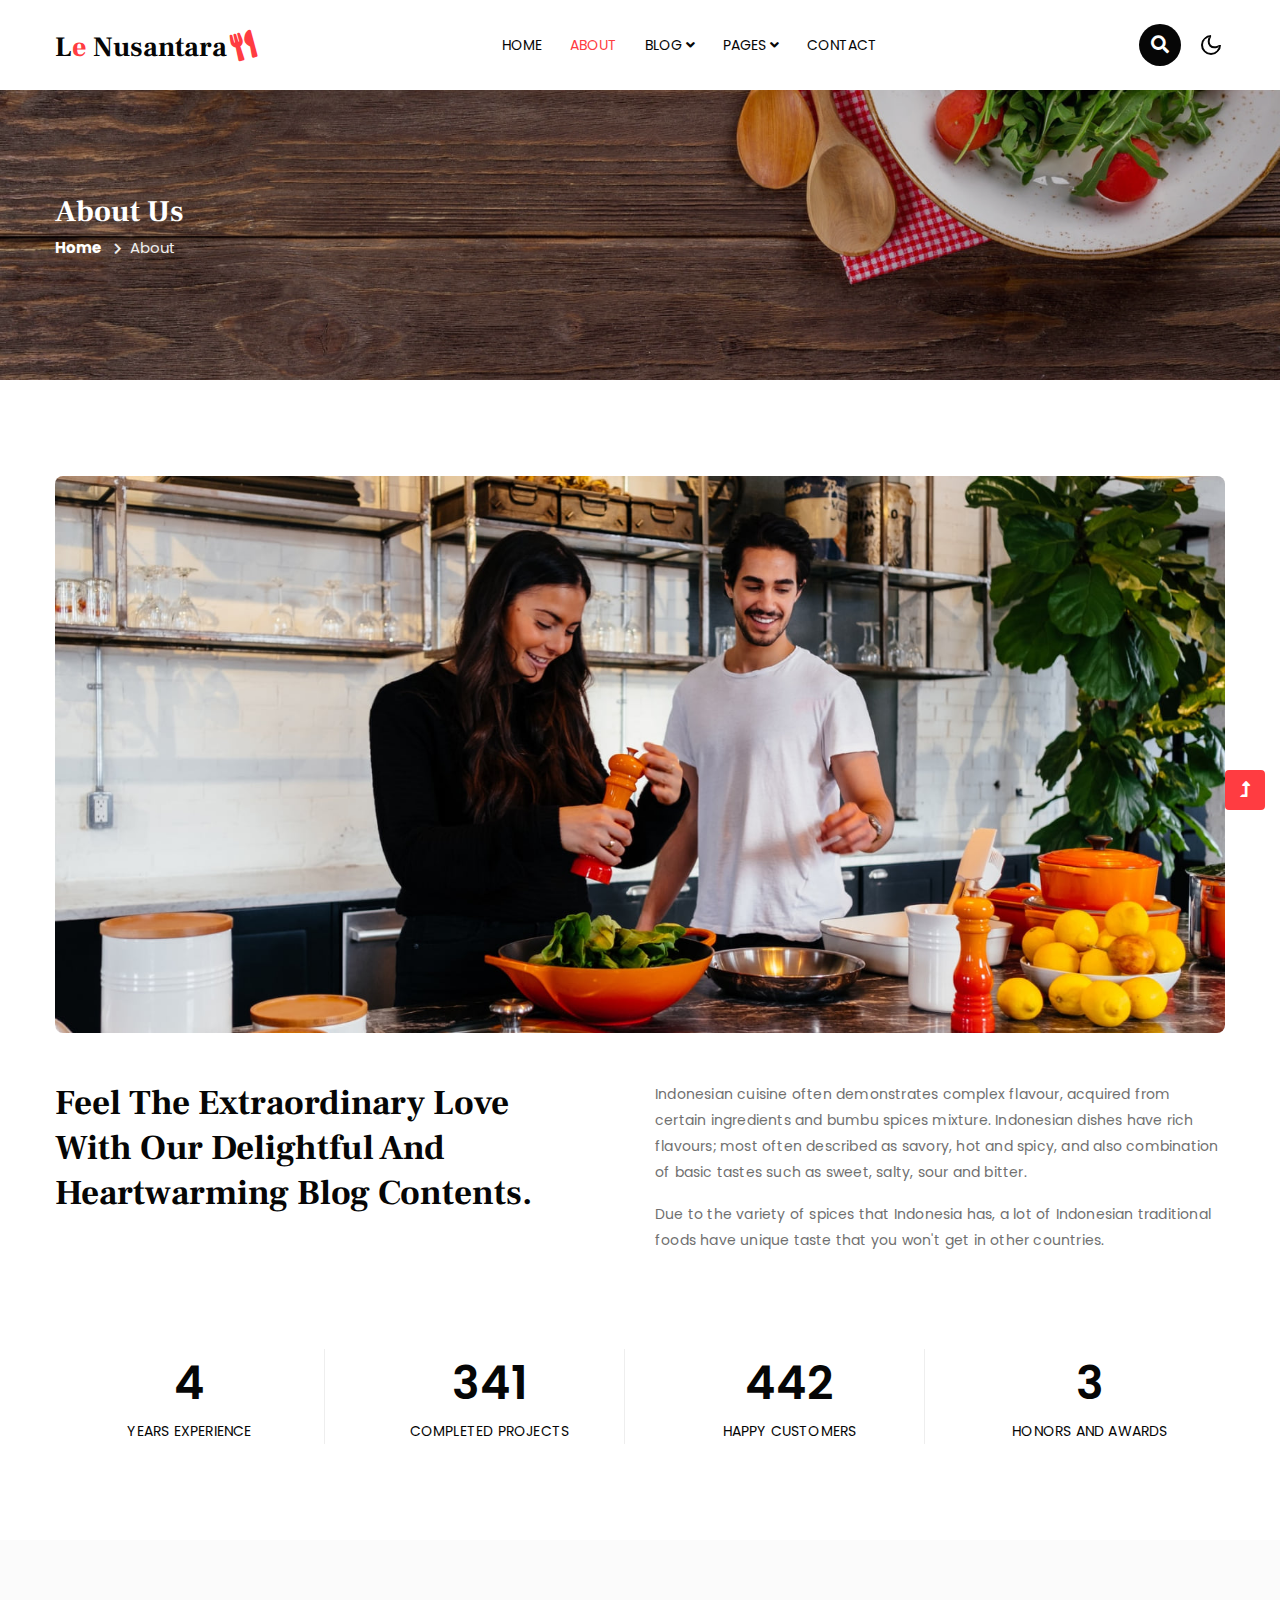
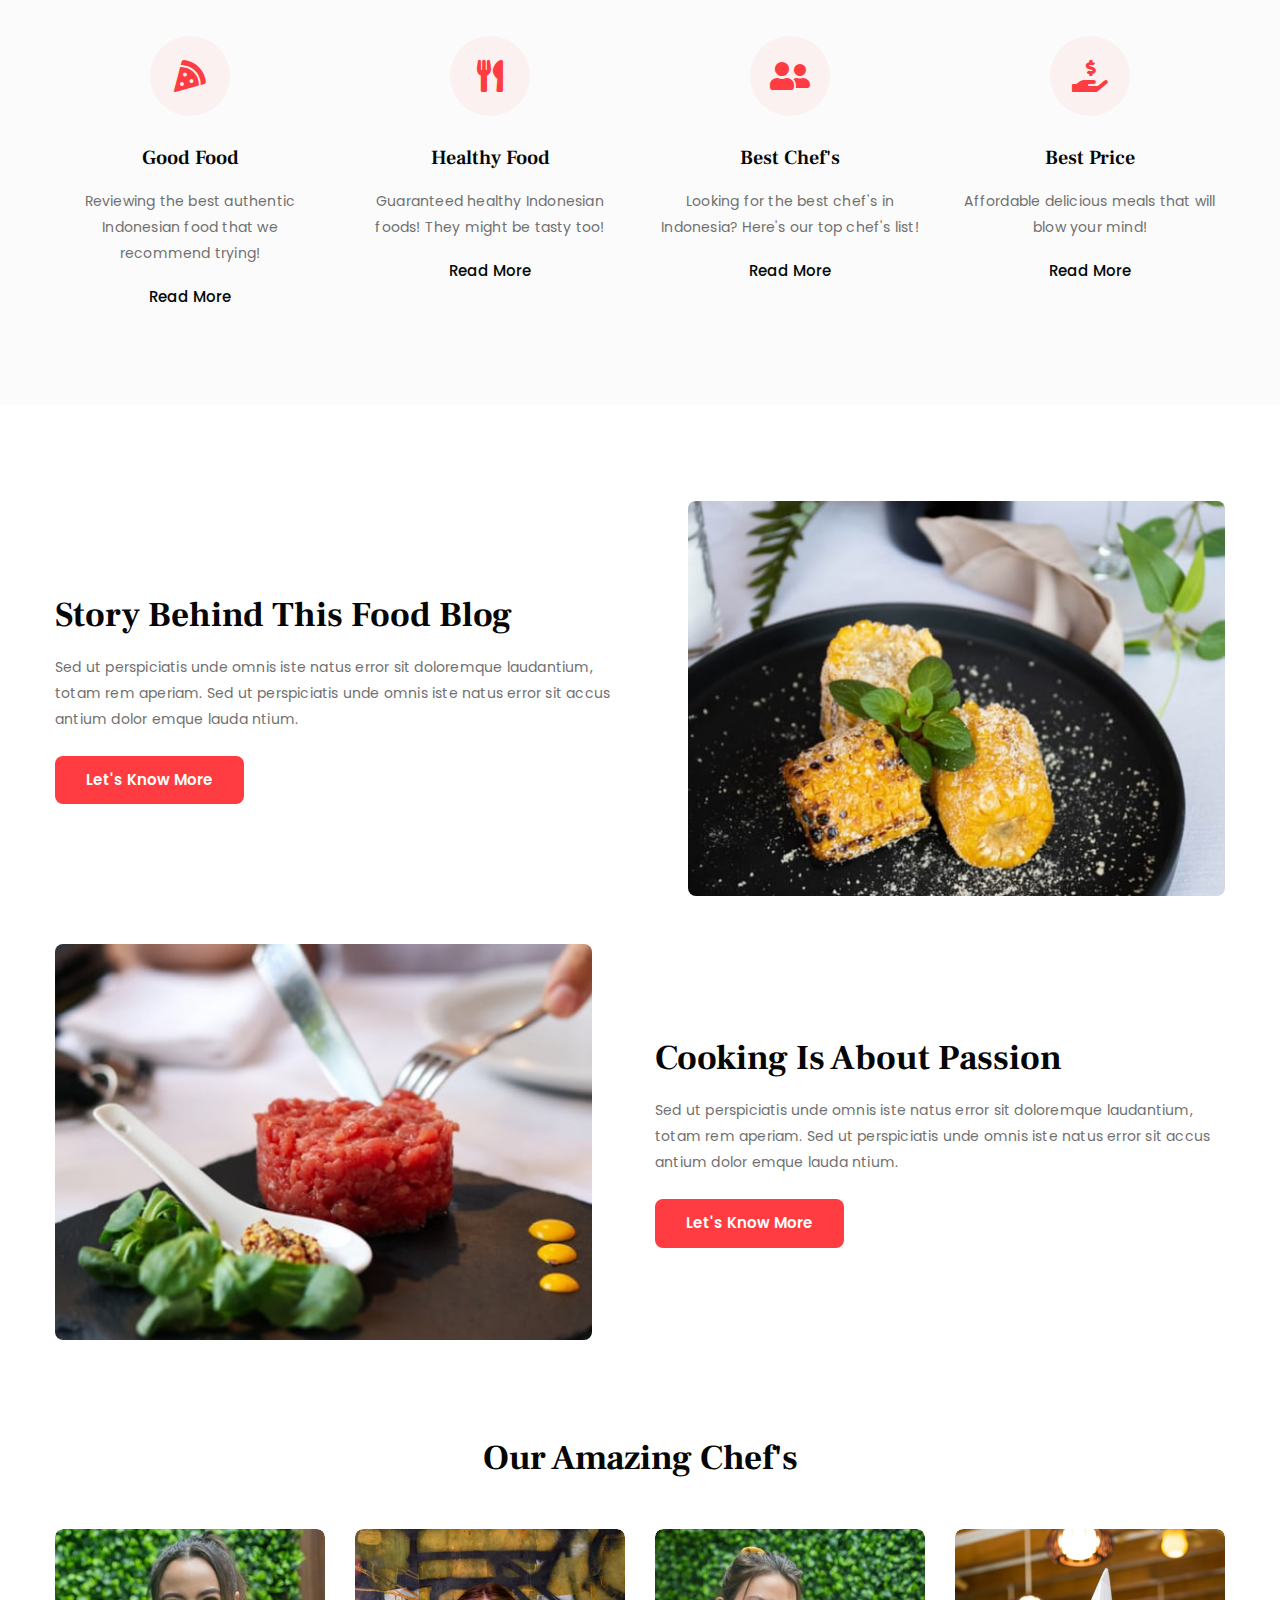
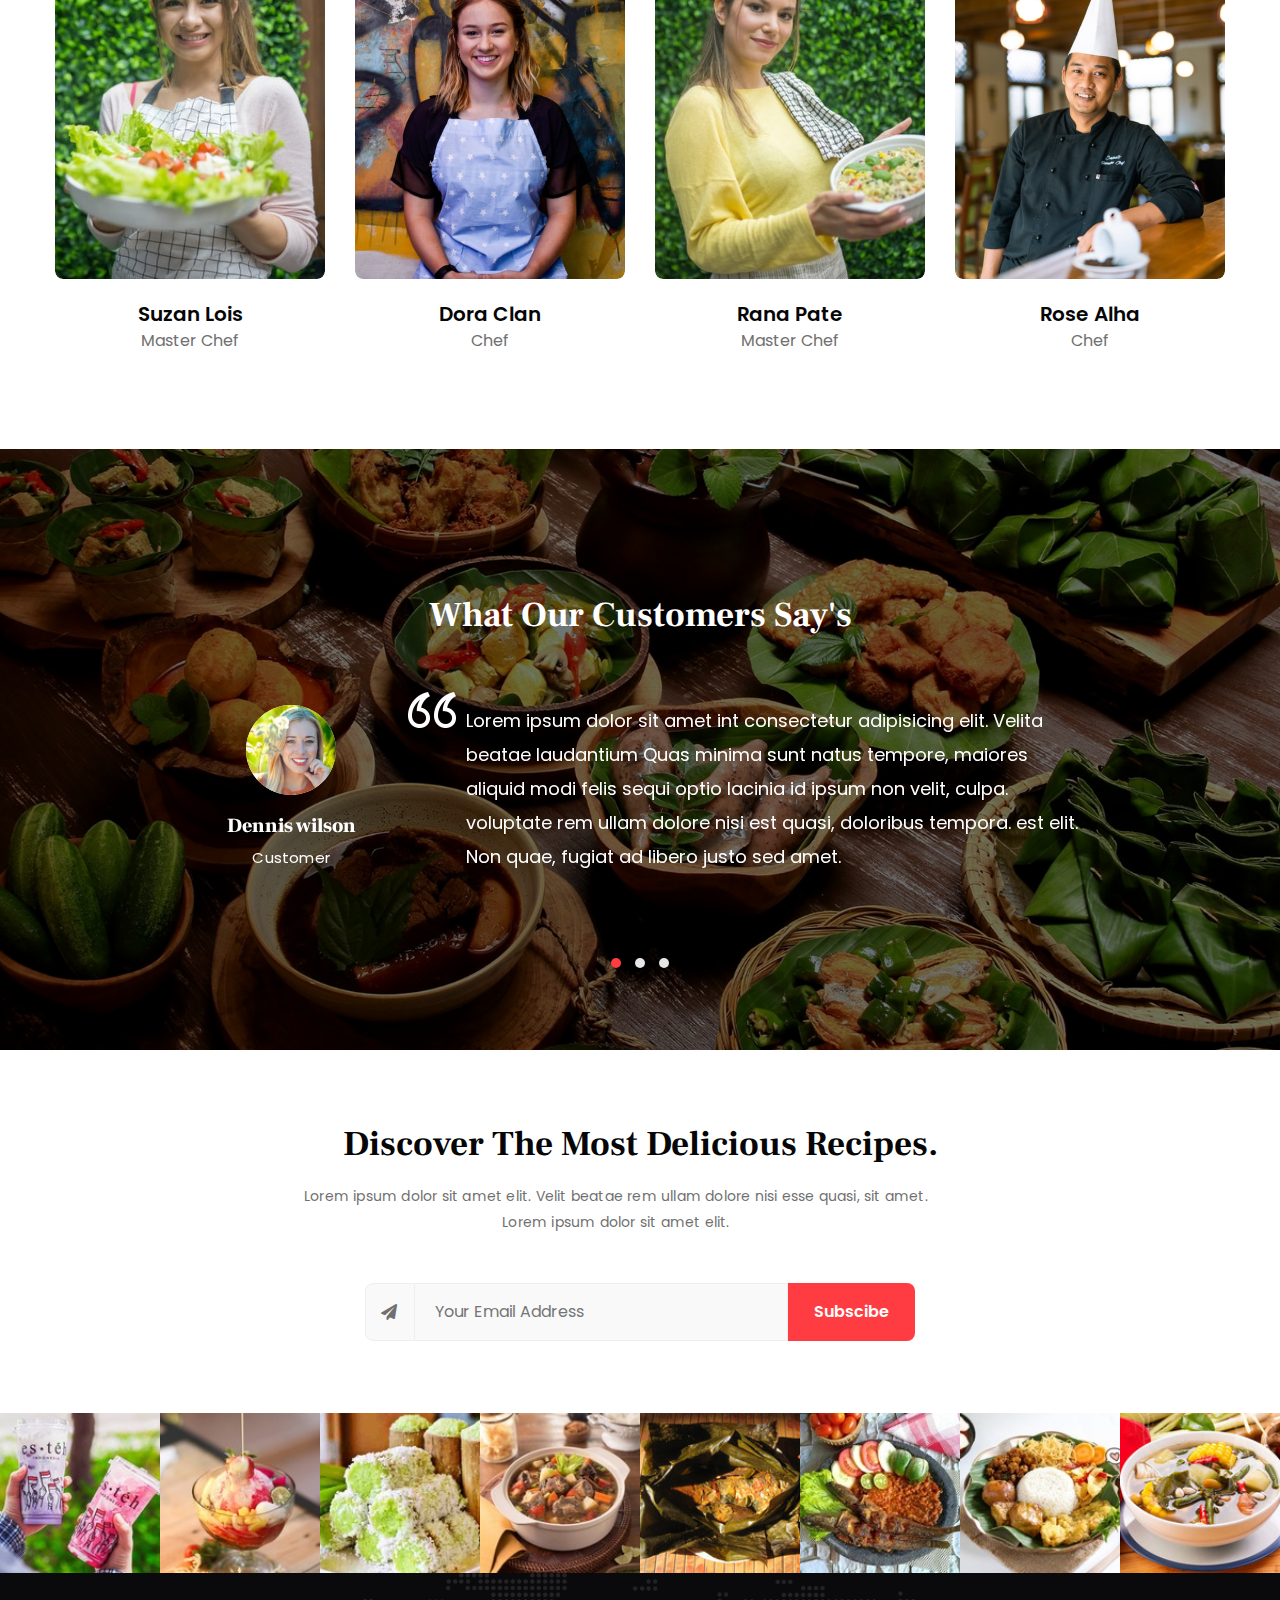
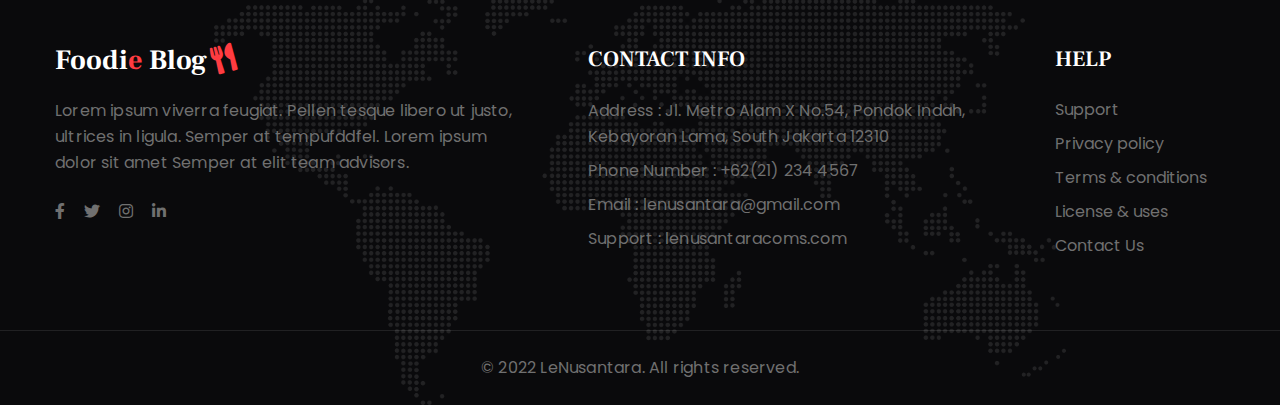
==== commit 432e1aae: "Change text on footer" ====
--- a/about.html
+++ b/about.html
@@ -576,11 +576,10 @@
 
                     <div class="col-xl-5 col-lg-4 col-md-6 footer-list-29 footer-1 px-xl-5 mt-md-0 mt-5">
                         <h6 class="footer-title-29">Contact Info </h6>
-                        <p class="mb-2">Address : Foodie, 10001, 5th Avenue, #06 lane street, NY - 62617.
-                        </p>
-                        <p class="mb-2">Phone Number : <a href="tel:+1(21) 234 4567">+1(21) 234 4567</a></p>
-                        <p class="mb-2">Email : <a href="mailto:info@example.com">info@example.com</a></p>
-                        <p>Support : <a href="mailto:info@support.com">info@support.com</a></p>
+                        <p class="mb-2">Address : Jl. Metro Alam X No.54, Pondok Indah, Kebayoran Lama, South Jakarta 12310
+                        <p class="mb-2">Phone Number : <a href="tel:+1(21) 234 4567">+62(21) 234 4567</a></p>
+                        <p class="mb-2">Email : <a href="mailto:info@example.com">lenusantara@gmail.com</a></p>
+                        <p>Support : <a href="mailto:info@support.com">lenusantaracoms.com</a></p>
                     </div>
 
                     <div class="col-xl-2 col-lg-3 col-md-6 col-sm-5 col-6 footer-list-29 footer-2 mt-lg-0 mt-5">
@@ -599,7 +598,7 @@
         <!-- copyright -->
         <section class="w3l-copyright text-center">
             <div class="container">
-                <p class="copy-footer-29">© 2021 Foodie Blog. All rights reserved.</p>
+                <p class="copy-footer-29">© 2022 LeNusantara. All rights reserved.</p>
             </div>
         </section>
         <!-- //copyright -->
@@ -718,4 +717,4 @@
     <!-- //Js scripts -->
 </body>
 
-</html>+</html>
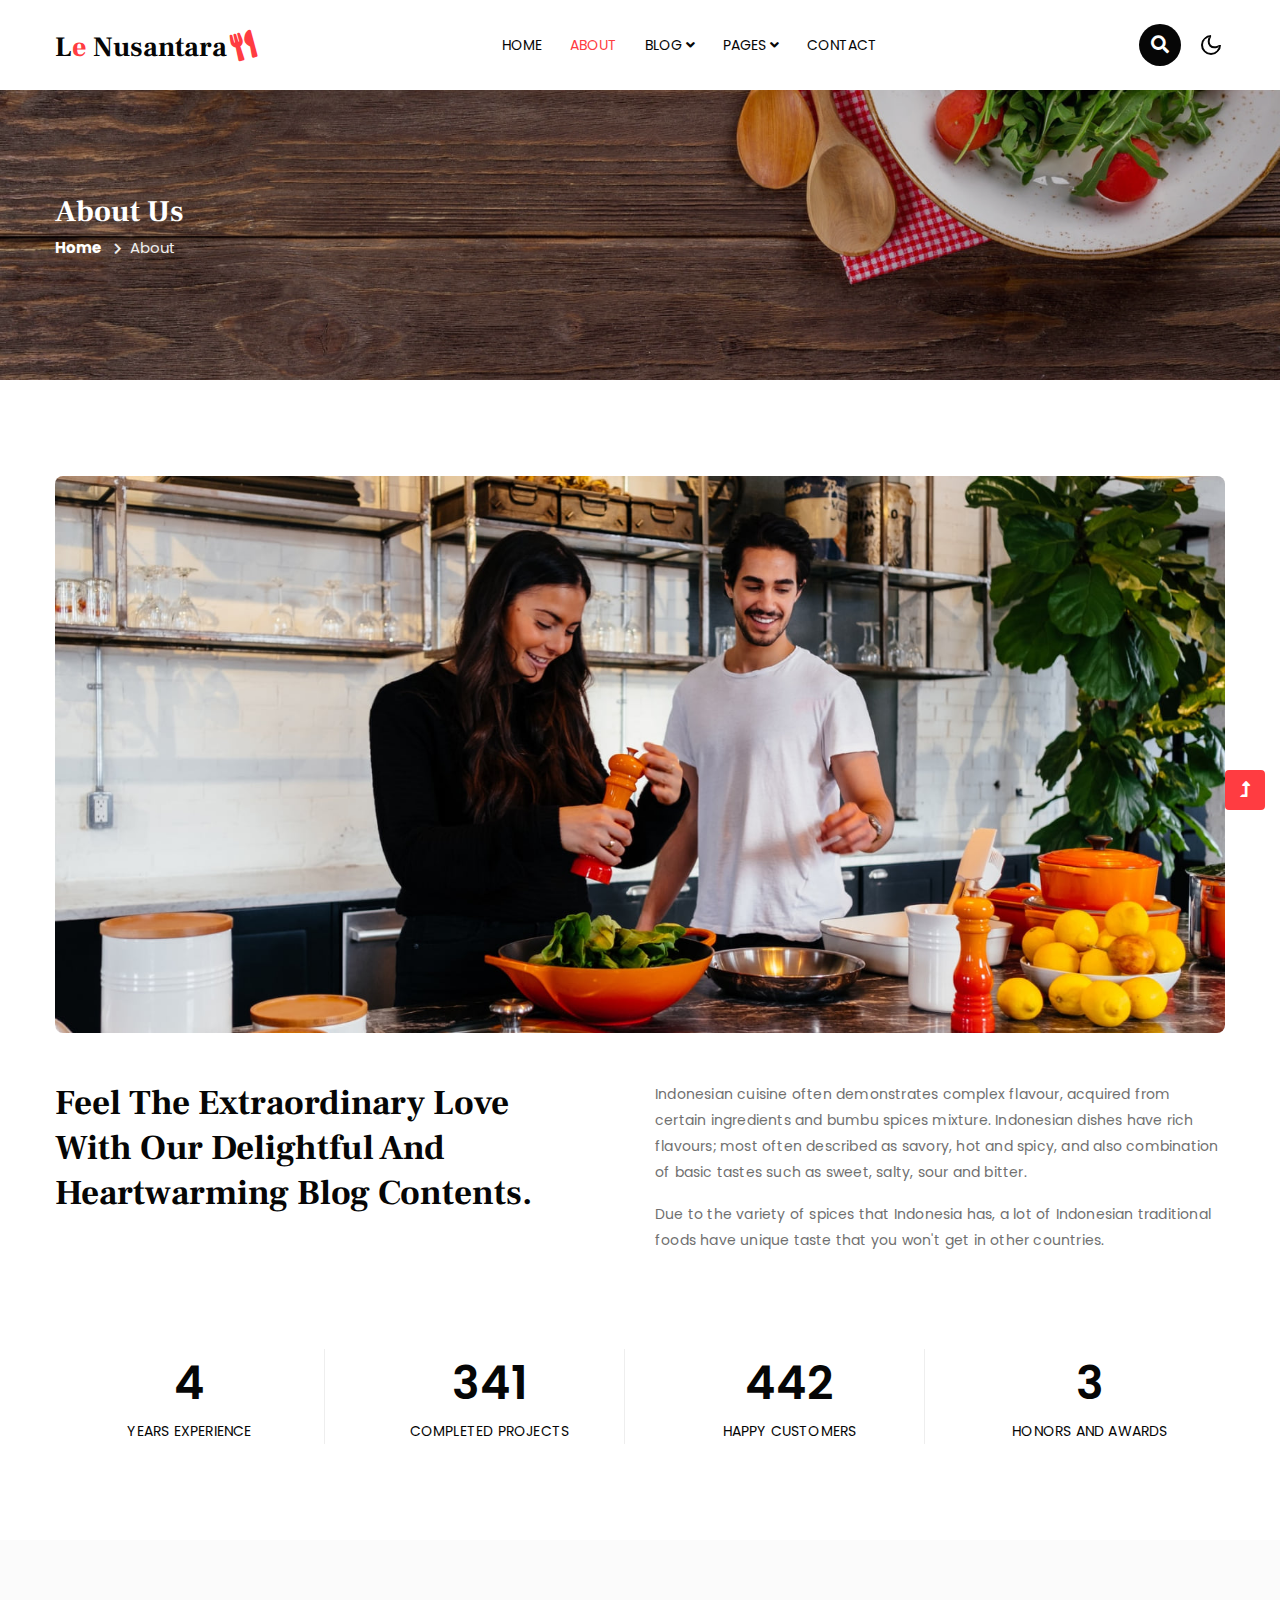
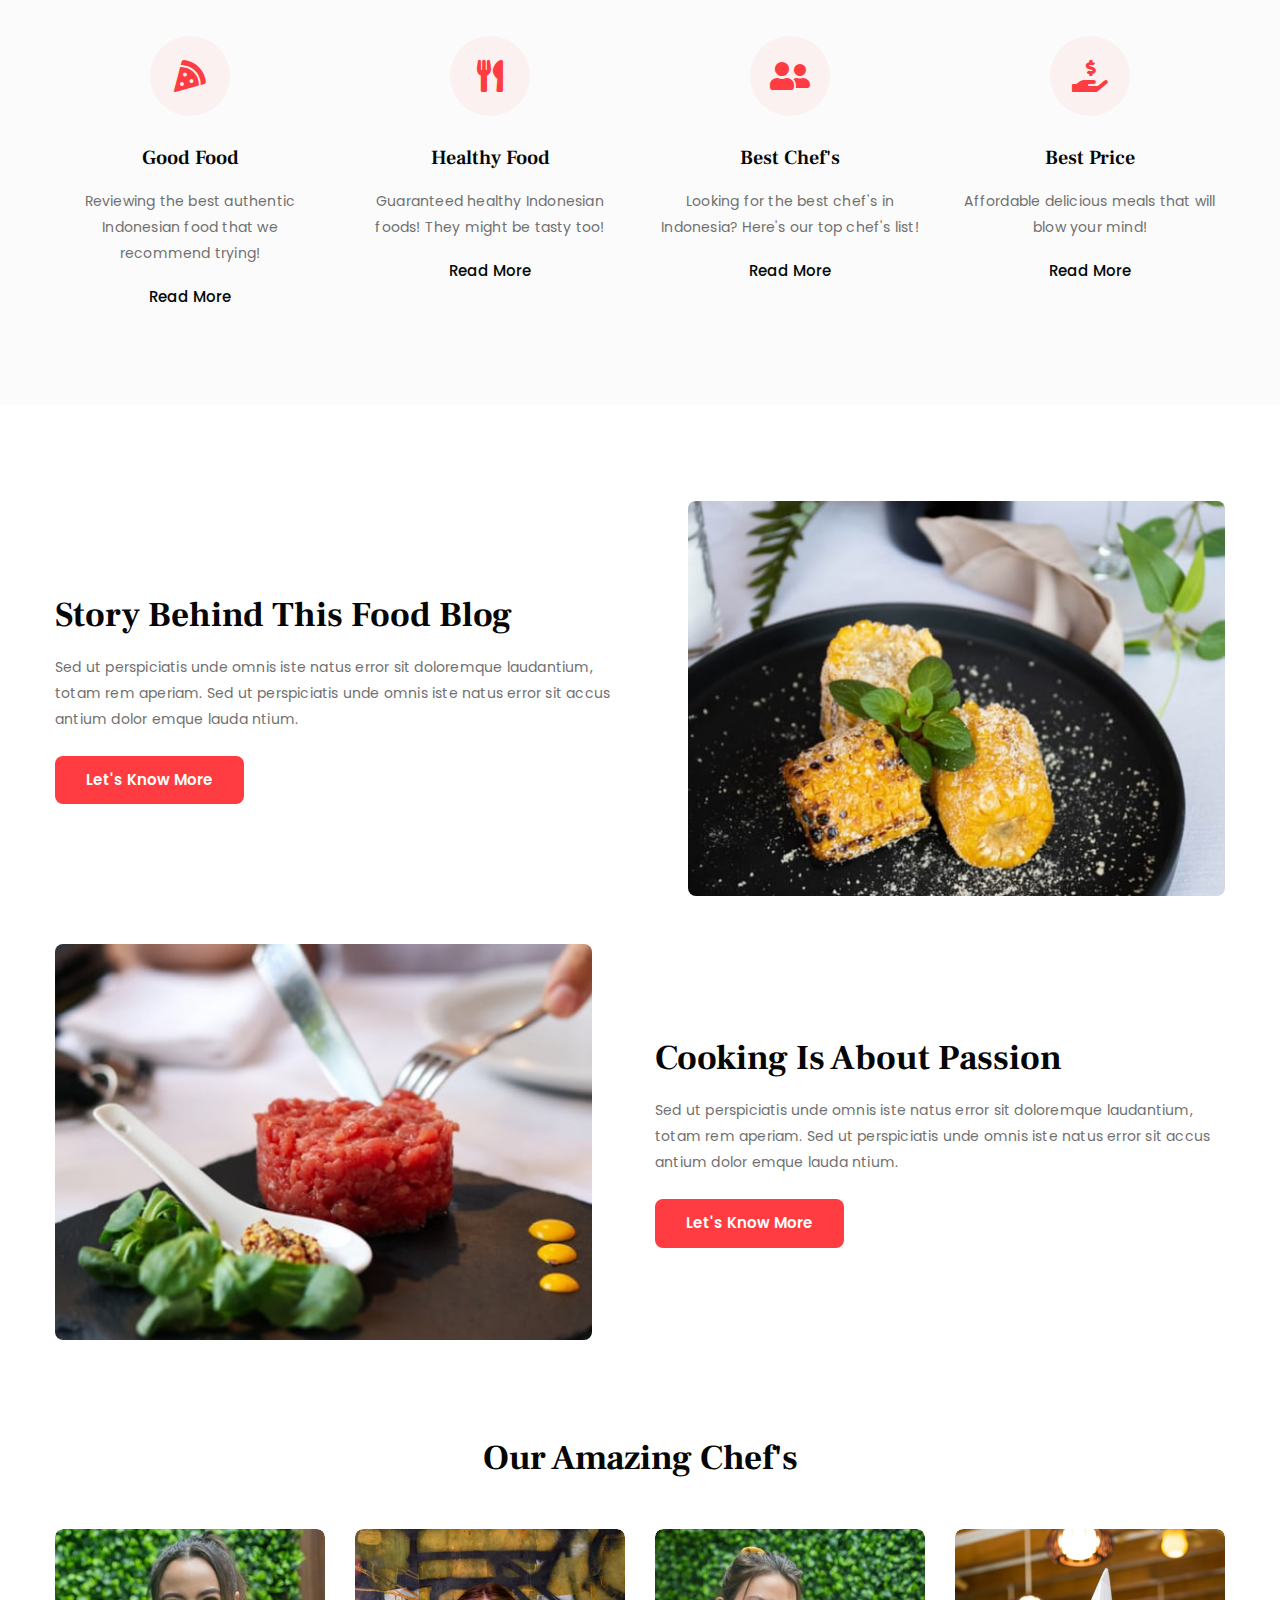
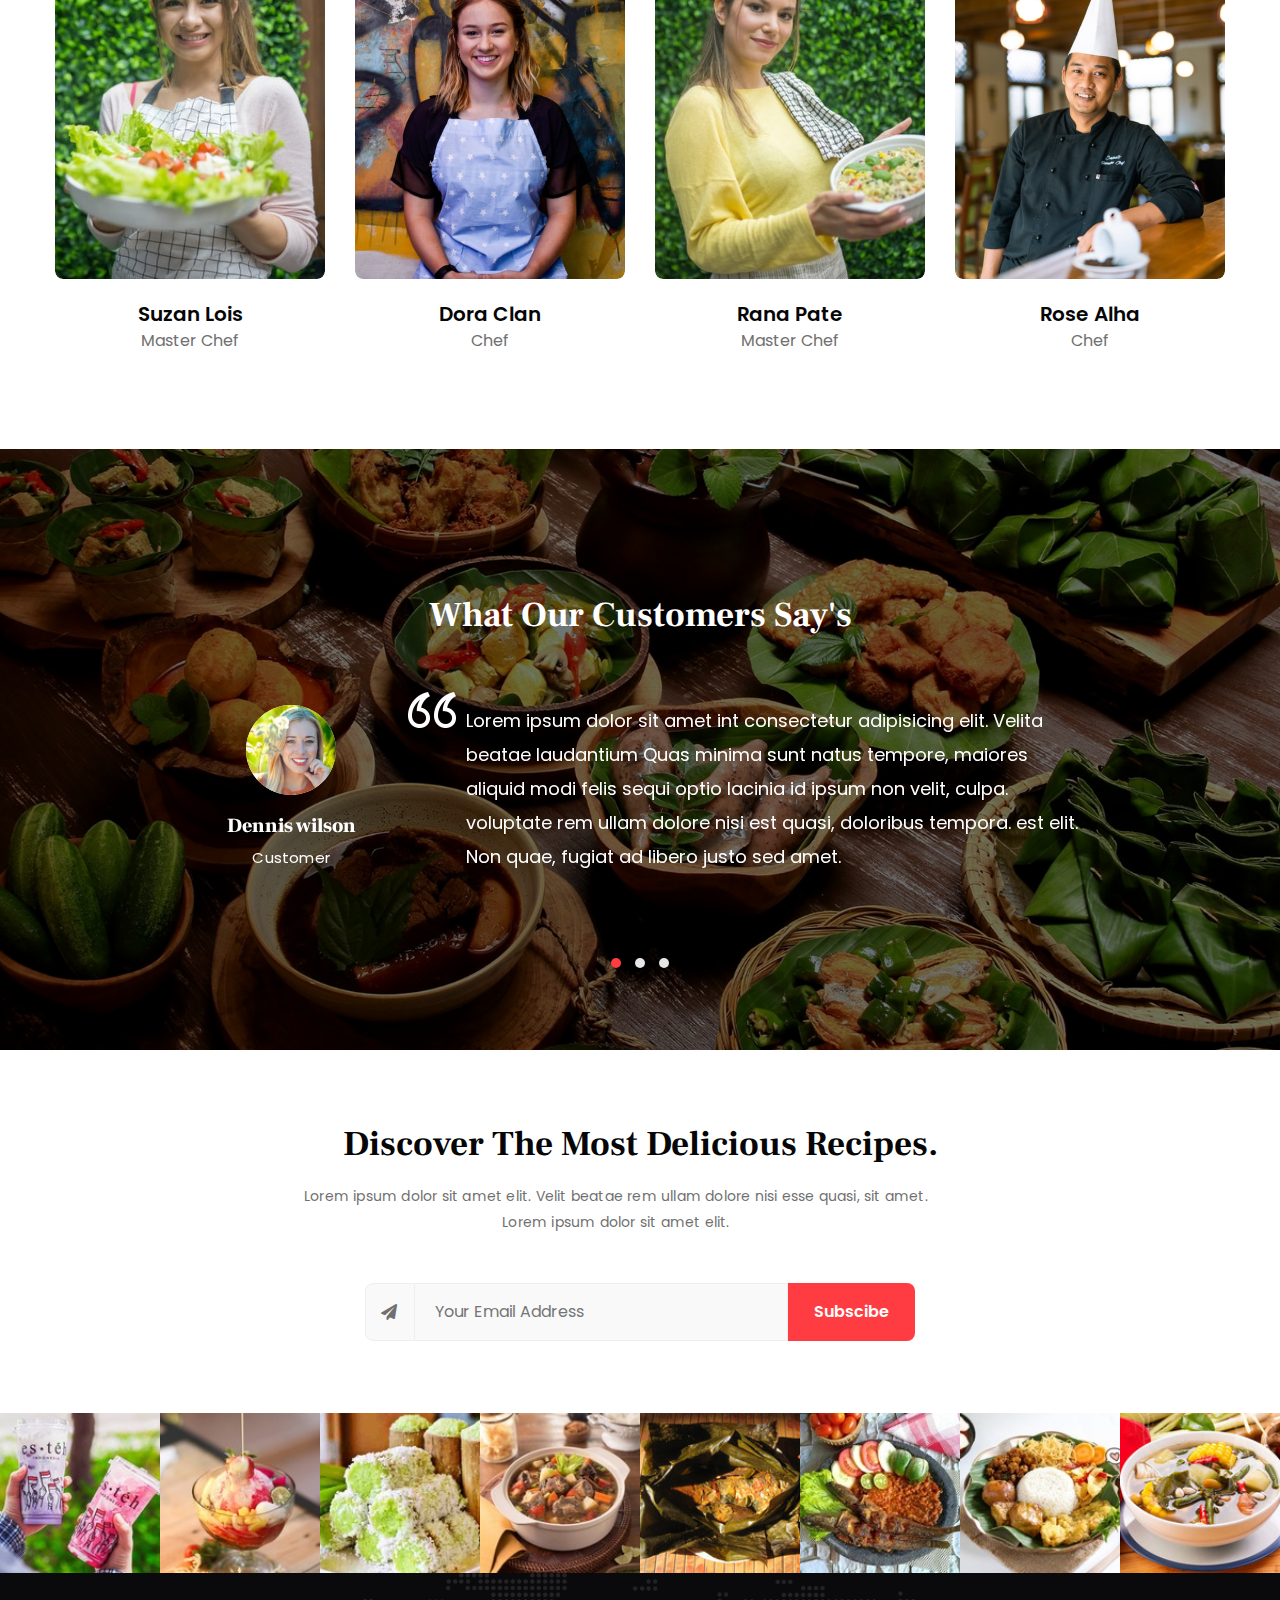
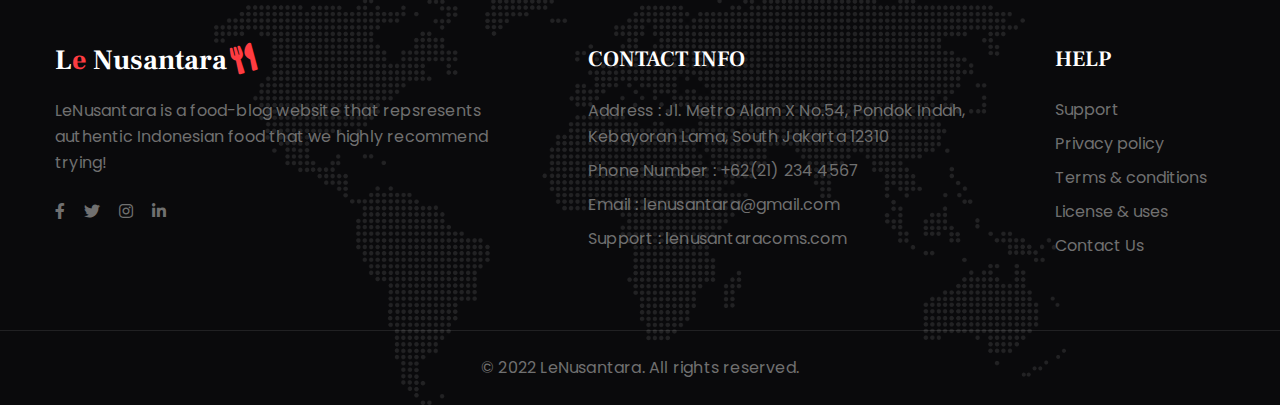
==== commit 768b8f41: "Edit text on about footer" ====
--- a/about.html
+++ b/about.html
@@ -561,11 +561,11 @@
                     <div class="col-lg-5 col-md-6 footer-list-29 footer-1">
                         <h2 class="mb-4">
                             <a class="footer-logo" href="index.html">
-                                Foodi<span>e</span> Blog<i class="fas fa-utensils"></i>
+                                L<span>e</span> Nusantara<i class="fas fa-utensils"></i>
                             </a>
                         </h2>
-                        <p>Lorem ipsum viverra feugiat. Pellen tesque libero ut justo, ultrices in ligula. Semper at
-                            tempufddfel. Lorem ipsum dolor sit amet Semper at elit team advisors.</p>
+                        <p>LeNusantara is a food-blog website that repsresents authentic Indonesian 
+                            food that we highly recommend trying!</p>
                         <div class="main-social-footer-29 mt-md-4 mt-3">
                             <a href="#facebook" class="facebook"><i class="fab fa-facebook-f"></i></a>
                             <a href="#twitter" class="twitter"><i class="fab fa-twitter"></i></a>
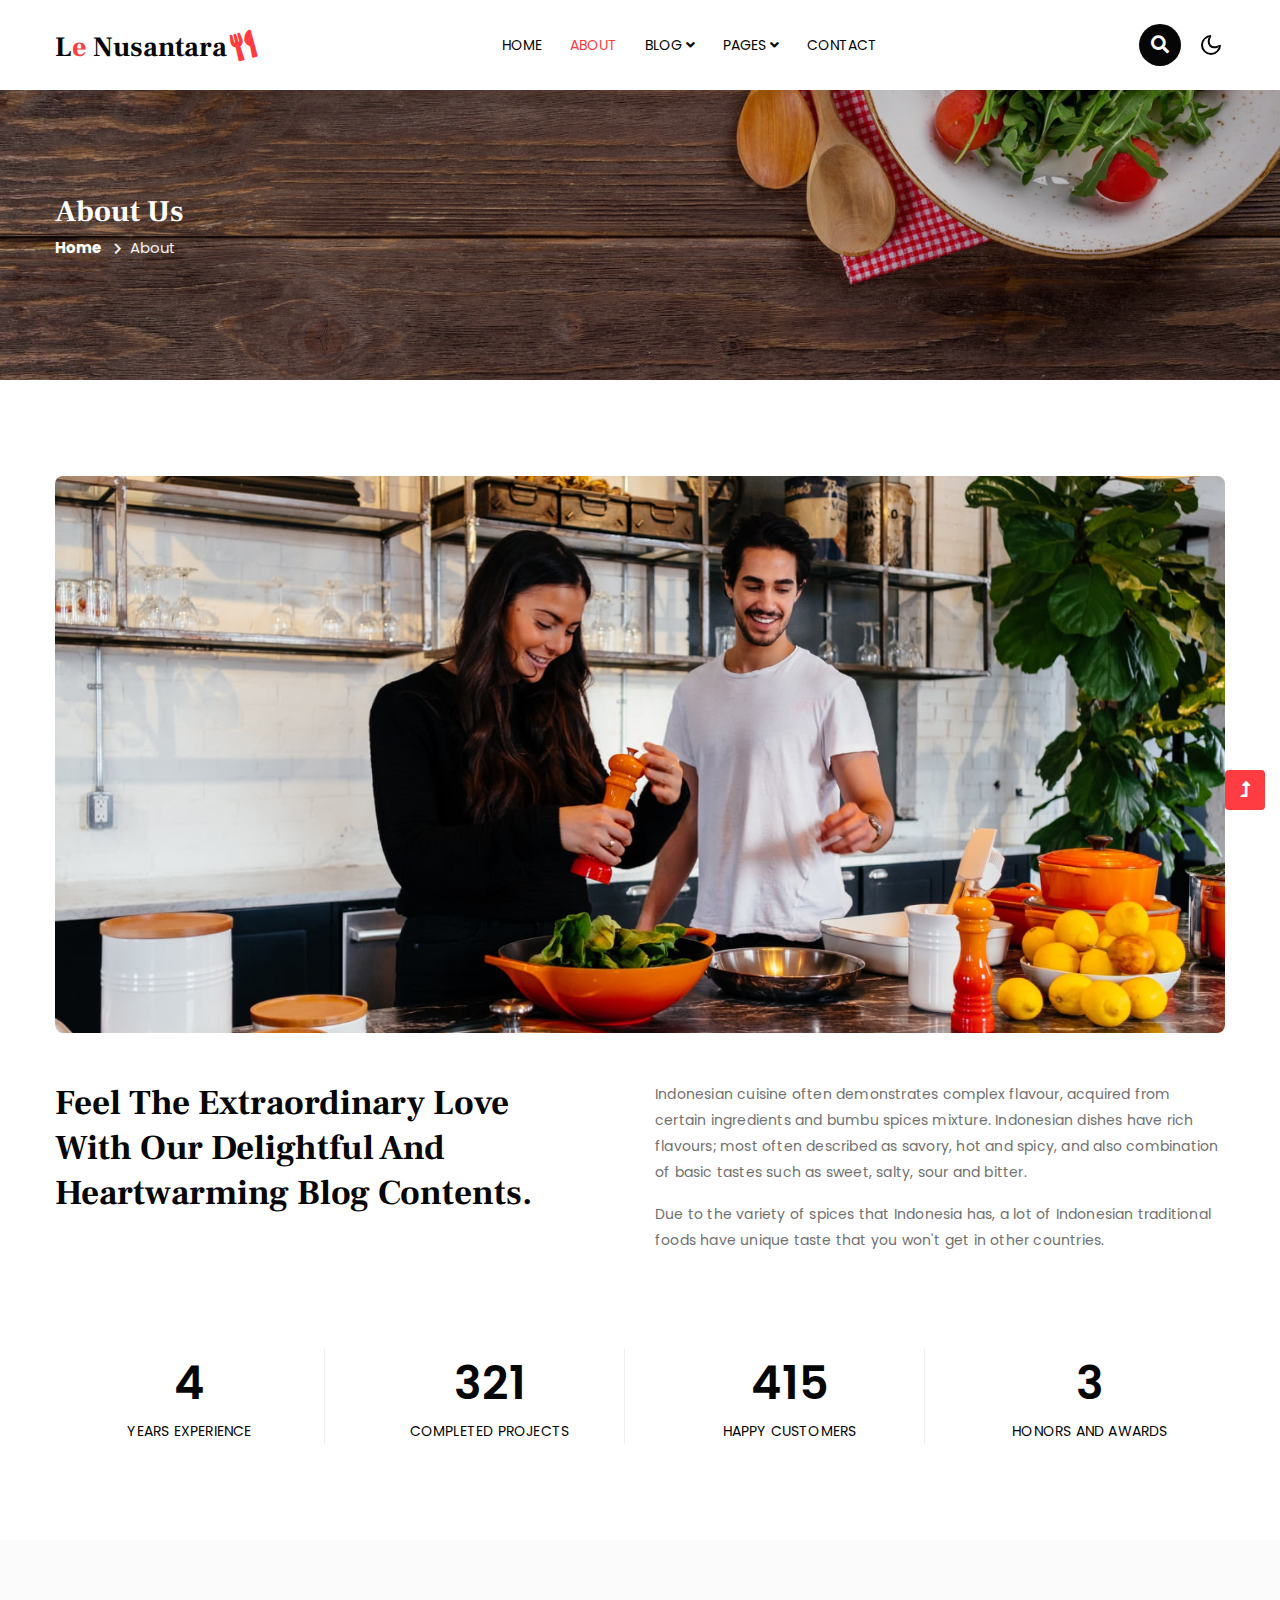
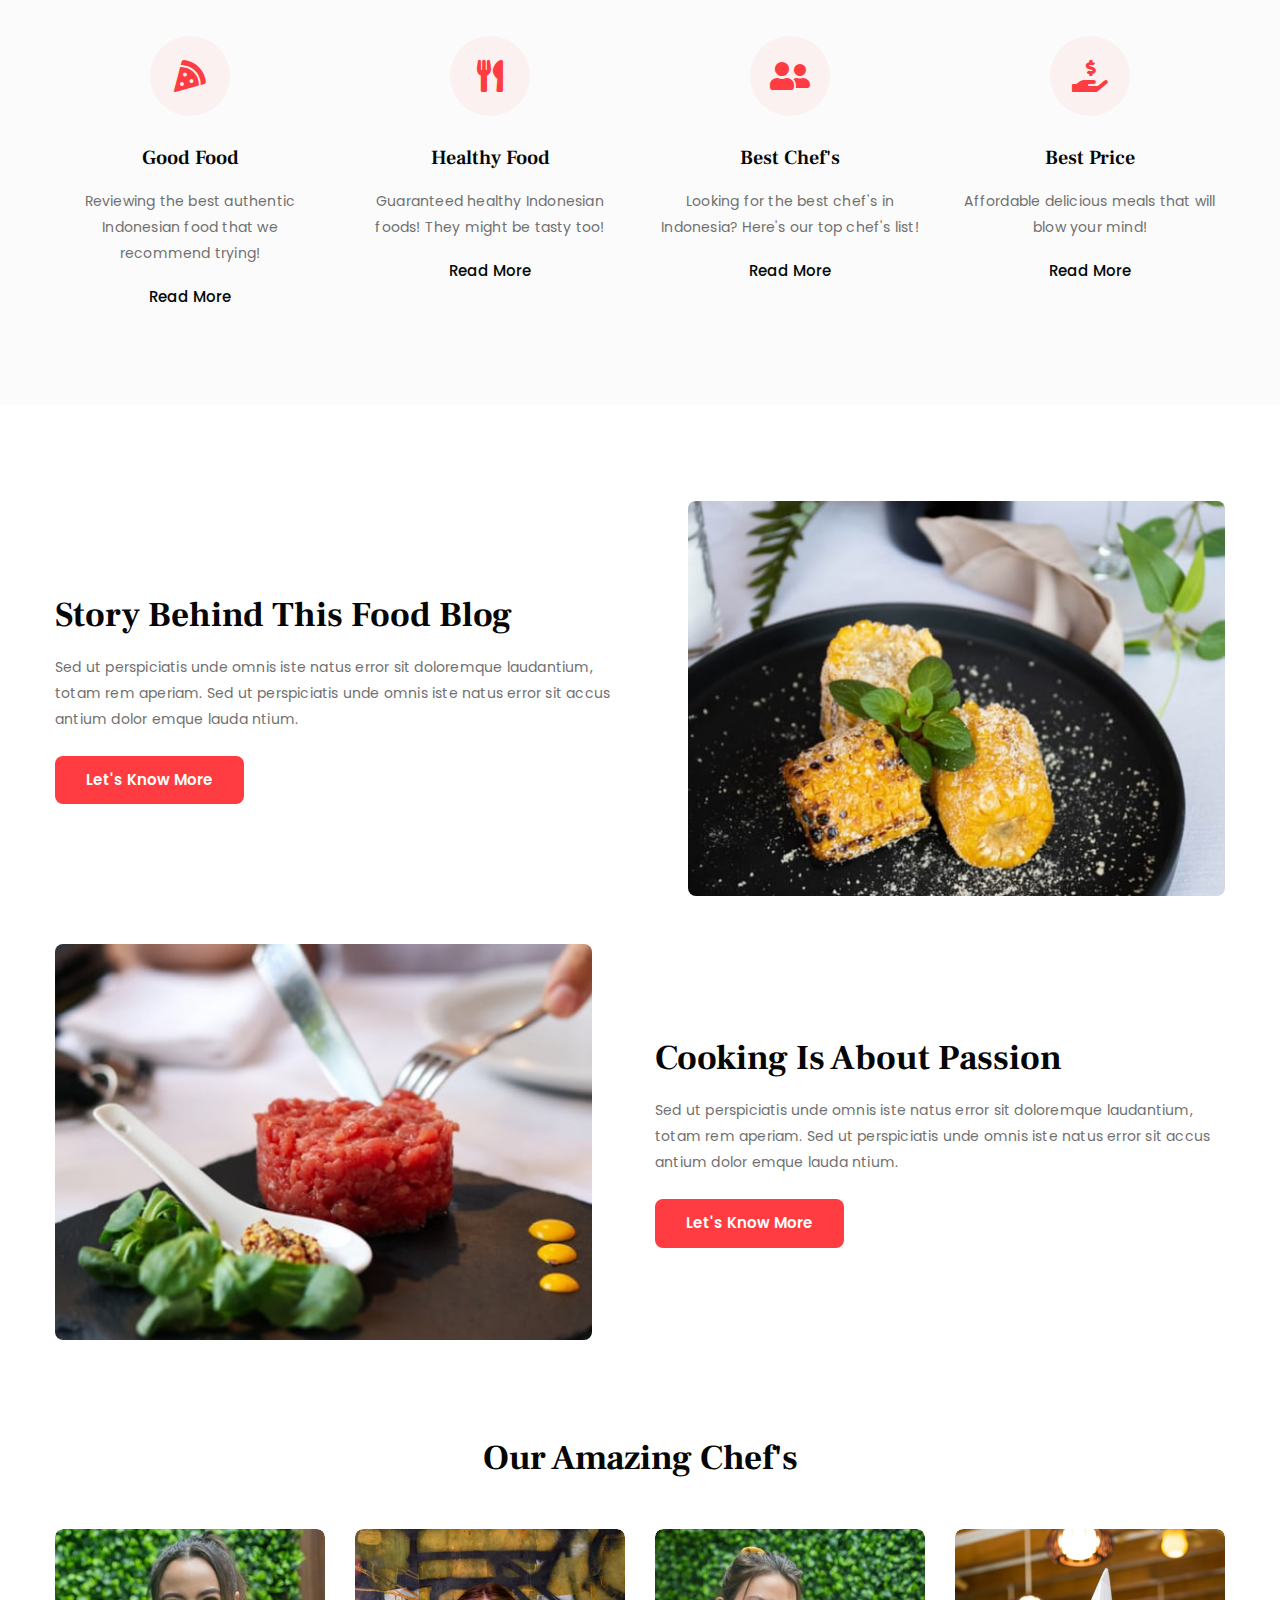
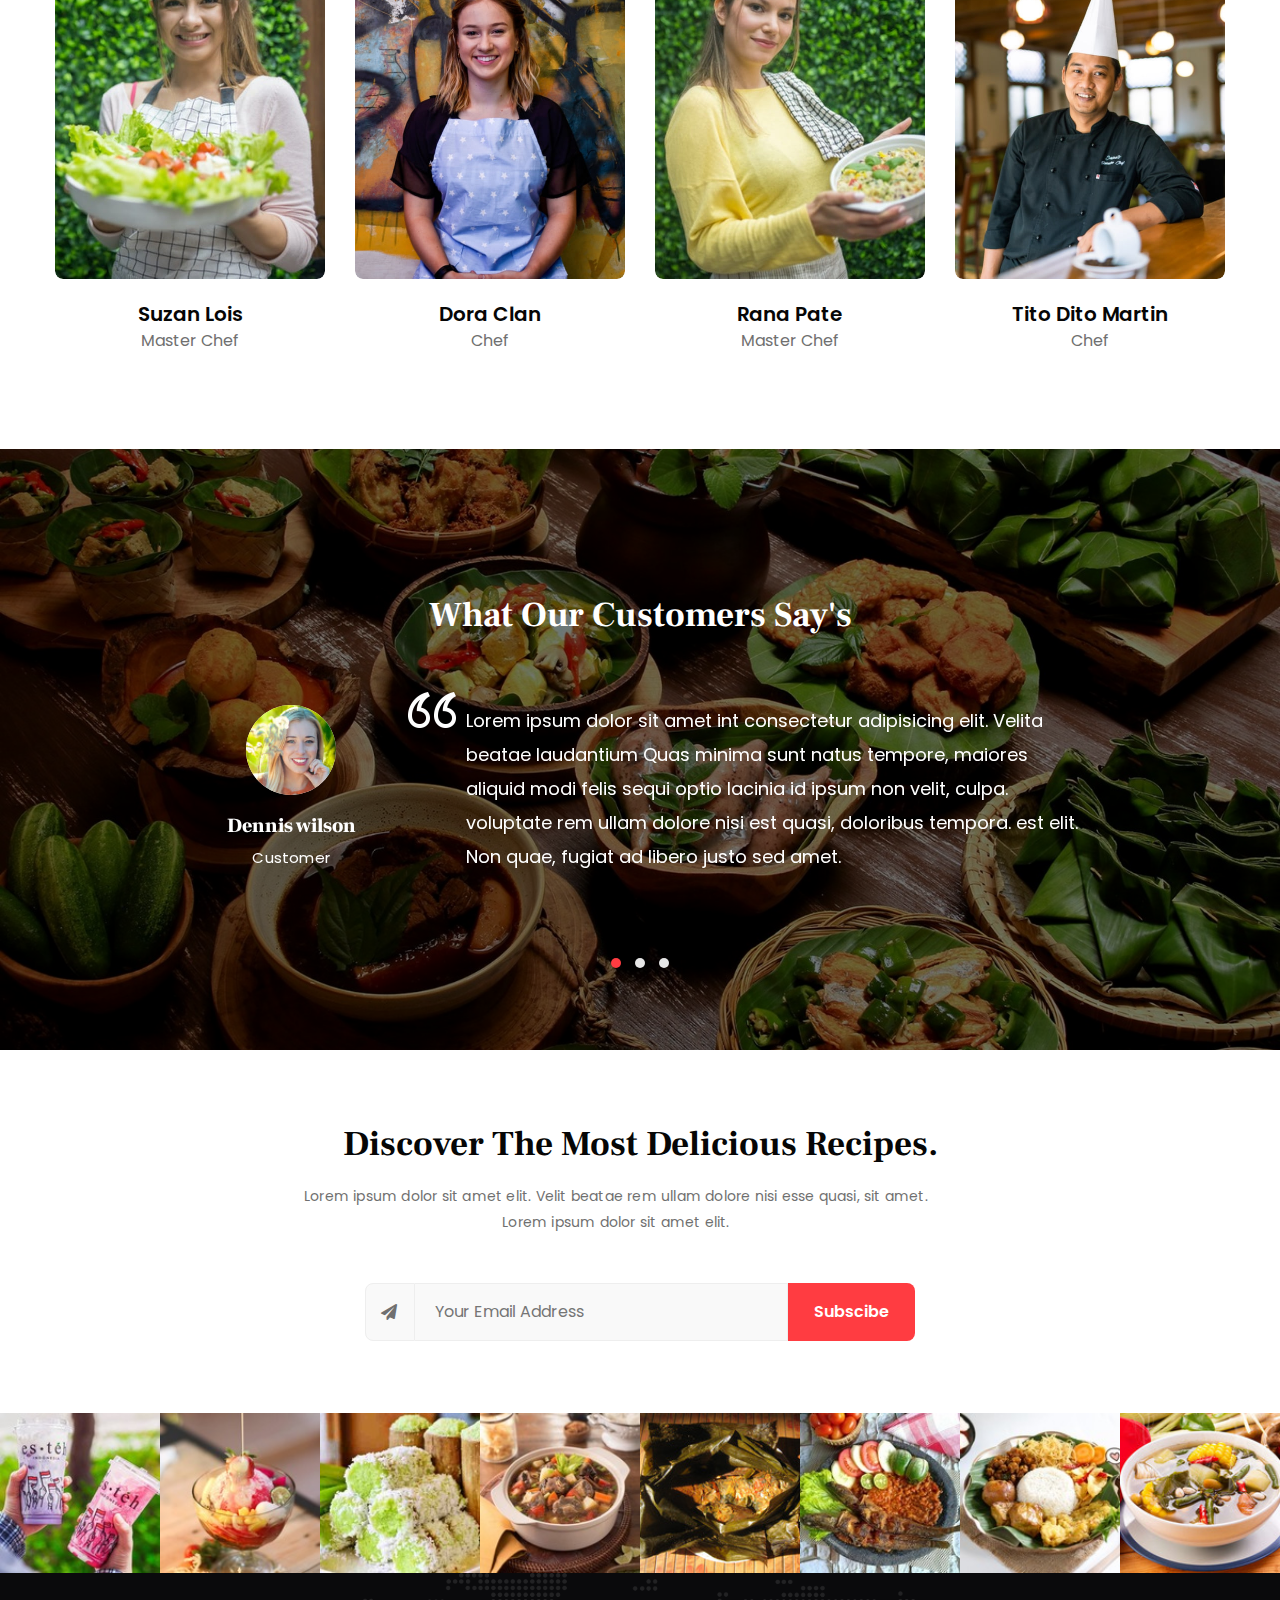
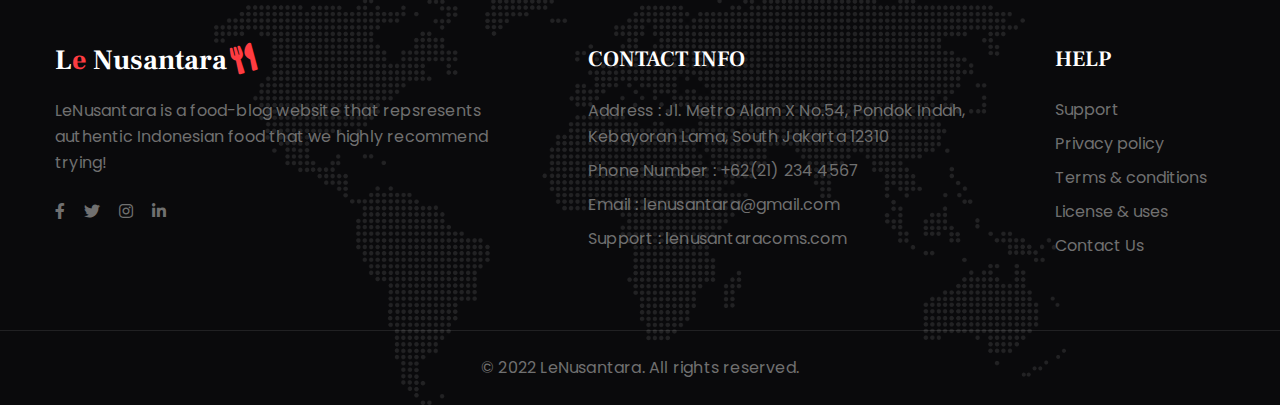
==== commit 34fdceb3: "Update about.html" ====
--- a/about.html
+++ b/about.html
@@ -351,12 +351,12 @@
                                     <div class="teamy_back-inner">
                                         <a href="#facebook" class="social"> <i class="fab fa-facebook-f"></i> </a>
                                         <a href="#twitter" class="social"> <i class="fab fa-twitter"></i> </a>
-                                        <a href="#instagram" class="social"> <i class="fab fa-instagram"></i> </a>
+                                        <a href="https://instagram.com/martinhrdt" class="social"> <i class="fab fa-instagram"></i> </a>
                                     </div>
                                 </div>
                             </div>
                             <div class="teamy_content">
-                                <a href="#url" class="teamy_name">Rose Alha</a>
+                                <a href="#url" class="teamy_name">Tito Dito Martin</a>
                                 <span class="teamy_post">Chef</span>
                             </div>
                         </div>
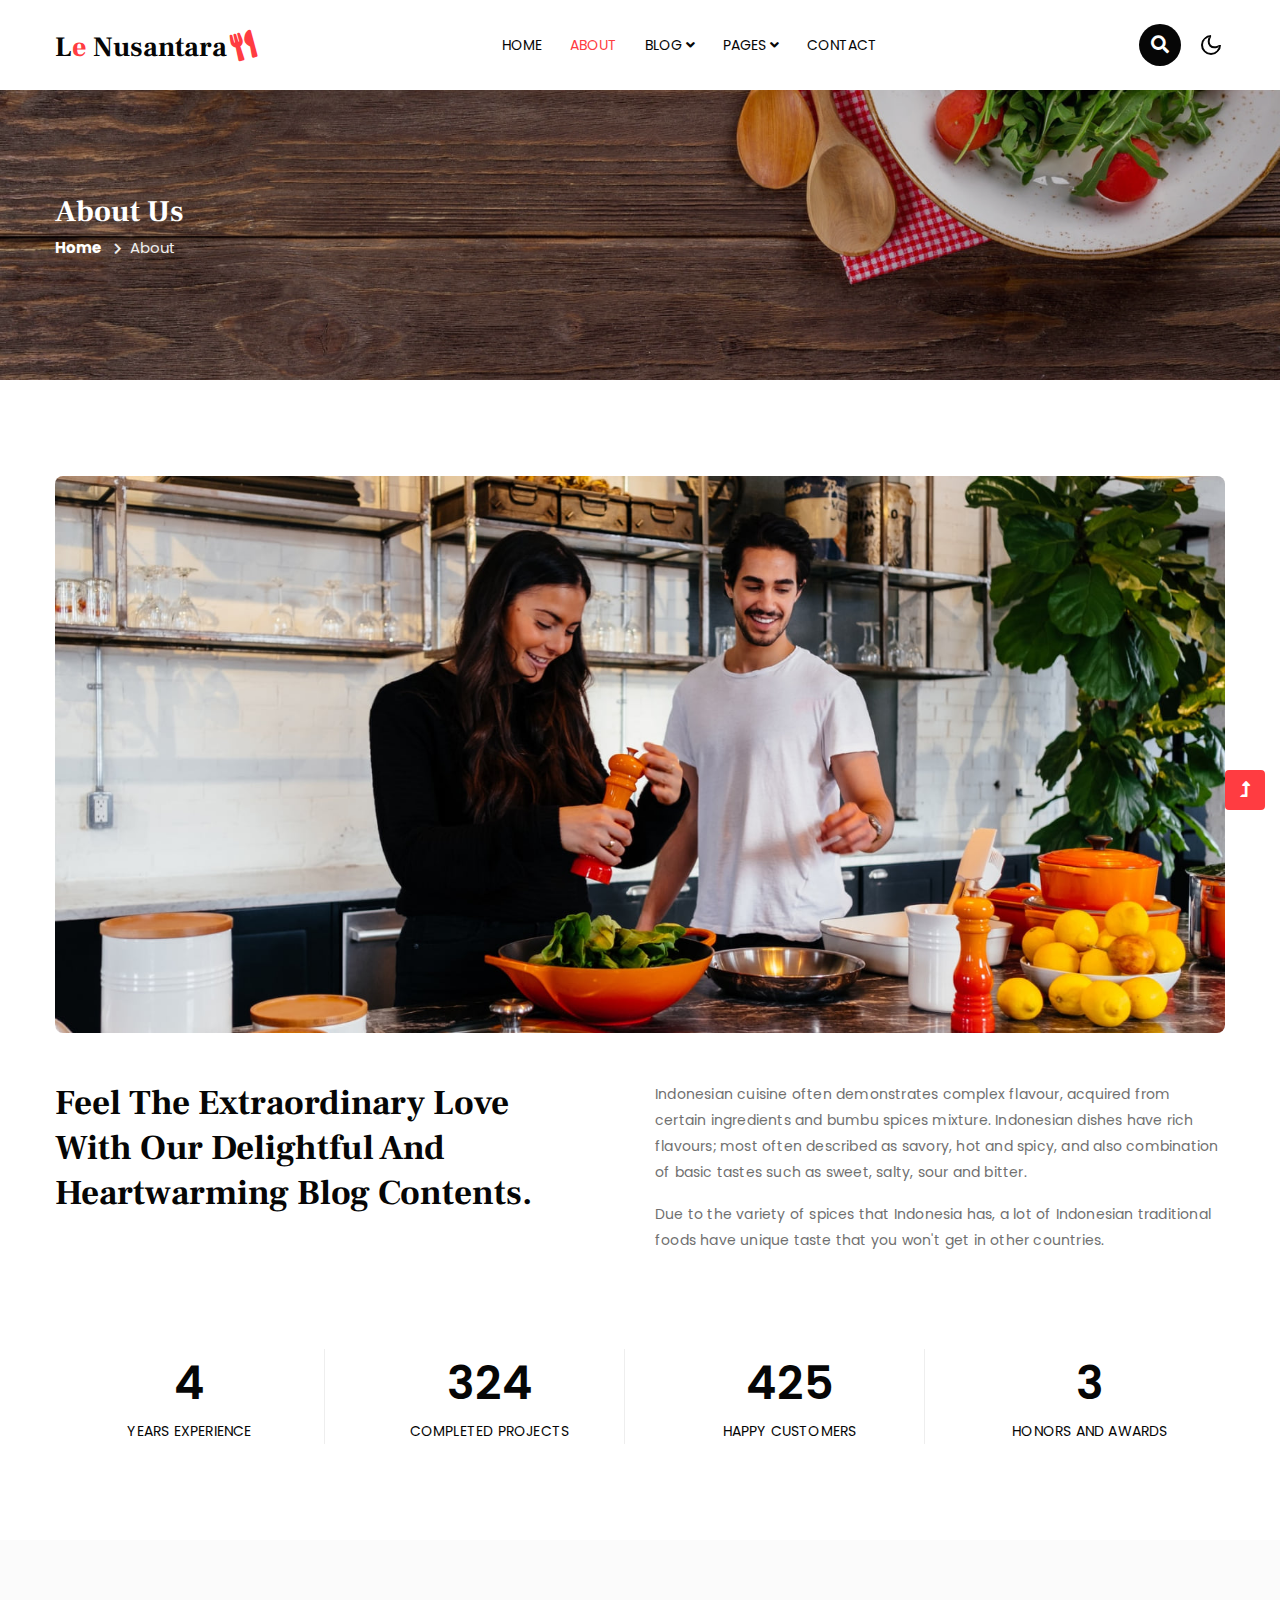
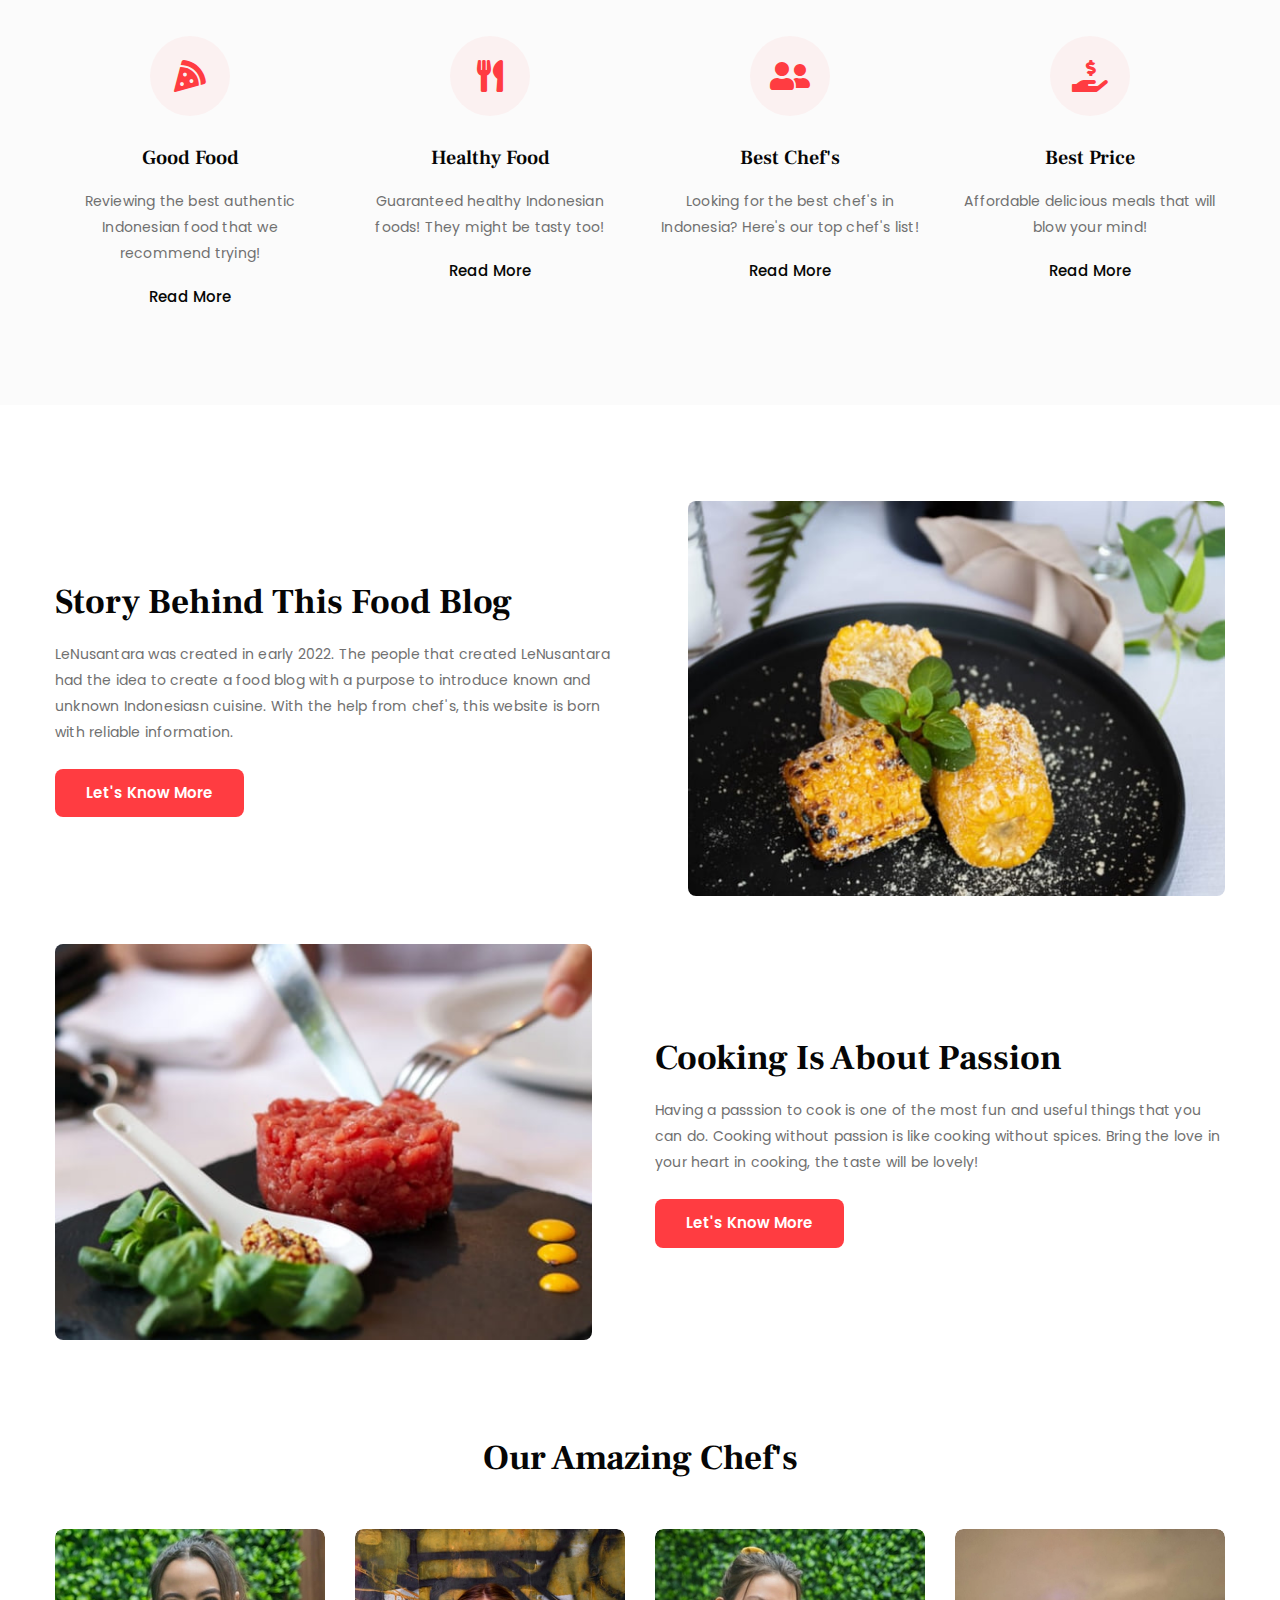
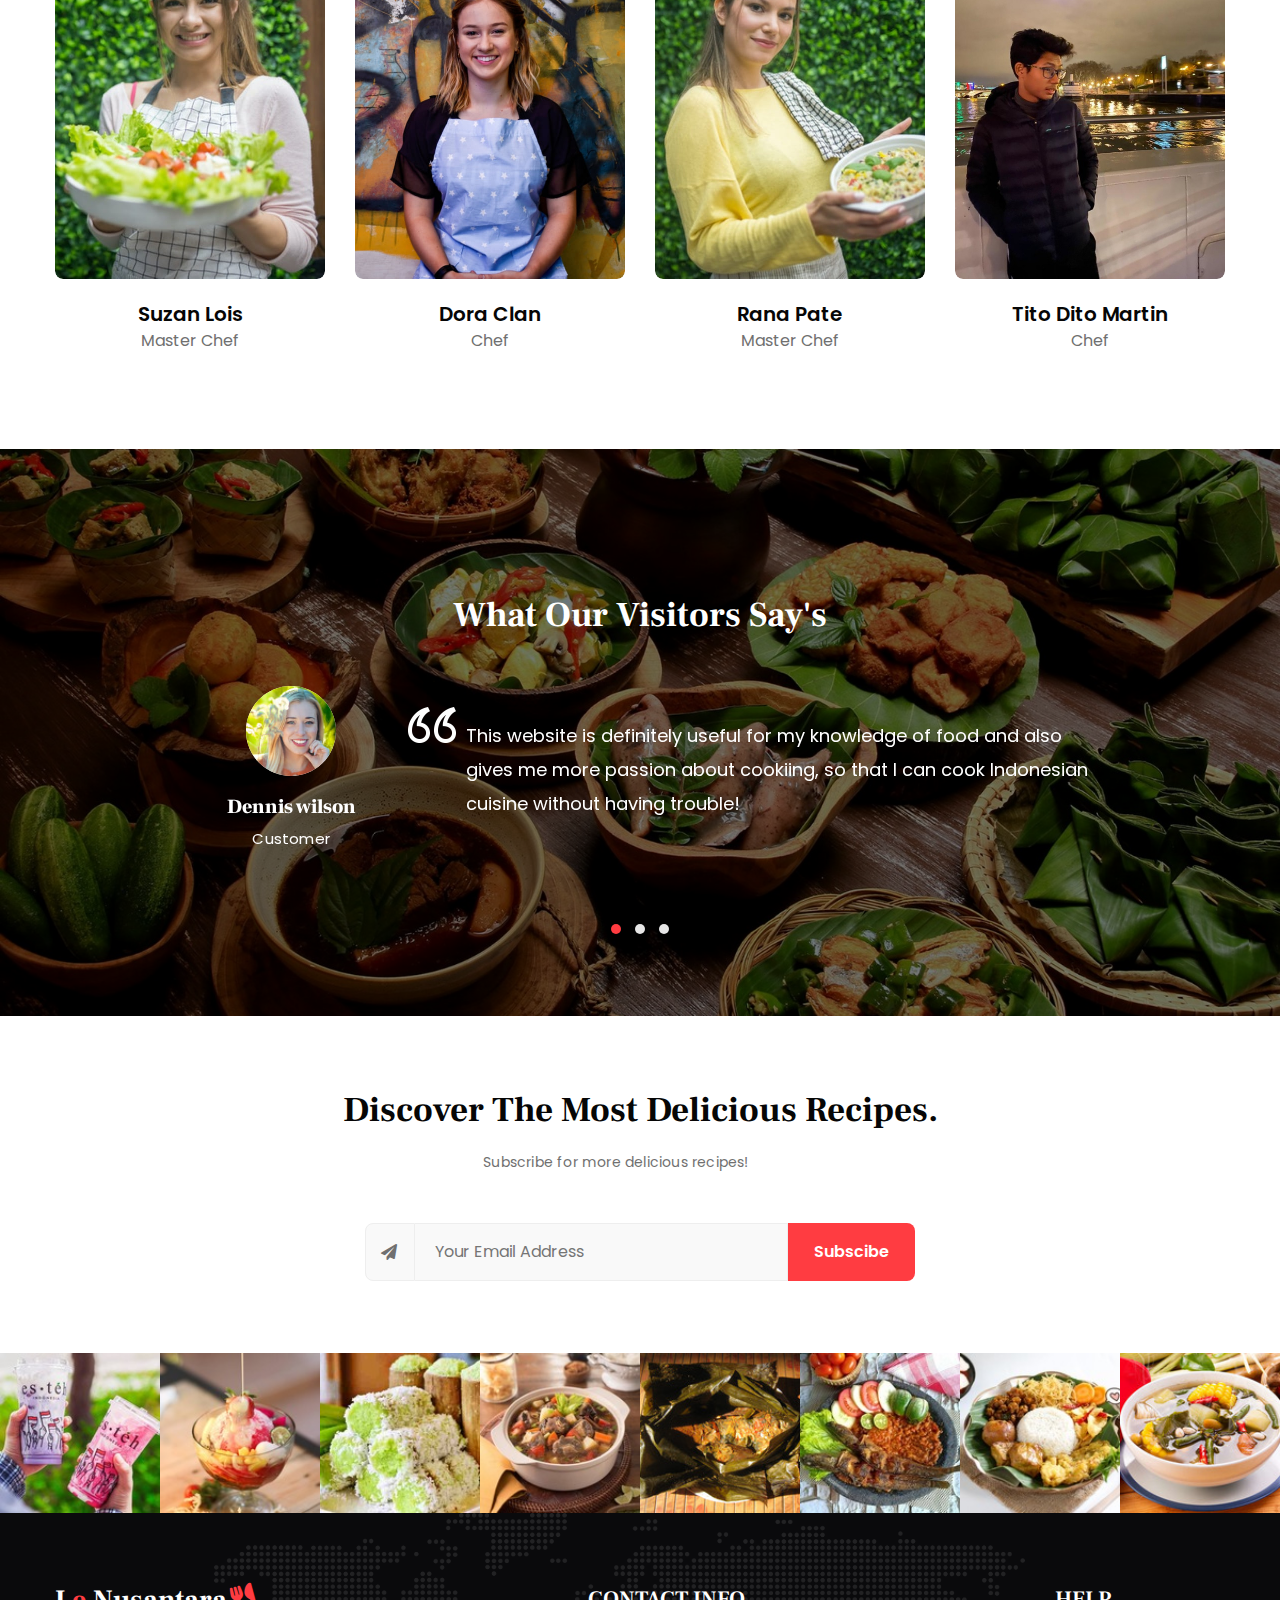
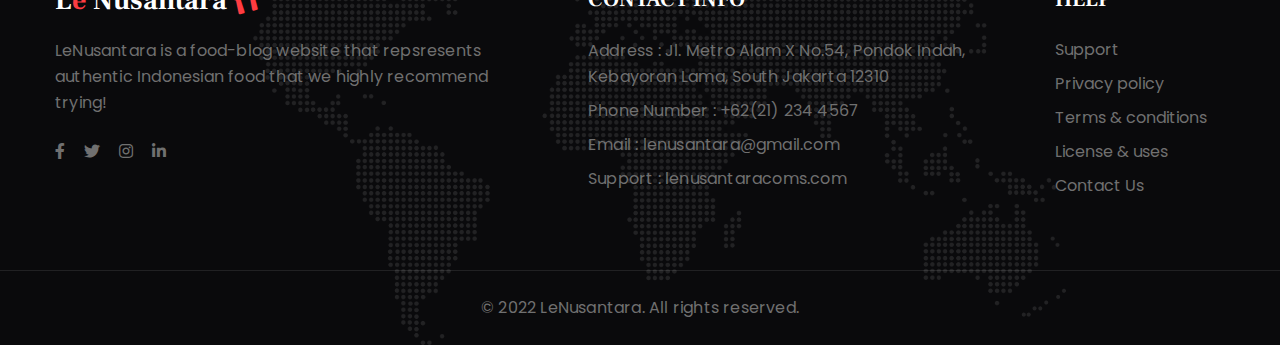
==== commit 104bf8b2: "Add files via upload" ====
--- a/about.html
+++ b/about.html
@@ -244,9 +244,9 @@
             <div class="row align-items-center">
                 <div class="col-lg-6 content-sec-1">
                     <h3 class="title-style mb-3">Story behind this food blog</h3>
-                    <p>Sed ut perspiciatis unde omnis iste natus error sit
-                        doloremque laudantium, totam rem aperiam. Sed ut perspiciatis unde omnis iste natus error sit
-                        accus antium dolor emque lauda ntium.
+                    <p>LeNusantara was created in early 2022. The people that created LeNusantara had the idea to create
+                        a food blog with a purpose to introduce known and unknown Indonesiasn cuisine. With the help
+                        from chef's, this website is born with reliable information.
                     </p>
                     <a class="btn btn-style mt-4" href="blog-single.html">Let's Know More</a>
                 </div>
@@ -260,9 +260,9 @@
                 </div>
                 <div class="col-lg-6 content-sec-1 order-lg-2 order-1">
                     <h3 class="title-style mb-3">Cooking is about passion</h3>
-                    <p>Sed ut perspiciatis unde omnis iste natus error sit
-                        doloremque laudantium, totam rem aperiam. Sed ut perspiciatis unde omnis iste natus error sit
-                        accus antium dolor emque lauda ntium.
+                    <p>Having a passsion to cook is one of the most fun and useful things that you can do.
+                        Cooking without passion is like cooking without spices. Bring the love in your heart
+                        in cooking, the taste will be lovely!
                     </p>
                     <a class="btn btn-style mt-4" href="blog-single.html">Let's Know More</a>
                 </div>
@@ -373,7 +373,7 @@
             <div class="container py-md-5 py-4">
                 <div class="text-center mb-lg-5 mb-4">
                     <h3 class="title-style text-white">
-                        What our Customers say's
+                        What our Visitors say's
                     </h3>
                 </div>
                 <div class="testimonial-row">
@@ -392,12 +392,10 @@
                                     </div>
                                     <div class="col-md-9 pl-lg-5 mt-md-0 mt-4 text-left testi-cont">
                                         <blockquote>
-                                            <q>Lorem ipsum dolor sit amet int consectetur adipisicing elit. Velita
-                                                beatae
-                                                laudantium Quas minima sunt natus tempore, maiores aliquid modi felis
-                                                sequi optio lacinia id ipsum non velit, culpa.
-                                                voluptate rem ullam dolore nisi est quasi, doloribus tempora.
-                                                est elit. Non quae, fugiat ad libero justo sed amet.</q>
+                                            <q>This website is definitely useful for my knowledge of food and also 
+                                                gives me more passion about cookiing, so that I can cook Indonesian
+                                                cuisine without having trouble!
+                                            </q>
                                         </blockquote>
                                     </div>
                                 </div>
@@ -417,12 +415,9 @@
                                     </div>
                                     <div class="col-md-9 pl-lg-5 mt-md-0 mt-4 text-left testi-cont">
                                         <blockquote>
-                                            <q>Lorem ipsum dolor sit amet int consectetur adipisicing elit. Velita
-                                                beatae
-                                                laudantium Quas minima sunt natus tempore, maiores aliquid modi felis
-                                                sequi optio lacinia id ipsum non velit, culpa.
-                                                voluptate rem ullam dolore nisi est quasi, doloribus tempora.
-                                                est elit. Non quae, fugiat ad libero justo sed amet.</q>
+                                            <q>At first, I was having a trouble trying to study the origin and the
+                                                recipes for Indonesian food. Since I found LeNusantara, my passsion
+                                                to cook Indonesian food is trouble free!</q>
                                         </blockquote>
                                     </div>
                                 </div>
@@ -442,12 +437,10 @@
                                     </div>
                                     <div class="col-md-9 pl-lg-5 mt-md-0 mt-4 text-left testi-cont">
                                         <blockquote>
-                                            <q>Lorem ipsum dolor sit amet int consectetur adipisicing elit. Velita
-                                                beatae
-                                                laudantium Quas minima sunt natus tempore, maiores aliquid modi felis
-                                                sequi optio lacinia id ipsum non velit, culpa.
-                                                voluptate rem ullam dolore nisi est quasi, doloribus tempora.
-                                                est elit. Non quae, fugiat ad libero justo sed amet.</q>
+                                            <q>I'm a food reviewer that is currently studying about special cuisines
+                                                that comes from Indonesia. Never thought that this website can help
+                                                me find information of the origin of Indonesian foods. Qudos, LeNusantara!
+                                            </q>
                                         </blockquote>
                                     </div>
                                 </div>
@@ -466,9 +459,7 @@
             <div class="bottom-info">
                 <div class="header-section text-center">
                     <h3 class="title-style">Discover the most delicious recipes.</h3>
-                    <p class="mt-3 pr-lg-5">Lorem ipsum dolor sit amet elit. Velit beatae
-                        rem ullam dolore nisi esse quasi, sit amet. Lorem ipsum dolor sit
-                        amet elit.</p>
+                    <p class="mt-3 pr-lg-5">Subscribe for more delicious recipes!</p>
                 </div>
                 <form action="#" class="subscribe mt-5" method="post">
                     <div class="input-group-text"><i class="fas fa-paper-plane"></i></div>
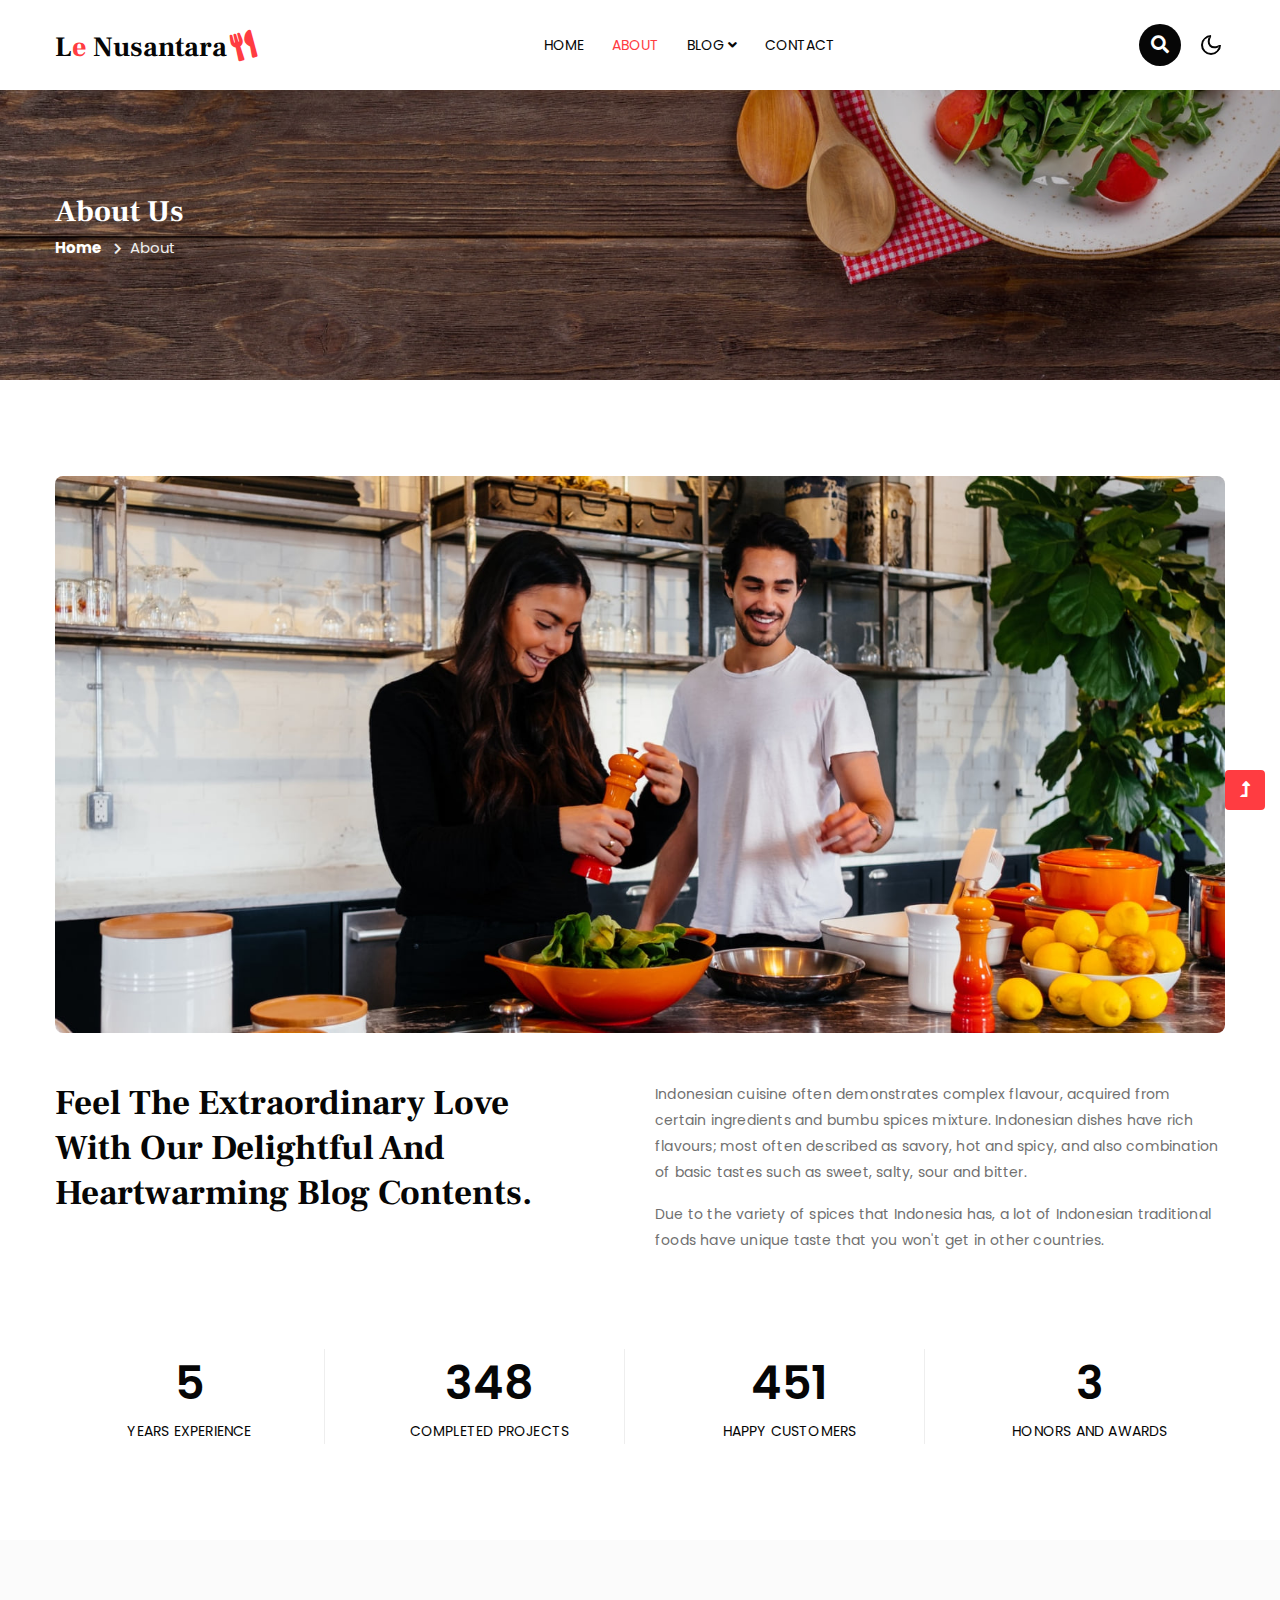
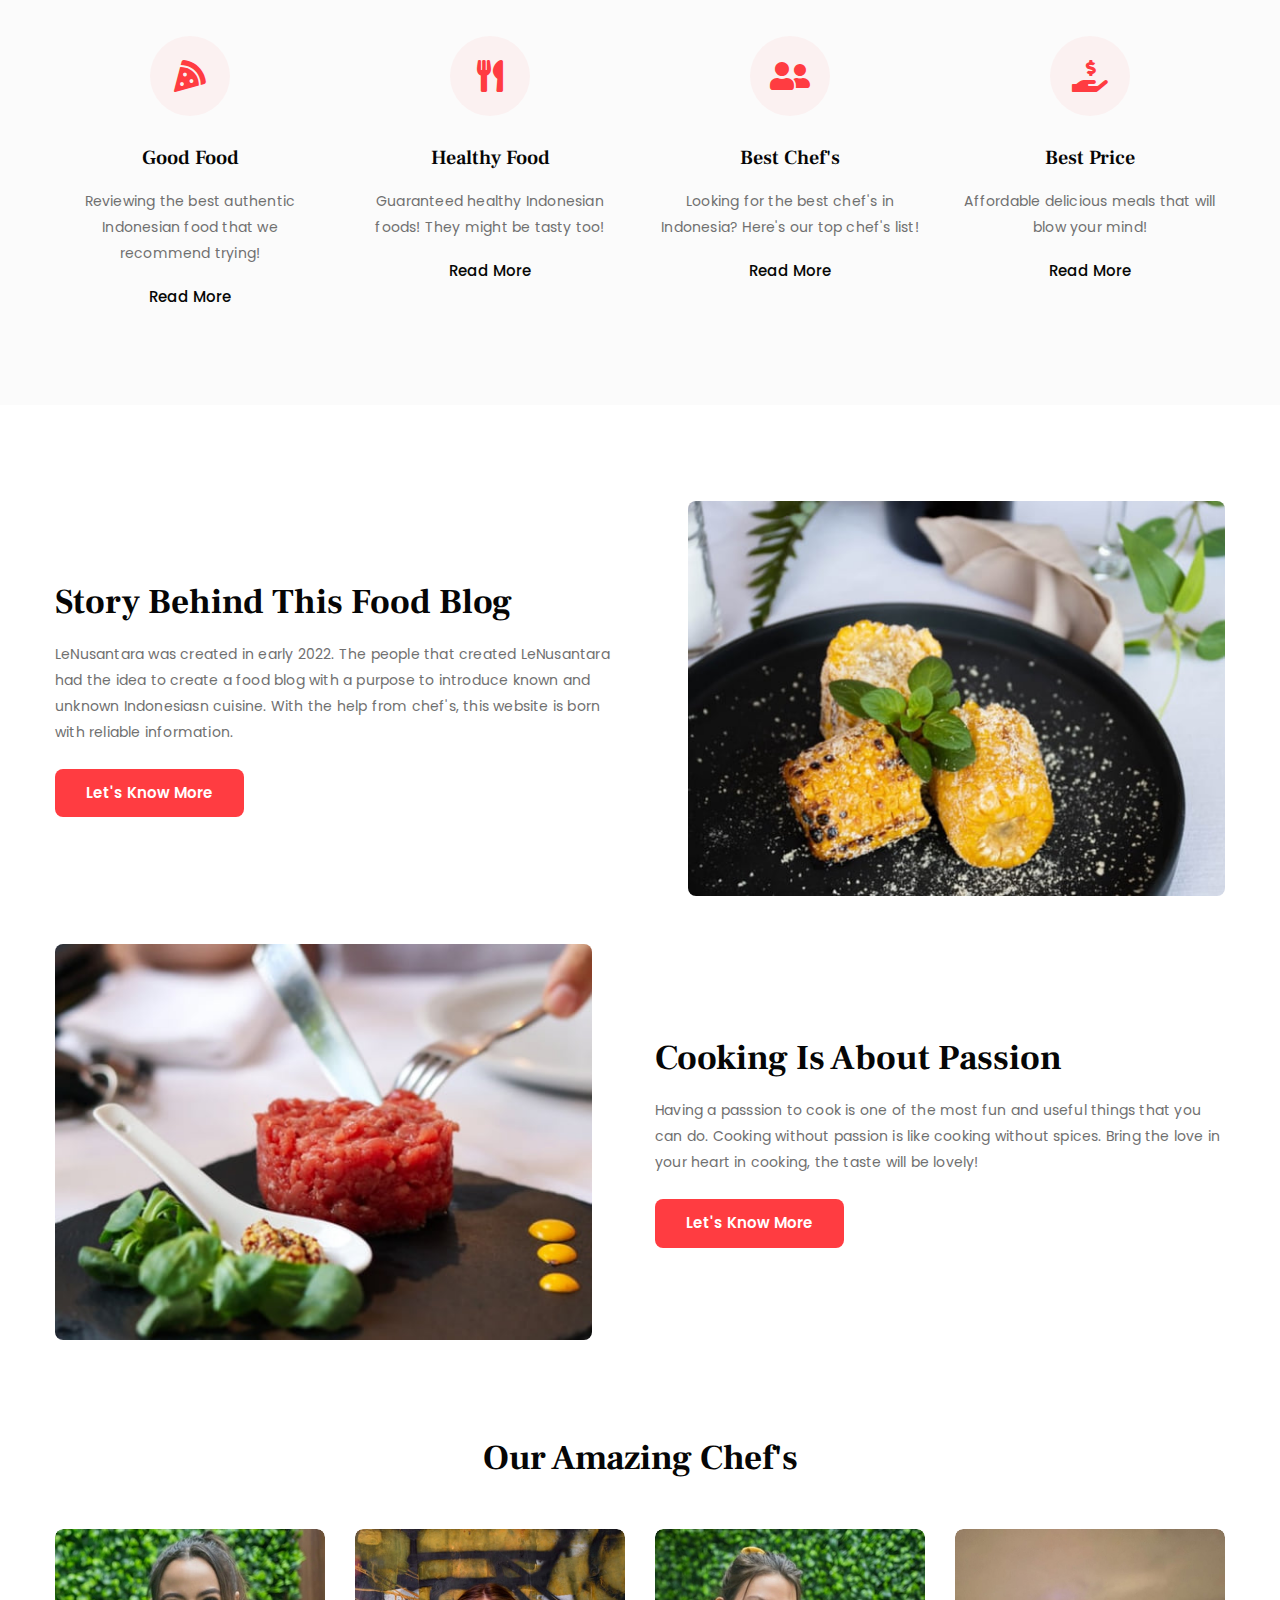
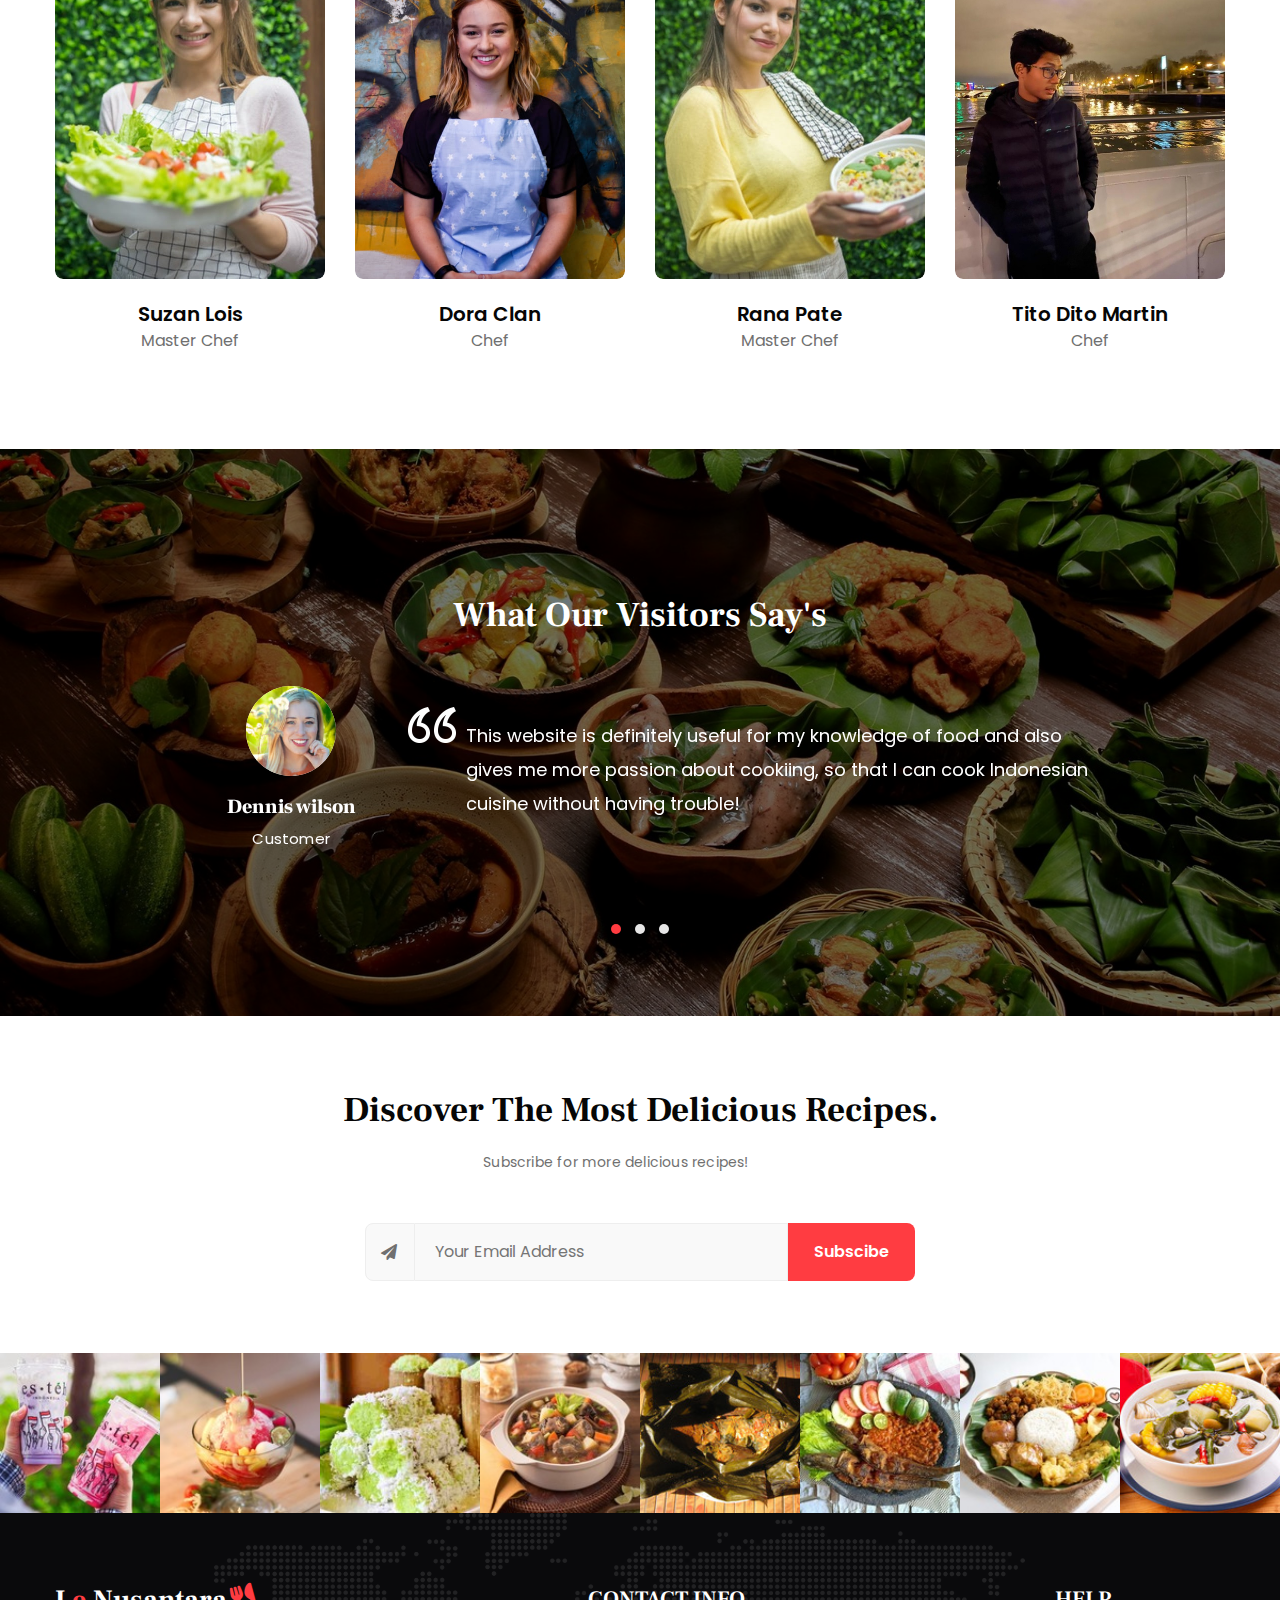
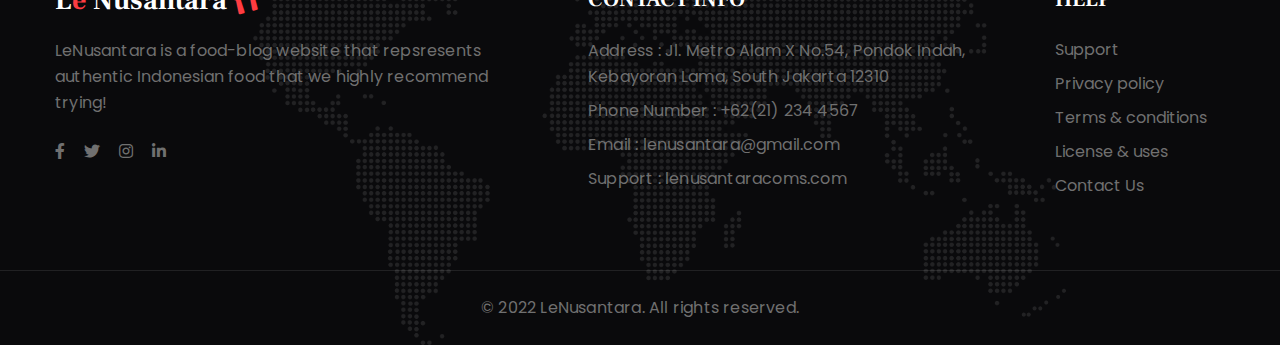
==== commit 3ef83c64: "Add files via upload" ====
--- a/about.html
+++ b/about.html
@@ -28,10 +28,6 @@
                         L<span>e</span> Nusantara<i class="fas fa-utensils"></i>
                     </a>
                 </h1>
-                <!-- if logo is image enable this   
-    <a class="navbar-brand" href="#index.html">
-        <img src="image-path" alt="Your logo" title="Your logo" style="height:35px;" />
-    </a> -->
                 <button class="navbar-toggler  collapsed bg-gradient" type="button" data-toggle="collapse"
                     data-target="#navbarTogglerDemo02" aria-controls="navbarTogglerDemo02" aria-expanded="false"
                     aria-label="Toggle navigation">
@@ -54,26 +50,8 @@
                                 Blog <span class="fas fa-angle-down ml-lg-1"></span>
                             </a>
                             <div class="dropdown-menu dropdown-menu-2" aria-labelledby="navbarDropdown">
-                                <a class="dropdown-item" href="blog.html">Grid classic with right sidebar</a>
-                                <a class="dropdown-item" href="blog2.html">Grid classic with left sidebar</a>
-                                <a class="dropdown-item" href="blog3.html">Standard list with right sidebar</a>
-                                <a class="dropdown-item" href="blog4.html">Standard list with left sidebar</a>
-                                <a class="dropdown-item" href="blog5.html">Grid classic</a>
-                                <a class="dropdown-item" href="blog-single.html">Standard post with right sidebar</a>
-                                <a class="dropdown-item" href="blog-single2.html">Standard post with left sidebar</a>
-                                <a class="dropdown-item" href="blog-single3.html">Standard post</a>
-                            </div>
-                        </li>
-                        <li class="nav-item">
-                            <a class="nav-link dropdown-toggle d-lg-flex align-items-center" href="#"
-                                id="navbarDropdown" role="button" data-toggle="dropdown" aria-haspopup="true"
-                                aria-expanded="false">
-                                Pages <span class="fas fa-angle-down ml-lg-1"></span>
-                            </a>
-                            <div class="dropdown-menu" aria-labelledby="navbarDropdown">
-                                <a class="dropdown-item" href="menu.html">Menu</a>
-                                <a class="dropdown-item" href="error.html">404 Page</a>
-                                <a class="dropdown-item" href="shortcodes.html">Shortcodes</a>
+                                <a class="dropdown-item" href="blog4.html">List</a>
+                                <a class="dropdown-item" href="blog-single.html">Tips</a>
                             </div>
                         </li>
                         <li class="nav-item">
